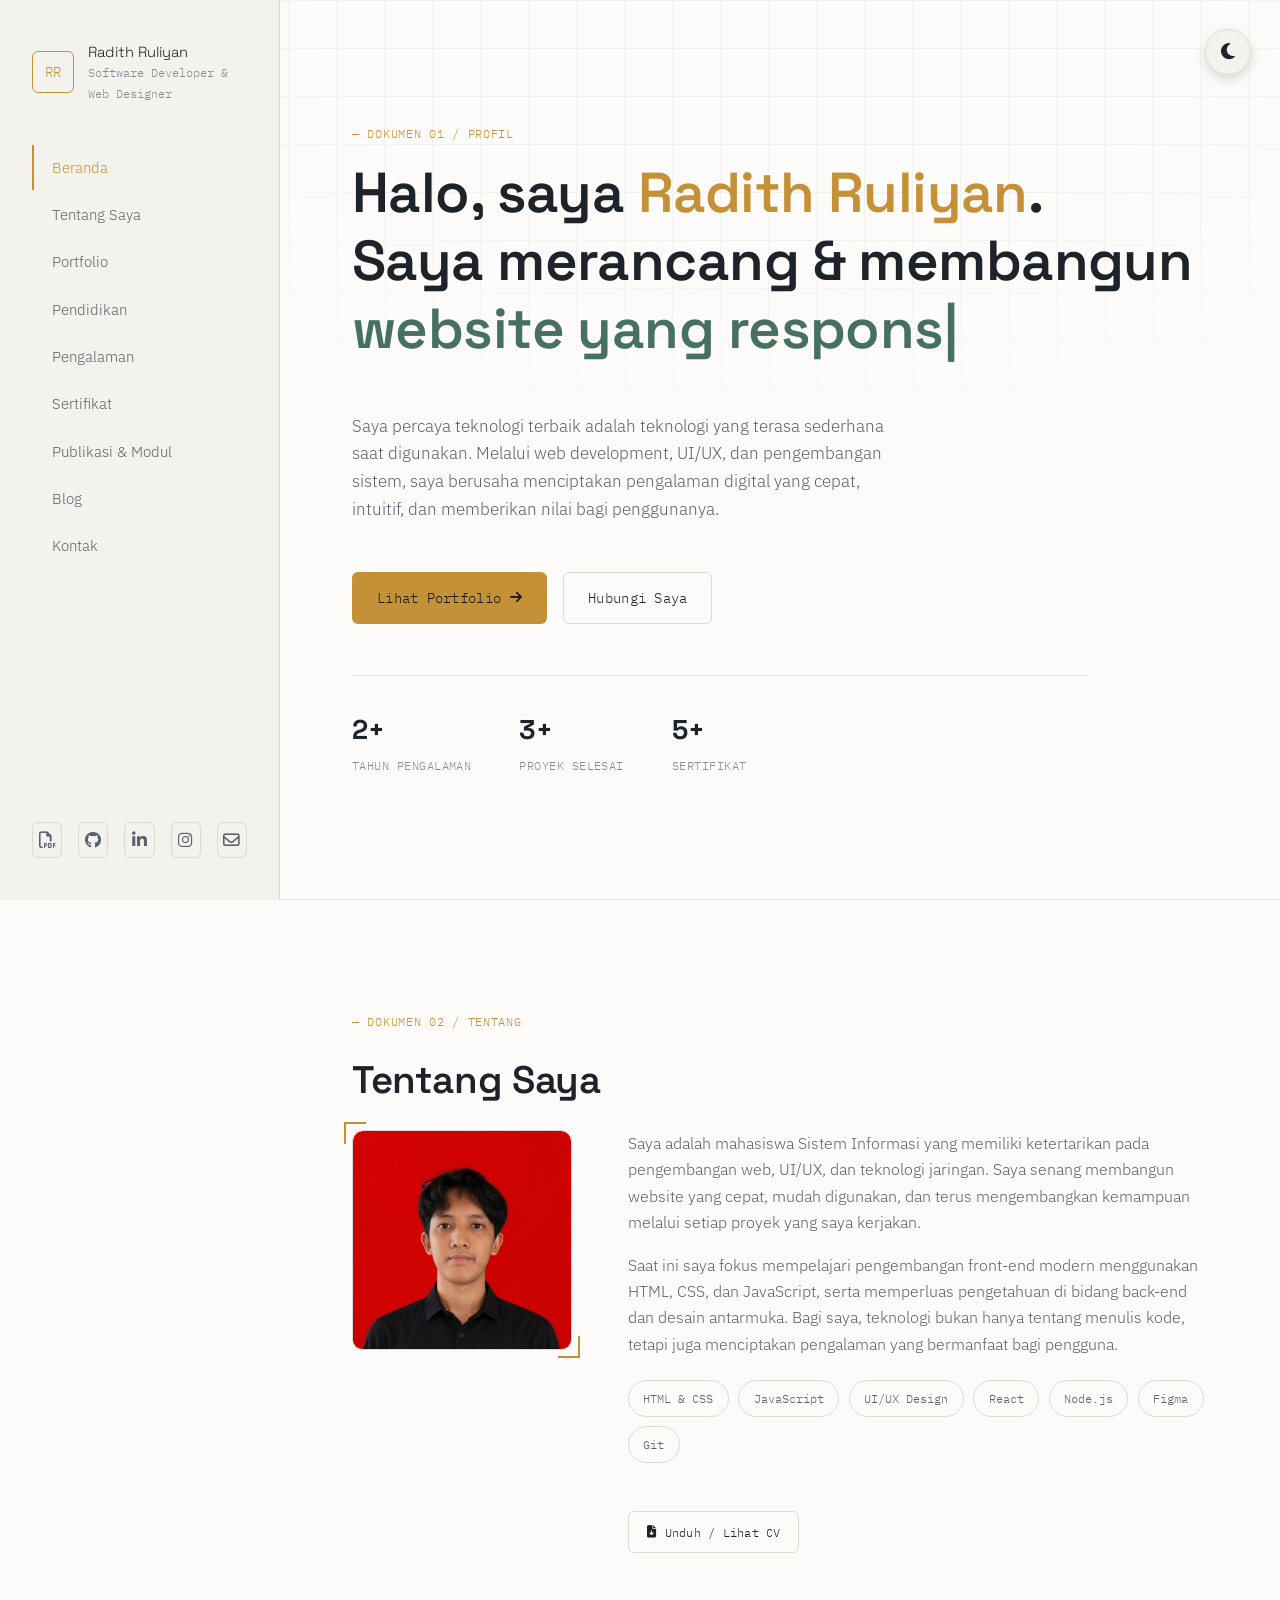
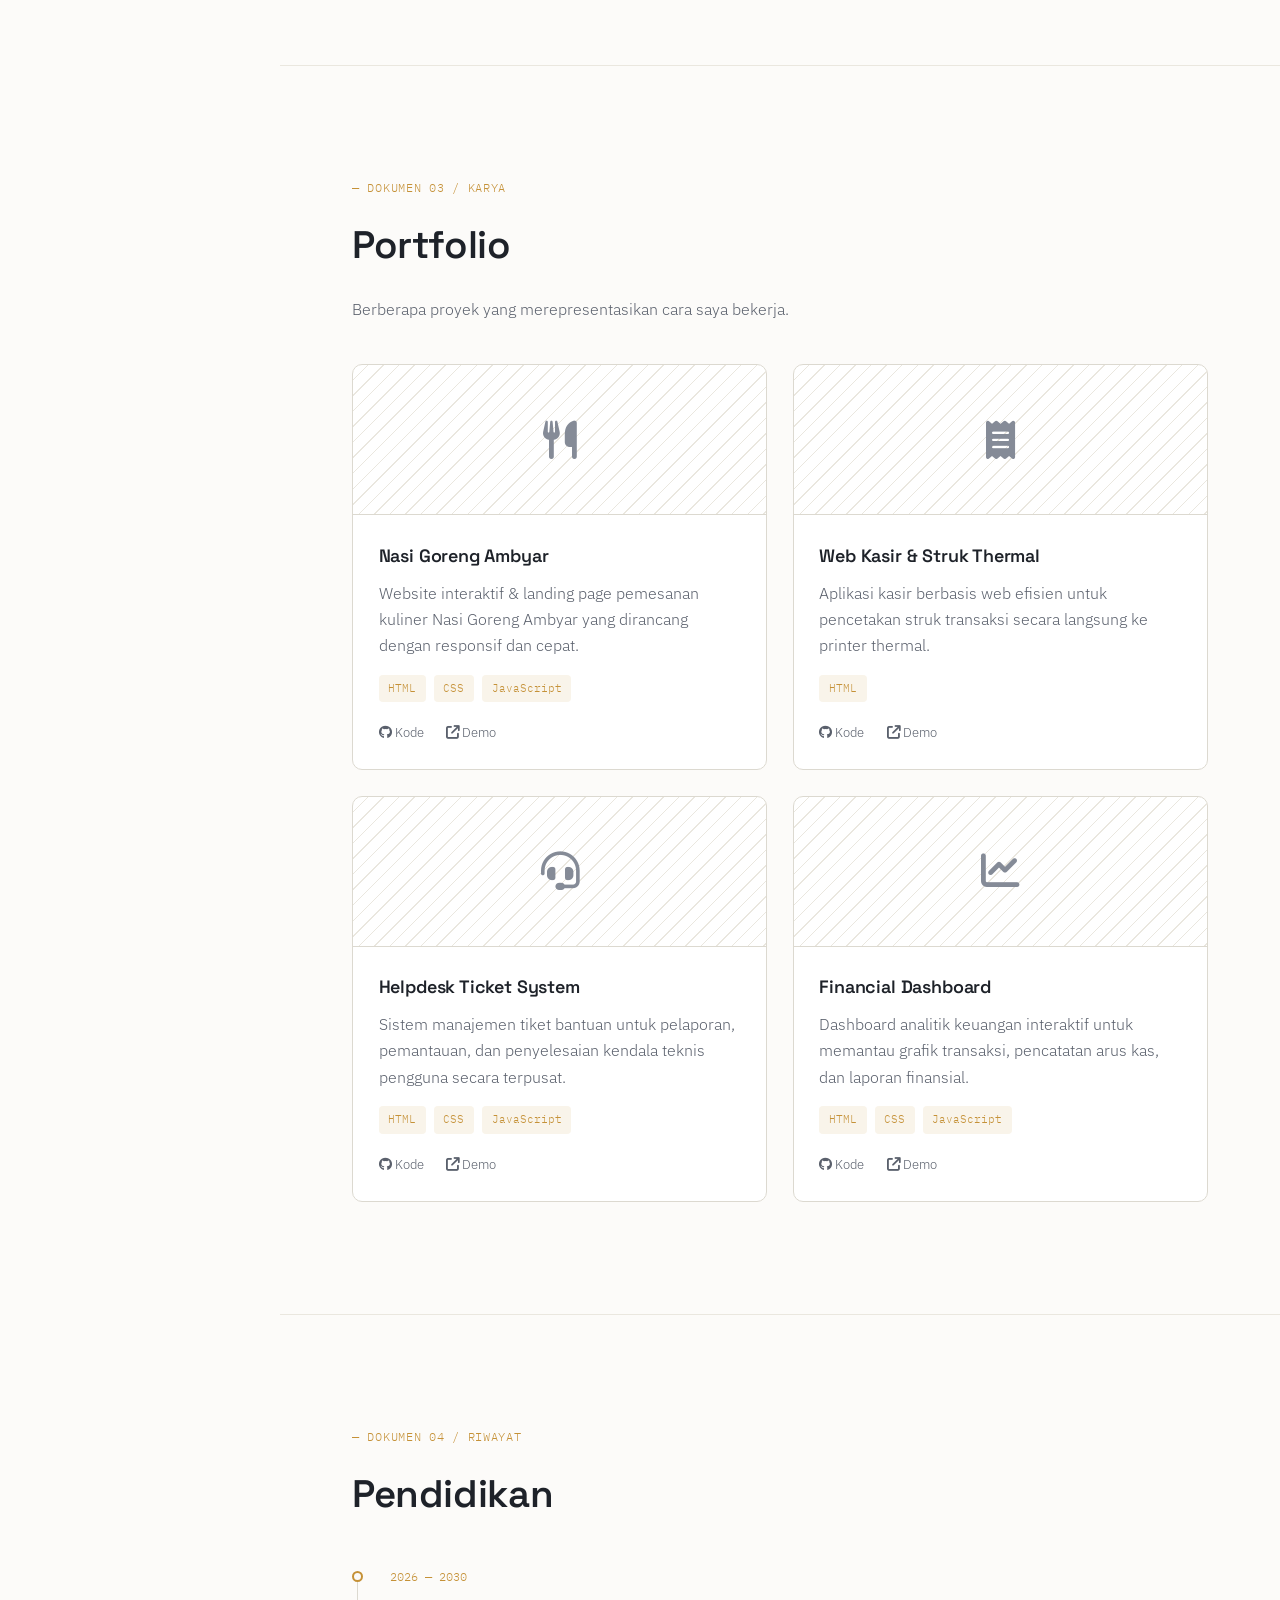
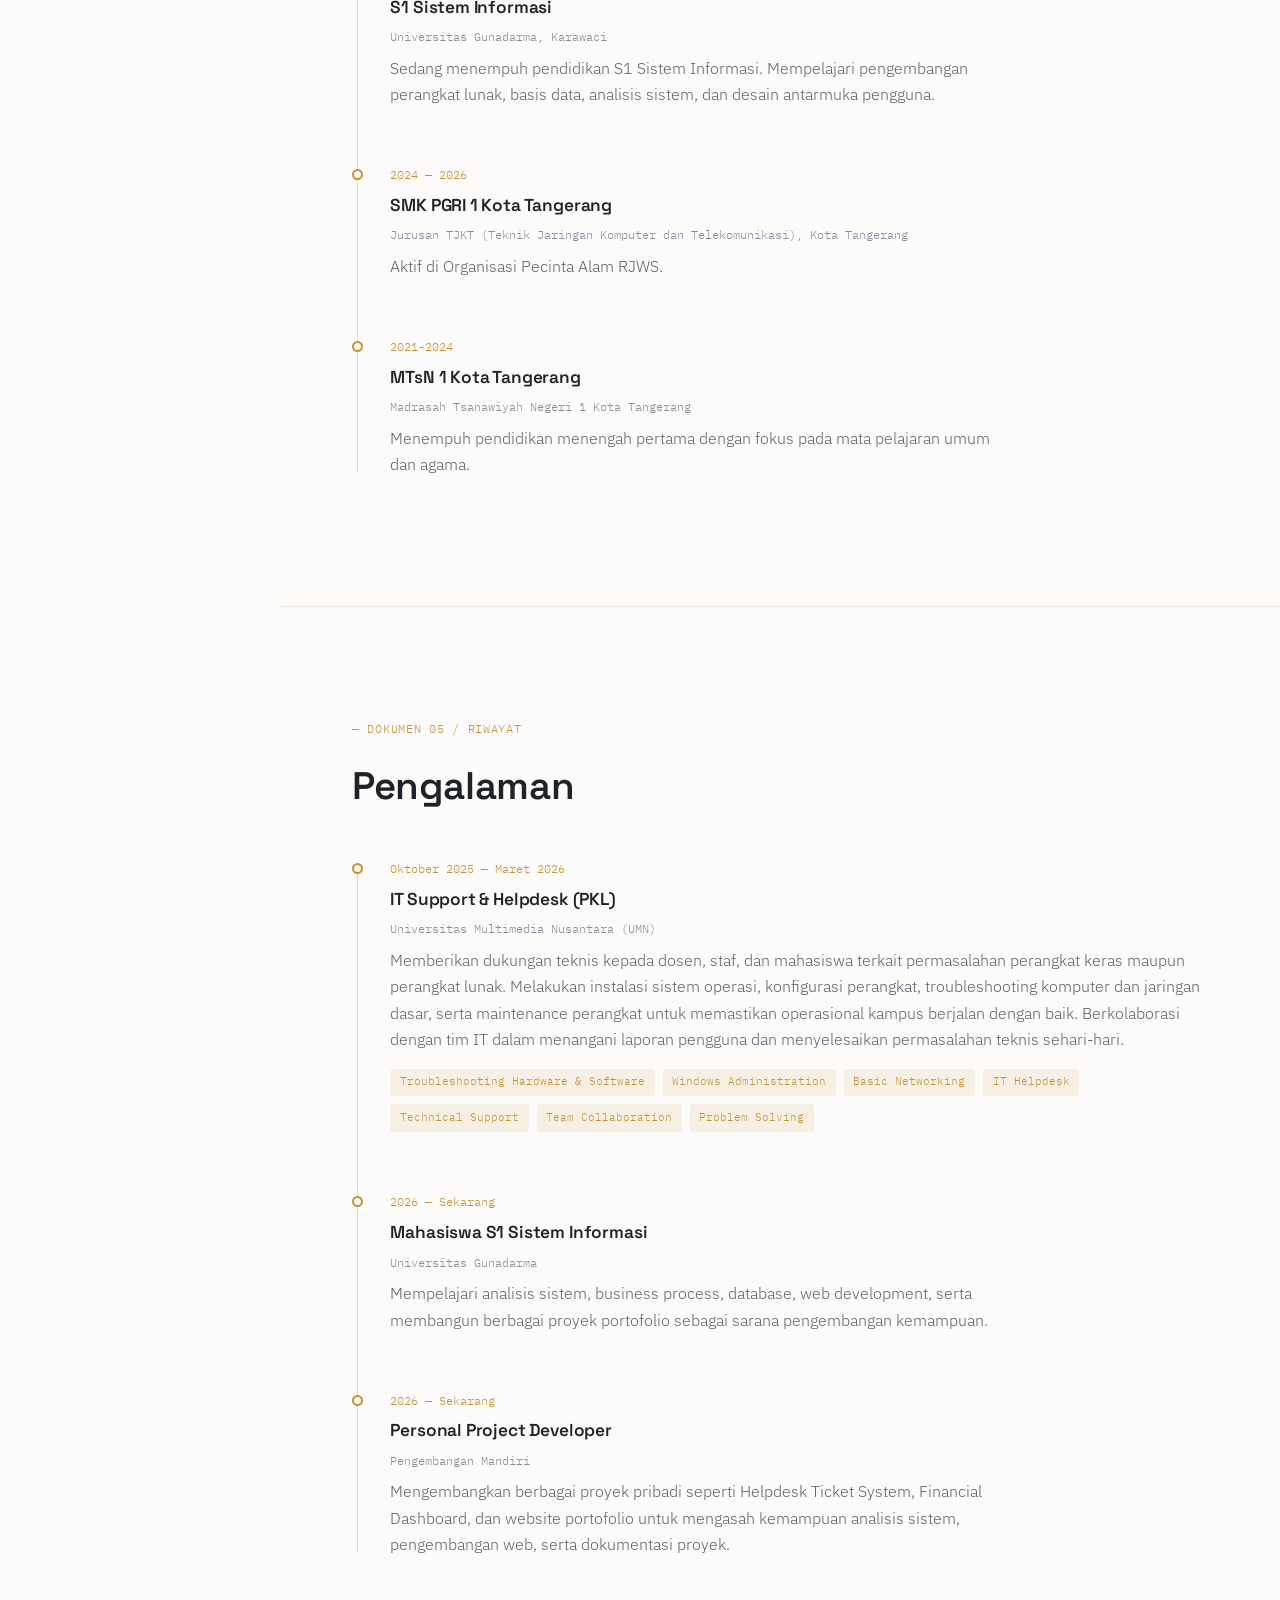
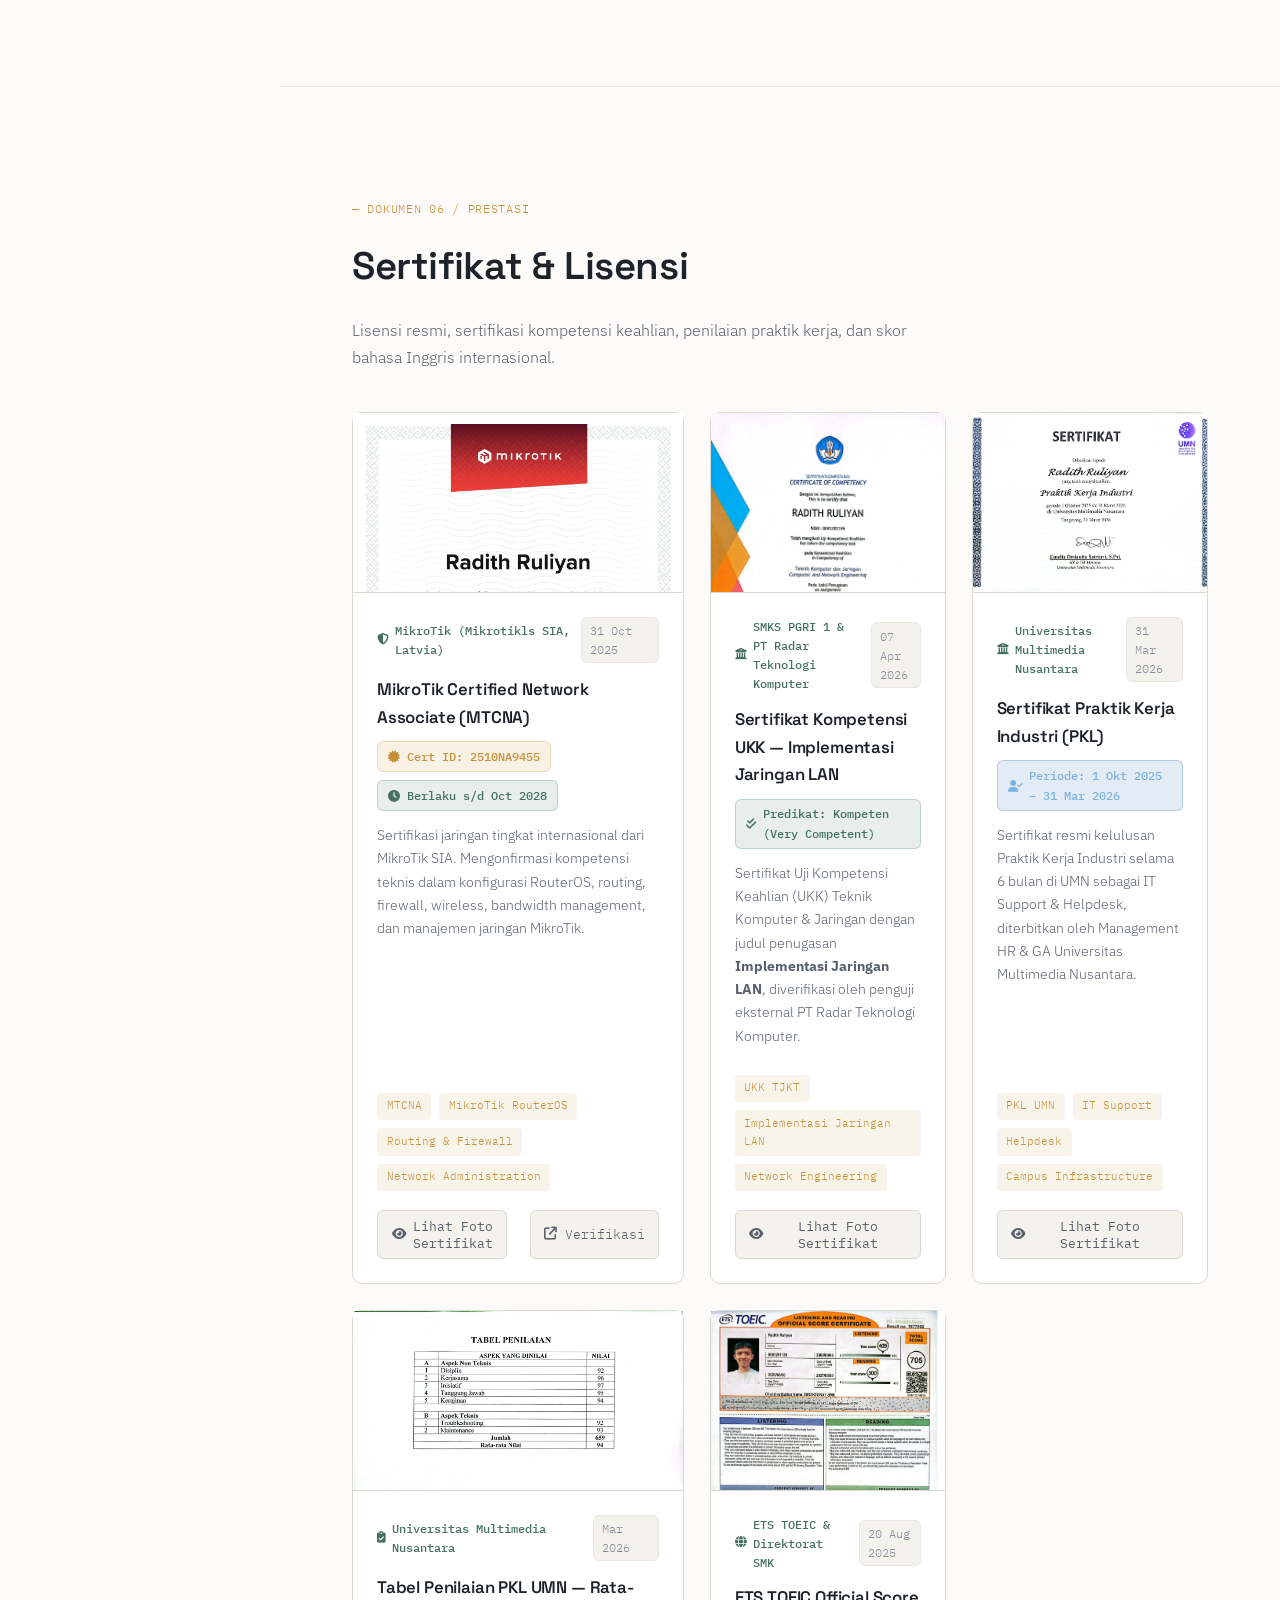
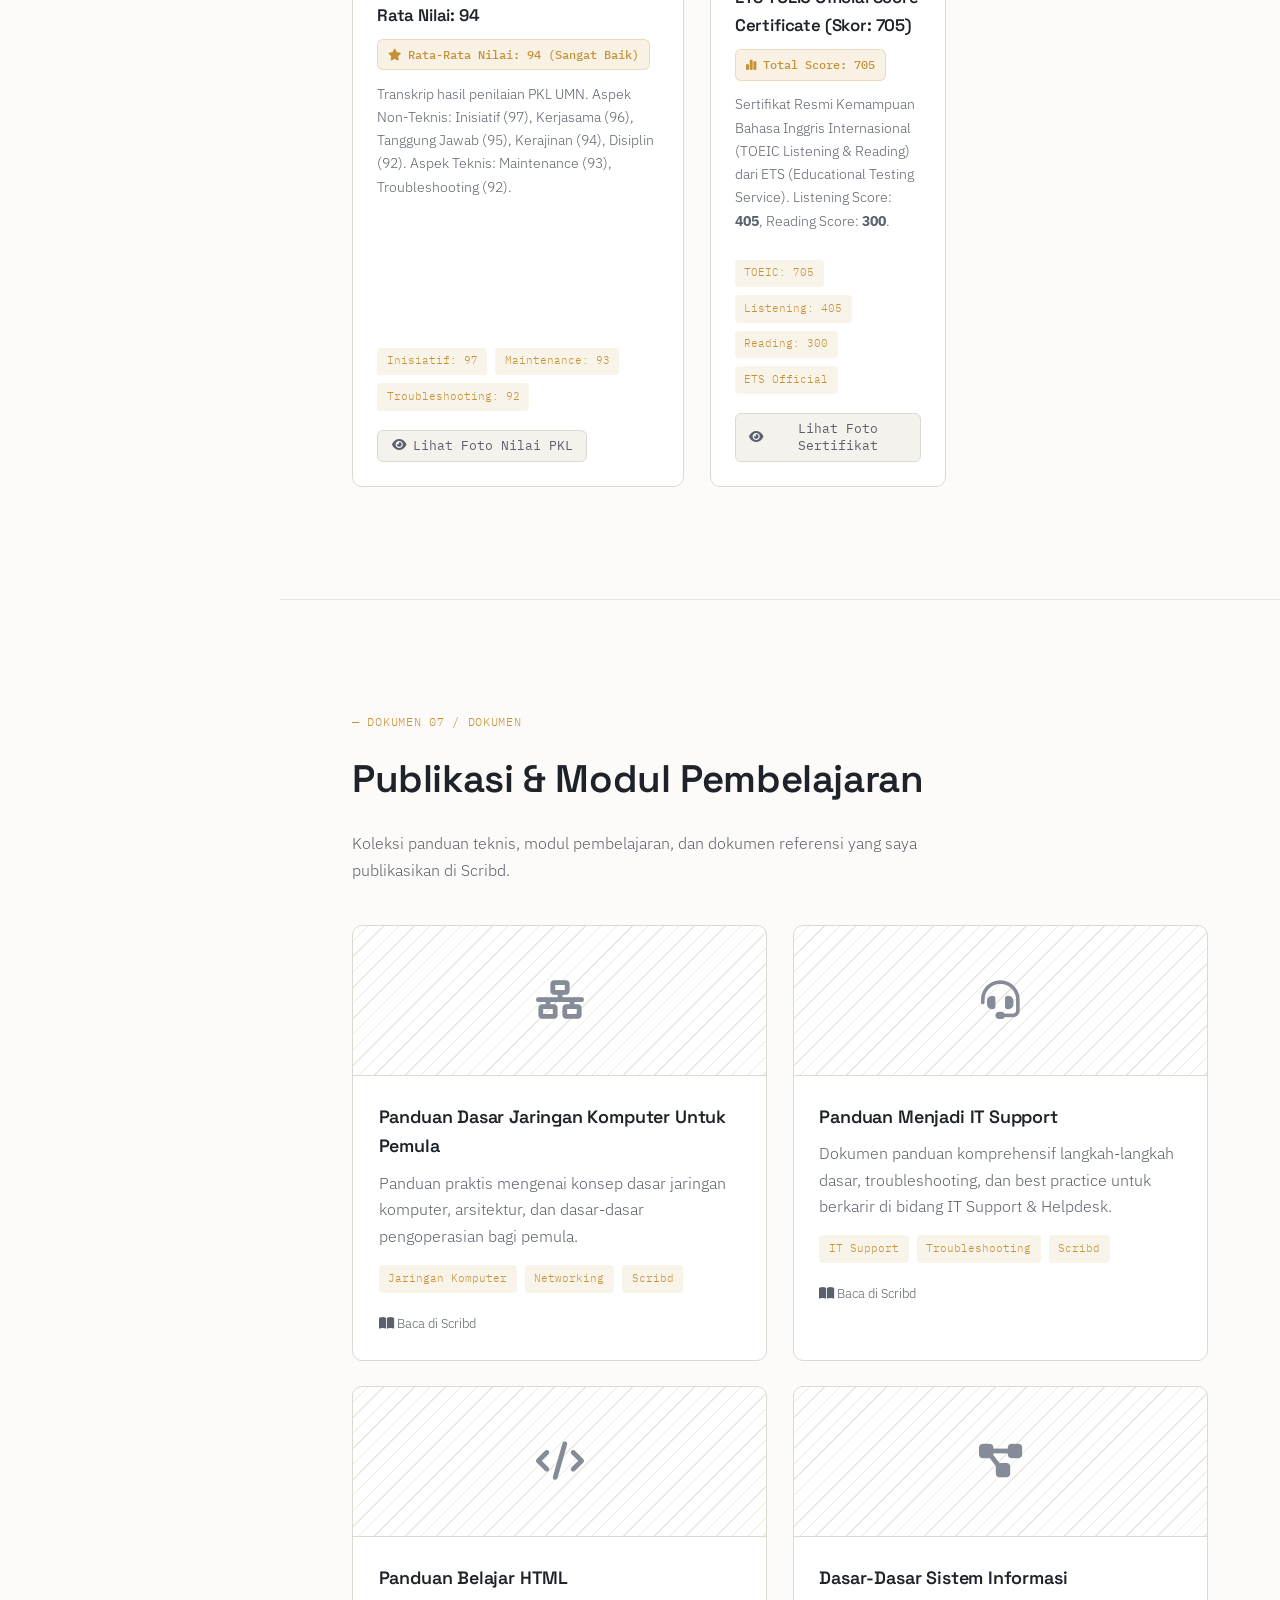
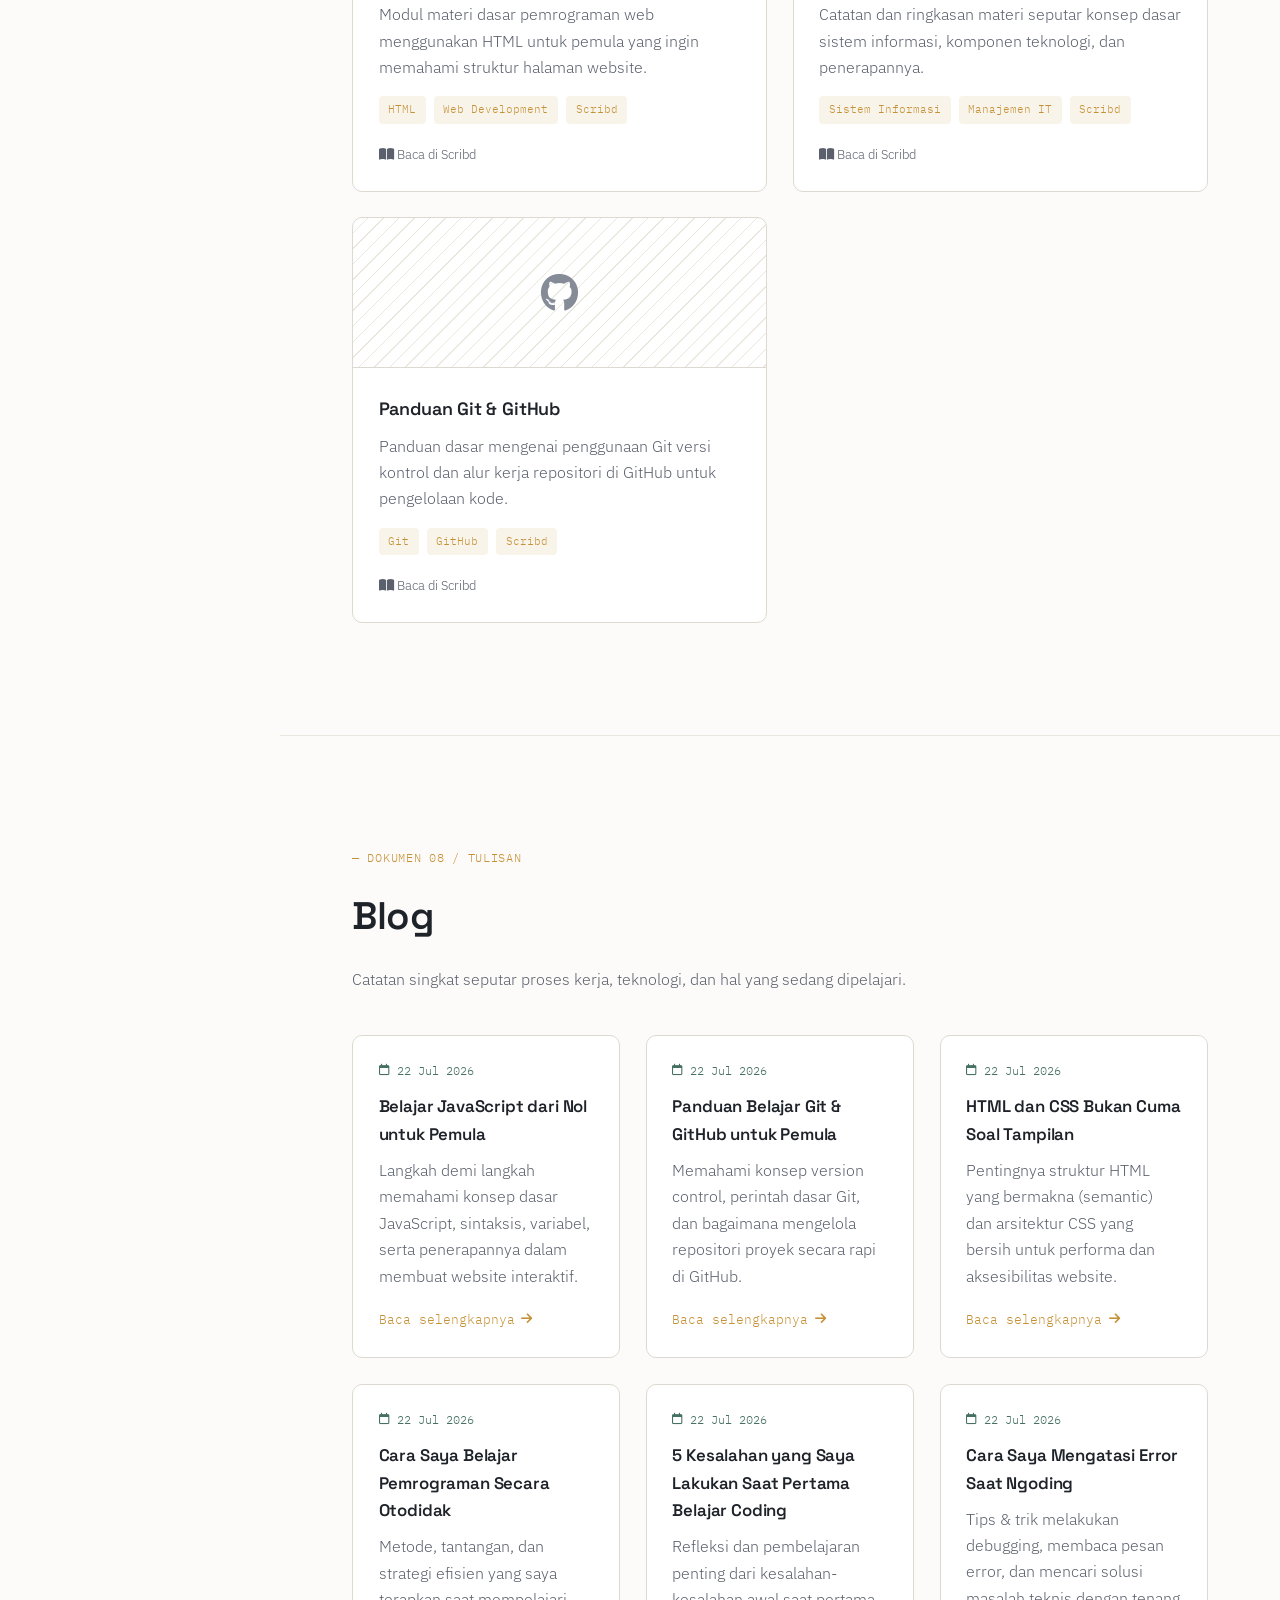
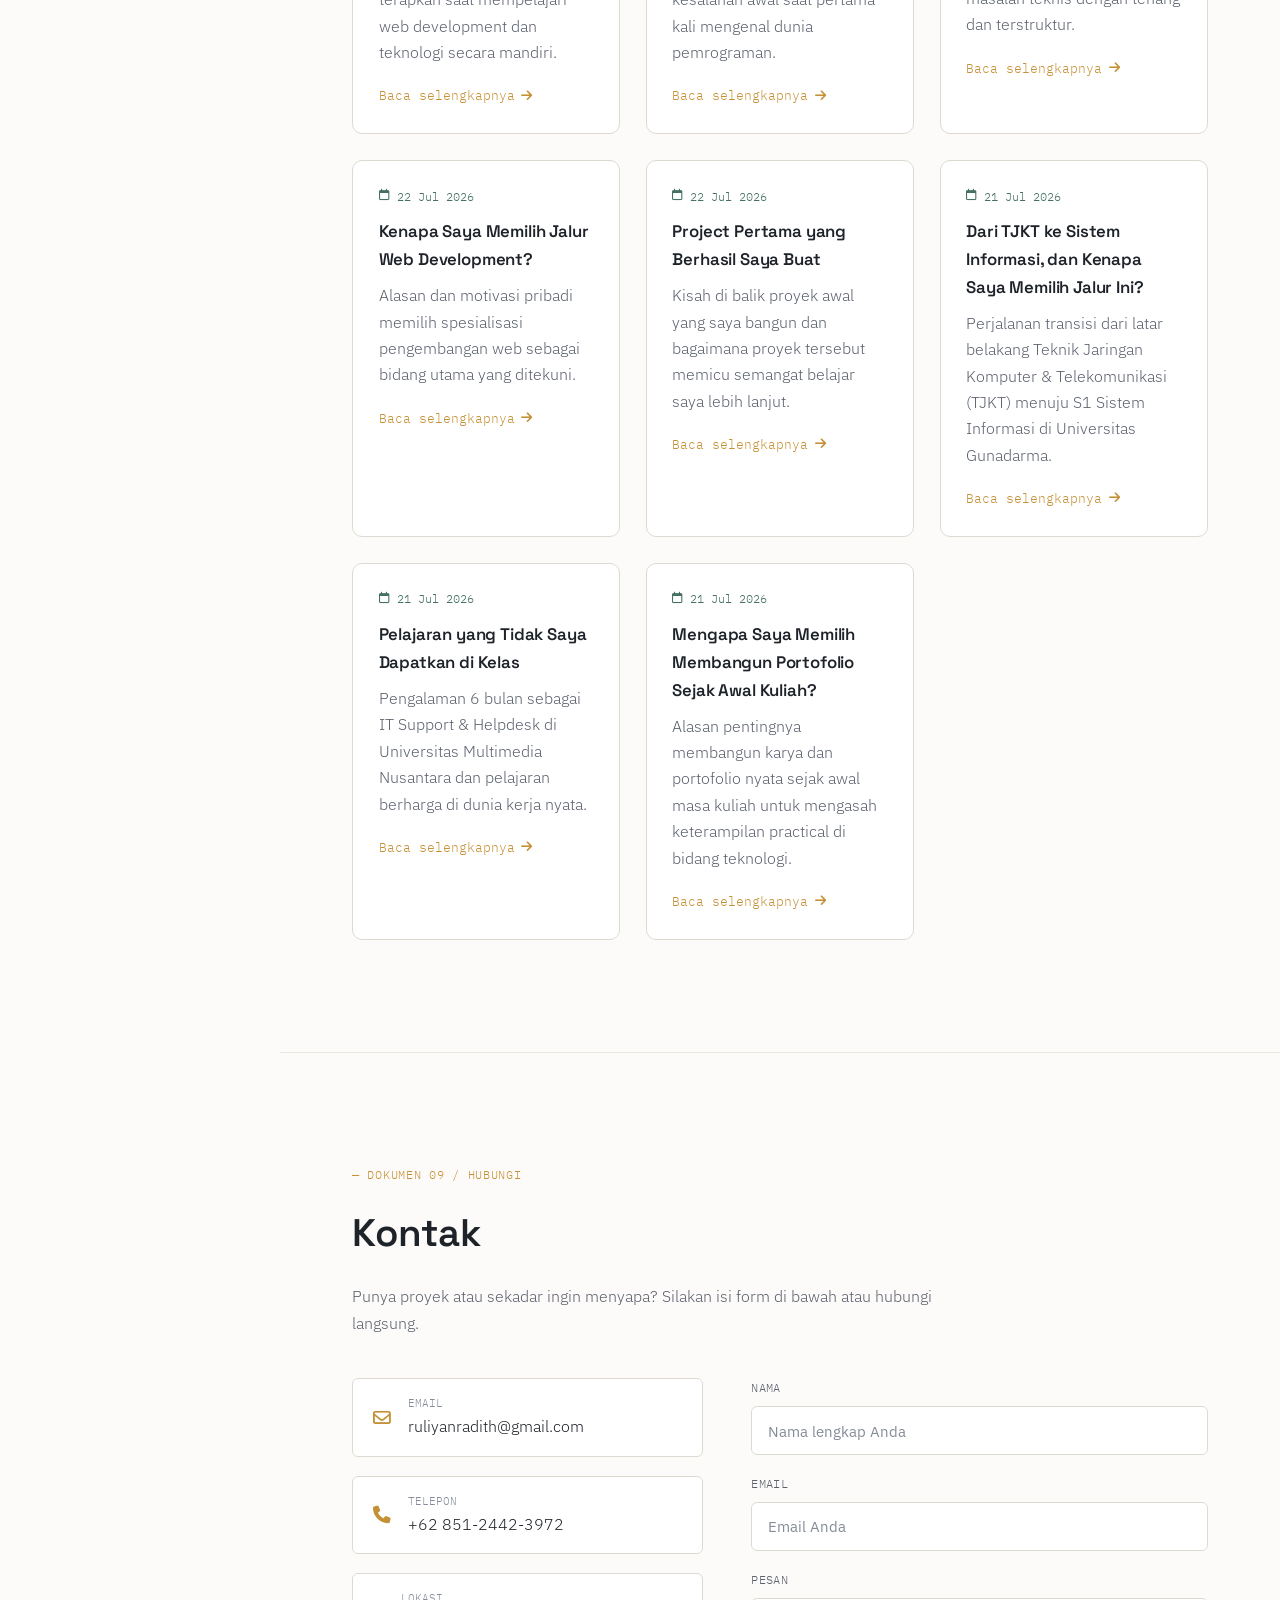
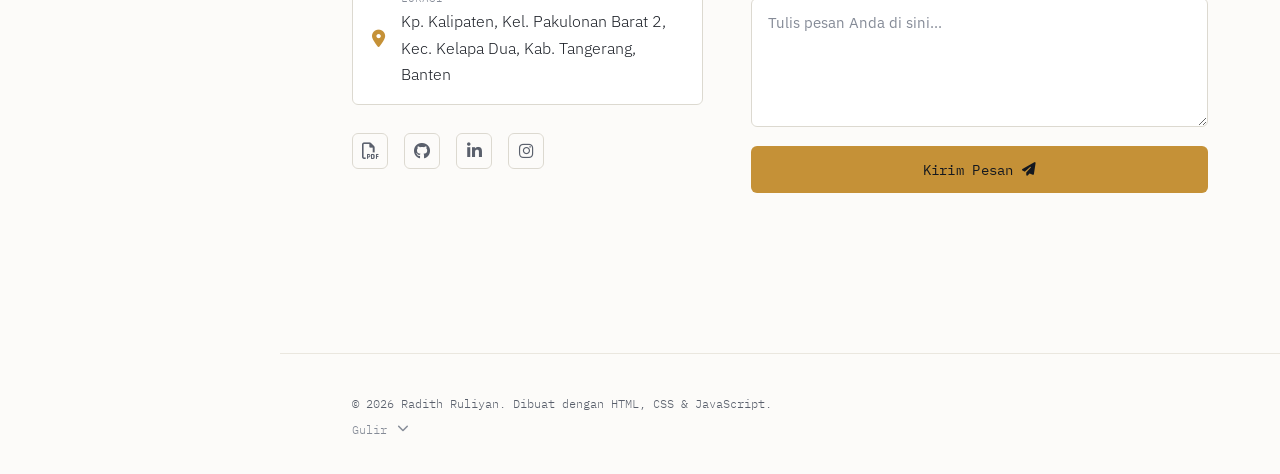
==== index.html @ 6b0c6e52 "Add files via upload" ====
<!DOCTYPE html>
<html lang="id">
<head>
<meta charset="UTF-8" />
<meta name="viewport" content="width=device-width, initial-scale=1.0" />
<title>Radith Ruliyan — Portofolio Pribadi</title>
<meta name="description" content="Portofolio pribadi — desainer & pengembang. Lihat karya, pengalaman, dan hubungi saya." />

<!-- Google Fonts -->
<link rel="preconnect" href="https://fonts.googleapis.com">
<link rel="preconnect" href="https://fonts.gstatic.com" crossorigin>
<link href="https://fonts.googleapis.com/css2?family=Space+Grotesk:wght@400;500;600;700&family=IBM+Plex+Sans:wght@300;400;500;600&family=IBM+Plex+Mono:wght@400;500&display=swap" rel="stylesheet">

<!-- Font Awesome -->
<link rel="stylesheet" href="https://cdnjs.cloudflare.com/ajax/libs/font-awesome/6.5.1/css/all.min.css" integrity="sha512-DTOQO9RWCH3ppGqcWaEA1BIZOC6xxalwEsw9c2QQeAIftl+Vegovlnee1c9QX4TctnWMn13TZye+giMm8e2LwA==" crossorigin="anonymous" referrerpolicy="no-referrer" />

<link rel="stylesheet" href="style.css">
</head>
<body>

<!-- Blueprint grid background -->
<div class="grid-backdrop" aria-hidden="true"></div>

<!-- ===== THEME TOGGLE ===== -->
<button class="theme-toggle" id="themeToggle" aria-label="Ubah tema" aria-live="polite">
  <i class="fa-solid fa-moon"></i>
</button>

<!-- ===== NAV TOGGLE (mobile) ===== -->
<button class="nav-toggle" id="navToggle" aria-label="Buka menu navigasi" aria-expanded="false">
  <span></span><span></span><span></span>
</button>

<!-- ===== SIDEBAR NAV ===== -->
<header class="sidenav" id="sidenav">
  <div class="sidenav__brand">
    <span class="brand-mark">RR</span>
    <span class="brand-name">Radith Ruliyan<br><em>Software Developer &amp; Web Designer</em></span>
  </div>

  <nav class="sidenav__links" aria-label="Navigasi utama">
    <a href="#beranda" class="nav-link active" data-label="Profil">Beranda</a>
    <a href="#tentang" class="nav-link" data-label="Profil">Tentang Saya</a>
    <a href="#portfolio" class="nav-link" data-label="Karya">Portfolio</a>
    <a href="#pendidikan" class="nav-link" data-label="Riwayat">Pendidikan</a>
    <a href="#pengalaman" class="nav-link" data-label="Riwayat">Pengalaman</a>
    <a href="#sertifikat" class="nav-link" data-label="Prestasi">Sertifikat</a>
    <a href="#publikasi" class="nav-link" data-label="Dokumen">Publikasi &amp; Modul</a>
    <a href="#blog" class="nav-link" data-label="Tulisan">Blog</a>
    <a href="#kontak" class="nav-link" data-label="Hubungi">Kontak</a>
  </nav>

  <div class="sidenav__social">
    <a href="https://www.scribd.com/user/716228745/Radith-Ruliyan" target="_blank" rel="noopener noreferrer" aria-label="Scribd"><i class="fa-regular fa-file-pdf"></i></a>
    <a href="https://github.com/Radith-Ruliyan" target="_blank" rel="noopener noreferrer" aria-label="GitHub"><i class="fa-brands fa-github"></i></a>
    <a href="https://www.linkedin.com/in/radith-ruliyan-869730422/" target="_blank" rel="noopener noreferrer" aria-label="LinkedIn"><i class="fa-brands fa-linkedin-in"></i></a>
    <a href="https://www.instagram.com/raditheo.archive/" target="_blank" rel="noopener noreferrer" aria-label="Instagram"><i class="fa-brands fa-instagram"></i></a>
    <a href="mailto:ruliyanradith@gmail.com" aria-label="Email"><i class="fa-regular fa-envelope"></i></a>
  </div>
</header>

<div class="nav-scrim" id="navScrim"></div>

<!-- ===== MAIN ===== -->
<main>

  <!-- BERANDA -->
  <section id="beranda" class="section hero">
    <p class="eyebrow">— Dokumen 01 / Profil</p>
    <h1 class="hero__title">
      Halo, saya <span class="accent">Radith Ruliyan</span>.<br>
      Saya merancang &amp; membangun<br>
      <span class="typewriter" id="typewriter"></span><span class="caret">|</span>
    </h1>
    <p class="hero__desc">
       Saya percaya teknologi terbaik adalah teknologi yang terasa sederhana saat digunakan.

       Melalui web development, UI/UX, dan pengembangan sistem, saya berusaha menciptakan pengalaman digital yang cepat, intuitif, dan memberikan nilai bagi penggunanya.
    </p>
    <div class="hero__cta">
      <a href="#portfolio" class="btn btn--primary">Lihat Portfolio <i class="fa-solid fa-arrow-right"></i></a>
      <a href="#kontak" class="btn btn--ghost">Hubungi Saya</a>
    </div>

    <div class="hero__stats" aria-hidden="true">
      <div class="stat"><span class="stat__num">2+</span><span class="stat__label">Tahun Pengalaman</span></div>
      <div class="stat"><span class="stat__num">3+</span><span class="stat__label">Proyek Selesai</span></div>
      <div class="stat"><span class="stat__num">5+</span><span class="stat__label">Sertifikat</span></div>
    </div>

    <a href="#tentang" class="scroll-cue" aria-label="Gulir ke bawah">
      <span>Gulir</span>
      <i class="fa-solid fa-chevron-down"></i>
    </a>
  </section>

  <!-- TENTANG SAYA -->
  <section id="tentang" class="section fade-in">
    <p class="eyebrow">— Dokumen 02 / Tentang</p>
    <h2 class="section__title">Tentang Saya</h2>

    <div class="about">
      <div class="about__portrait">
        <div class="portrait-frame">
          <img src="assets/foto-profil.jpg" alt="Foto Radith Ruliyan" class="portrait-img">
        </div>
        <div class="portrait-corner tl"></div>
        <div class="portrait-corner br"></div>
      </div>

      <div class="about__content">
        <p>
          Saya adalah mahasiswa Sistem Informasi yang memiliki ketertarikan pada pengembangan web, UI/UX, dan teknologi jaringan. Saya senang membangun website yang cepat, mudah digunakan, dan terus mengembangkan kemampuan melalui setiap proyek yang saya kerjakan.
        </p>
        <p>
          Saat ini saya fokus mempelajari pengembangan front-end modern menggunakan HTML, CSS, dan JavaScript, serta memperluas pengetahuan di bidang back-end dan desain antarmuka. Bagi saya, teknologi bukan hanya tentang menulis kode, tetapi juga menciptakan pengalaman yang bermanfaat bagi pengguna.
        </p>

        <div class="skills">
          <span class="chip">HTML &amp; CSS</span>
          <span class="chip">JavaScript</span>
          <span class="chip">UI/UX Design</span>
          <span class="chip">React</span>
          <span class="chip">Node.js</span>
          <span class="chip">Figma</span>
          <span class="chip">Git</span>
        </div>

        <a href="assets/CV_Radith_Ruliyan.html" target="_blank" class="btn btn--ghost btn--sm"><i class="fa-solid fa-file-arrow-down"></i> Unduh / Lihat CV</a>
      </div>
    </div>
  </section>

  <!-- PORTFOLIO -->
  <section id="portfolio" class="section fade-in">
    <p class="eyebrow">— Dokumen 03 / Karya</p>
    <h2 class="section__title">Portfolio</h2>
    <p class="section__lead">Berberapa proyek yang merepresentasikan cara saya bekerja.</p>

    <div class="grid grid--portfolio">

      <article class="card card--project">
        <div class="card__media"><i class="fa-solid fa-utensils"></i></div>
        <div class="card__body">
          <h3>Nasi Goreng Ambyar</h3>
          <p>Website interaktif &amp; landing page pemesanan kuliner Nasi Goreng Ambyar yang dirancang dengan responsif dan cepat.</p>
          <div class="tags">
            <span class="tag">HTML</span><span class="tag">CSS</span><span class="tag">JavaScript</span>
          </div>
          <div class="card__links">
            <a href="https://github.com/Radith-Ruliyan/nasi-goreng-ambyar" target="_blank" rel="noopener noreferrer"><i class="fa-brands fa-github"></i> Kode</a>
            <a href="https://radith-ruliyan.github.io/nasi-goreng-ambyar/" target="_blank" rel="noopener noreferrer"><i class="fa-solid fa-arrow-up-right-from-square"></i> Demo</a>
          </div>
        </div>
      </article>

      <article class="card card--project">
        <div class="card__media"><i class="fa-solid fa-receipt"></i></div>
        <div class="card__body">
          <h3>Web Kasir &amp; Struk Thermal</h3>
          <p>Aplikasi kasir berbasis web efisien untuk pencetakan struk transaksi secara langsung ke printer thermal.</p>
          <div class="tags">
            <span class="tag">HTML</span>
          </div>
          <div class="card__links">
            <a href="https://github.com/Radith-Ruliyan/WEB-KASIR" target="_blank" rel="noopener noreferrer"><i class="fa-brands fa-github"></i> Kode</a>
            <a href="https://radith-ruliyan.github.io/WEB-KASIR/" target="_blank" rel="noopener noreferrer"><i class="fa-solid fa-arrow-up-right-from-square"></i> Demo</a>
          </div>
        </div>
      </article>

      <article class="card card--project">
        <div class="card__media"><i class="fa-solid fa-headset"></i></div>
        <div class="card__body">
          <h3>Helpdesk Ticket System</h3>
          <p>Sistem manajemen tiket bantuan untuk pelaporan, pemantauan, dan penyelesaian kendala teknis pengguna secara terpusat.</p>
          <div class="tags">
            <span class="tag">HTML</span><span class="tag">CSS</span><span class="tag">JavaScript</span>
          </div>
          <div class="card__links">
            <a href="https://github.com/Radith-Ruliyan/Helpdesk-Ticket-System" target="_blank" rel="noopener noreferrer"><i class="fa-brands fa-github"></i> Kode</a>
            <a href="https://radith-ruliyan.github.io/Helpdesk-Ticket-System/#/dashboard" target="_blank" rel="noopener noreferrer"><i class="fa-solid fa-arrow-up-right-from-square"></i> Demo</a>
          </div>
        </div>
      </article>

      <article class="card card--project">
        <div class="card__media"><i class="fa-solid fa-chart-line"></i></div>
        <div class="card__body">
          <h3>Financial Dashboard</h3>
          <p>Dashboard analitik keuangan interaktif untuk memantau grafik transaksi, pencatatan arus kas, dan laporan finansial.</p>
          <div class="tags">
            <span class="tag">HTML</span><span class="tag">CSS</span><span class="tag">JavaScript</span>
          </div>
          <div class="card__links">
            <a href="https://github.com/Radith-Ruliyan/Financial-Dashboard" target="_blank" rel="noopener noreferrer"><i class="fa-brands fa-github"></i> Kode</a>
            <a href="https://radith-ruliyan.github.io/Financial-Dashboard/" target="_blank" rel="noopener noreferrer"><i class="fa-solid fa-arrow-up-right-from-square"></i> Demo</a>
          </div>
        </div>
      </article>

    </div>
  </section>

  <!-- PENDIDIKAN -->
  <section id="pendidikan" class="section fade-in">
    <p class="eyebrow">— Dokumen 04 / Riwayat</p>
    <h2 class="section__title">Pendidikan</h2>

    <div class="timeline">
      <div class="timeline__item">
        <div class="timeline__date">2026 — 2030</div>
        <div class="timeline__dot"></div>
        <div class="timeline__content">
          <h3>S1 Sistem Informasi</h3>
          <p class="timeline__org">Universitas Gunadarma, Karawaci</p>
          <p>Sedang menempuh pendidikan S1 Sistem Informasi.
Mempelajari pengembangan perangkat lunak, basis data, analisis sistem, dan desain antarmuka pengguna.</p>
        </div>
      </div>

      <div class="timeline__item">
        <div class="timeline__date">2024 — 2026</div>
        <div class="timeline__dot"></div>
        <div class="timeline__content">
          <h3>SMK PGRI 1 Kota Tangerang</h3>
          <p class="timeline__org">Jurusan TJKT (Teknik Jaringan Komputer dan Telekomunikasi), Kota Tangerang</p>
          <p>Aktif di Organisasi Pecinta Alam RJWS.</p>
        </div>
      </div>

      <div class="timeline__item">
        <div class="timeline__date">2021-2024</div>
        <div class="timeline__dot"></div>
        <div class="timeline__content">
          <h3>MTsN 1 Kota Tangerang</h3>
          <p class="timeline__org">Madrasah Tsanawiyah Negeri 1 Kota Tangerang</p>
          <p>Menempuh pendidikan menengah pertama dengan fokus pada mata pelajaran umum dan agama.</p>
        </div>
      </div>
    </div>
  </section>

  <!-- PENGALAMAN -->
  <section id="pengalaman" class="section fade-in">
    <p class="eyebrow">— Dokumen 05 / Riwayat</p>
    <h2 class="section__title">Pengalaman</h2>

    <div class="timeline timeline--work">
      <div class="timeline__item">
        <div class="timeline__date">Oktober 2025 — Maret 2026</div>
        <div class="timeline__dot"></div>
        <div class="timeline__content">
          <h3>IT Support &amp; Helpdesk (PKL)</h3>
          <p class="timeline__org">Universitas Multimedia Nusantara (UMN)</p>
          <p>Memberikan dukungan teknis kepada dosen, staf, dan mahasiswa terkait permasalahan perangkat keras maupun perangkat lunak. Melakukan instalasi sistem operasi, konfigurasi perangkat, troubleshooting komputer dan jaringan dasar, serta maintenance perangkat untuk memastikan operasional kampus berjalan dengan baik. Berkolaborasi dengan tim IT dalam menangani laporan pengguna dan menyelesaikan permasalahan teknis sehari-hari.</p>
          <div class="tags" style="margin-top: .8rem;">
            <span class="tag">Troubleshooting Hardware &amp; Software</span>
            <span class="tag">Windows Administration</span>
            <span class="tag">Basic Networking</span>
            <span class="tag">IT Helpdesk</span>
            <span class="tag">Technical Support</span>
            <span class="tag">Team Collaboration</span>
            <span class="tag">Problem Solving</span>
          </div>
        </div>
      </div>

      <div class="timeline__item">
        <div class="timeline__date">2026 — Sekarang</div>
        <div class="timeline__dot"></div>
        <div class="timeline__content">
          <h3>Mahasiswa S1 Sistem Informasi</h3>
          <p class="timeline__org">Universitas Gunadarma</p>
          <p>Mempelajari analisis sistem, business process, database, web development, serta membangun berbagai proyek portofolio sebagai sarana pengembangan kemampuan.</p>
        </div>
      </div>

      <div class="timeline__item">
        <div class="timeline__date">2026 — Sekarang</div>
        <div class="timeline__dot"></div>
        <div class="timeline__content">
          <h3>Personal Project Developer</h3>
          <p class="timeline__org">Pengembangan Mandiri</p>
          <p>Mengembangkan berbagai proyek pribadi seperti Helpdesk Ticket System, Financial Dashboard, dan website portofolio untuk mengasah kemampuan analisis sistem, pengembangan web, serta dokumentasi proyek.</p>
        </div>
      </div>
    </div>
  </section>

  <!-- SERTIFIKAT -->
  <section id="sertifikat" class="section fade-in">
    <p class="eyebrow">— Dokumen 06 / Prestasi</p>
    <h2 class="section__title">Sertifikat &amp; Lisensi</h2>
    <p class="section__lead">Lisensi resmi, sertifikasi kompetensi keahlian, penilaian praktik kerja, dan skor bahasa Inggris internasional.</p>

    <div class="grid grid--certificates">

      <!-- MTCNA MIKROTIK -->
      <article class="card card--cert">
        <div class="card__media card__media--cert" data-img="assets/sertifikat-mtcna.jpg" data-title="MikroTik Certified Network Associate (MTCNA)">
          <img src="assets/sertifikat-mtcna.jpg" alt="Sertifikat MTCNA MikroTik Radith Ruliyan" class="cert-thumb-img">
          <div class="cert-overlay">
            <span class="btn-cert-preview"><i class="fa-solid fa-expand"></i> Perbesar Gambar</span>
          </div>
        </div>
        <div class="card__body">
          <div class="cert__header">
            <span class="cert__issuer"><i class="fa-solid fa-shield-halved"></i> MikroTik (Mikrotikls SIA, Latvia)</span>
            <span class="cert__date">31 Oct 2025</span>
          </div>
          <h3>MikroTik Certified Network Associate (MTCNA)</h3>
          <div class="cert__badge-row">
            <span class="badge badge--gold"><i class="fa-solid fa-certificate"></i> Cert ID: 2510NA9455</span>
            <span class="badge badge--success"><i class="fa-solid fa-clock"></i> Berlaku s/d Oct 2028</span>
          </div>
          <p>Sertifikasi jaringan tingkat internasional dari MikroTik SIA. Mengonfirmasi kompetensi teknis dalam konfigurasi RouterOS, routing, firewall, wireless, bandwidth management, dan manajemen jaringan MikroTik.</p>
          <div class="tags">
            <span class="tag">MTCNA</span>
            <span class="tag">MikroTik RouterOS</span>
            <span class="tag">Routing &amp; Firewall</span>
            <span class="tag">Network Administration</span>
          </div>
          <div class="card__links">
            <button type="button" class="btn-cert-link cert-modal-btn" data-img="assets/sertifikat-mtcna.jpg" data-title="MikroTik Certified Network Associate (MTCNA)"><i class="fa-solid fa-eye"></i> Lihat Foto Sertifikat</button>
            <a href="https://mikrotik.com/certificates" target="_blank" rel="noopener noreferrer" class="btn-cert-link"><i class="fa-solid fa-arrow-up-right-from-square"></i> Verifikasi</a>
          </div>
        </div>
      </article>

      <!-- UKK TJKT -->
      <article class="card card--cert">
        <div class="card__media card__media--cert" data-img="assets/sertifikat-ukk.jpg" data-title="Sertifikat Kompetensi UKK — Implementasi Jaringan LAN">
          <img src="assets/sertifikat-ukk.jpg" alt="Sertifikat UKK TJKT Radith Ruliyan" class="cert-thumb-img">
          <div class="cert-overlay">
            <span class="btn-cert-preview"><i class="fa-solid fa-expand"></i> Perbesar Gambar</span>
          </div>
        </div>
        <div class="card__body">
          <div class="cert__header">
            <span class="cert__issuer"><i class="fa-solid fa-building-columns"></i> SMKS PGRI 1 &amp; PT Radar Teknologi Komputer</span>
            <span class="cert__date">07 Apr 2026</span>
          </div>
          <h3>Sertifikat Kompetensi UKK — Implementasi Jaringan LAN</h3>
          <div class="cert__badge-row">
            <span class="badge badge--success"><i class="fa-solid fa-check-double"></i> Predikat: Kompeten (Very Competent)</span>
          </div>
          <p>Sertifikat Uji Kompetensi Keahlian (UKK) Teknik Komputer &amp; Jaringan dengan judul penugasan <strong>Implementasi Jaringan LAN</strong>, diverifikasi oleh penguji eksternal PT Radar Teknologi Komputer.</p>
          <div class="tags">
            <span class="tag">UKK TJKT</span>
            <span class="tag">Implementasi Jaringan LAN</span>
            <span class="tag">Network Engineering</span>
          </div>
          <div class="card__links">
            <button type="button" class="btn-cert-link cert-modal-btn" data-img="assets/sertifikat-ukk.jpg" data-title="Sertifikat Kompetensi UKK — Implementasi Jaringan LAN"><i class="fa-solid fa-eye"></i> Lihat Foto Sertifikat</button>
          </div>
        </div>
      </article>

      <!-- PKL UMN Kelulusan -->
      <article class="card card--cert">
        <div class="card__media card__media--cert" data-img="assets/sertifikat-pkl-umn.jpg" data-title="Sertifikat Praktik Kerja Industri (PKL) — Universitas Multimedia Nusantara">
          <img src="assets/sertifikat-pkl-umn.jpg" alt="Sertifikat PKL UMN Radith Ruliyan" class="cert-thumb-img">
          <div class="cert-overlay">
            <span class="btn-cert-preview"><i class="fa-solid fa-expand"></i> Perbesar Gambar</span>
          </div>
        </div>
        <div class="card__body">
          <div class="cert__header">
            <span class="cert__issuer"><i class="fa-solid fa-university"></i> Universitas Multimedia Nusantara</span>
            <span class="cert__date">31 Mar 2026</span>
          </div>
          <h3>Sertifikat Praktik Kerja Industri (PKL)</h3>
          <div class="cert__badge-row">
            <span class="badge badge--info"><i class="fa-solid fa-user-check"></i> Periode: 1 Okt 2025 – 31 Mar 2026</span>
          </div>
          <p>Sertifikat resmi kelulusan Praktik Kerja Industri selama 6 bulan di UMN sebagai IT Support &amp; Helpdesk, diterbitkan oleh Management HR &amp; GA Universitas Multimedia Nusantara.</p>
          <div class="tags">
            <span class="tag">PKL UMN</span>
            <span class="tag">IT Support</span>
            <span class="tag">Helpdesk</span>
            <span class="tag">Campus Infrastructure</span>
          </div>
          <div class="card__links">
            <button type="button" class="btn-cert-link cert-modal-btn" data-img="assets/sertifikat-pkl-umn.jpg" data-title="Sertifikat Praktik Kerja Industri (PKL) — UMN"><i class="fa-solid fa-eye"></i> Lihat Foto Sertifikat</button>
          </div>
        </div>
      </article>

      <!-- Penilaian PKL UMN -->
      <article class="card card--cert">
        <div class="card__media card__media--cert" data-img="assets/penilaian-pkl-umn.jpg" data-title="Tabel Penilaian PKL UMN (Rata-Rata Nilai: 94)">
          <img src="assets/penilaian-pkl-umn.jpg" alt="Transkrip Penilaian PKL UMN Radith Ruliyan" class="cert-thumb-img">
          <div class="cert-overlay">
            <span class="btn-cert-preview"><i class="fa-solid fa-expand"></i> Perbesar Gambar</span>
          </div>
        </div>
        <div class="card__body">
          <div class="cert__header">
            <span class="cert__issuer"><i class="fa-solid fa-clipboard-check"></i> Universitas Multimedia Nusantara</span>
            <span class="cert__date">Mar 2026</span>
          </div>
          <h3>Tabel Penilaian PKL UMN — Rata-Rata Nilai: 94</h3>
          <div class="cert__badge-row">
            <span class="badge badge--gold"><i class="fa-solid fa-star"></i> Rata-Rata Nilai: 94 (Sangat Baik)</span>
          </div>
          <p>Transkrip hasil penilaian PKL UMN. Aspek Non-Teknis: Inisiatif (97), Kerjasama (96), Tanggung Jawab (95), Kerajinan (94), Disiplin (92). Aspek Teknis: Maintenance (93), Troubleshooting (92).</p>
          <div class="tags">
            <span class="tag">Inisiatif: 97</span>
            <span class="tag">Maintenance: 93</span>
            <span class="tag">Troubleshooting: 92</span>
          </div>
          <div class="card__links">
            <button type="button" class="btn-cert-link cert-modal-btn" data-img="assets/penilaian-pkl-umn.jpg" data-title="Tabel Penilaian PKL UMN (Rata-Rata Nilai: 94)"><i class="fa-solid fa-eye"></i> Lihat Foto Nilai PKL</button>
          </div>
        </div>
      </article>

      <!-- ETS TOEIC -->
      <article class="card card--cert">
        <div class="card__media card__media--cert" data-img="assets/sertifikat-toeic.jpg" data-title="ETS TOEIC Official Score Certificate (Skor: 705)">
          <img src="assets/sertifikat-toeic.jpg" alt="Sertifikat ETS TOEIC 705 Radith Ruliyan" class="cert-thumb-img">
          <div class="cert-overlay">
            <span class="btn-cert-preview"><i class="fa-solid fa-expand"></i> Perbesar Gambar</span>
          </div>
        </div>
        <div class="card__body">
          <div class="cert__header">
            <span class="cert__issuer"><i class="fa-solid fa-globe"></i> ETS TOEIC &amp; Direktorat SMK</span>
            <span class="cert__date">20 Aug 2025</span>
          </div>
          <h3>ETS TOEIC Official Score Certificate (Skor: 705)</h3>
          <div class="cert__badge-row">
            <span class="badge badge--gold"><i class="fa-solid fa-chart-simple"></i> Total Score: 705</span>
          </div>
          <p>Sertifikat Resmi Kemampuan Bahasa Inggris Internasional (TOEIC Listening &amp; Reading) dari ETS (Educational Testing Service). Listening Score: <strong>405</strong>, Reading Score: <strong>300</strong>.</p>
          <div class="tags">
            <span class="tag">TOEIC: 705</span>
            <span class="tag">Listening: 405</span>
            <span class="tag">Reading: 300</span>
            <span class="tag">ETS Official</span>
          </div>
          <div class="card__links">
            <button type="button" class="btn-cert-link cert-modal-btn" data-img="assets/sertifikat-toeic.jpg" data-title="ETS TOEIC Official Score Certificate (Skor: 705)"><i class="fa-solid fa-eye"></i> Lihat Foto Sertifikat</button>
          </div>
        </div>
      </article>

    </div>
  </section>

  <!-- PUBLIKASI & MODUL (SCRIBD) -->
  <section id="publikasi" class="section fade-in">
    <p class="eyebrow">— Dokumen 07 / Dokumen</p>
    <h2 class="section__title">Publikasi &amp; Modul Pembelajaran</h2>
    <p class="section__lead">Koleksi panduan teknis, modul pembelajaran, dan dokumen referensi yang saya publikasikan di Scribd.</p>

    <div class="grid grid--portfolio">

      <article class="card card--project">
        <div class="card__media"><i class="fa-solid fa-network-wired"></i></div>
        <div class="card__body">
          <h3>Panduan Dasar Jaringan Komputer Untuk Pemula</h3>
          <p>Panduan praktis mengenai konsep dasar jaringan komputer, arsitektur, dan dasar-dasar pengoperasian bagi pemula.</p>
          <div class="tags">
            <span class="tag">Jaringan Komputer</span><span class="tag">Networking</span><span class="tag">Scribd</span>
          </div>
          <div class="card__links">
            <a href="https://www.scribd.com/document/1064847658/Panduan-Dasar-Jaringan-Komputer-Untuk-Pemula" target="_blank" rel="noopener noreferrer"><i class="fa-solid fa-book-open"></i> Baca di Scribd</a>
          </div>
        </div>
      </article>

      <article class="card card--project">
        <div class="card__media"><i class="fa-solid fa-headset"></i></div>
        <div class="card__body">
          <h3>Panduan Menjadi IT Support</h3>
          <p>Dokumen panduan komprehensif langkah-langkah dasar, troubleshooting, dan best practice untuk berkarir di bidang IT Support &amp; Helpdesk.</p>
          <div class="tags">
            <span class="tag">IT Support</span><span class="tag">Troubleshooting</span><span class="tag">Scribd</span>
          </div>
          <div class="card__links">
            <a href="https://www.scribd.com/document/1064849979/Radith-Ruliyan-Panduan-Menjadi-IT-Support" target="_blank" rel="noopener noreferrer"><i class="fa-solid fa-book-open"></i> Baca di Scribd</a>
          </div>
        </div>
      </article>

      <article class="card card--project">
        <div class="card__media"><i class="fa-solid fa-code"></i></div>
        <div class="card__body">
          <h3>Panduan Belajar HTML</h3>
          <p>Modul materi dasar pemrograman web menggunakan HTML untuk pemula yang ingin memahami struktur halaman website.</p>
          <div class="tags">
            <span class="tag">HTML</span><span class="tag">Web Development</span><span class="tag">Scribd</span>
          </div>
          <div class="card__links">
            <a href="https://www.scribd.com/document/1064849121/Radith-Ruliyan-Belajar-HTML" target="_blank" rel="noopener noreferrer"><i class="fa-solid fa-book-open"></i> Baca di Scribd</a>
          </div>
        </div>
      </article>

      <article class="card card--project">
        <div class="card__media"><i class="fa-solid fa-diagram-project"></i></div>
        <div class="card__body">
          <h3>Dasar-Dasar Sistem Informasi</h3>
          <p>Catatan dan ringkasan materi seputar konsep dasar sistem informasi, komponen teknologi, dan penerapannya.</p>
          <div class="tags">
            <span class="tag">Sistem Informasi</span><span class="tag">Manajemen IT</span><span class="tag">Scribd</span>
          </div>
          <div class="card__links">
            <a href="https://www.scribd.com/document/1064849602/Dasar-Dasar-Sistem-Informasi" target="_blank" rel="noopener noreferrer"><i class="fa-solid fa-book-open"></i> Baca di Scribd</a>
          </div>
        </div>
      </article>

      <article class="card card--project">
        <div class="card__media"><i class="fa-brands fa-github"></i></div>
        <div class="card__body">
          <h3>Panduan Git &amp; GitHub</h3>
          <p>Panduan dasar mengenai penggunaan Git versi kontrol dan alur kerja repositori di GitHub untuk pengelolaan kode.</p>
          <div class="tags">
            <span class="tag">Git</span><span class="tag">GitHub</span><span class="tag">Scribd</span>
          </div>
          <div class="card__links">
            <a href="https://www.scribd.com/document/1064848466/Radith-Ruliyan-Github" target="_blank" rel="noopener noreferrer"><i class="fa-solid fa-book-open"></i> Baca di Scribd</a>
          </div>
        </div>
      </article>

    </div>
  </section>

  <!-- BLOG -->
  <section id="blog" class="section fade-in">
    <p class="eyebrow">— Dokumen 08 / Tulisan</p>
    <h2 class="section__title">Blog</h2>
    <p class="section__lead">Catatan singkat seputar proses kerja, teknologi, dan hal yang sedang dipelajari.</p>

    <div class="grid grid--blog">
      <article class="card card--blog">
        <div class="card__date"><i class="fa-regular fa-calendar"></i> 22 Jul 2026</div>
        <h3>Belajar JavaScript dari Nol untuk Pemula</h3>
        <p>Langkah demi langkah memahami konsep dasar JavaScript, sintaksis, variabel, serta penerapannya dalam membuat website interaktif.</p>
        <a href="https://radith-ruliyan.blogspot.com/2026/07/radith-ruliyanbelajar-javascript-dari.html" target="_blank" rel="noopener noreferrer" class="read-more">Baca selengkapnya <i class="fa-solid fa-arrow-right"></i></a>
      </article>

      <article class="card card--blog">
        <div class="card__date"><i class="fa-regular fa-calendar"></i> 22 Jul 2026</div>
        <h3>Panduan Belajar Git &amp; GitHub untuk Pemula</h3>
        <p>Memahami konsep version control, perintah dasar Git, dan bagaimana mengelola repositori proyek secara rapi di GitHub.</p>
        <a href="https://radith-ruliyan.blogspot.com/2026/07/radith-ruliyan-belajar-git-github.html" target="_blank" rel="noopener noreferrer" class="read-more">Baca selengkapnya <i class="fa-solid fa-arrow-right"></i></a>
      </article>

      <article class="card card--blog">
        <div class="card__date"><i class="fa-regular fa-calendar"></i> 22 Jul 2026</div>
        <h3>HTML dan CSS Bukan Cuma Soal Tampilan</h3>
        <p>Pentingnya struktur HTML yang bermakna (semantic) dan arsitektur CSS yang bersih untuk performa dan aksesibilitas website.</p>
        <a href="https://radith-ruliyan.blogspot.com/2026/07/radith-ruliyan-html-dan-css-bukan.html" target="_blank" rel="noopener noreferrer" class="read-more">Baca selengkapnya <i class="fa-solid fa-arrow-right"></i></a>
      </article>

      <article class="card card--blog">
        <div class="card__date"><i class="fa-regular fa-calendar"></i> 22 Jul 2026</div>
        <h3>Cara Saya Belajar Pemrograman Secara Otodidak</h3>
        <p>Metode, tantangan, dan strategi efisien yang saya terapkan saat mempelajari web development dan teknologi secara mandiri.</p>
        <a href="https://radith-ruliyan.blogspot.com/2026/07/radith-ruliyan-cara-saya-belajar.html" target="_blank" rel="noopener noreferrer" class="read-more">Baca selengkapnya <i class="fa-solid fa-arrow-right"></i></a>
      </article>

      <article class="card card--blog">
        <div class="card__date"><i class="fa-regular fa-calendar"></i> 22 Jul 2026</div>
        <h3>5 Kesalahan yang Saya Lakukan Saat Pertama Belajar Coding</h3>
        <p>Refleksi dan pembelajaran penting dari kesalahan-kesalahan awal saat pertama kali mengenal dunia pemrograman.</p>
        <a href="https://radith-ruliyan.blogspot.com/2026/07/radith-ruliyan5-kesalahan-yang-saya.html" target="_blank" rel="noopener noreferrer" class="read-more">Baca selengkapnya <i class="fa-solid fa-arrow-right"></i></a>
      </article>

      <article class="card card--blog">
        <div class="card__date"><i class="fa-regular fa-calendar"></i> 22 Jul 2026</div>
        <h3>Cara Saya Mengatasi Error Saat Ngoding</h3>
        <p>Tips &amp; trik melakukan debugging, membaca pesan error, dan mencari solusi masalah teknis dengan tenang dan terstruktur.</p>
        <a href="https://radith-ruliyan.blogspot.com/2026/07/radith-ruliyan-cara-saya-mengatasi.html" target="_blank" rel="noopener noreferrer" class="read-more">Baca selengkapnya <i class="fa-solid fa-arrow-right"></i></a>
      </article>

      <article class="card card--blog">
        <div class="card__date"><i class="fa-regular fa-calendar"></i> 22 Jul 2026</div>
        <h3>Kenapa Saya Memilih Jalur Web Development?</h3>
        <p>Alasan dan motivasi pribadi memilih spesialisasi pengembangan web sebagai bidang utama yang ditekuni.</p>
        <a href="https://radith-ruliyan.blogspot.com/2026/07/radith-ruliyan-kenapa-saya-memilih.html" target="_blank" rel="noopener noreferrer" class="read-more">Baca selengkapnya <i class="fa-solid fa-arrow-right"></i></a>
      </article>

      <article class="card card--blog">
        <div class="card__date"><i class="fa-regular fa-calendar"></i> 22 Jul 2026</div>
        <h3>Project Pertama yang Berhasil Saya Buat</h3>
        <p>Kisah di balik proyek awal yang saya bangun dan bagaimana proyek tersebut memicu semangat belajar saya lebih lanjut.</p>
        <a href="https://radith-ruliyan.blogspot.com/2026/07/radith-ruliyan-project-pertama-yang.html" target="_blank" rel="noopener noreferrer" class="read-more">Baca selengkapnya <i class="fa-solid fa-arrow-right"></i></a>
      </article>

      <article class="card card--blog">
        <div class="card__date"><i class="fa-regular fa-calendar"></i> 21 Jul 2026</div>
        <h3>Dari TJKT ke Sistem Informasi, dan Kenapa Saya Memilih Jalur Ini?</h3>
        <p>Perjalanan transisi dari latar belakang Teknik Jaringan Komputer &amp; Telekomunikasi (TJKT) menuju S1 Sistem Informasi di Universitas Gunadarma.</p>
        <a href="https://radith-ruliyan.blogspot.com/2026/07/radith-ruliyan-dari-tjkt-ke-sistem.html" target="_blank" rel="noopener noreferrer" class="read-more">Baca selengkapnya <i class="fa-solid fa-arrow-right"></i></a>
      </article>

      <article class="card card--blog">
        <div class="card__date"><i class="fa-regular fa-calendar"></i> 21 Jul 2026</div>
        <h3>Pelajaran yang Tidak Saya Dapatkan di Kelas</h3>
        <p>Pengalaman 6 bulan sebagai IT Support &amp; Helpdesk di Universitas Multimedia Nusantara dan pelajaran berharga di dunia kerja nyata.</p>
        <a href="https://radith-ruliyan.blogspot.com/2026/07/radith-ruliyan-pelajaran-yang-tidak.html" target="_blank" rel="noopener noreferrer" class="read-more">Baca selengkapnya <i class="fa-solid fa-arrow-right"></i></a>
      </article>

      <article class="card card--blog">
        <div class="card__date"><i class="fa-regular fa-calendar"></i> 21 Jul 2026</div>
        <h3>Mengapa Saya Memilih Membangun Portofolio Sejak Awal Kuliah?</h3>
        <p>Alasan pentingnya membangun karya dan portofolio nyata sejak awal masa kuliah untuk mengasah keterampilan practical di bidang teknologi.</p>
        <a href="https://radith-ruliyan.blogspot.com/2026/07/radith-ruliyan-mengapa-saya-memilih.html" target="_blank" rel="noopener noreferrer" class="read-more">Baca selengkapnya <i class="fa-solid fa-arrow-right"></i></a>
      </article>
    </div>
  </section>

  <!-- KONTAK -->
  <section id="kontak" class="section fade-in">
    <p class="eyebrow">— Dokumen 09 / Hubungi</p>
    <h2 class="section__title">Kontak</h2>
    <p class="section__lead">Punya proyek atau sekadar ingin menyapa? Silakan isi form di bawah atau hubungi langsung.</p>

    <div class="contact">
      <div class="contact__info">
        <a class="contact__row" href="mailto:ruliyanradith@gmail.com">
          <i class="fa-regular fa-envelope"></i>
          <div><span class="label">Email</span><span>ruliyanradith@gmail.com</span></div>
        </a>
        <a class="contact__row" href="tel:+6285124423972">
          <i class="fa-solid fa-phone"></i>
          <div><span class="label">Telepon</span><span>+62 851-2442-3972</span></div>
        </a>
        <div class="contact__row">
          <i class="fa-solid fa-location-dot"></i>
          <div><span class="label">Lokasi</span><span>Kp. Kalipaten, Kel. Pakulonan Barat 2, Kec. Kelapa Dua, Kab. Tangerang, Banten</span></div>
        </div>

        <div class="sidenav__social contact__social">
          <a href="https://www.scribd.com/user/716228745/Radith-Ruliyan" target="_blank" rel="noopener noreferrer" aria-label="Scribd"><i class="fa-regular fa-file-pdf"></i></a>
          <a href="https://github.com/Radith-Ruliyan" target="_blank" rel="noopener noreferrer" aria-label="GitHub"><i class="fa-brands fa-github"></i></a>
          <a href="https://www.linkedin.com/in/radith-ruliyan-869730422/" target="_blank" rel="noopener noreferrer" aria-label="LinkedIn"><i class="fa-brands fa-linkedin-in"></i></a>
          <a href="https://www.instagram.com/raditheo.archive/" target="_blank" rel="noopener noreferrer" aria-label="Instagram"><i class="fa-brands fa-instagram"></i></a>
        </div>
      </div>

      <form class="contact__form" id="contactForm" novalidate>
        <div class="field">
          <label for="name">Nama</label>
          <input type="text" id="name" name="name" placeholder="Nama lengkap Anda" required>
        </div>
        <div class="field">
          <label for="email">Email</label>
          <input type="email" id="email" name="email" placeholder="Email Anda" required>
        </div>
        <div class="field">
          <label for="message">Pesan</label>
          <textarea id="message" name="message" rows="5" placeholder="Tulis pesan Anda di sini..." required></textarea>
        </div>
        <button type="submit" class="btn btn--primary btn--block">
          Kirim Pesan <i class="fa-solid fa-paper-plane"></i>
        </button>
        <p class="form__status" id="formStatus" role="status" aria-live="polite"></p>
      </form>
    </div>
  </section>

  <footer class="footer">
    <p>© <span id="year"></span> Radith Ruliyan. Dibuat dengan HTML, CSS &amp; JavaScript.</p>
  </footer>

</main>

<button class="to-top" id="toTop" aria-label="Kembali ke atas">
  <i class="fa-solid fa-arrow-up"></i>
</button>

<!-- ===== MODAL LIGHTBOX VIEW CERTIFICATE ===== -->
<div class="cert-modal" id="certModal" aria-hidden="true" role="dialog" aria-labelledby="certModalTitle">
  <div class="cert-modal__backdrop" id="certModalBackdrop"></div>
  <div class="cert-modal__dialog">
    <div class="cert-modal__header">
      <h3 class="cert-modal__title" id="certModalTitle">Pratinjau Sertifikat</h3>
      <button class="cert-modal__close" id="certModalClose" aria-label="Tutup"><i class="fa-solid fa-xmark"></i></button>
    </div>
    <div class="cert-modal__body">
      <img id="certModalImg" src="" alt="Pratinjau Sertifikat">
    </div>
  </div>
</div>

<script src="script.js"></script>
</body>
</html>
---- style.css ----
/* =========================================================
   TOKENS
   ========================================================= */
:root{
  --bg:            #0f131a;
  --bg-elevated:   #151b24;
  --bg-card:       #191f29;
  --border:        #262d3a;
  --border-soft:   #1e2530;

  --text-primary:  #e9e7e1;
  --text-secondary:#8d95a6;
  --text-muted:    #5a6273;

  --accent:        #d4a24c;   /* brass / gold */
  --accent-dim:    #a9803c;
  --accent-soft:   rgba(212,162,76,.10);
  --accent-2:      #5c8c7c;   /* muted teal, secondary highlight */

  --font-display: 'Space Grotesk', sans-serif;
  --font-body:    'IBM Plex Sans', sans-serif;
  --font-mono:    'IBM Plex Mono', monospace;

  --sidenav-w: 280px;
  --radius: 10px;
  --radius-sm: 6px;
  --ease: cubic-bezier(.65,0,.35,1);
}

[data-theme="light"] {
  --bg:            #fcfbf9;
  --bg-elevated:   #f4f2ed;
  --bg-card:       #ffffff;
  --border:        #dcd9d0;
  --border-soft:   #eae7df;

  --text-primary:  #1e2229;
  --text-secondary:#5a606c;
  --text-muted:    #858b97;

  --accent:        #c59137;
  --accent-dim:    #a37526;
  --accent-soft:   rgba(197,145,55,.10);
  --accent-2:      #457062;
}

/* =========================================================
   RESET / BASE
   ========================================================= */
*, *::before, *::after{ box-sizing: border-box; }
html{ scroll-behavior: smooth; }
@media (prefers-reduced-motion: reduce){
  html{ scroll-behavior: auto; }
  *, *::before, *::after{ animation-duration: .01ms !important; animation-iteration-count: 1 !important; transition-duration: .01ms !important; scroll-behavior: auto !important; }
}

body{
  margin: 0;
  background: var(--bg);
  color: var(--text-primary);
  font-family: var(--font-body);
  font-weight: 300;
  line-height: 1.65;
  -webkit-font-smoothing: antialiased;
  transition: background-color .3s var(--ease), color .3s var(--ease);
}

h1,h2,h3{
  font-family: var(--font-display);
  font-weight: 600;
  color: var(--text-primary);
  margin: 0 0 .5em;
  letter-spacing: -.01em;
}

p{ color: var(--text-secondary); margin: 0 0 1em; }

a{ color: inherit; text-decoration: none; }

img{ max-width: 100%; display: block; }

button{ font-family: inherit; cursor: pointer; }

::selection{ background: var(--accent); color: #14181f; }

:focus-visible{
  outline: 2px solid var(--accent);
  outline-offset: 3px;
  border-radius: 3px;
}

/* Faint blueprint grid backdrop */
.grid-backdrop{
  position: fixed;
  inset: 0;
  z-index: 0;
  pointer-events: none;
  background-image:
    linear-gradient(var(--border-soft) 1px, transparent 1px),
    linear-gradient(90deg, var(--border-soft) 1px, transparent 1px);
  background-size: 48px 48px;
  -webkit-mask-image: radial-gradient(ellipse 80% 60% at 60% 0%, #000 40%, transparent 90%);
          mask-image: radial-gradient(ellipse 80% 60% at 60% 0%, #000 40%, transparent 90%);
  opacity: .5;
}

/* =========================================================
   EYEBROW / SECTION HEADERS
   ========================================================= */
.eyebrow{
  font-family: var(--font-mono);
  font-size: .74rem;
  letter-spacing: .06em;
  color: var(--accent);
  margin: 0 0 1rem;
  text-transform: uppercase;
}

.section__title{
  font-size: clamp(1.8rem, 3vw, 2.4rem);
}

.section__lead{
  max-width: 60ch;
  font-size: 1.02rem;
}

/* =========================================================
   SIDEBAR NAV
   ========================================================= */
.sidenav{
  position: fixed;
  top: 0; left: 0; bottom: 0;
  width: var(--sidenav-w);
  padding: 2.6rem 2rem;
  border-right: 1px solid var(--border);
  background: var(--bg-elevated);
  display: flex;
  flex-direction: column;
  gap: 2.6rem;
  z-index: 100;
  transition: transform .35s var(--ease), background-color .3s var(--ease), border-color .3s var(--ease);
}

.sidenav__brand{
  display: flex;
  align-items: center;
  gap: .9rem;
}

.brand-mark{
  font-family: var(--font-mono);
  width: 42px; height: 42px;
  display: grid; place-items: center;
  border: 1px solid var(--accent);
  color: var(--accent);
  border-radius: var(--radius-sm);
  font-size: .85rem;
  flex-shrink: 0;
}

.brand-name{
  font-family: var(--font-display);
  font-size: .92rem;
  line-height: 1.4;
}
.brand-name em{
  font-style: normal;
  font-family: var(--font-mono);
  font-size: .72rem;
  color: var(--text-muted);
}

.sidenav__links{
  display: flex;
  flex-direction: column;
  gap: .15rem;
  flex: 1;
}

.nav-link{
  position: relative;
  font-size: .95rem;
  color: var(--text-secondary);
  padding: .62rem .1rem .62rem 1.1rem;
  border-left: 2px solid transparent;
  transition: color .2s var(--ease), border-color .2s var(--ease), padding .2s var(--ease);
}
.nav-link::before{
  content: attr(data-label);
  position: absolute;
  right: 0;
  top: 50%;
  transform: translateY(-50%);
  font-family: var(--font-mono);
  font-size: .62rem;
  color: var(--text-muted);
  opacity: 0;
  transition: opacity .2s var(--ease);
  letter-spacing: .04em;
}
.nav-link:hover{ color: var(--text-primary); padding-left: 1.35rem; }
.nav-link:hover::before{ opacity: 1; }
.nav-link.active{
  color: var(--accent);
  border-left-color: var(--accent);
}

.sidenav__social{
  display: flex;
  gap: 1rem;
  font-size: 1.05rem;
}
.sidenav__social a{
  width: 36px; height: 36px;
  display: grid; place-items: center;
  color: var(--text-secondary);
  border: 1px solid var(--border);
  border-radius: var(--radius-sm);
  transition: color .2s var(--ease), border-color .2s var(--ease), transform .2s var(--ease);
}
.sidenav__social a:hover{
  color: var(--accent);
  border-color: var(--accent);
  transform: translateY(-2px);
}

.nav-toggle{
  display: none;
  position: fixed;
  top: 1.1rem; right: 1.1rem;
  z-index: 200;
  width: 44px; height: 44px;
  background: var(--bg-elevated);
  border: 1px solid var(--border);
  border-radius: var(--radius-sm);
  flex-direction: column;
  align-items: center;
  justify-content: center;
  gap: 5px;
}
.nav-toggle span{
  width: 20px; height: 2px;
  background: var(--text-primary);
  transition: transform .25s var(--ease), opacity .25s var(--ease);
}
.nav-toggle.is-open span:nth-child(1){ transform: translateY(7px) rotate(45deg); }
.nav-toggle.is-open span:nth-child(2){ opacity: 0; }
.nav-toggle.is-open span:nth-child(3){ transform: translateY(-7px) rotate(-45deg); }

.nav-scrim{
  display: none;
  position: fixed; inset: 0;
  background: rgba(6,8,12,.6);
  z-index: 90;
  opacity: 0;
  pointer-events: none;
  transition: opacity .3s var(--ease);
}

/* =========================================================
   MAIN / SECTIONS
   ========================================================= */
main{
  margin-left: var(--sidenav-w);
  position: relative;
  z-index: 1;
}

.section{
  padding: 7rem 4.5rem;
  max-width: 1180px;
  border-bottom: 1px solid var(--border-soft);
  transition: border-color .3s var(--ease);
}

.fade-in{
  opacity: 0;
  transform: translateY(28px);
  transition: opacity .7s var(--ease), transform .7s var(--ease);
}
.fade-in.in-view{
  opacity: 1;
  transform: translateY(0);
}

/* =========================================================
   HERO
   ========================================================= */
.hero{
  min-height: 100vh;
  display: flex;
  flex-direction: column;
  justify-content: center;
  border-bottom: 1px solid var(--border-soft);
}

.hero__title{
  font-size: clamp(2.1rem, 4.4vw, 3.6rem);
  line-height: 1.2;
  max-width: 32ch;
  min-height: 3.6em;
}
.hero__title .accent{ color: var(--accent); }

.typewriter{ color: var(--accent-2); }
.caret{
  color: var(--accent-2);
  animation: blink 1s step-end infinite;
}
@keyframes blink{ 50%{ opacity: 0; } }

.hero__desc{
  max-width: 55ch;
  font-size: 1.05rem;
  margin-top: 1.4rem;
}

.hero__cta{
  display: flex;
  gap: 1rem;
  margin: 2rem 0 3.2rem;
  flex-wrap: wrap;
}

.btn{
  display: inline-flex;
  align-items: center;
  gap: .55rem;
  font-family: var(--font-mono);
  font-size: .85rem;
  letter-spacing: .02em;
  padding: .85rem 1.5rem;
  border-radius: var(--radius-sm);
  border: 1px solid transparent;
  transition: transform .2s var(--ease), background .2s var(--ease), border-color .2s var(--ease), color .2s var(--ease);
}
.btn--primary{
  background: var(--accent);
  color: #14181f;
}
.btn--primary:hover{ transform: translateY(-2px); background: #e2b25f; }
.btn--ghost{
  border-color: var(--border);
  color: var(--text-primary);
}
.btn--ghost:hover{ border-color: var(--accent); color: var(--accent); transform: translateY(-2px); }
.btn--sm{ padding: .6rem 1.1rem; font-size: .78rem; margin-top: 1.6rem; }
.btn--block{ width: 100%; justify-content: center; }

.hero__stats{
  display: flex;
  gap: 3rem;
  padding-top: 2rem;
  border-top: 1px solid var(--border-soft);
  max-width: 46rem;
}
.stat{ display: flex; flex-direction: column; gap: .2rem; }
.stat__num{
  font-family: var(--font-display);
  font-size: 1.7rem;
  font-weight: 700;
  color: var(--text-primary);
}
.stat__label{
  font-family: var(--font-mono);
  font-size: .72rem;
  color: var(--text-muted);
  text-transform: uppercase;
  letter-spacing: .04em;
}

.scroll-cue{
  position: absolute;
  left: 4.5rem;
  bottom: 2.2rem;
  display: flex;
  align-items: center;
  gap: .6rem;
  font-family: var(--font-mono);
  font-size: .72rem;
  color: var(--text-muted);
  animation: floaty 2.4s ease-in-out infinite;
}
@keyframes floaty{
  0%,100%{ transform: translateY(0); }
  50%{ transform: translateY(6px); }
}

/* =========================================================
   ABOUT
   ========================================================= */
.about{
  display: grid;
  grid-template-columns: 220px 1fr;
  gap: 3.5rem;
  align-items: start;
}

.about__portrait{ position: relative; }
.portrait-frame{
  width: 100%;
  aspect-ratio: 1;
  background: var(--bg-card);
  border: 1px solid var(--border);
  border-radius: var(--radius);
  display: grid;
  place-items: center;
  font-size: 3.4rem;
  color: var(--text-muted);
  overflow: hidden; /* Mencegah gambar keluar dari sudut border-radius */
}
.portrait-img{
  width: 100%;
  height: 100%;
  object-fit: cover;
  border-radius: inherit;
}
.portrait-corner{
  position: absolute;
  width: 22px; height: 22px;
  border: 2px solid var(--accent);
}
.portrait-corner.tl{ top: -8px; left: -8px; border-right: none; border-bottom: none; }
.portrait-corner.br{ bottom: -8px; right: -8px; border-left: none; border-top: none; }

.skills{
  display: flex;
  flex-wrap: wrap;
  gap: .6rem;
  margin: 1.4rem 0;
}
.chip{
  font-family: var(--font-mono);
  font-size: .78rem;
  padding: .45rem .9rem;
  border: 1px solid var(--border);
  border-radius: 999px;
  color: var(--text-secondary);
  transition: border-color .2s var(--ease), color .2s var(--ease);
}
.chip:hover{ border-color: var(--accent-2); color: var(--accent-2); }

/* =========================================================
   GRIDS / CARDS (portfolio + blog)
   ========================================================= */
.grid{ display: grid; gap: 1.6rem; margin-top: 2.6rem; }
.grid--portfolio{ grid-template-columns: repeat(2, 1fr); }
.grid--blog{ grid-template-columns: repeat(3, 1fr); }

.card{
  background: var(--bg-card);
  border: 1px solid var(--border);
  border-radius: var(--radius);
  transition: transform .25s var(--ease), border-color .25s var(--ease), box-shadow .25s var(--ease), background-color .3s var(--ease);
}
.card:hover{
  transform: translateY(-4px);
  border-color: var(--accent-dim);
  box-shadow: 0 14px 30px -18px rgba(0,0,0,.6);
}

.card--project .card__media{
  height: 150px;
  display: grid;
  place-items: center;
  font-size: 2.4rem;
  color: var(--text-muted);
  border-bottom: 1px solid var(--border);
  background:
    repeating-linear-gradient(135deg, transparent 0 10px, var(--border-soft) 10px 11px);
}
.card--project .card__body{ padding: 1.6rem; }
.card--project h3{ font-size: 1.12rem; }

.tags{ display: flex; gap: .5rem; flex-wrap: wrap; margin: .8rem 0 1.2rem; }
.tag{
  font-family: var(--font-mono);
  font-size: .68rem;
  padding: .3rem .6rem;
  background: var(--accent-soft);
  color: var(--accent);
  border-radius: 4px;
}

.card__links{ display: flex; gap: 1.4rem; font-size: .84rem; }
.card__links a{ color: var(--text-secondary); transition: color .2s var(--ease); }
.card__links a:hover{ color: var(--accent); }

.card--blog{ padding: 1.6rem; }
.card__date{
  font-family: var(--font-mono);
  font-size: .72rem;
  color: var(--accent-2);
  display: flex; align-items: center; gap: .5rem;
  margin-bottom: .8rem;
}
.card--blog h3{ font-size: 1.05rem; }
.read-more{
  font-family: var(--font-mono);
  font-size: .8rem;
  color: var(--accent);
  display: inline-flex;
  align-items: center;
  gap: .4rem;
}
.read-more i{ transition: transform .2s var(--ease); }
.read-more:hover i{ transform: translateX(3px); }

.grid--certificates{ grid-template-columns: repeat(3, 1fr); }

.card--cert{
  display: flex;
  flex-direction: column;
  height: 100%;
}
.card--cert .card__media--cert{
  height: 180px;
  position: relative;
  overflow: hidden;
  border-bottom: 1px solid var(--border);
  background: var(--bg-elevated);
  cursor: pointer;
}
.cert-thumb-img{
  width: 100%;
  height: 100%;
  object-fit: cover;
  object-position: top center;
  transition: transform .35s var(--ease);
}
.card--cert:hover .cert-thumb-img{
  transform: scale(1.04);
}
.cert-overlay{
  position: absolute;
  inset: 0;
  background: rgba(15, 19, 26, 0.7);
  display: grid;
  place-items: center;
  opacity: 0;
  transition: opacity .25s var(--ease);
  backdrop-filter: blur(3px);
}
.card--cert:hover .cert-overlay{
  opacity: 1;
}
.btn-cert-preview{
  font-family: var(--font-mono);
  font-size: .8rem;
  font-weight: 500;
  color: var(--accent);
  background: var(--bg-card);
  border: 1px solid var(--accent);
  padding: .5rem 1rem;
  border-radius: var(--radius-sm);
  display: inline-flex;
  align-items: center;
  gap: .5rem;
  box-shadow: 0 4px 12px rgba(0,0,0,0.3);
}

/* =========================================================
   CERTIFICATE MODAL LIGHTBOX
   ========================================================= */
.cert-modal{
  position: fixed;
  inset: 0;
  z-index: 1000;
  display: grid;
  place-items: center;
  padding: 1.5rem;
  opacity: 0;
  visibility: hidden;
  transition: opacity .3s var(--ease), visibility .3s var(--ease);
}
.cert-modal.is-open{
  opacity: 1;
  visibility: visible;
}
.cert-modal__backdrop{
  position: absolute;
  inset: 0;
  background: rgba(10, 13, 18, 0.85);
  backdrop-filter: blur(8px);
}
.cert-modal__dialog{
  position: relative;
  z-index: 10;
  background: var(--bg-card);
  border: 1px solid var(--border);
  border-radius: var(--radius);
  max-width: 900px;
  width: 100%;
  max-height: 90vh;
  display: flex;
  flex-direction: column;
  box-shadow: 0 20px 50px rgba(0,0,0,0.6);
  overflow: hidden;
  transform: scale(0.95);
  transition: transform .3s var(--ease);
}
.cert-modal.is-open .cert-modal__dialog{
  transform: scale(1);
}
.cert-modal__header{
  padding: 1.2rem 1.6rem;
  border-bottom: 1px solid var(--border);
  display: flex;
  align-items: center;
  justify-content: space-between;
  gap: 1rem;
  background: var(--bg-elevated);
}
.cert-modal__title{
  font-size: 1.1rem;
  margin: 0;
  color: var(--text-primary);
}
.cert-modal__close{
  background: transparent;
  border: none;
  color: var(--text-muted);
  font-size: 1.2rem;
  width: 36px;
  height: 36px;
  display: grid;
  place-items: center;
  border-radius: var(--radius-sm);
  transition: color .2s var(--ease), background-color .2s var(--ease);
}
.cert-modal__close:hover{
  color: var(--accent);
  background: var(--accent-soft);
}
.cert-modal__body{
  padding: 1.5rem;
  overflow-y: auto;
  display: grid;
  place-items: center;
  background: var(--bg);
}
.cert-modal__body img{
  max-width: 100%;
  height: auto;
  max-height: 70vh;
  object-fit: contain;
  border-radius: var(--radius-sm);
  border: 1px solid var(--border);
  box-shadow: 0 8px 24px rgba(0,0,0,0.4);
}
.card--cert .card__body{
  padding: 1.5rem;
  display: flex;
  flex-direction: column;
  flex: 1;
}
.cert__header{
  display: flex;
  align-items: center;
  justify-content: space-between;
  gap: .5rem;
  margin-bottom: .8rem;
  font-family: var(--font-mono);
  font-size: .72rem;
}
.cert__issuer{
  color: var(--accent-2);
  display: flex;
  align-items: center;
  gap: .4rem;
  font-weight: 500;
}
.cert__date{
  color: var(--text-muted);
  background: var(--bg-elevated);
  padding: .2rem .5rem;
  border-radius: var(--radius-sm);
  border: 1px solid var(--border-soft);
}
.card--cert h3{
  font-size: 1.05rem;
  margin-bottom: .6rem;
}
.cert__badge-row{
  display: flex;
  gap: .5rem;
  flex-wrap: wrap;
  margin-bottom: .8rem;
}
.badge{
  font-family: var(--font-mono);
  font-size: .74rem;
  font-weight: 500;
  padding: .3rem .65rem;
  border-radius: var(--radius-sm);
  display: inline-flex;
  align-items: center;
  gap: .4rem;
}
.badge--gold{
  background: rgba(212, 162, 76, 0.15);
  color: var(--accent);
  border: 1px solid rgba(212, 162, 76, 0.3);
}
.badge--success{
  background: rgba(92, 140, 124, 0.15);
  color: var(--accent-2);
  border: 1px solid rgba(92, 140, 124, 0.3);
}
.badge--info{
  background: rgba(70, 130, 180, 0.15);
  color: #7ab3e1;
  border: 1px solid rgba(70, 130, 180, 0.3);
}
.card--cert p{
  font-size: .88rem;
  flex: 1;
}
.btn-cert-link{
  display: inline-flex;
  align-items: center;
  gap: .45rem;
  padding: .4rem .85rem;
  background: var(--bg-elevated);
  border: 1px solid var(--border);
  border-radius: var(--radius-sm);
  font-size: .8rem;
  font-family: var(--font-mono);
  color: var(--text-secondary);
  transition: color .2s var(--ease), border-color .2s var(--ease), background-color .2s var(--ease);
}
.btn-cert-link:hover{
  color: var(--accent);
  border-color: var(--accent);
  background: var(--accent-soft);
}

/* =========================================================
   TIMELINE (pendidikan / pengalaman)
   ========================================================= */
.timeline{
  position: relative;
  margin-top: 2.6rem;
  padding-left: 2.4rem;
}
.timeline::before{
  content: '';
  position: absolute;
  left: 5px;
  top: 6px;
  bottom: 6px;
  width: 1px;
  background: var(--border);
}
.timeline__item{
  position: relative;
  padding-bottom: 2.6rem;
}
.timeline__item:last-child{ padding-bottom: 0; }
.timeline__dot{
  position: absolute;
  left: -2.4rem;
  top: 4px;
  width: 11px; height: 11px;
  border-radius: 50%;
  background: var(--bg);
  border: 2px solid var(--accent);
}
.timeline__date{
  font-family: var(--font-mono);
  font-size: .74rem;
  color: var(--accent);
  margin-bottom: .4rem;
}
.timeline__org{
  font-family: var(--font-mono);
  font-size: .78rem;
  color: var(--text-muted);
  margin-bottom: .5rem;
}
.timeline__content h3{ font-size: 1.08rem; margin-bottom: .3rem; }
.timeline__content p:last-child{ max-width: 62ch; }

/* =========================================================
   CONTACT
   ========================================================= */
.contact{
  display: grid;
  grid-template-columns: 1fr 1.3fr;
  gap: 3rem;
  margin-top: 2.6rem;
}

.contact__info{ display: flex; flex-direction: column; gap: 1.2rem; }
.contact__row{
  display: flex;
  align-items: center;
  gap: 1rem;
  padding: 1rem 1.2rem;
  background: var(--bg-card);
  border: 1px solid var(--border);
  border-radius: var(--radius-sm);
  transition: border-color .2s var(--ease), background-color .3s var(--ease);
}
a.contact__row:hover{ border-color: var(--accent-2); }
.contact__row i{ color: var(--accent); font-size: 1.1rem; width: 20px; text-align: center; }
.contact__row div{ display: flex; flex-direction: column; }
.contact__row .label{
  font-family: var(--font-mono);
  font-size: .68rem;
  color: var(--text-muted);
  text-transform: uppercase;
}
.contact__social{ margin-top: .6rem; }

.contact__form{ display: flex; flex-direction: column; gap: 1.2rem; }
.field{ display: flex; flex-direction: column; gap: .5rem; }
.field label{
  font-family: var(--font-mono);
  font-size: .74rem;
  color: var(--text-secondary);
  text-transform: uppercase;
  letter-spacing: .03em;
}
.field input, .field textarea{
  background: var(--bg-card);
  border: 1px solid var(--border);
  border-radius: var(--radius-sm);
  padding: .85rem 1rem;
  color: var(--text-primary);
  font-family: var(--font-body);
  font-size: .95rem;
  resize: vertical;
  transition: border-color .2s var(--ease), background-color .3s var(--ease), color .3s var(--ease);
}
.field input:focus, .field textarea:focus{
  outline: none;
  border-color: var(--accent);
}
.field input::placeholder, .field textarea::placeholder{ color: var(--text-muted); }

.form__status{
  font-family: var(--font-mono);
  font-size: .82rem;
  color: var(--accent-2);
  min-height: 1.2em;
}

/* =========================================================
   FOOTER / BACK TO TOP
   ========================================================= */
.footer{
  padding: 2.4rem 4.5rem 3rem;
  font-family: var(--font-mono);
  font-size: .78rem;
  color: var(--text-muted);
}

.to-top{
  position: fixed;
  right: 1.8rem;
  bottom: 1.8rem;
  width: 46px; height: 46px;
  border-radius: 50%;
  background: var(--bg-elevated);
  border: 1px solid var(--border);
  color: var(--text-primary);
  display: grid;
  place-items: center;
  opacity: 0;
  visibility: hidden;
  transform: translateY(10px);
  transition: opacity .3s var(--ease), transform .3s var(--ease), border-color .3s var(--ease), background-color .3s var(--ease), color .3s var(--ease);
  z-index: 80;
}
.to-top.visible{ opacity: 1; visibility: visible; transform: translateY(0); }
.to-top:hover{ border-color: var(--accent); color: var(--accent); }

/* =========================================================
   THEME TOGGLE
   ========================================================= */
.theme-toggle {
  position: fixed;
  top: 1.8rem;
  right: 1.8rem;
  width: 46px;
  height: 46px;
  border-radius: 50%;
  background: var(--bg-elevated);
  border: 1px solid var(--border);
  color: var(--text-primary);
  display: grid;
  place-items: center;
  z-index: 150;
  transition: background-color .3s var(--ease), border-color .3s var(--ease), color .3s var(--ease), transform .2s var(--ease);
  box-shadow: 0 4px 12px rgba(0,0,0,0.15);
}
.theme-toggle:hover {
  transform: scale(1.05);
  border-color: var(--accent);
  color: var(--accent);
}
.theme-toggle i {
  font-size: 1.15rem;
  transition: transform .4s var(--ease);
}
.theme-toggle:active i {
  transform: rotate(30deg) scale(0.95);
}

@media (max-width: 1000px) {
  .theme-toggle {
    right: 5rem;
    top: 1.1rem;
    width: 44px;
    height: 44px;
  }
}

/* =========================================================
   THEME TRANSITION ANIMATION (View Transitions API)
   ========================================================= */
::view-transition-group(root) {
  animation-duration: 0.4s;
  animation-timing-function: var(--ease);
}

/* =========================================================
   RESPONSIVE & MOBILE UI OPTIMIZATIONS
   ========================================================= */
a, button, input, textarea, .nav-link, .chip, .tag {
  -webkit-tap-highlight-color: transparent;
}

@media (max-width: 1000px){
  .sidenav{
    width: min(280px, 85vw);
    transform: translateX(-100%);
    border-right: none;
    box-shadow: none;
  }
  .sidenav.is-open{
    transform: translateX(0);
    box-shadow: 20px 0 40px rgba(0,0,0,.3);
  }
  .nav-toggle{ display: flex; right: 0.9rem; top: 0.9rem; width: 42px; height: 42px; }
  .nav-scrim.is-visible{ display: block; opacity: 1; pointer-events: auto; }

  .theme-toggle{ right: 4.5rem; top: 0.9rem; width: 42px; height: 42px; }
  .to-top{ right: 1.2rem; bottom: 1.2rem; width: 42px; height: 42px; }

  main{ margin-left: 0; }
  .section{ padding: 5rem 1.4rem; }

  .hero{
    min-height: calc(100vh - 60px);
    padding: 5.5rem 1.4rem 2.5rem;
    justify-content: center;
  }
  .hero__title{
    font-size: clamp(1.75rem, 6vw, 2.5rem);
    max-width: 100%;
    min-height: 5em; /* Menjaga tinggi judul tetap stabil saat teks ketik berganti */
  }
  .hero__desc{
    font-size: 0.96rem;
    margin-top: 1rem;
    max-width: 100%;
  }
  .hero__cta{
    gap: .75rem;
    margin: 1.6rem 0 2.4rem;
  }
  .hero__stats{
    display: grid;
    grid-template-columns: repeat(3, 1fr);
    gap: 1rem;
    padding-top: 1.4rem;
    width: 100%;
    max-width: 100%;
  }
  .stat{ text-align: center; }
  .stat__num{ font-size: 1.4rem; }
  .stat__label{ font-size: .65rem; }

  .scroll-cue{ display: none; }

  .about{
    grid-template-columns: 1fr;
    gap: 2rem;
  }
  .about__portrait{
    width: 140px;
    margin: 0 auto;
  }

  .grid--portfolio{ grid-template-columns: 1fr; }
  .grid--certificates{ grid-template-columns: 1fr; }
  .grid--blog{ grid-template-columns: 1fr; }
  .card--project .card__body{ padding: 1.25rem; }
  .card__links a{
    display: inline-flex;
    align-items: center;
    gap: .4rem;
    padding: .4rem .85rem;
    background: var(--bg-elevated);
    border: 1px solid var(--border);
    border-radius: var(--radius-sm);
    font-size: .8rem;
    font-weight: 500;
  }

  .timeline{ padding-left: 1.4rem; }
  .timeline__dot{ left: -1.4rem; }

  .contact{ grid-template-columns: 1fr; gap: 2rem; }
  .field input, .field textarea{
    font-size: 1rem; /* Mencegah auto-zoom di iOS Safari saat tap input */
    padding: .8rem .95rem;
  }

  .footer{
    padding: 2.2rem 1.4rem 2.8rem;
    text-align: center;
  }
}

@media (max-width: 480px){
  .section{ padding: 4.2rem 1.1rem; }
  .hero{ padding: 4.8rem 1.1rem 2rem; }
  .hero__title{
    font-size: clamp(1.5rem, 5.8vw, 1.9rem);
    min-height: 5.6em; /* Mengunci tinggi wadah judul pada HP kecil */
  }
  .hero__stats{
    grid-template-columns: repeat(3, 1fr);
    gap: .5rem;
  }
  .stat__num{ font-size: 1.25rem; }
  .stat__label{ font-size: .6rem; }
  .btn{
    width: 100%;
    justify-content: center;
  }
  .card--project .card__media{ height: 130px; font-size: 2rem; }
  .footer{ padding: 2rem 1.1rem 2.4rem; }
}
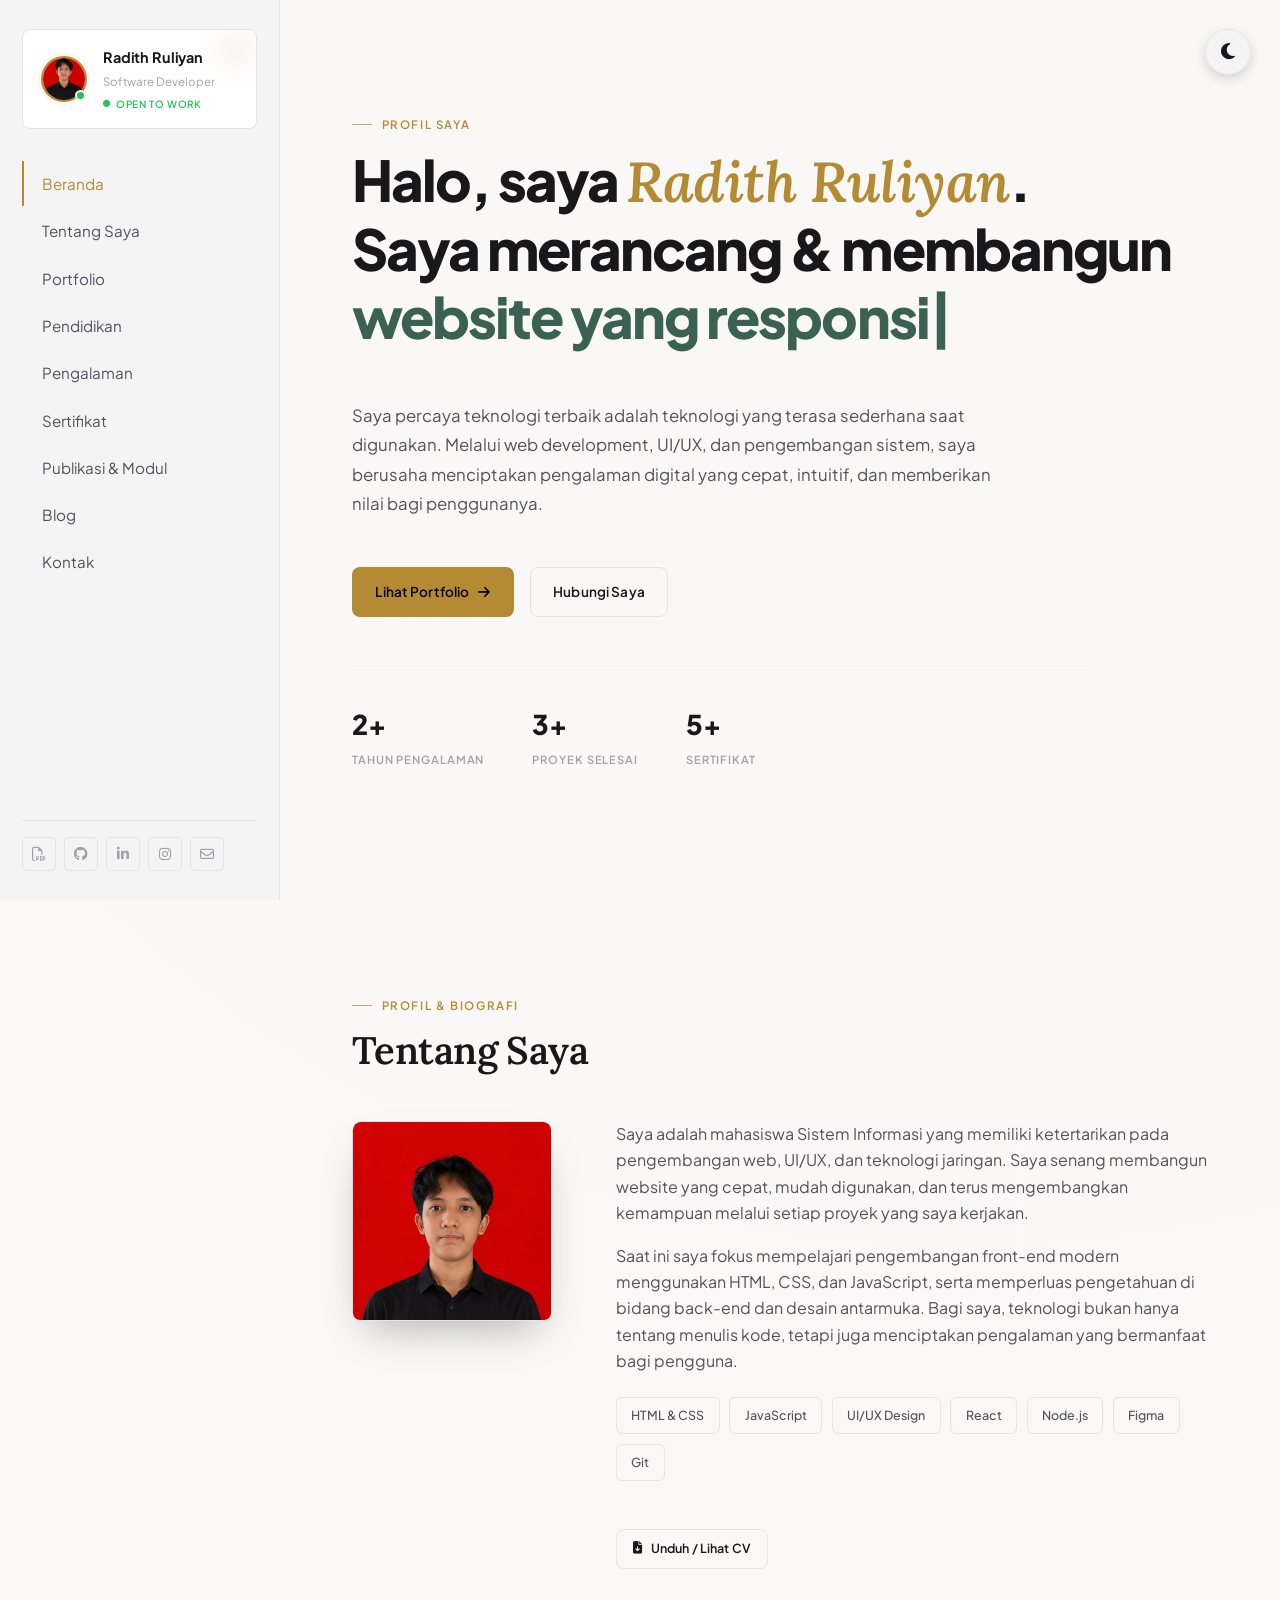
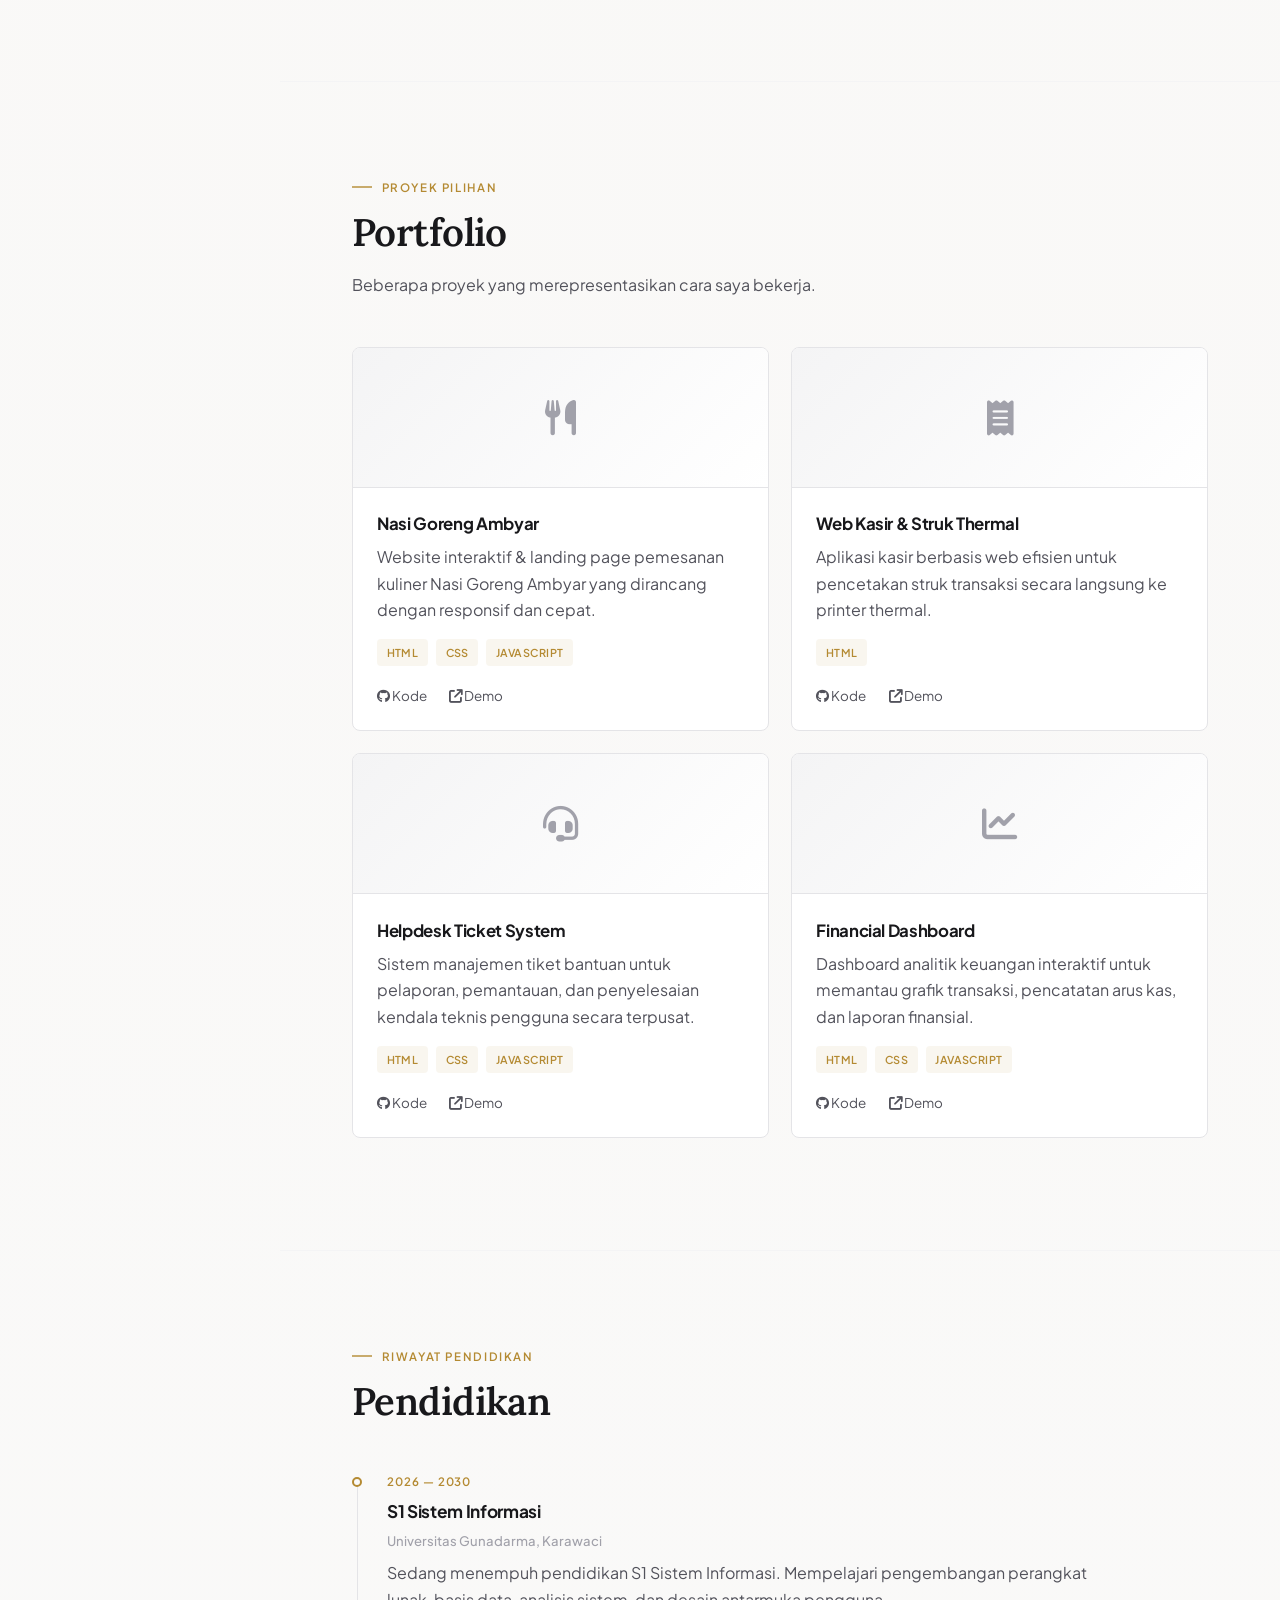
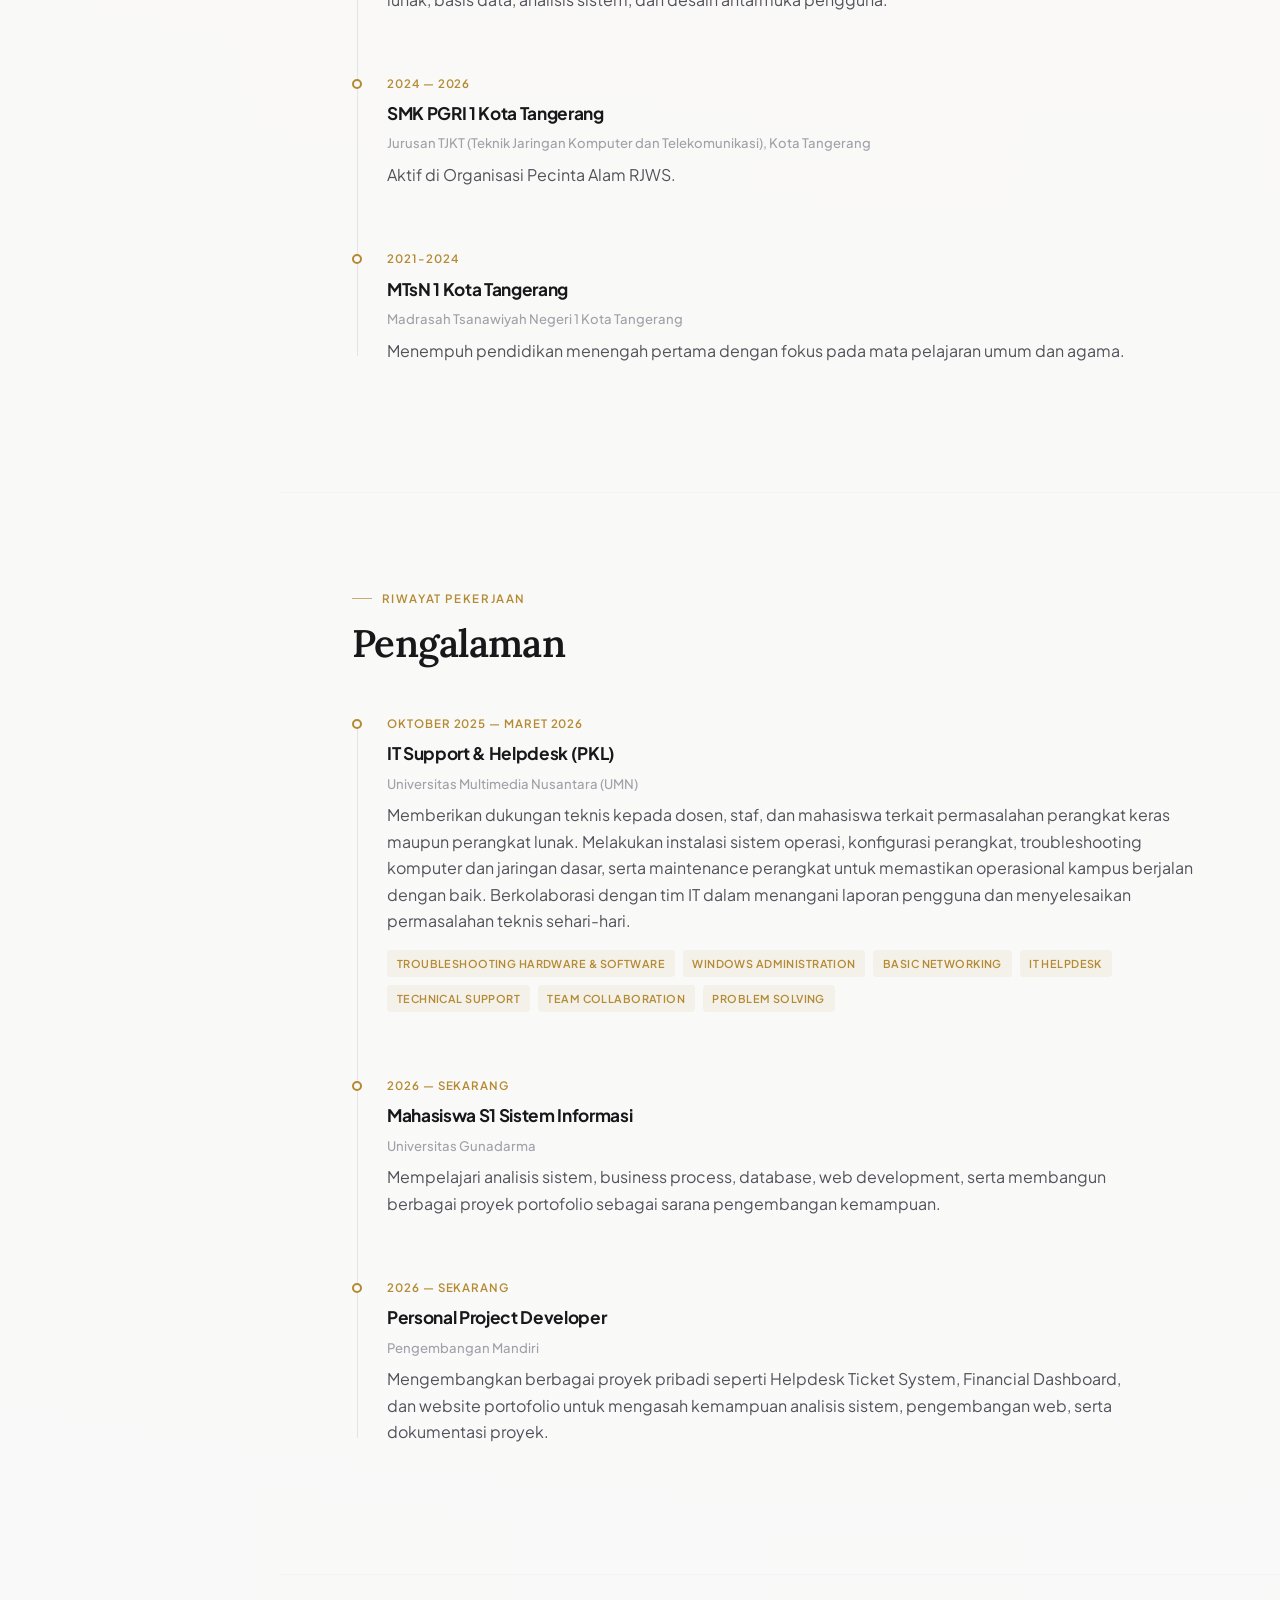
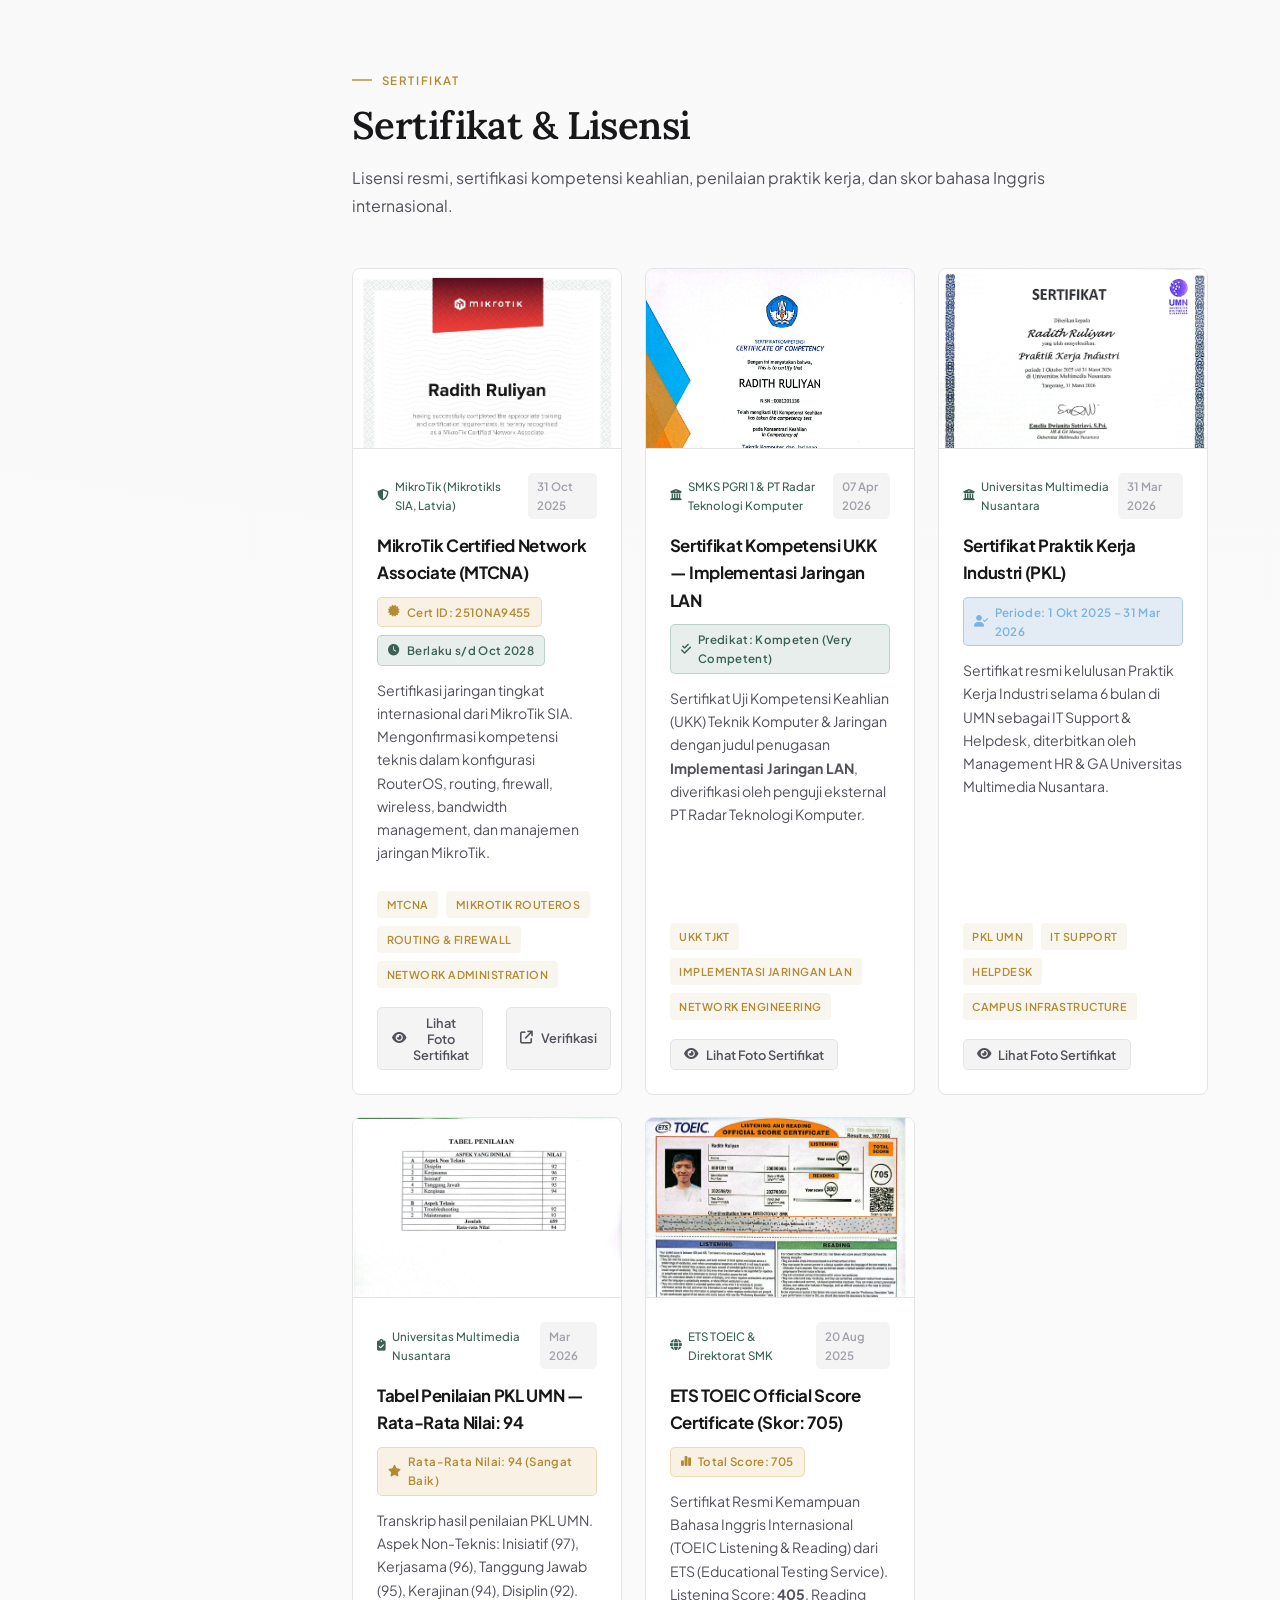
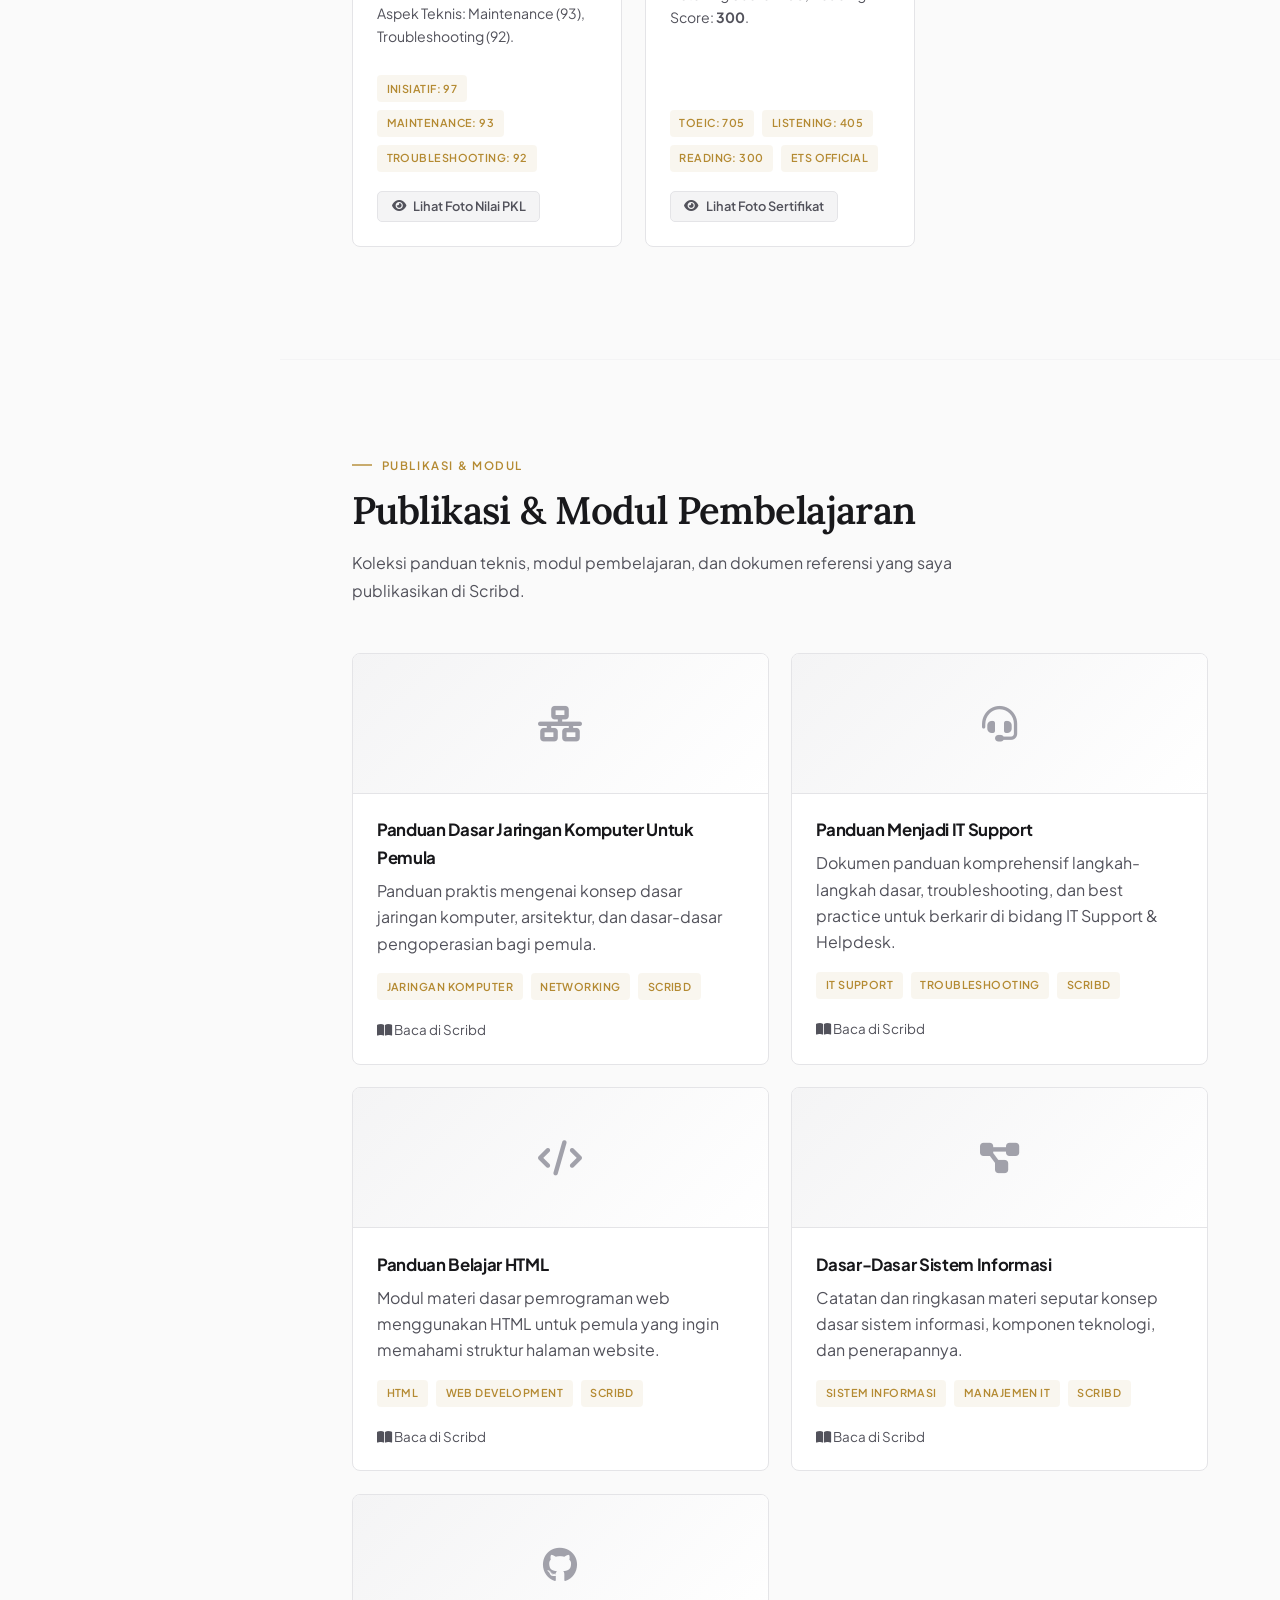
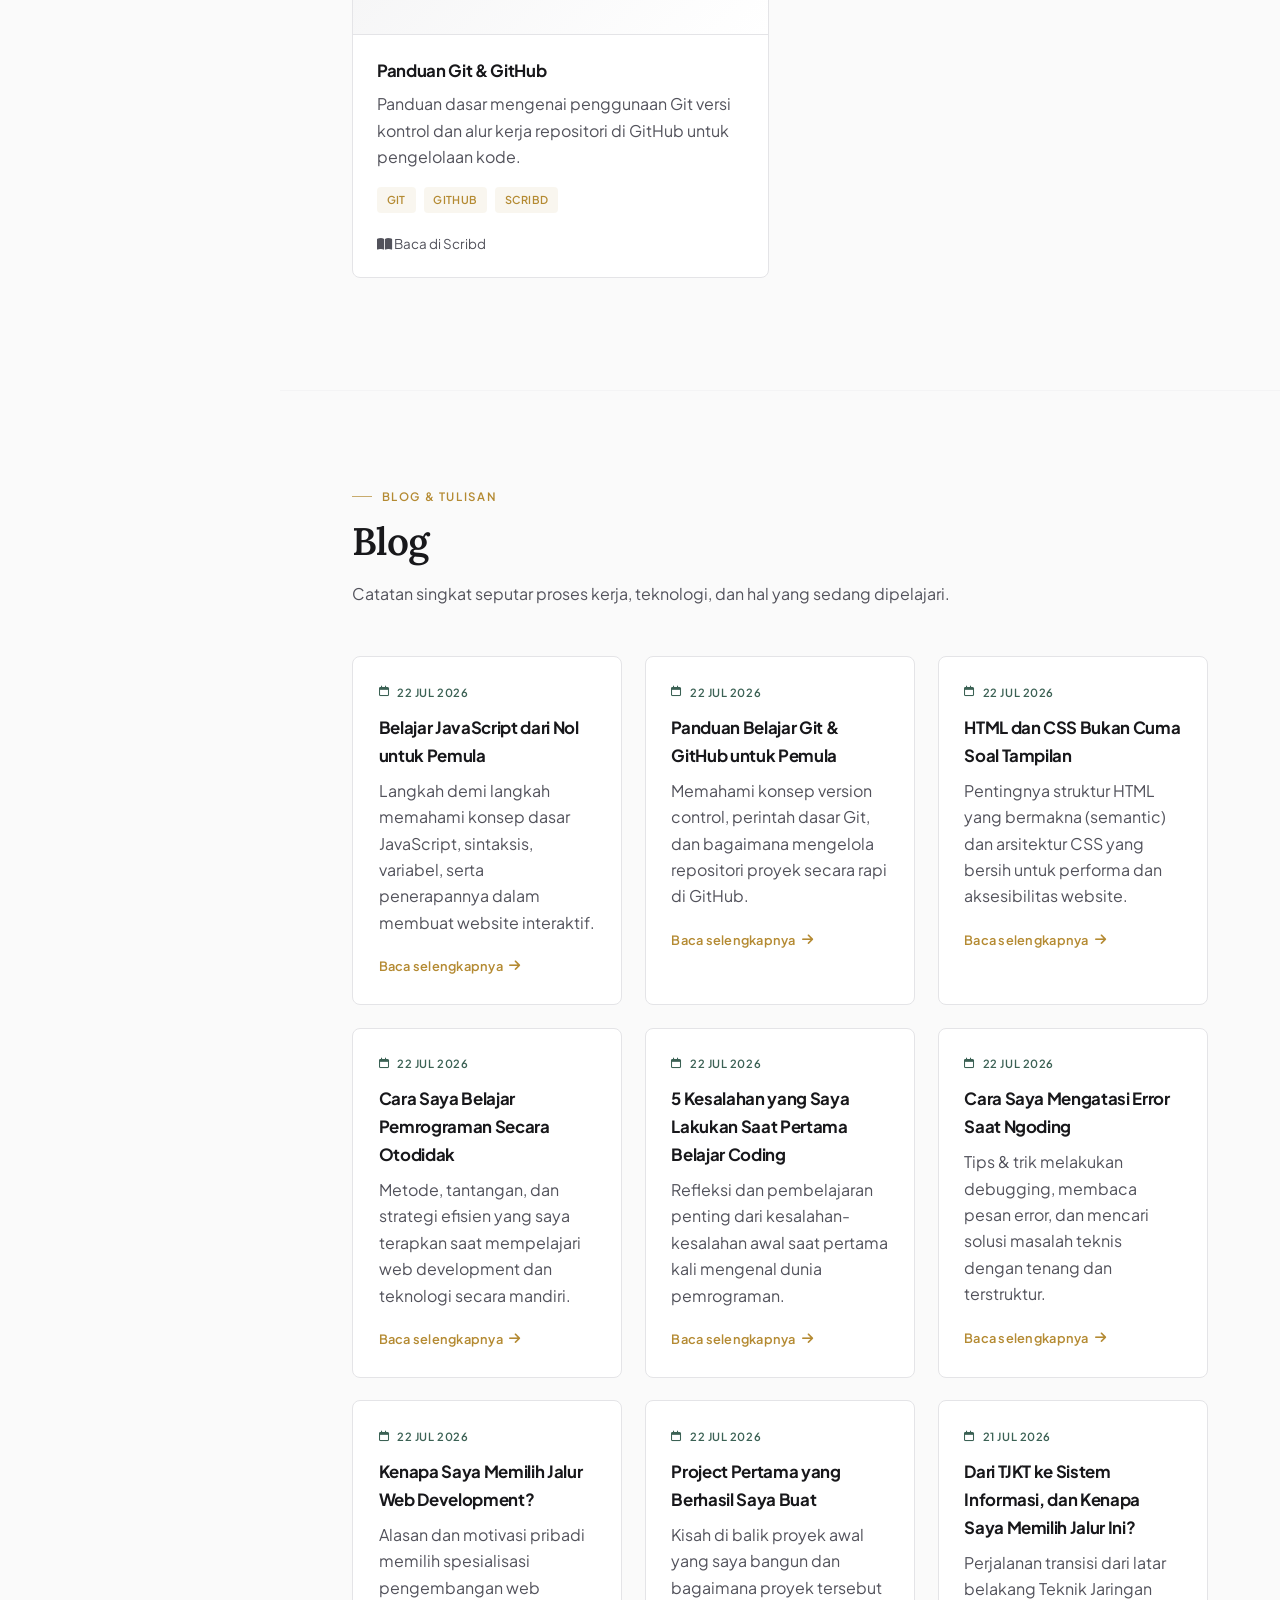
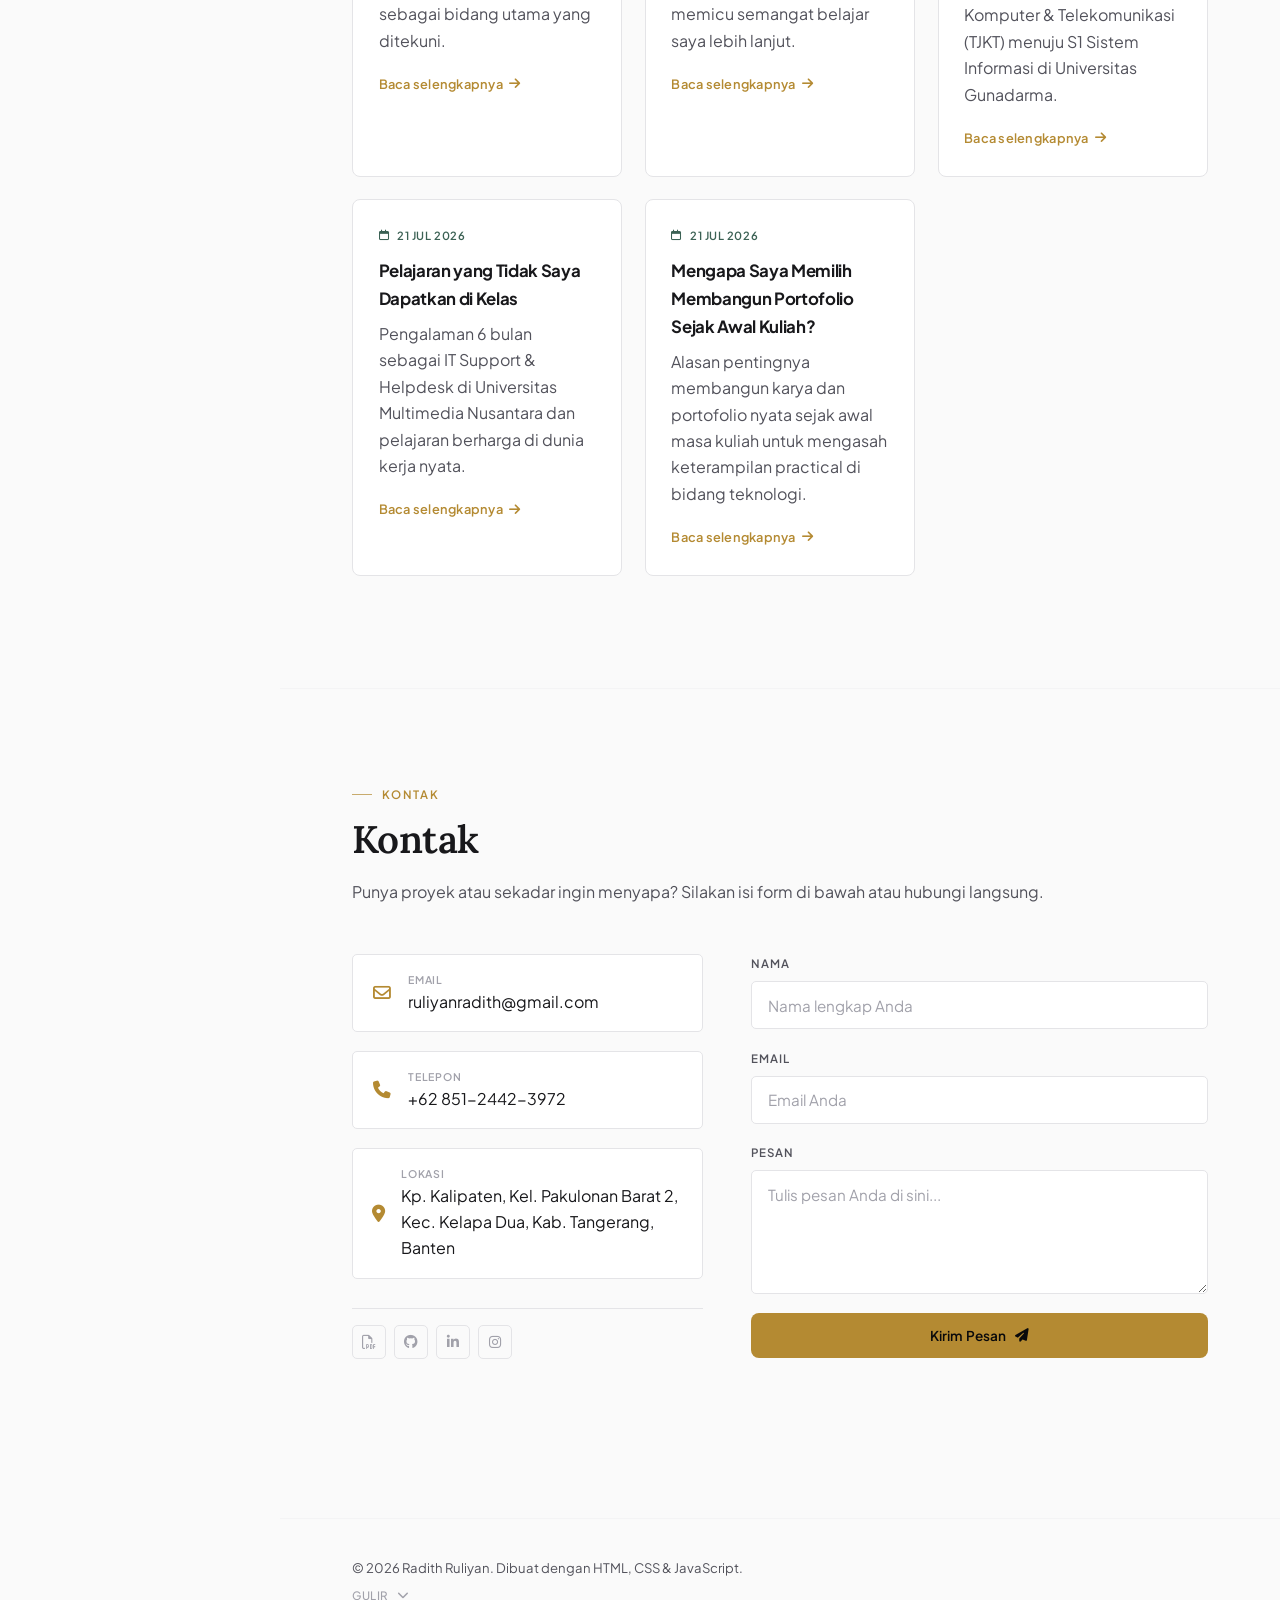
==== commit 96730f8a: "Add files via upload" ====
--- a/index.html
+++ b/index.html
@@ -9,7 +9,7 @@
 <!-- Google Fonts -->
 <link rel="preconnect" href="https://fonts.googleapis.com">
 <link rel="preconnect" href="https://fonts.gstatic.com" crossorigin>
-<link href="https://fonts.googleapis.com/css2?family=Space+Grotesk:wght@400;500;600;700&family=IBM+Plex+Sans:wght@300;400;500;600&family=IBM+Plex+Mono:wght@400;500&display=swap" rel="stylesheet">
+<link href="https://fonts.googleapis.com/css2?family=Plus+Jakarta+Sans:wght@300;400;500;600;700;800&family=Lora:ital,wght@0,500;0,600;1,400&display=swap" rel="stylesheet">
 
 <!-- Font Awesome -->
 <link rel="stylesheet" href="https://cdnjs.cloudflare.com/ajax/libs/font-awesome/6.5.1/css/all.min.css" integrity="sha512-DTOQO9RWCH3ppGqcWaEA1BIZOC6xxalwEsw9c2QQeAIftl+Vegovlnee1c9QX4TctnWMn13TZye+giMm8e2LwA==" crossorigin="anonymous" referrerpolicy="no-referrer" />
@@ -17,9 +17,6 @@
 <link rel="stylesheet" href="style.css">
 </head>
 <body>
-
-<!-- Blueprint grid background -->
-<div class="grid-backdrop" aria-hidden="true"></div>
 
 <!-- ===== THEME TOGGLE ===== -->
 <button class="theme-toggle" id="themeToggle" aria-label="Ubah tema" aria-live="polite">
@@ -34,8 +31,15 @@
 <!-- ===== SIDEBAR NAV ===== -->
 <header class="sidenav" id="sidenav">
   <div class="sidenav__brand">
-    <span class="brand-mark">RR</span>
-    <span class="brand-name">Radith Ruliyan<br><em>Software Developer &amp; Web Designer</em></span>
+    <div class="brand-avatar-wrap">
+      <img src="assets/foto-profil.jpg" alt="Radith Ruliyan" class="brand-avatar">
+      <span class="brand-status" title="Terbuka untuk peluang baru"></span>
+    </div>
+    <div class="brand-info">
+      <span class="brand-name">Radith Ruliyan</span>
+      <span class="brand-role">Software Developer</span>
+      <span class="brand-avail"><i class="fa-solid fa-circle"></i> Open to work</span>
+    </div>
   </div>
 
   <nav class="sidenav__links" aria-label="Navigasi utama">
@@ -66,17 +70,13 @@
 
   <!-- BERANDA -->
   <section id="beranda" class="section hero">
-    <p class="eyebrow">— Dokumen 01 / Profil</p>
+    <p class="eyebrow">Profil Saya</p>
     <h1 class="hero__title">
-      Halo, saya <span class="accent">Radith Ruliyan</span>.<br>
+      Halo, saya <span class="accent serif-accent">Radith Ruliyan</span>.<br>
       Saya merancang &amp; membangun<br>
       <span class="typewriter" id="typewriter"></span><span class="caret">|</span>
     </h1>
-    <p class="hero__desc">
-       Saya percaya teknologi terbaik adalah teknologi yang terasa sederhana saat digunakan.
-
-       Melalui web development, UI/UX, dan pengembangan sistem, saya berusaha menciptakan pengalaman digital yang cepat, intuitif, dan memberikan nilai bagi penggunanya.
-    </p>
+    <p class="hero__desc">Saya percaya teknologi terbaik adalah teknologi yang terasa sederhana saat digunakan. Melalui web development, UI/UX, dan pengembangan sistem, saya berusaha menciptakan pengalaman digital yang cepat, intuitif, dan memberikan nilai bagi penggunanya.</p>
     <div class="hero__cta">
       <a href="#portfolio" class="btn btn--primary">Lihat Portfolio <i class="fa-solid fa-arrow-right"></i></a>
       <a href="#kontak" class="btn btn--ghost">Hubungi Saya</a>
@@ -96,7 +96,7 @@
 
   <!-- TENTANG SAYA -->
   <section id="tentang" class="section fade-in">
-    <p class="eyebrow">— Dokumen 02 / Tentang</p>
+    <p class="eyebrow">Profil &amp; Biografi</p>
     <h2 class="section__title">Tentang Saya</h2>
 
     <div class="about">
@@ -104,8 +104,6 @@
         <div class="portrait-frame">
           <img src="assets/foto-profil.jpg" alt="Foto Radith Ruliyan" class="portrait-img">
         </div>
-        <div class="portrait-corner tl"></div>
-        <div class="portrait-corner br"></div>
       </div>
 
       <div class="about__content">
@@ -133,9 +131,9 @@
 
   <!-- PORTFOLIO -->
   <section id="portfolio" class="section fade-in">
-    <p class="eyebrow">— Dokumen 03 / Karya</p>
+    <p class="eyebrow">Proyek Pilihan</p>
     <h2 class="section__title">Portfolio</h2>
-    <p class="section__lead">Berberapa proyek yang merepresentasikan cara saya bekerja.</p>
+    <p class="section__lead">Beberapa proyek yang merepresentasikan cara saya bekerja.</p>
 
     <div class="grid grid--portfolio">
 
@@ -204,7 +202,7 @@
 
   <!-- PENDIDIKAN -->
   <section id="pendidikan" class="section fade-in">
-    <p class="eyebrow">— Dokumen 04 / Riwayat</p>
+    <p class="eyebrow">Riwayat Pendidikan</p>
     <h2 class="section__title">Pendidikan</h2>
 
     <div class="timeline">
@@ -243,7 +241,7 @@
 
   <!-- PENGALAMAN -->
   <section id="pengalaman" class="section fade-in">
-    <p class="eyebrow">— Dokumen 05 / Riwayat</p>
+    <p class="eyebrow">Riwayat Pekerjaan</p>
     <h2 class="section__title">Pengalaman</h2>
 
     <div class="timeline timeline--work">
@@ -290,7 +288,7 @@
 
   <!-- SERTIFIKAT -->
   <section id="sertifikat" class="section fade-in">
-    <p class="eyebrow">— Dokumen 06 / Prestasi</p>
+    <p class="eyebrow">Sertifikat</p>
     <h2 class="section__title">Sertifikat &amp; Lisensi</h2>
     <p class="section__lead">Lisensi resmi, sertifikasi kompetensi keahlian, penilaian praktik kerja, dan skor bahasa Inggris internasional.</p>
 
@@ -451,7 +449,7 @@
 
   <!-- PUBLIKASI & MODUL (SCRIBD) -->
   <section id="publikasi" class="section fade-in">
-    <p class="eyebrow">— Dokumen 07 / Dokumen</p>
+    <p class="eyebrow">Publikasi &amp; Modul</p>
     <h2 class="section__title">Publikasi &amp; Modul Pembelajaran</h2>
     <p class="section__lead">Koleksi panduan teknis, modul pembelajaran, dan dokumen referensi yang saya publikasikan di Scribd.</p>
 
@@ -532,7 +530,7 @@
 
   <!-- BLOG -->
   <section id="blog" class="section fade-in">
-    <p class="eyebrow">— Dokumen 08 / Tulisan</p>
+    <p class="eyebrow">Blog &amp; Tulisan</p>
     <h2 class="section__title">Blog</h2>
     <p class="section__lead">Catatan singkat seputar proses kerja, teknologi, dan hal yang sedang dipelajari.</p>
 
@@ -618,7 +616,7 @@
 
   <!-- KONTAK -->
   <section id="kontak" class="section fade-in">
-    <p class="eyebrow">— Dokumen 09 / Hubungi</p>
+    <p class="eyebrow">Kontak</p>
     <h2 class="section__title">Kontak</h2>
     <p class="section__lead">Punya proyek atau sekadar ingin menyapa? Silakan isi form di bawah atau hubungi langsung.</p>
 
--- a/style.css
+++ b/style.css
@@ -2,46 +2,48 @@
    TOKENS
    ========================================================= */
 :root{
-  --bg:            #0f131a;
-  --bg-elevated:   #151b24;
-  --bg-card:       #191f29;
-  --border:        #262d3a;
-  --border-soft:   #1e2530;
-
-  --text-primary:  #e9e7e1;
-  --text-secondary:#8d95a6;
-  --text-muted:    #5a6273;
-
-  --accent:        #d4a24c;   /* brass / gold */
-  --accent-dim:    #a9803c;
-  --accent-soft:   rgba(212,162,76,.10);
-  --accent-2:      #5c8c7c;   /* muted teal, secondary highlight */
-
-  --font-display: 'Space Grotesk', sans-serif;
-  --font-body:    'IBM Plex Sans', sans-serif;
-  --font-mono:    'IBM Plex Mono', monospace;
+  --bg:            #09090b;   /* Sleek slate black */
+  --bg-elevated:   #121215;   /* Dark matte dashboard color */
+  --bg-card:       #18181b;   /* Clean card gray */
+  --border:        #27272a;   /* Subtle high-end border */
+  --border-soft:   #1f1f23;
+  --bg-ambient:    rgba(212,162,76,0.035);
+
+  --text-primary:  #fafafa;   /* Near white */
+  --text-secondary:#a1a1aa;   /* Soft zinc gray */
+  --text-muted:    #52525b;
+
+  --accent:        #d4af37;   /* Classic satin gold */
+  --accent-dim:    #b5942b;
+  --accent-soft:   rgba(212,175,55,0.08);
+  --accent-2:      #4d7c6b;   /* Editorial tech green */
+
+  --font-display: 'Plus Jakarta Sans', sans-serif;
+  --font-body:    'Plus Jakarta Sans', sans-serif;
+  --font-serif:   'Lora', serif;
 
   --sidenav-w: 280px;
-  --radius: 10px;
-  --radius-sm: 6px;
+  --radius: 8px;
+  --radius-sm: 5px;
   --ease: cubic-bezier(.65,0,.35,1);
 }
 
 [data-theme="light"] {
-  --bg:            #fcfbf9;
-  --bg-elevated:   #f4f2ed;
+  --bg:            #fafafa;   /* Editorial clean off-white */
+  --bg-elevated:   #f4f4f5;
   --bg-card:       #ffffff;
-  --border:        #dcd9d0;
-  --border-soft:   #eae7df;
-
-  --text-primary:  #1e2229;
-  --text-secondary:#5a606c;
-  --text-muted:    #858b97;
-
-  --accent:        #c59137;
-  --accent-dim:    #a37526;
-  --accent-soft:   rgba(197,145,55,.10);
-  --accent-2:      #457062;
+  --border:        #e4e4e7;   /* Crisp gray border */
+  --border-soft:   #f4f4f5;
+  --bg-ambient:    rgba(197,145,55,0.02);
+
+  --text-primary:  #18181b;   /* High contrast black */
+  --text-secondary:#52525b;
+  --text-muted:    #a1a1aa;
+
+  --accent:        #b48a32;
+  --accent-dim:    #936e22;
+  --accent-soft:   rgba(180,138,50,0.08);
+  --accent-2:      #3b6154;
 }
 
 /* =========================================================
@@ -56,10 +58,10 @@
 
 body{
   margin: 0;
-  background: var(--bg);
+  background: var(--bg) radial-gradient(circle at 75% 0%, var(--bg-ambient), transparent 60%);
   color: var(--text-primary);
   font-family: var(--font-body);
-  font-weight: 300;
+  font-weight: 400;
   line-height: 1.65;
   -webkit-font-smoothing: antialiased;
   transition: background-color .3s var(--ease), color .3s var(--ease);
@@ -67,10 +69,10 @@
 
 h1,h2,h3{
   font-family: var(--font-display);
-  font-weight: 600;
+  font-weight: 700;
   color: var(--text-primary);
   margin: 0 0 .5em;
-  letter-spacing: -.01em;
+  letter-spacing: -.02em;
 }
 
 p{ color: var(--text-secondary); margin: 0 0 1em; }
@@ -81,7 +83,7 @@
 
 button{ font-family: inherit; cursor: pointer; }
 
-::selection{ background: var(--accent); color: #14181f; }
+::selection{ background: var(--accent); color: #09090b; }
 
 :focus-visible{
   outline: 2px solid var(--accent);
@@ -89,40 +91,47 @@
   border-radius: 3px;
 }
 
-/* Faint blueprint grid backdrop */
-.grid-backdrop{
-  position: fixed;
-  inset: 0;
-  z-index: 0;
-  pointer-events: none;
-  background-image:
-    linear-gradient(var(--border-soft) 1px, transparent 1px),
-    linear-gradient(90deg, var(--border-soft) 1px, transparent 1px);
-  background-size: 48px 48px;
-  -webkit-mask-image: radial-gradient(ellipse 80% 60% at 60% 0%, #000 40%, transparent 90%);
-          mask-image: radial-gradient(ellipse 80% 60% at 60% 0%, #000 40%, transparent 90%);
-  opacity: .5;
-}
-
 /* =========================================================
    EYEBROW / SECTION HEADERS
    ========================================================= */
 .eyebrow{
-  font-family: var(--font-mono);
-  font-size: .74rem;
-  letter-spacing: .06em;
+  font-family: var(--font-display);
+  font-weight: 600;
+  font-size: .72rem;
+  letter-spacing: .14em;
   color: var(--accent);
+  margin: 0 0 .75rem;
+  text-transform: uppercase;
+  display: flex;
+  align-items: center;
+  gap: .6rem;
+}
+.eyebrow::before{
+  content: '';
+  display: inline-block;
+  width: 20px;
+  height: 1.5px;
+  background: var(--accent);
+  opacity: .7;
+  flex-shrink: 0;
+}
+
+.section__title{
+  font-family: var(--font-serif);
+  font-size: clamp(1.9rem, 3vw, 2.6rem);
+  font-weight: 600;
+  letter-spacing: -.015em;
+  line-height: 1.2;
   margin: 0 0 1rem;
-  text-transform: uppercase;
-}
-
-.section__title{
-  font-size: clamp(1.8rem, 3vw, 2.4rem);
 }
 
 .section__lead{
-  max-width: 60ch;
-  font-size: 1.02rem;
+  max-width: 58ch;
+  font-size: 1rem;
+  font-weight: 400;
+  line-height: 1.75;
+  color: var(--text-secondary);
+  margin: 0;
 }
 
 /* =========================================================
@@ -132,43 +141,108 @@
   position: fixed;
   top: 0; left: 0; bottom: 0;
   width: var(--sidenav-w);
-  padding: 2.6rem 2rem;
+  padding: 1.8rem 1.4rem;
   border-right: 1px solid var(--border);
   background: var(--bg-elevated);
   display: flex;
   flex-direction: column;
-  gap: 2.6rem;
+  gap: 2rem;
   z-index: 100;
   transition: transform .35s var(--ease), background-color .3s var(--ease), border-color .3s var(--ease);
 }
 
+/* ── Sidebar Brand Card ─────────────────────────────── */
 .sidenav__brand{
   display: flex;
   align-items: center;
-  gap: .9rem;
-}
-
-.brand-mark{
-  font-family: var(--font-mono);
-  width: 42px; height: 42px;
-  display: grid; place-items: center;
-  border: 1px solid var(--accent);
-  color: var(--accent);
-  border-radius: var(--radius-sm);
-  font-size: .85rem;
+  gap: 1rem;
+  padding: 1rem 1.1rem;
+  background: var(--bg-card);
+  border: 1px solid var(--border);
+  border-radius: var(--radius);
+  position: relative;
+  overflow: hidden;
+  transition: border-color .3s var(--ease), background-color .3s var(--ease);
+}
+/* subtle accent glow sweep top-right */
+.sidenav__brand::before{
+  content: '';
+  position: absolute;
+  top: -20px; right: -20px;
+  width: 80px; height: 80px;
+  background: radial-gradient(circle, var(--accent-soft) 0%, transparent 70%);
+  pointer-events: none;
+}
+
+.brand-avatar-wrap{
+  position: relative;
   flex-shrink: 0;
 }
-
+.brand-avatar{
+  width: 46px; height: 46px;
+  border-radius: 50%;
+  object-fit: cover;
+  display: block;
+  border: 2px solid var(--accent);
+  box-shadow: 0 0 0 3px var(--accent-soft);
+}
+/* pulsing green status dot */
+.brand-status{
+  position: absolute;
+  bottom: 1px; right: 1px;
+  width: 11px; height: 11px;
+  background: #22c55e;
+  border: 2px solid var(--bg-elevated);
+  border-radius: 50%;
+  box-shadow: 0 0 0 0 rgba(34,197,94,.4);
+  animation: pulse-dot 2.2s ease-out infinite;
+}
+@keyframes pulse-dot{
+  0%   { box-shadow: 0 0 0 0 rgba(34,197,94,.45); }
+  70%  { box-shadow: 0 0 0 6px rgba(34,197,94,0); }
+  100% { box-shadow: 0 0 0 0 rgba(34,197,94,0); }
+}
+
+.brand-info{
+  display: flex;
+  flex-direction: column;
+  gap: .18rem;
+  min-width: 0;
+}
 .brand-name{
   font-family: var(--font-display);
-  font-size: .92rem;
-  line-height: 1.4;
-}
-.brand-name em{
-  font-style: normal;
-  font-family: var(--font-mono);
+  font-weight: 700;
+  font-size: .9rem;
+  color: var(--text-primary);
+  white-space: nowrap;
+  overflow: hidden;
+  text-overflow: ellipsis;
+  letter-spacing: -.01em;
+}
+.brand-role{
+  font-family: var(--font-display);
+  font-weight: 400;
   font-size: .72rem;
   color: var(--text-muted);
+  white-space: nowrap;
+  overflow: hidden;
+  text-overflow: ellipsis;
+}
+.brand-avail{
+  display: inline-flex;
+  align-items: center;
+  gap: .35rem;
+  font-family: var(--font-display);
+  font-weight: 600;
+  font-size: .62rem;
+  letter-spacing: .06em;
+  text-transform: uppercase;
+  color: #22c55e;
+  margin-top: .1rem;
+}
+.brand-avail i{
+  font-size: .45rem;
+  animation: pulse-dot 2.2s ease-out infinite;
 }
 
 .sidenav__links{
@@ -192,12 +266,14 @@
   right: 0;
   top: 50%;
   transform: translateY(-50%);
-  font-family: var(--font-mono);
+  font-family: var(--font-display);
+  font-weight: 600;
   font-size: .62rem;
   color: var(--text-muted);
   opacity: 0;
   transition: opacity .2s var(--ease);
-  letter-spacing: .04em;
+  letter-spacing: .08em;
+  text-transform: uppercase;
 }
 .nav-link:hover{ color: var(--text-primary); padding-left: 1.35rem; }
 .nav-link:hover::before{ opacity: 1; }
@@ -208,21 +284,25 @@
 
 .sidenav__social{
   display: flex;
-  gap: 1rem;
-  font-size: 1.05rem;
+  flex-wrap: wrap;
+  gap: .5rem;
+  font-size: 1rem;
+  padding-top: 1rem;
+  border-top: 1px solid var(--border);
 }
 .sidenav__social a{
-  width: 36px; height: 36px;
+  width: 34px; height: 34px;
   display: grid; place-items: center;
-  color: var(--text-secondary);
+  color: var(--text-muted);
   border: 1px solid var(--border);
   border-radius: var(--radius-sm);
-  transition: color .2s var(--ease), border-color .2s var(--ease), transform .2s var(--ease);
+  font-size: .88rem;
+  transition: color .2s var(--ease), border-color .2s var(--ease), background-color .2s var(--ease);
 }
 .sidenav__social a:hover{
   color: var(--accent);
-  border-color: var(--accent);
-  transform: translateY(-2px);
+  border-color: var(--accent-soft);
+  background: var(--accent-soft);
 }
 
 .nav-toggle{
@@ -268,8 +348,8 @@
 }
 
 .section{
-  padding: 7rem 4.5rem;
-  max-width: 1180px;
+  padding: 6rem 4.5rem 7rem;
+  max-width: 1100px;
   border-bottom: 1px solid var(--border-soft);
   transition: border-color .3s var(--ease);
 }
@@ -300,8 +380,17 @@
   line-height: 1.2;
   max-width: 32ch;
   min-height: 3.6em;
+  font-weight: 800;
+  letter-spacing: -.035em;
 }
 .hero__title .accent{ color: var(--accent); }
+/* Editorial serif touch — Lora italic on the name for a premium human-design feel */
+.serif-accent{
+  font-family: var(--font-serif);
+  font-style: italic;
+  font-weight: 600;
+  letter-spacing: -.01em;
+}
 
 .typewriter{ color: var(--accent-2); }
 .caret{
@@ -314,6 +403,9 @@
   max-width: 55ch;
   font-size: 1.05rem;
   margin-top: 1.4rem;
+  font-weight: 400;
+  line-height: 1.75;
+  color: var(--text-secondary);
 }
 
 .hero__cta{
@@ -327,25 +419,27 @@
   display: inline-flex;
   align-items: center;
   gap: .55rem;
-  font-family: var(--font-mono);
+  font-family: var(--font-display);
+  font-weight: 600;
   font-size: .85rem;
-  letter-spacing: .02em;
-  padding: .85rem 1.5rem;
-  border-radius: var(--radius-sm);
+  letter-spacing: .01em;
+  padding: .8rem 1.4rem;
+  border-radius: var(--radius);
   border: 1px solid transparent;
   transition: transform .2s var(--ease), background .2s var(--ease), border-color .2s var(--ease), color .2s var(--ease);
 }
 .btn--primary{
   background: var(--accent);
-  color: #14181f;
-}
-.btn--primary:hover{ transform: translateY(-2px); background: #e2b25f; }
+  color: #09090b;
+}
+.btn--primary:hover{ transform: translateY(-2px); background: #e5be49; }
 .btn--ghost{
   border-color: var(--border);
   color: var(--text-primary);
+  background: transparent;
 }
 .btn--ghost:hover{ border-color: var(--accent); color: var(--accent); transform: translateY(-2px); }
-.btn--sm{ padding: .6rem 1.1rem; font-size: .78rem; margin-top: 1.6rem; }
+.btn--sm{ padding: .55rem 1rem; font-size: .78rem; margin-top: 1.6rem; }
 .btn--block{ width: 100%; justify-content: center; }
 
 .hero__stats{
@@ -359,15 +453,16 @@
 .stat__num{
   font-family: var(--font-display);
   font-size: 1.7rem;
-  font-weight: 700;
+  font-weight: 800;
   color: var(--text-primary);
 }
 .stat__label{
-  font-family: var(--font-mono);
-  font-size: .72rem;
+  font-family: var(--font-display);
+  font-weight: 600;
+  font-size: .7rem;
   color: var(--text-muted);
   text-transform: uppercase;
-  letter-spacing: .04em;
+  letter-spacing: .08em;
 }
 
 .scroll-cue{
@@ -377,10 +472,13 @@
   display: flex;
   align-items: center;
   gap: .6rem;
-  font-family: var(--font-mono);
+  font-family: var(--font-display);
+  font-weight: 500;
   font-size: .72rem;
   color: var(--text-muted);
   animation: floaty 2.4s ease-in-out infinite;
+  letter-spacing: 0.05em;
+  text-transform: uppercase;
 }
 @keyframes floaty{
   0%,100%{ transform: translateY(0); }
@@ -392,12 +490,14 @@
    ========================================================= */
 .about{
   display: grid;
-  grid-template-columns: 220px 1fr;
-  gap: 3.5rem;
+  grid-template-columns: 200px 1fr;
+  gap: 4rem;
   align-items: start;
+  margin-top: 3rem;
 }
 
 .about__portrait{ position: relative; }
+
 .portrait-frame{
   width: 100%;
   aspect-ratio: 1;
@@ -408,7 +508,8 @@
   place-items: center;
   font-size: 3.4rem;
   color: var(--text-muted);
-  overflow: hidden; /* Mencegah gambar keluar dari sudut border-radius */
+  overflow: hidden;
+  box-shadow: 0 20px 40px -15px rgba(0,0,0,0.3);
 }
 .portrait-img{
   width: 100%;
@@ -416,13 +517,6 @@
   object-fit: cover;
   border-radius: inherit;
 }
-.portrait-corner{
-  position: absolute;
-  width: 22px; height: 22px;
-  border: 2px solid var(--accent);
-}
-.portrait-corner.tl{ top: -8px; left: -8px; border-right: none; border-bottom: none; }
-.portrait-corner.br{ bottom: -8px; right: -8px; border-left: none; border-top: none; }
 
 .skills{
   display: flex;
@@ -431,20 +525,21 @@
   margin: 1.4rem 0;
 }
 .chip{
-  font-family: var(--font-mono);
+  font-family: var(--font-display);
+  font-weight: 500;
   font-size: .78rem;
   padding: .45rem .9rem;
   border: 1px solid var(--border);
-  border-radius: 999px;
+  border-radius: 6px;
   color: var(--text-secondary);
-  transition: border-color .2s var(--ease), color .2s var(--ease);
+  transition: border-color .2s var(--ease), color .2s var(--ease), background-color .2s var(--ease);
 }
 .chip:hover{ border-color: var(--accent-2); color: var(--accent-2); }
 
 /* =========================================================
    GRIDS / CARDS (portfolio + blog)
    ========================================================= */
-.grid{ display: grid; gap: 1.6rem; margin-top: 2.6rem; }
+.grid{ display: grid; gap: 1.4rem; margin-top: 3rem; }
 .grid--portfolio{ grid-template-columns: repeat(2, 1fr); }
 .grid--blog{ grid-template-columns: repeat(3, 1fr); }
 
@@ -452,35 +547,38 @@
   background: var(--bg-card);
   border: 1px solid var(--border);
   border-radius: var(--radius);
-  transition: transform .25s var(--ease), border-color .25s var(--ease), box-shadow .25s var(--ease), background-color .3s var(--ease);
+  overflow: hidden;
+  transition: transform .3s var(--ease), border-color .3s var(--ease), box-shadow .3s var(--ease), background-color .3s var(--ease);
 }
 .card:hover{
-  transform: translateY(-4px);
-  border-color: var(--accent-dim);
-  box-shadow: 0 14px 30px -18px rgba(0,0,0,.6);
+  transform: translateY(-3px);
+  border-color: var(--border);
+  box-shadow: 0 12px 40px -12px rgba(0,0,0,0.5), 0 0 0 1px var(--accent-soft);
 }
 
 .card--project .card__media{
-  height: 150px;
+  height: 140px;
   display: grid;
   place-items: center;
-  font-size: 2.4rem;
+  font-size: 2.2rem;
   color: var(--text-muted);
   border-bottom: 1px solid var(--border);
-  background:
-    repeating-linear-gradient(135deg, transparent 0 10px, var(--border-soft) 10px 11px);
-}
-.card--project .card__body{ padding: 1.6rem; }
-.card--project h3{ font-size: 1.12rem; }
+  background: linear-gradient(135deg, var(--bg-elevated) 0%, var(--bg-card) 100%);
+}
+.card--project .card__body{ padding: 1.4rem 1.5rem; }
+.card--project h3{ font-size: 1.05rem; margin-bottom: .4rem; }
 
 .tags{ display: flex; gap: .5rem; flex-wrap: wrap; margin: .8rem 0 1.2rem; }
 .tag{
-  font-family: var(--font-mono);
+  font-family: var(--font-display);
+  font-weight: 600;
   font-size: .68rem;
-  padding: .3rem .6rem;
+  padding: .28rem .6rem;
   background: var(--accent-soft);
   color: var(--accent);
   border-radius: 4px;
+  letter-spacing: .04em;
+  text-transform: uppercase;
 }
 
 .card__links{ display: flex; gap: 1.4rem; font-size: .84rem; }
@@ -489,20 +587,25 @@
 
 .card--blog{ padding: 1.6rem; }
 .card__date{
-  font-family: var(--font-mono);
-  font-size: .72rem;
+  font-family: var(--font-display);
+  font-weight: 600;
+  font-size: .7rem;
   color: var(--accent-2);
   display: flex; align-items: center; gap: .5rem;
   margin-bottom: .8rem;
+  letter-spacing: .05em;
+  text-transform: uppercase;
 }
 .card--blog h3{ font-size: 1.05rem; }
 .read-more{
-  font-family: var(--font-mono);
+  font-family: var(--font-display);
+  font-weight: 600;
   font-size: .8rem;
   color: var(--accent);
   display: inline-flex;
   align-items: center;
   gap: .4rem;
+  letter-spacing: .02em;
 }
 .read-more i{ transition: transform .2s var(--ease); }
 .read-more:hover i{ transform: translateX(3px); }
@@ -546,9 +649,9 @@
   opacity: 1;
 }
 .btn-cert-preview{
-  font-family: var(--font-mono);
+  font-family: var(--font-display);
+  font-weight: 600;
   font-size: .8rem;
-  font-weight: 500;
   color: var(--accent);
   background: var(--bg-card);
   border: 1px solid var(--accent);
@@ -661,7 +764,8 @@
   justify-content: space-between;
   gap: .5rem;
   margin-bottom: .8rem;
-  font-family: var(--font-mono);
+  font-family: var(--font-display);
+  font-weight: 600;
   font-size: .72rem;
 }
 .cert__issuer{
@@ -689,9 +793,10 @@
   margin-bottom: .8rem;
 }
 .badge{
-  font-family: var(--font-mono);
-  font-size: .74rem;
-  font-weight: 500;
+  font-family: var(--font-display);
+  font-weight: 600;
+  font-size: .72rem;
+  letter-spacing: .03em;
   padding: .3rem .65rem;
   border-radius: var(--radius-sm);
   display: inline-flex;
@@ -726,7 +831,8 @@
   border: 1px solid var(--border);
   border-radius: var(--radius-sm);
   font-size: .8rem;
-  font-family: var(--font-mono);
+  font-family: var(--font-display);
+  font-weight: 600;
   color: var(--text-secondary);
   transition: color .2s var(--ease), border-color .2s var(--ease), background-color .2s var(--ease);
 }
@@ -741,41 +847,45 @@
    ========================================================= */
 .timeline{
   position: relative;
-  margin-top: 2.6rem;
-  padding-left: 2.4rem;
+  margin-top: 3rem;
+  padding-left: 2.2rem;
 }
 .timeline::before{
   content: '';
   position: absolute;
   left: 5px;
-  top: 6px;
-  bottom: 6px;
+  top: 8px;
+  bottom: 8px;
   width: 1px;
   background: var(--border);
 }
 .timeline__item{
   position: relative;
-  padding-bottom: 2.6rem;
+  padding-bottom: 2.8rem;
 }
 .timeline__item:last-child{ padding-bottom: 0; }
 .timeline__dot{
   position: absolute;
-  left: -2.4rem;
-  top: 4px;
-  width: 11px; height: 11px;
+  left: -2.2rem;
+  top: 5px;
+  width: 10px; height: 10px;
   border-radius: 50%;
   background: var(--bg);
   border: 2px solid var(--accent);
 }
 .timeline__date{
-  font-family: var(--font-mono);
-  font-size: .74rem;
+  font-family: var(--font-display);
+  font-weight: 600;
+  font-size: .72rem;
   color: var(--accent);
   margin-bottom: .4rem;
+  letter-spacing: .08em;
+  text-transform: uppercase;
 }
 .timeline__org{
-  font-family: var(--font-mono);
-  font-size: .78rem;
+  font-family: var(--font-display);
+  font-weight: 500;
+  font-size: .82rem;
   color: var(--text-muted);
   margin-bottom: .5rem;
 }
@@ -789,7 +899,8 @@
   display: grid;
   grid-template-columns: 1fr 1.3fr;
   gap: 3rem;
-  margin-top: 2.6rem;
+  margin-top: 3rem;
+  align-items: start;
 }
 
 .contact__info{ display: flex; flex-direction: column; gap: 1.2rem; }
@@ -807,21 +918,24 @@
 .contact__row i{ color: var(--accent); font-size: 1.1rem; width: 20px; text-align: center; }
 .contact__row div{ display: flex; flex-direction: column; }
 .contact__row .label{
-  font-family: var(--font-mono);
-  font-size: .68rem;
+  font-family: var(--font-display);
+  font-weight: 600;
+  font-size: .66rem;
   color: var(--text-muted);
   text-transform: uppercase;
+  letter-spacing: .07em;
 }
 .contact__social{ margin-top: .6rem; }
 
 .contact__form{ display: flex; flex-direction: column; gap: 1.2rem; }
 .field{ display: flex; flex-direction: column; gap: .5rem; }
 .field label{
-  font-family: var(--font-mono);
-  font-size: .74rem;
+  font-family: var(--font-display);
+  font-weight: 600;
+  font-size: .72rem;
   color: var(--text-secondary);
   text-transform: uppercase;
-  letter-spacing: .03em;
+  letter-spacing: .07em;
 }
 .field input, .field textarea{
   background: var(--bg-card);
@@ -841,7 +955,8 @@
 .field input::placeholder, .field textarea::placeholder{ color: var(--text-muted); }
 
 .form__status{
-  font-family: var(--font-mono);
+  font-family: var(--font-display);
+  font-weight: 500;
   font-size: .82rem;
   color: var(--accent-2);
   min-height: 1.2em;
@@ -852,8 +967,9 @@
    ========================================================= */
 .footer{
   padding: 2.4rem 4.5rem 3rem;
-  font-family: var(--font-mono);
-  font-size: .78rem;
+  font-family: var(--font-display);
+  font-weight: 400;
+  font-size: .82rem;
   color: var(--text-muted);
 }
 
@@ -951,7 +1067,7 @@
   .to-top{ right: 1.2rem; bottom: 1.2rem; width: 42px; height: 42px; }
 
   main{ margin-left: 0; }
-  .section{ padding: 5rem 1.4rem; }
+  .section{ padding: 4.5rem 1.4rem 5rem; }
 
   .hero{
     min-height: calc(100vh - 60px);
@@ -988,7 +1104,8 @@
 
   .about{
     grid-template-columns: 1fr;
-    gap: 2rem;
+    gap: 1.8rem;
+    margin-top: 2rem;
   }
   .about__portrait{
     width: 140px;
@@ -1014,7 +1131,7 @@
   .timeline{ padding-left: 1.4rem; }
   .timeline__dot{ left: -1.4rem; }
 
-  .contact{ grid-template-columns: 1fr; gap: 2rem; }
+  .contact{ grid-template-columns: 1fr; gap: 2rem; margin-top: 2rem; }
   .field input, .field textarea{
     font-size: 1rem; /* Mencegah auto-zoom di iOS Safari saat tap input */
     padding: .8rem .95rem;
@@ -1027,8 +1144,8 @@
 }
 
 @media (max-width: 480px){
-  .section{ padding: 4.2rem 1.1rem; }
-  .hero{ padding: 4.8rem 1.1rem 2rem; }
+  .section{ padding: 3.5rem 1.1rem 4.5rem; }
+  .hero{ padding: 4.5rem 1.1rem 2rem; }
   .hero__title{
     font-size: clamp(1.5rem, 5.8vw, 1.9rem);
     min-height: 5.6em; /* Mengunci tinggi wadah judul pada HP kecil */
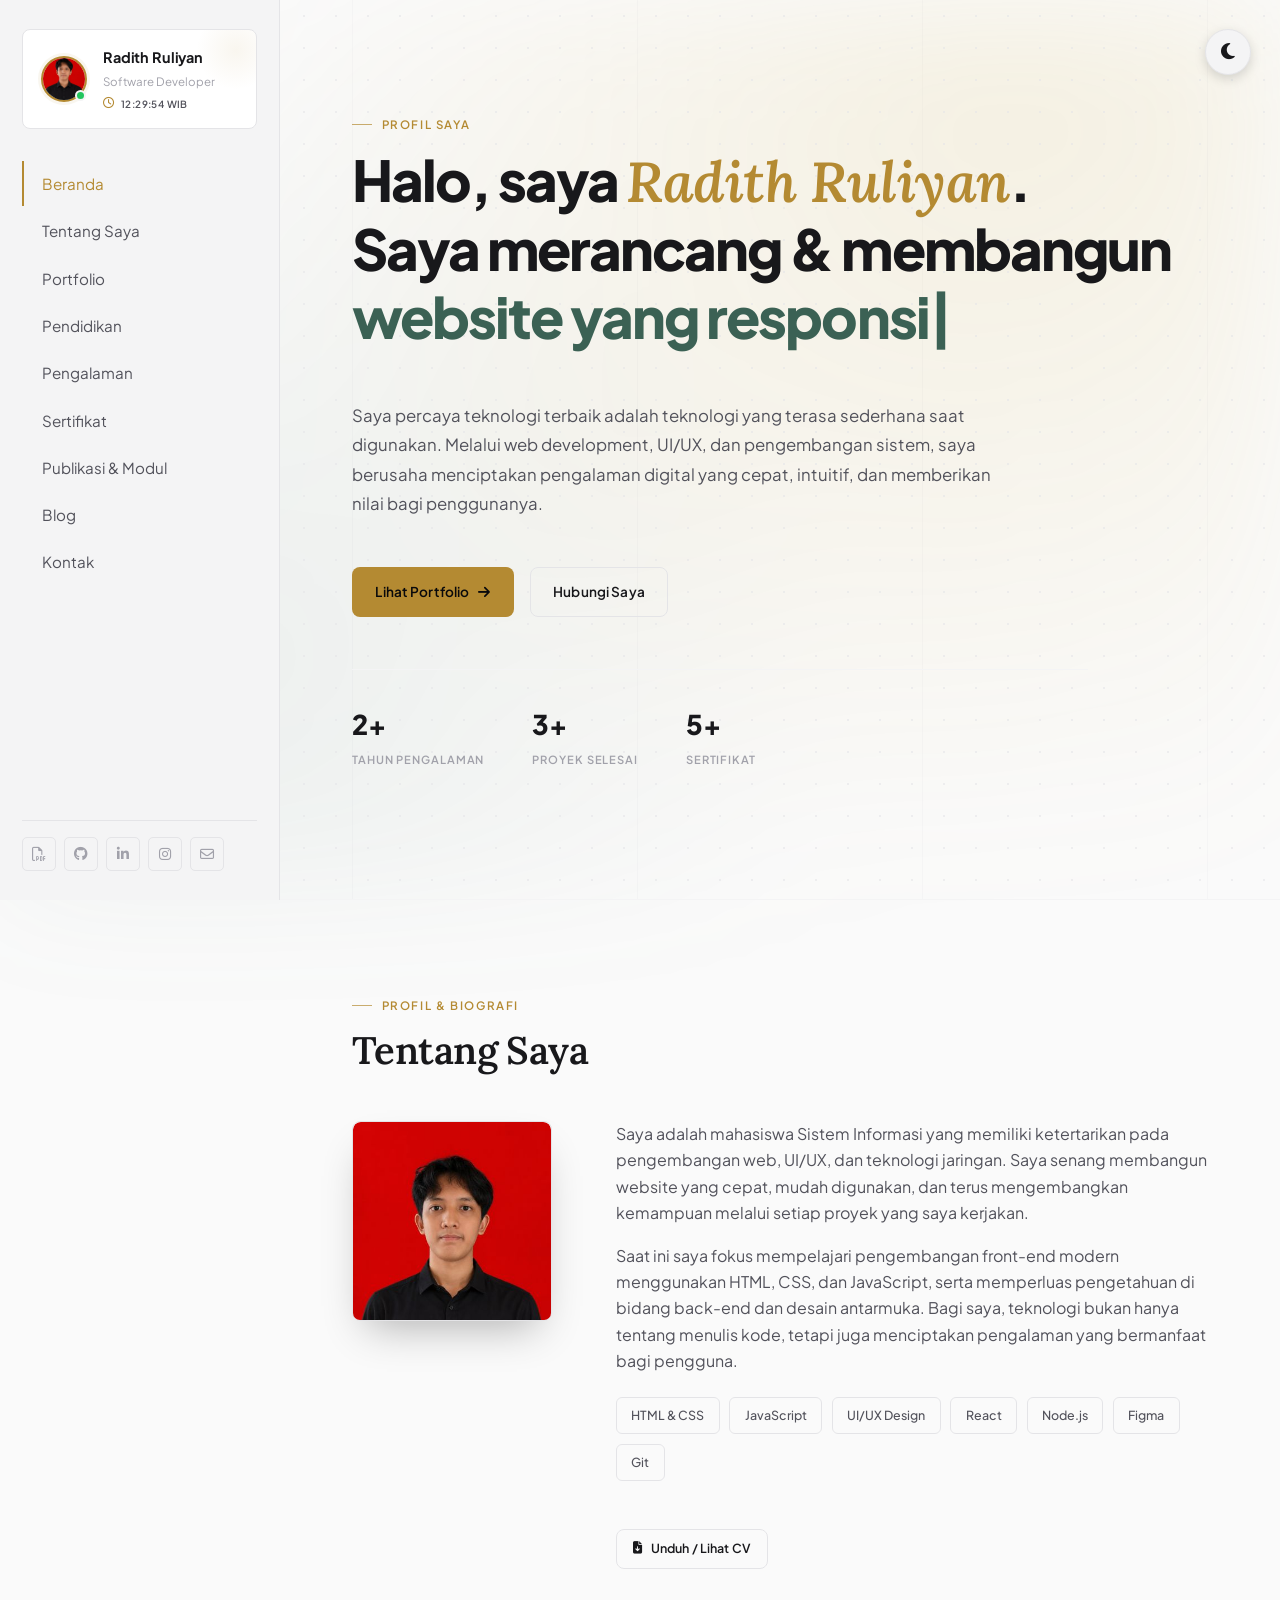
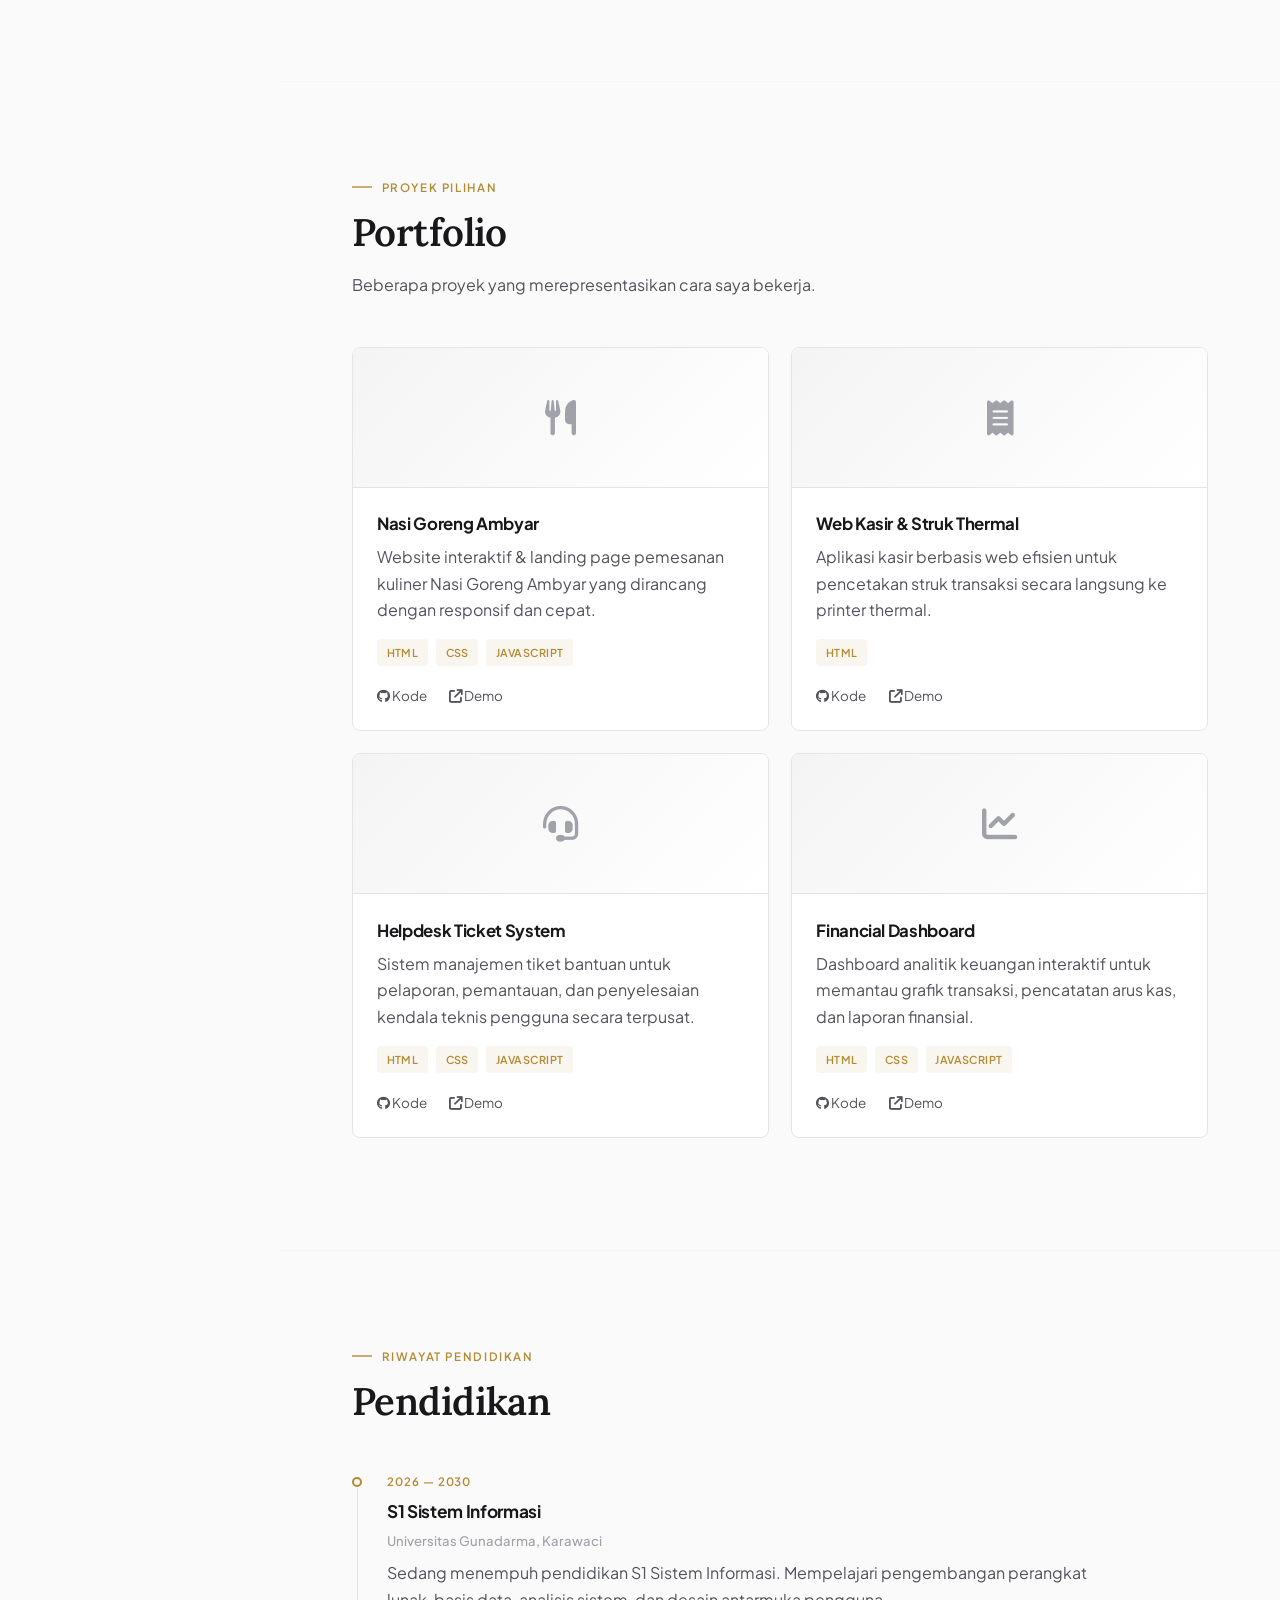
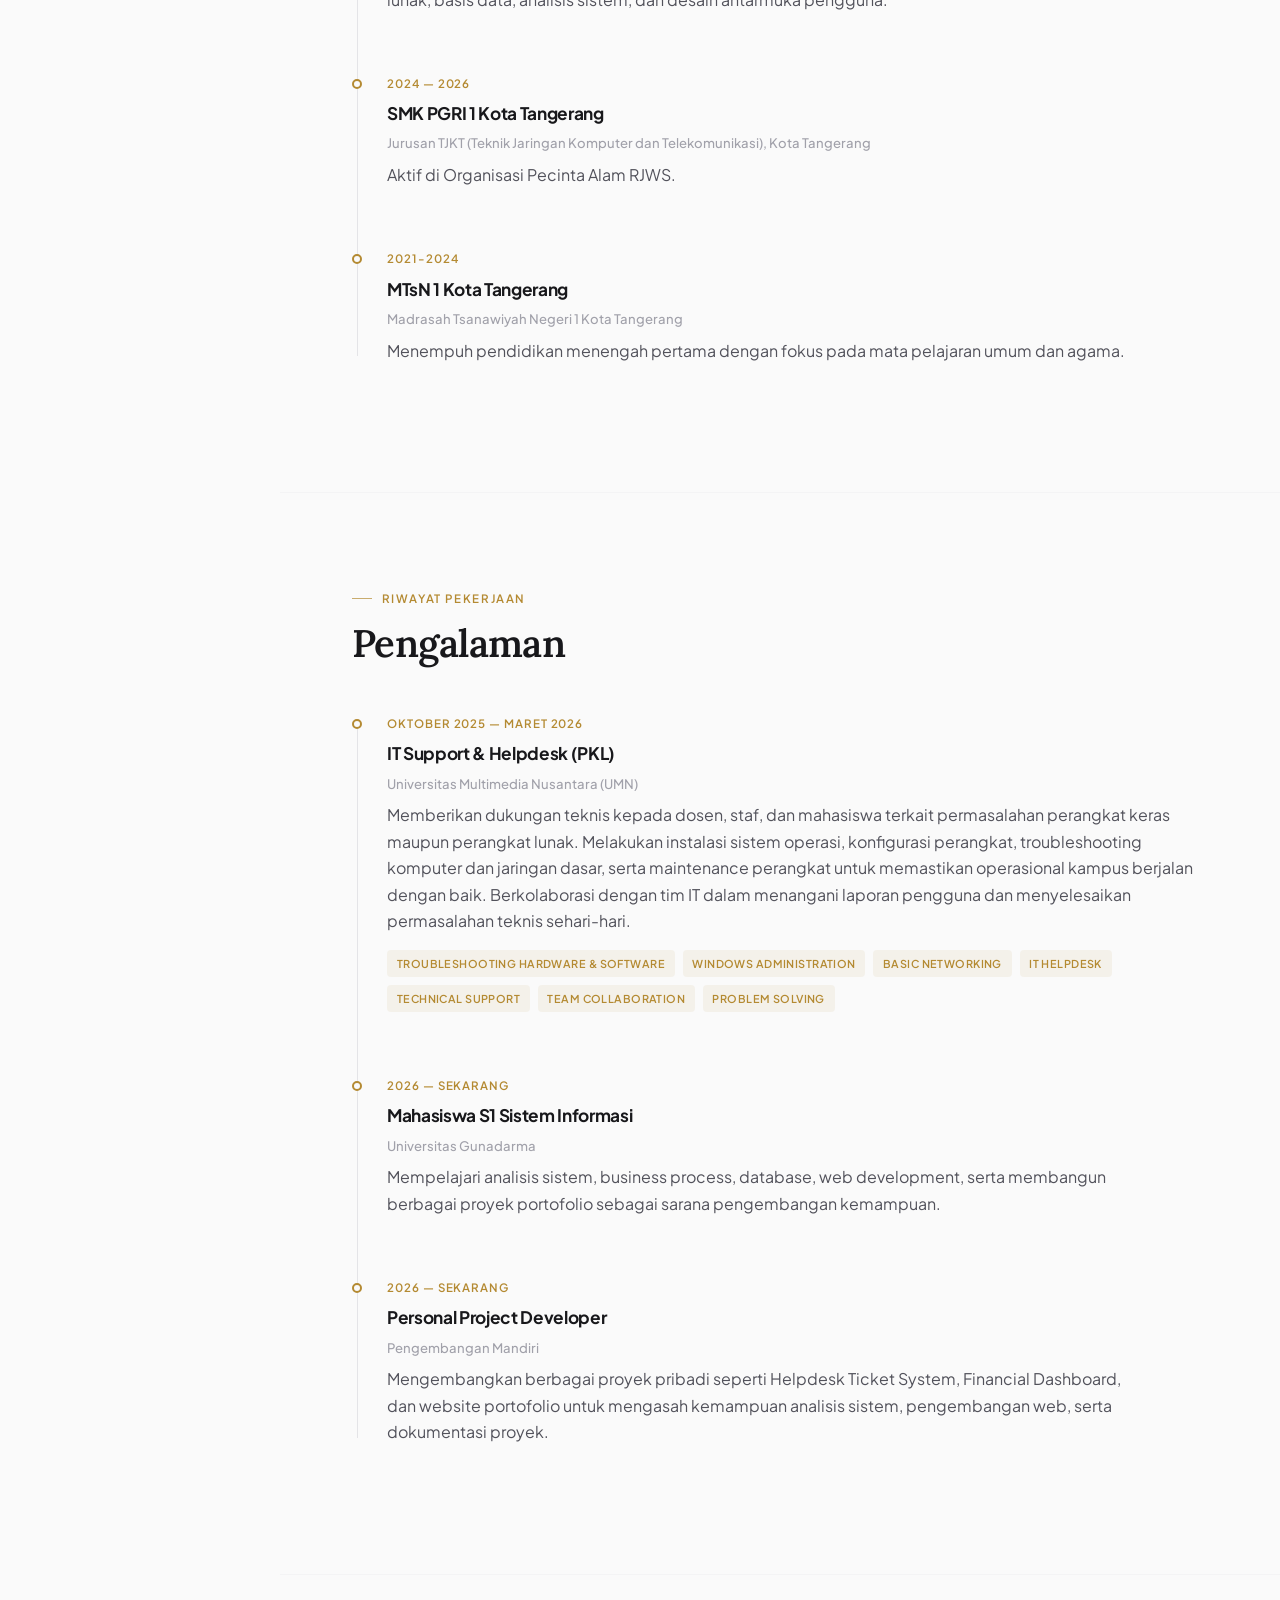
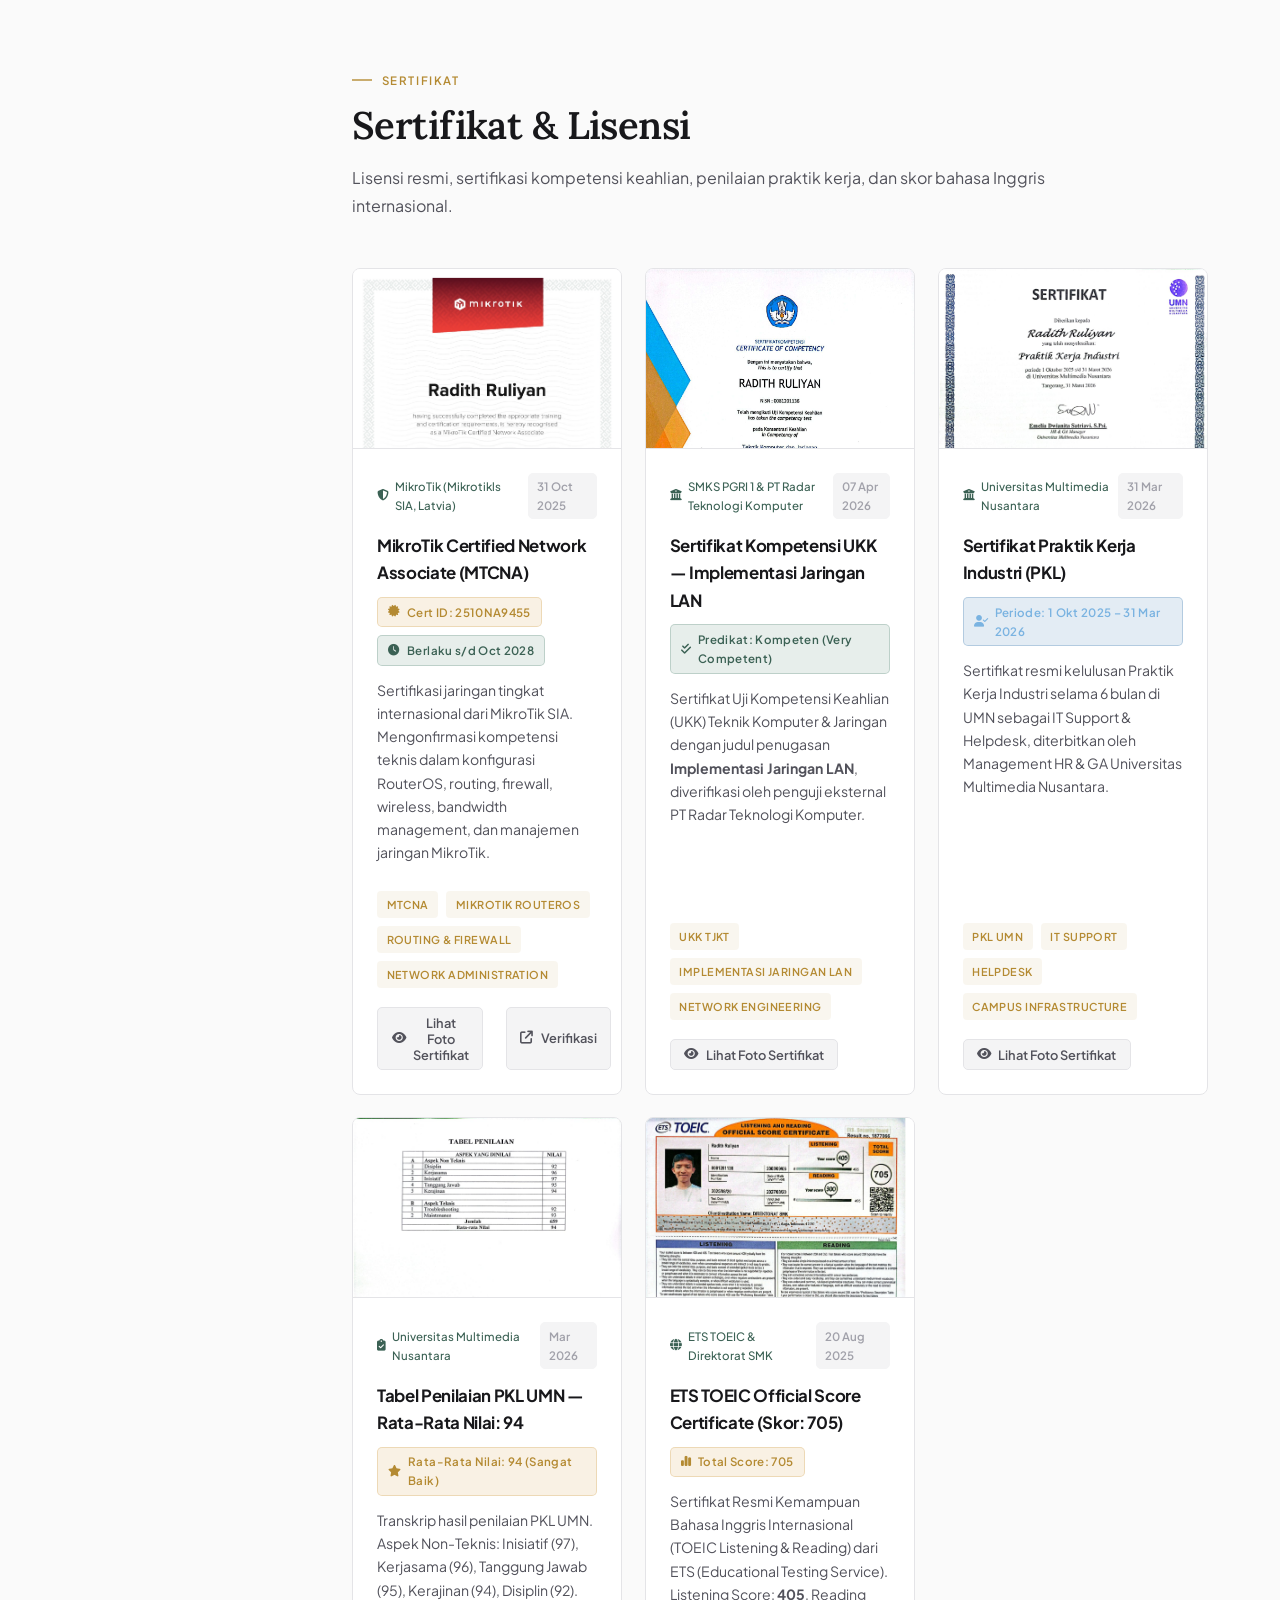
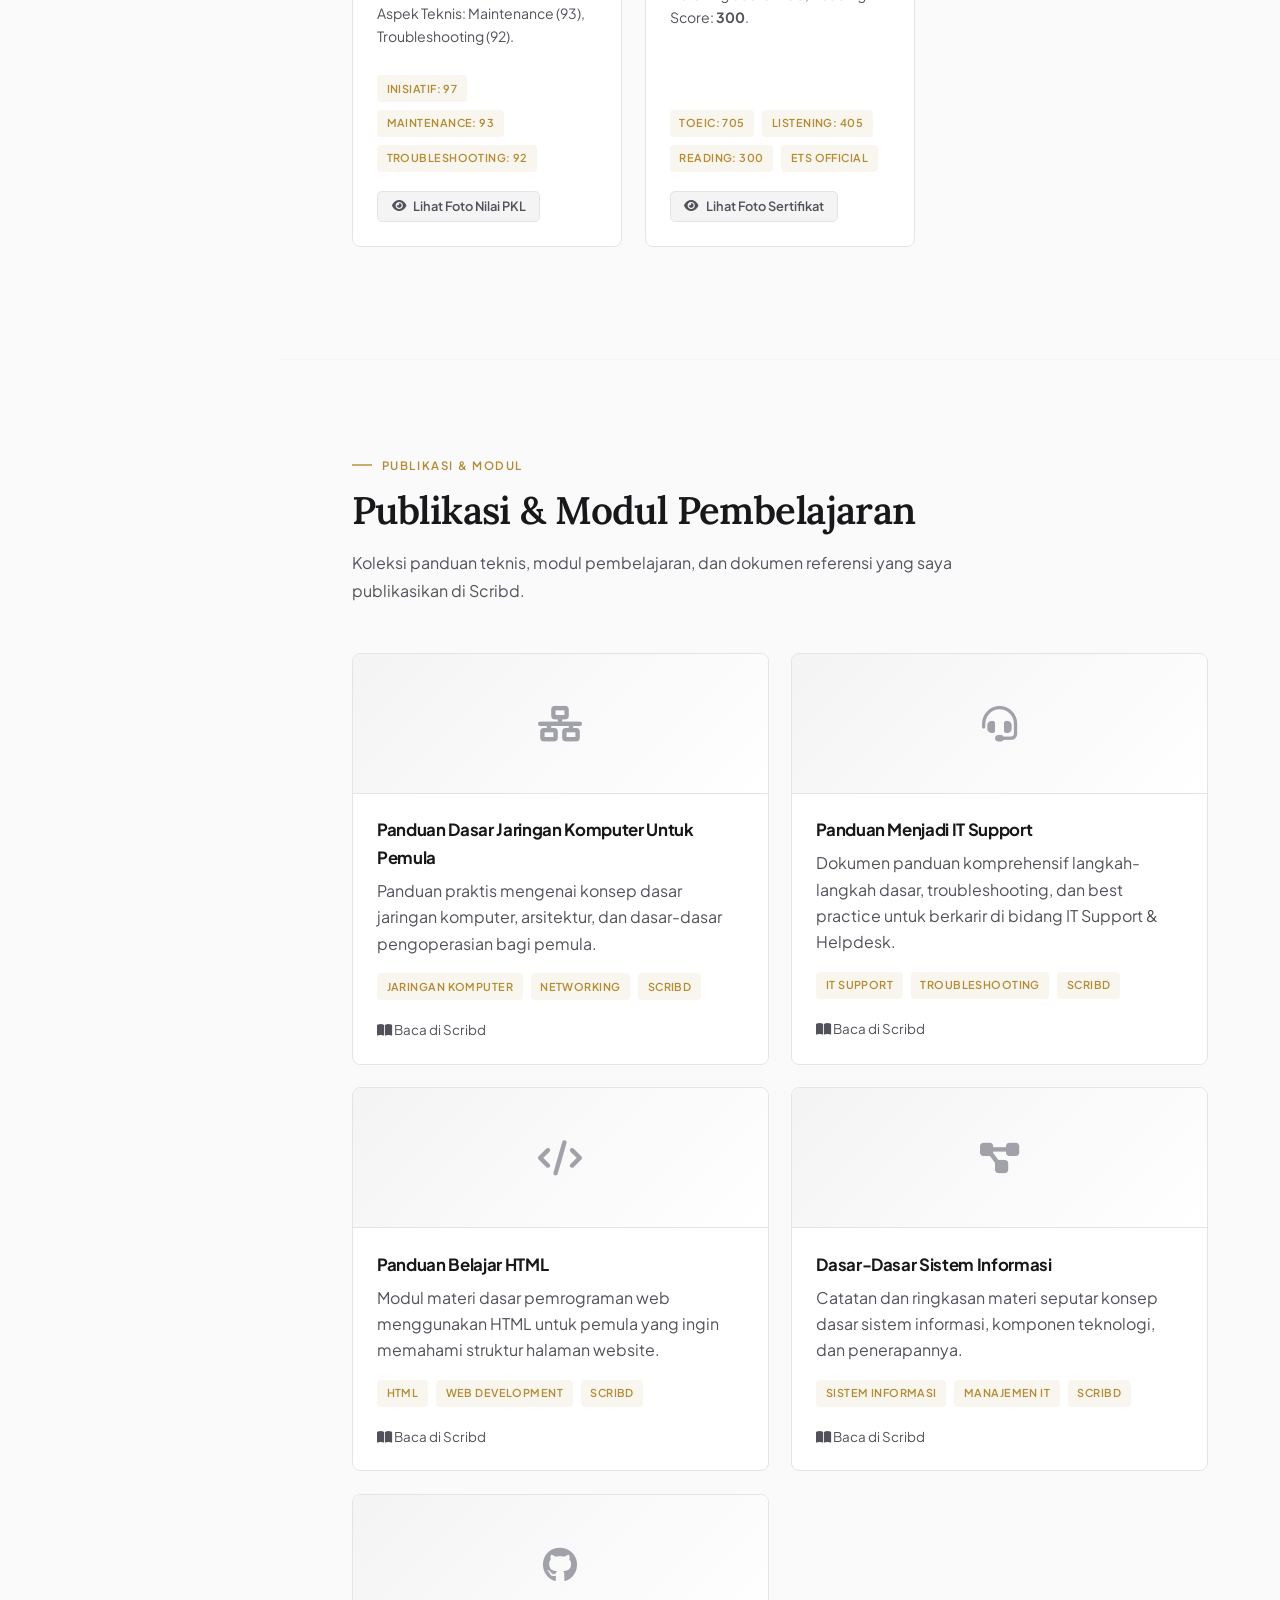
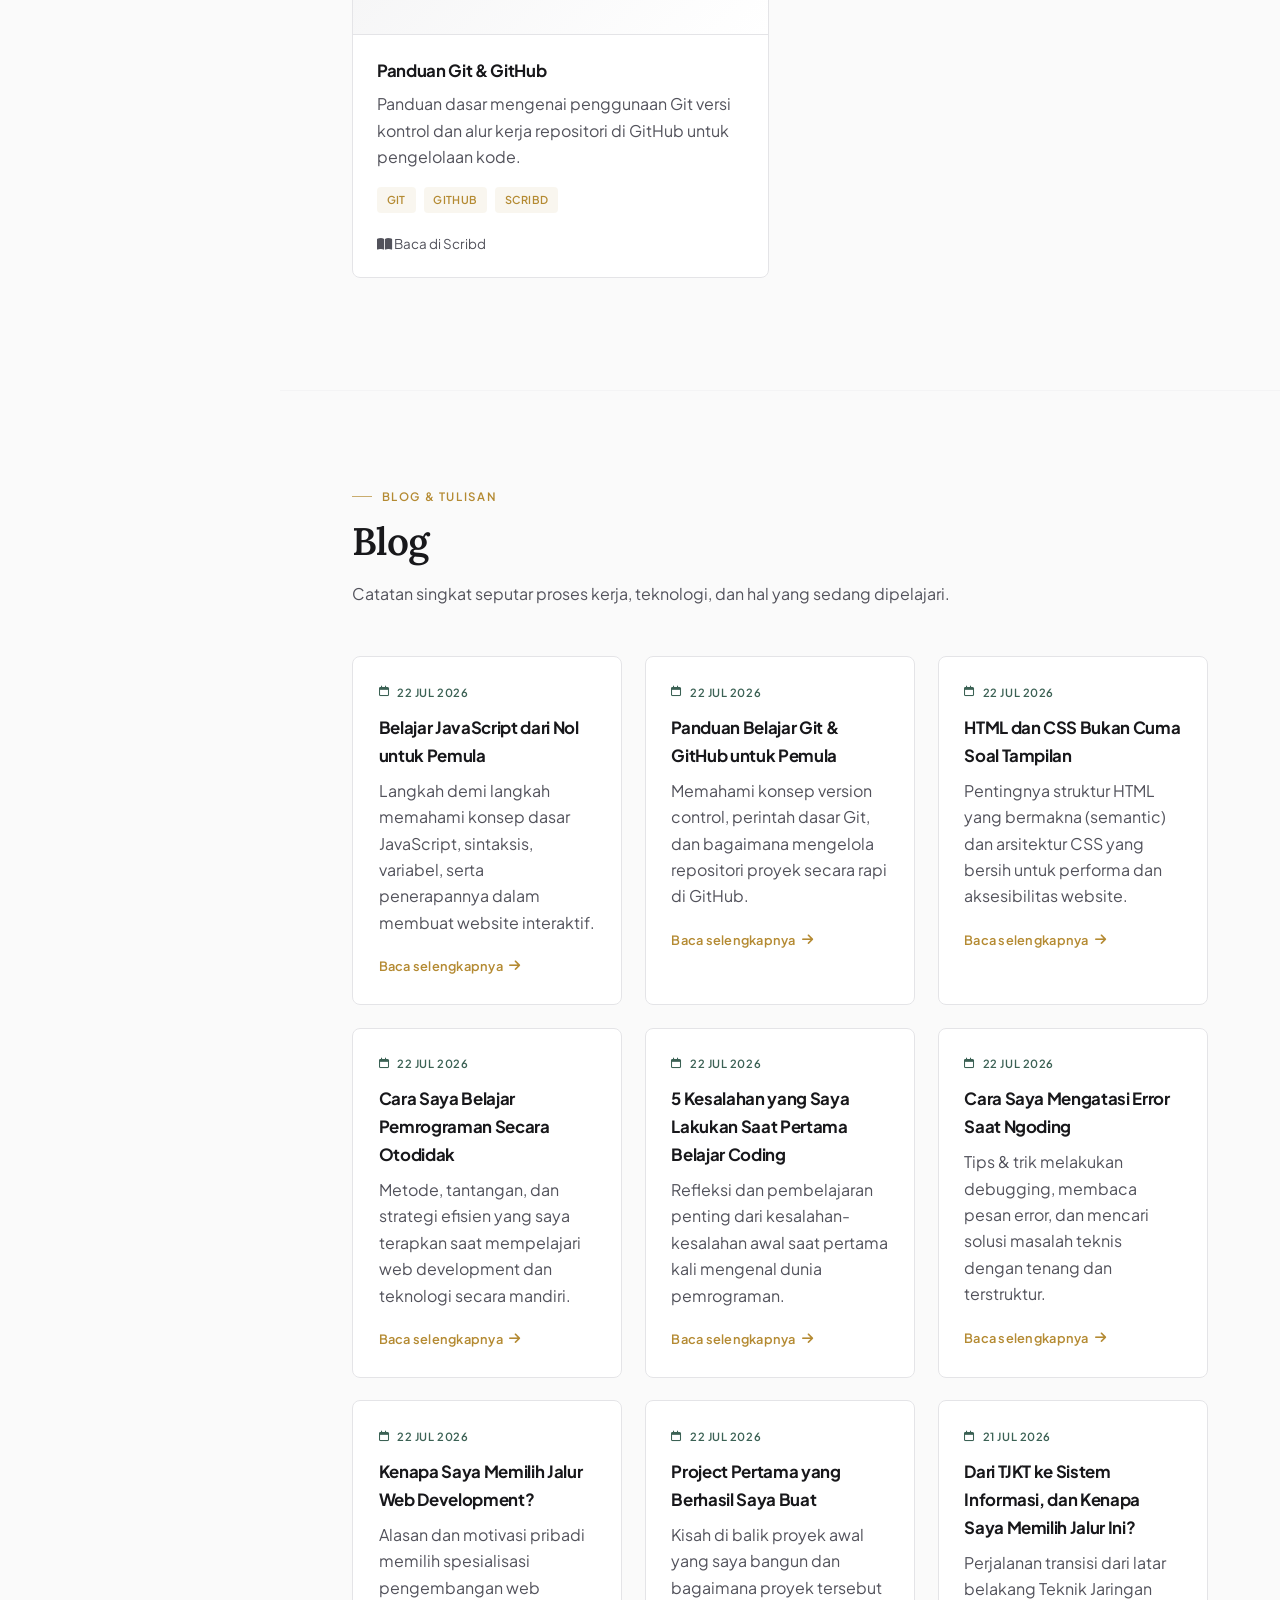
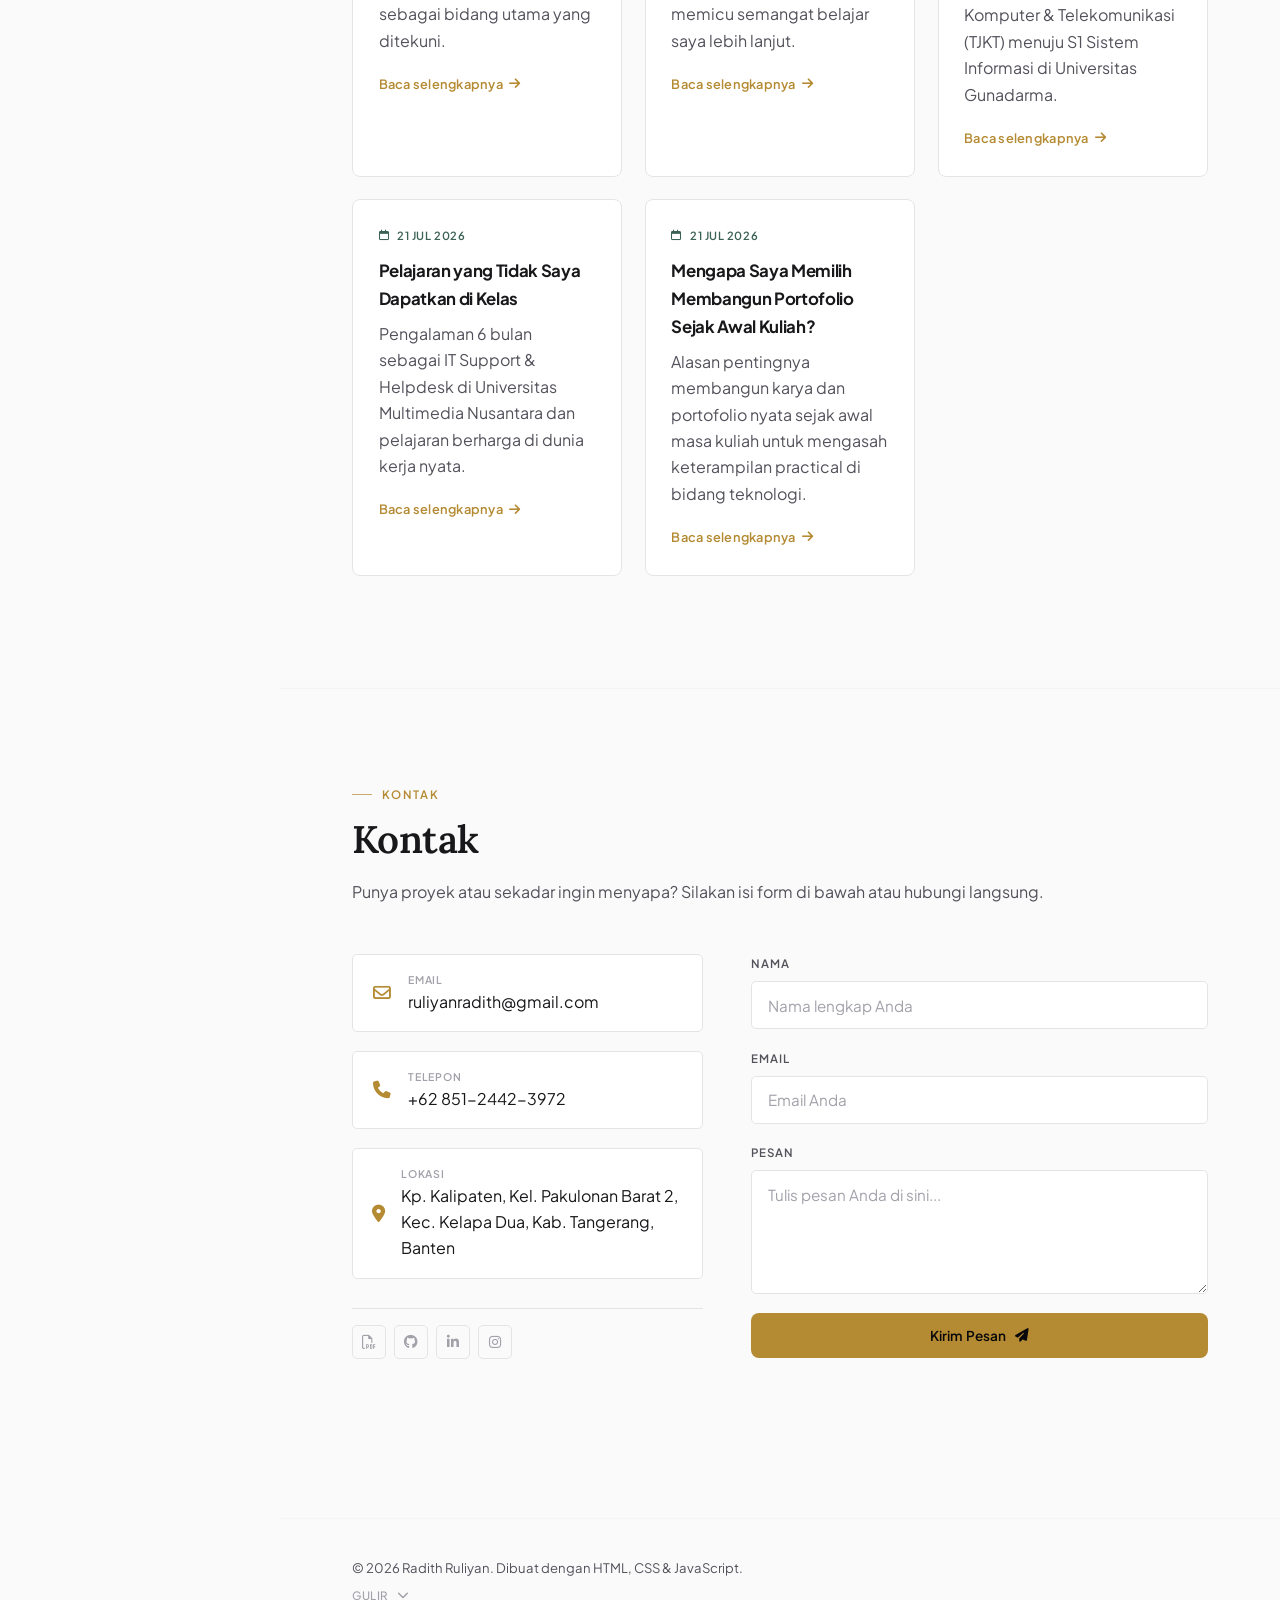
==== commit 22722544: "Add files via upload" ====
--- a/index.html
+++ b/index.html
@@ -18,6 +18,14 @@
 </head>
 <body>
 
+<!-- Structural Layout Grid Lines -->
+<div class="bg-grid-lines" aria-hidden="true">
+  <div class="bg-grid-line"></div>
+  <div class="bg-grid-line"></div>
+  <div class="bg-grid-line"></div>
+  <div class="bg-grid-line"></div>
+</div>
+
 <!-- ===== THEME TOGGLE ===== -->
 <button class="theme-toggle" id="themeToggle" aria-label="Ubah tema" aria-live="polite">
   <i class="fa-solid fa-moon"></i>
@@ -38,7 +46,7 @@
     <div class="brand-info">
       <span class="brand-name">Radith Ruliyan</span>
       <span class="brand-role">Software Developer</span>
-      <span class="brand-avail"><i class="fa-solid fa-circle"></i> Open to work</span>
+      <span class="brand-time" id="localTime" title="Waktu Lokal Radith (Tangerang, Banten)"><i class="fa-regular fa-clock"></i> --:-- WIB</span>
     </div>
   </div>
 
--- a/style.css
+++ b/style.css
@@ -58,13 +58,63 @@
 
 body{
   margin: 0;
-  background: var(--bg) radial-gradient(circle at 75% 0%, var(--bg-ambient), transparent 60%);
+  background: var(--bg);
   color: var(--text-primary);
   font-family: var(--font-body);
   font-weight: 400;
   line-height: 1.65;
   -webkit-font-smoothing: antialiased;
   transition: background-color .3s var(--ease), color .3s var(--ease);
+  position: relative;
+}
+
+/* Premium micro-dot texture - Made more visible */
+body::before {
+  content: '';
+  position: fixed;
+  inset: 0;
+  z-index: -1;
+  pointer-events: none;
+  background-image: radial-gradient(var(--border) 1.5px, transparent 1.5px);
+  background-size: 32px 32px;
+  opacity: 0.55;
+  transition: opacity 0.3s var(--ease);
+}
+
+/* Ambient dynamic glowing orbs - Increased visibility */
+body::after {
+  content: '';
+  position: fixed;
+  inset: 0;
+  z-index: -2;
+  pointer-events: none;
+  background: 
+    radial-gradient(circle at 80% 10%, rgba(212, 175, 55, 0.12) 0%, transparent 60%),
+    radial-gradient(circle at 15% 75%, rgba(77, 124, 107, 0.08) 0%, transparent 50%),
+    radial-gradient(circle at 50% 50%, var(--bg-ambient) 0%, transparent 70%);
+  filter: blur(60px);
+}
+
+/* Structural Layout Grid Lines */
+.bg-grid-lines {
+  position: fixed;
+  inset: 0;
+  pointer-events: none;
+  z-index: -3;
+  display: flex;
+  justify-content: space-between;
+  max-width: 1100px;
+  margin: 0 auto;
+  padding: 0 4.5rem;
+  left: var(--sidenav-w);
+  right: 0;
+  transition: left 0.35s var(--ease);
+}
+.bg-grid-line {
+  width: 1px;
+  height: 100%;
+  background: var(--border-soft);
+  opacity: 0.8;
 }
 
 h1,h2,h3{
@@ -162,7 +212,12 @@
   border-radius: var(--radius);
   position: relative;
   overflow: hidden;
-  transition: border-color .3s var(--ease), background-color .3s var(--ease);
+  transition: border-color .3s var(--ease), background-color .3s var(--ease), transform .3s var(--ease), box-shadow .3s var(--ease);
+}
+.sidenav__brand:hover {
+  transform: translateY(-2px);
+  border-color: var(--accent);
+  box-shadow: 0 8px 24px -10px rgba(212, 175, 55, 0.15);
 }
 /* subtle accent glow sweep top-right */
 .sidenav__brand::before{
@@ -228,21 +283,20 @@
   overflow: hidden;
   text-overflow: ellipsis;
 }
-.brand-avail{
+.brand-time{
   display: inline-flex;
   align-items: center;
   gap: .35rem;
   font-family: var(--font-display);
   font-weight: 600;
   font-size: .62rem;
-  letter-spacing: .06em;
-  text-transform: uppercase;
-  color: #22c55e;
+  letter-spacing: .04em;
+  color: var(--text-secondary);
   margin-top: .1rem;
 }
-.brand-avail i{
-  font-size: .45rem;
-  animation: pulse-dot 2.2s ease-out infinite;
+.brand-time i{
+  font-size: .72rem;
+  color: var(--accent);
 }
 
 .sidenav__links{
@@ -1066,6 +1120,8 @@
   .theme-toggle{ right: 4.5rem; top: 0.9rem; width: 42px; height: 42px; }
   .to-top{ right: 1.2rem; bottom: 1.2rem; width: 42px; height: 42px; }
 
+  .bg-grid-lines { left: 0; padding: 0 1.4rem; }
+
   main{ margin-left: 0; }
   .section{ padding: 4.5rem 1.4rem 5rem; }
 
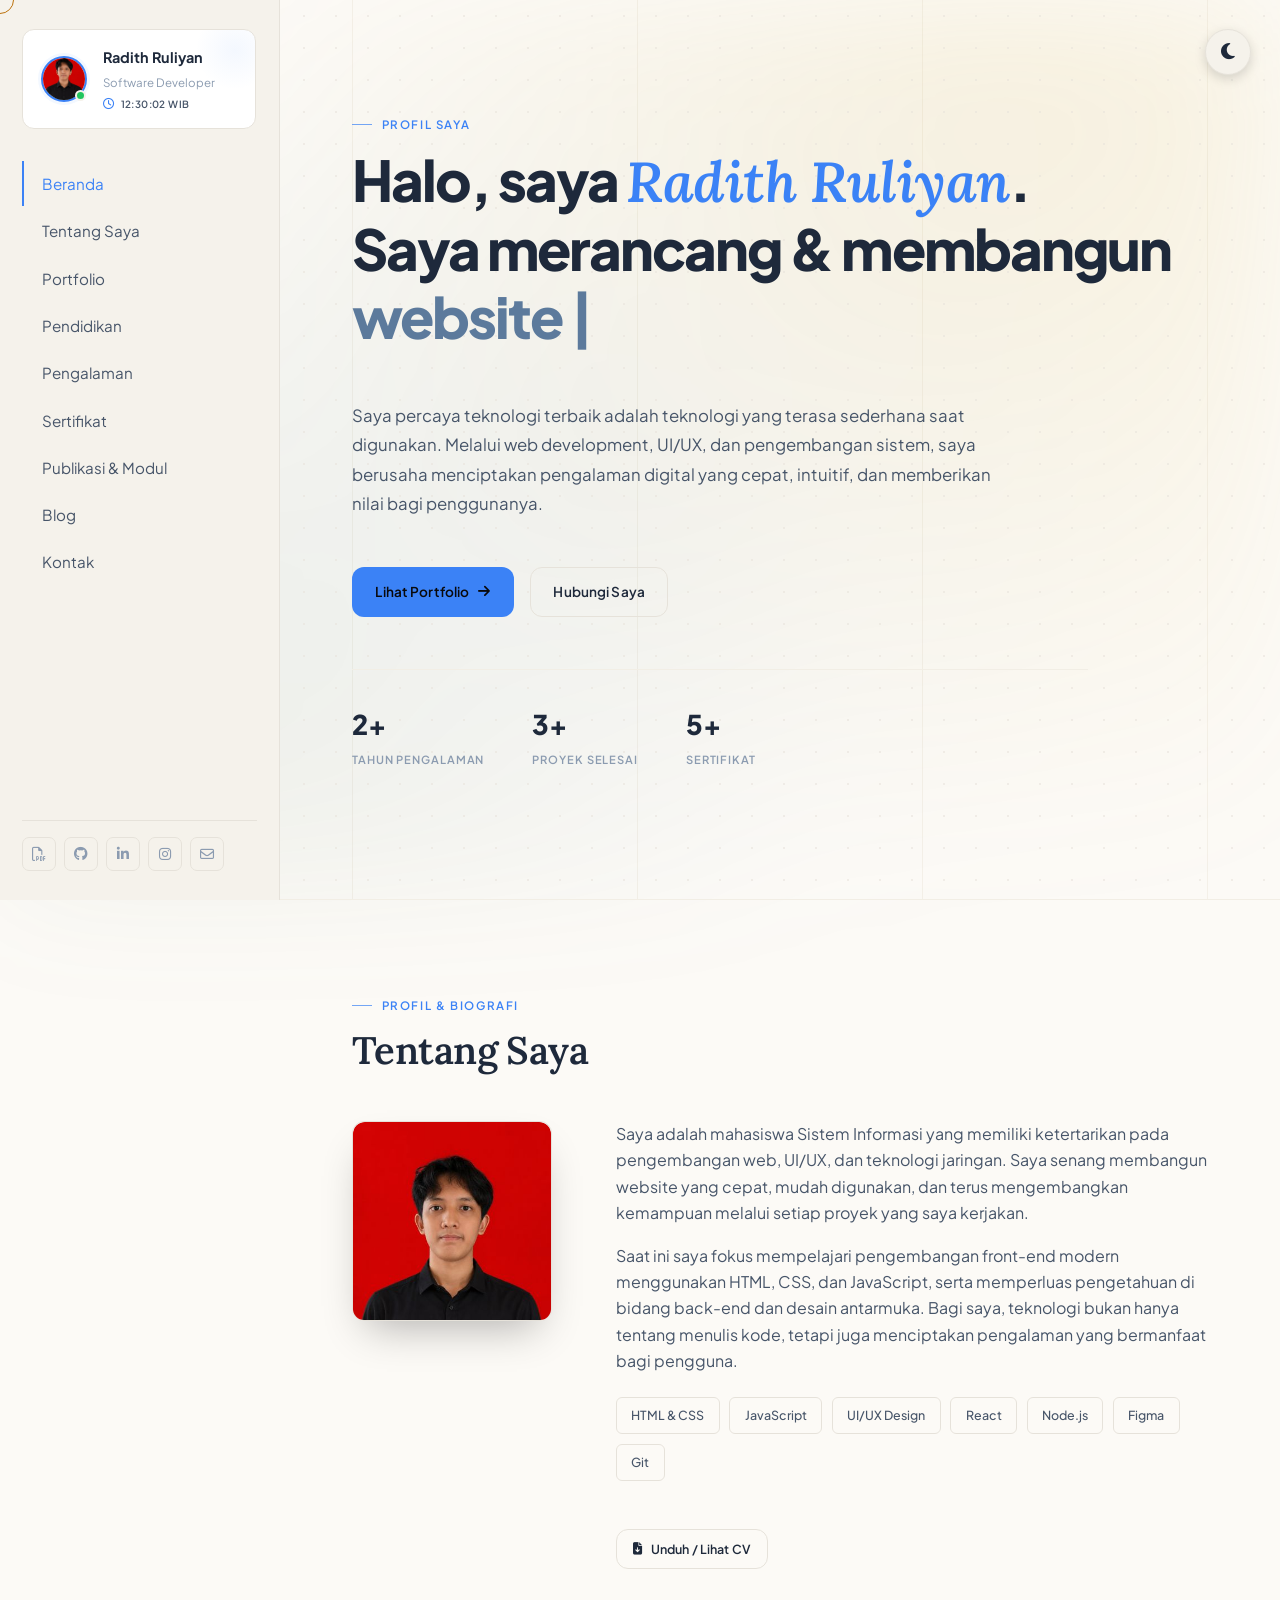
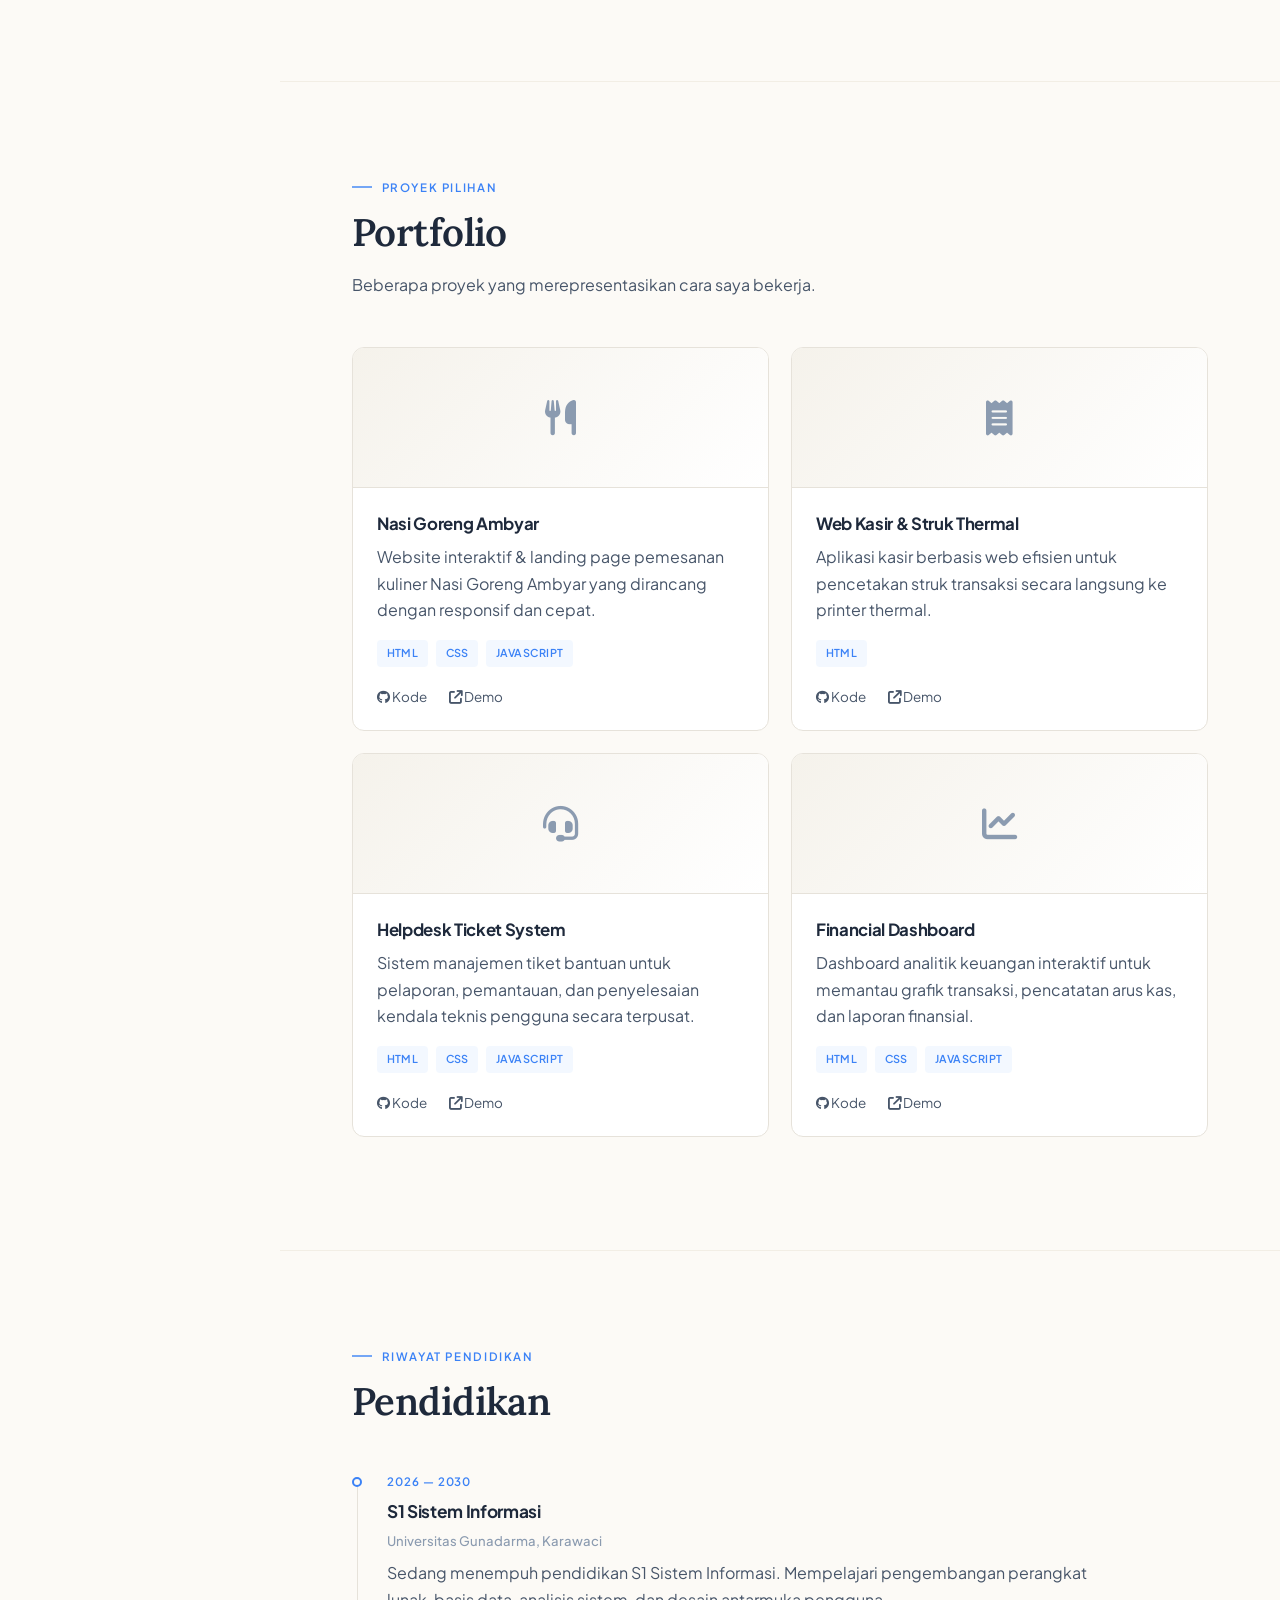
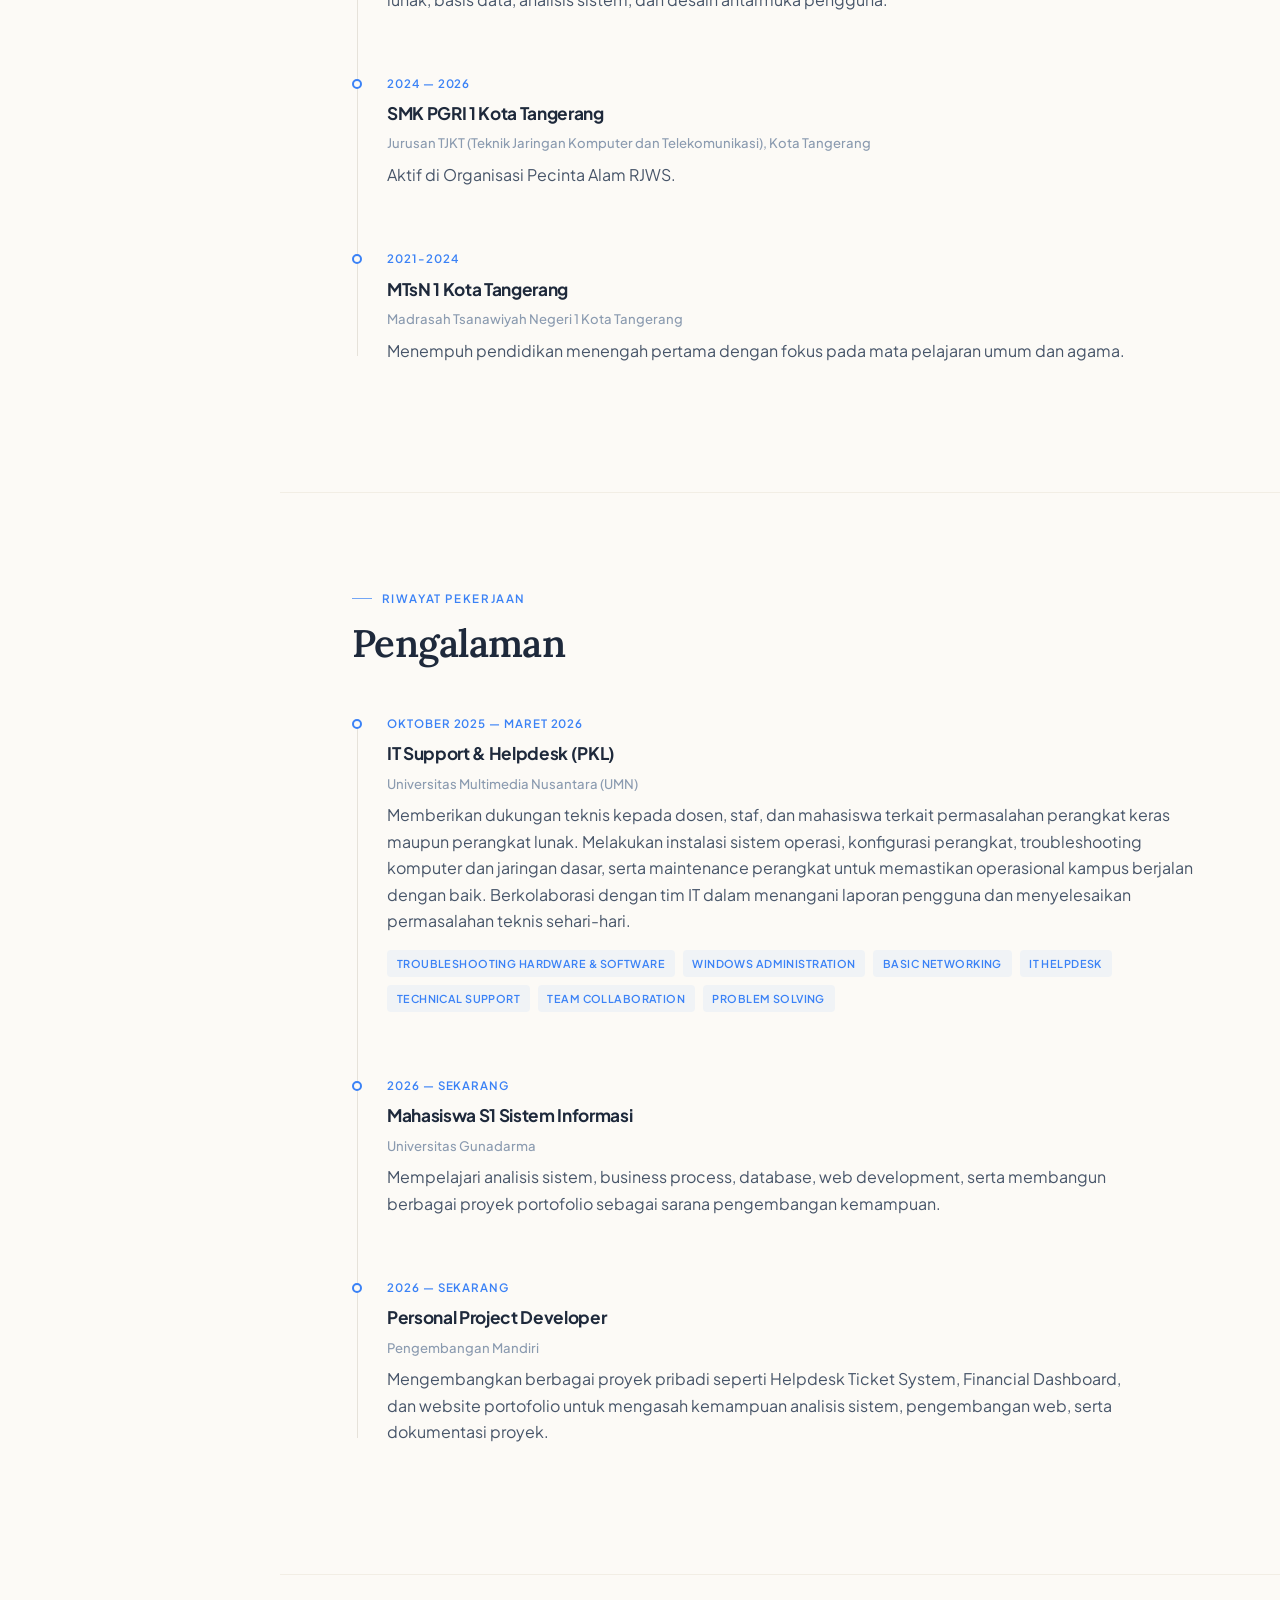
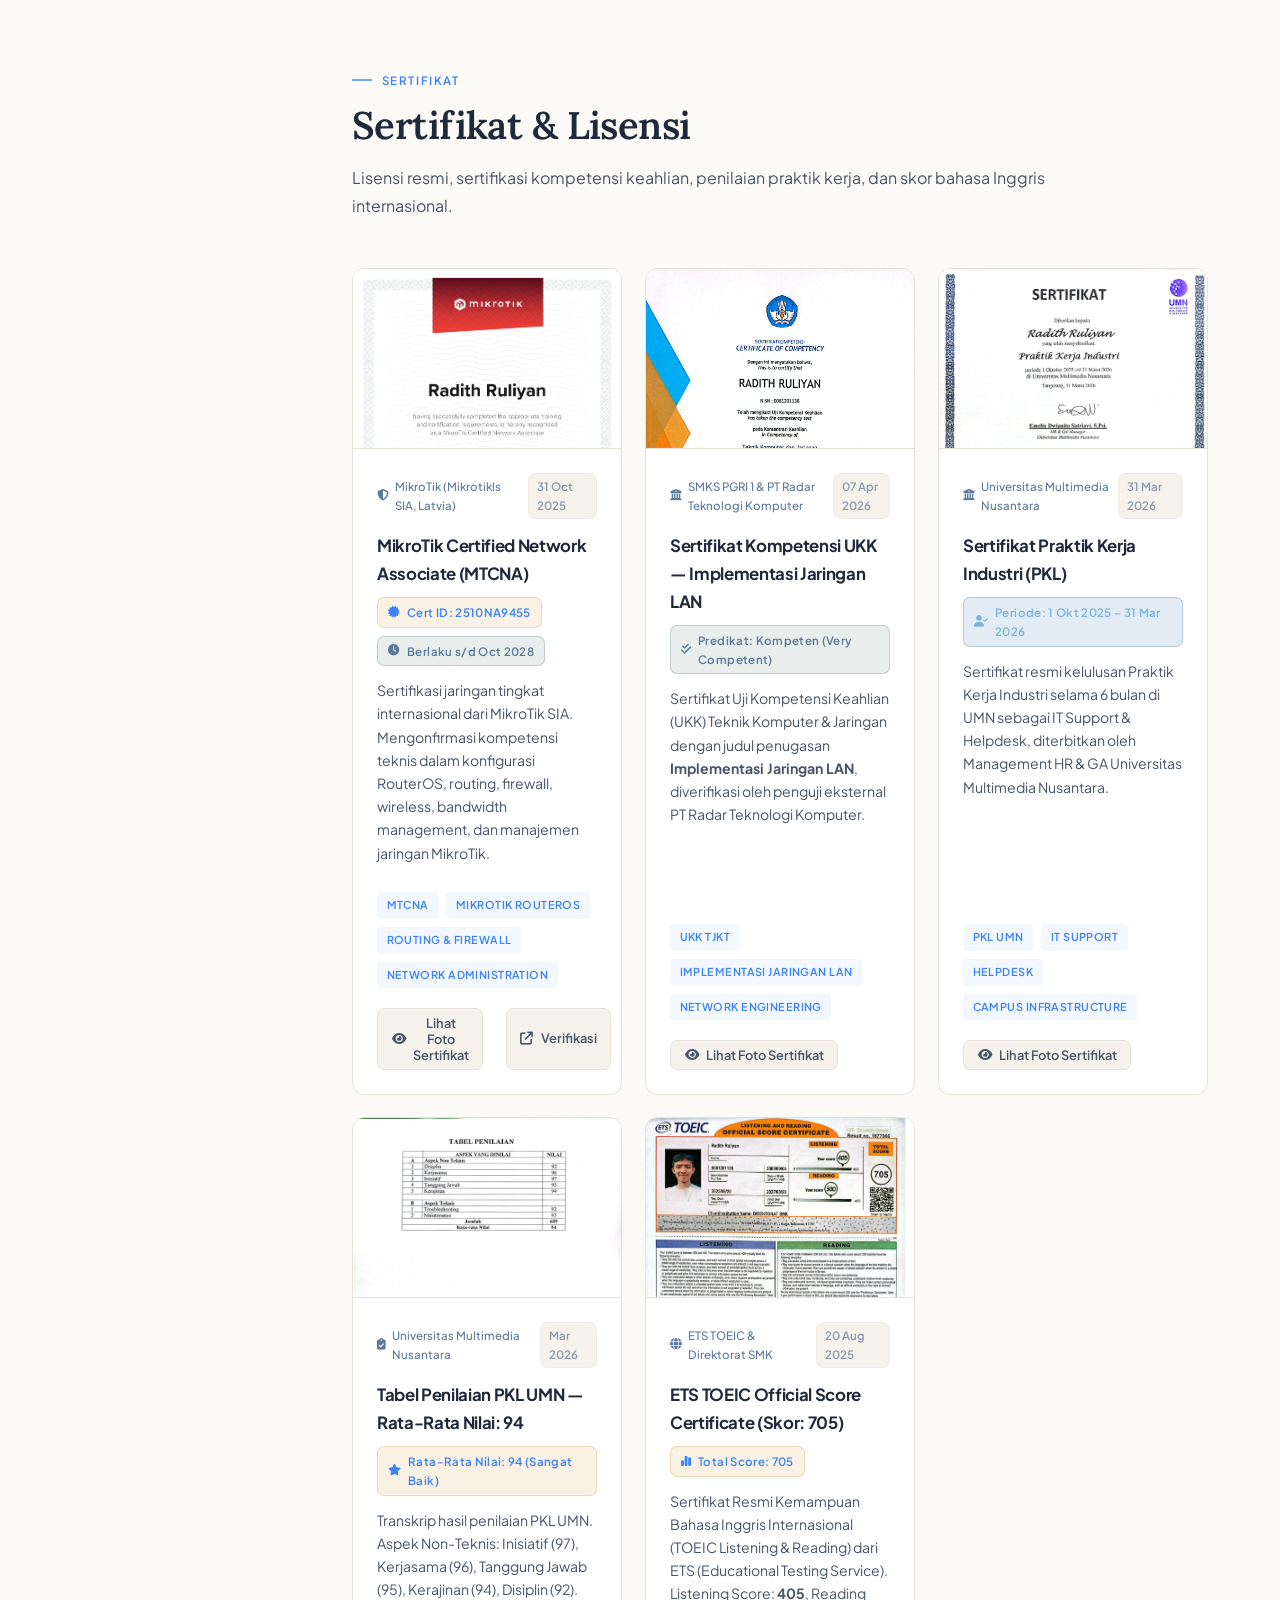
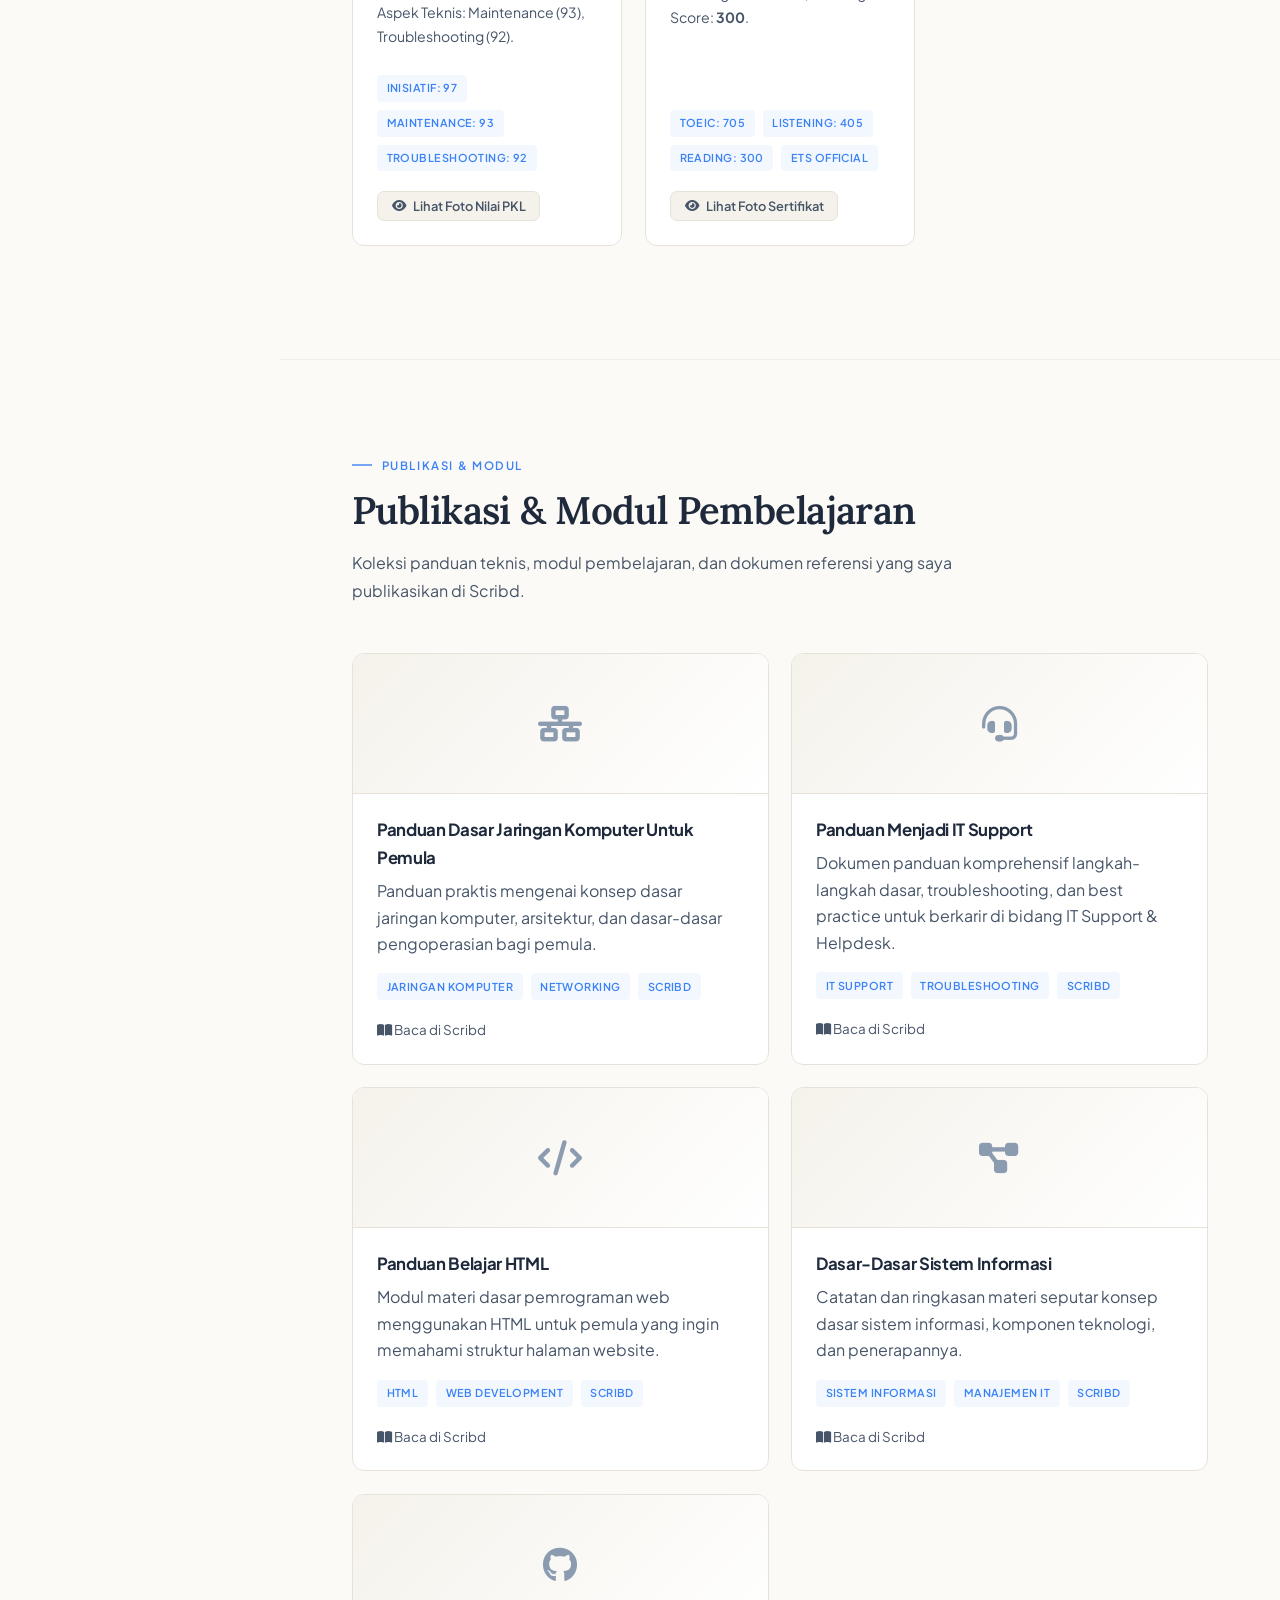
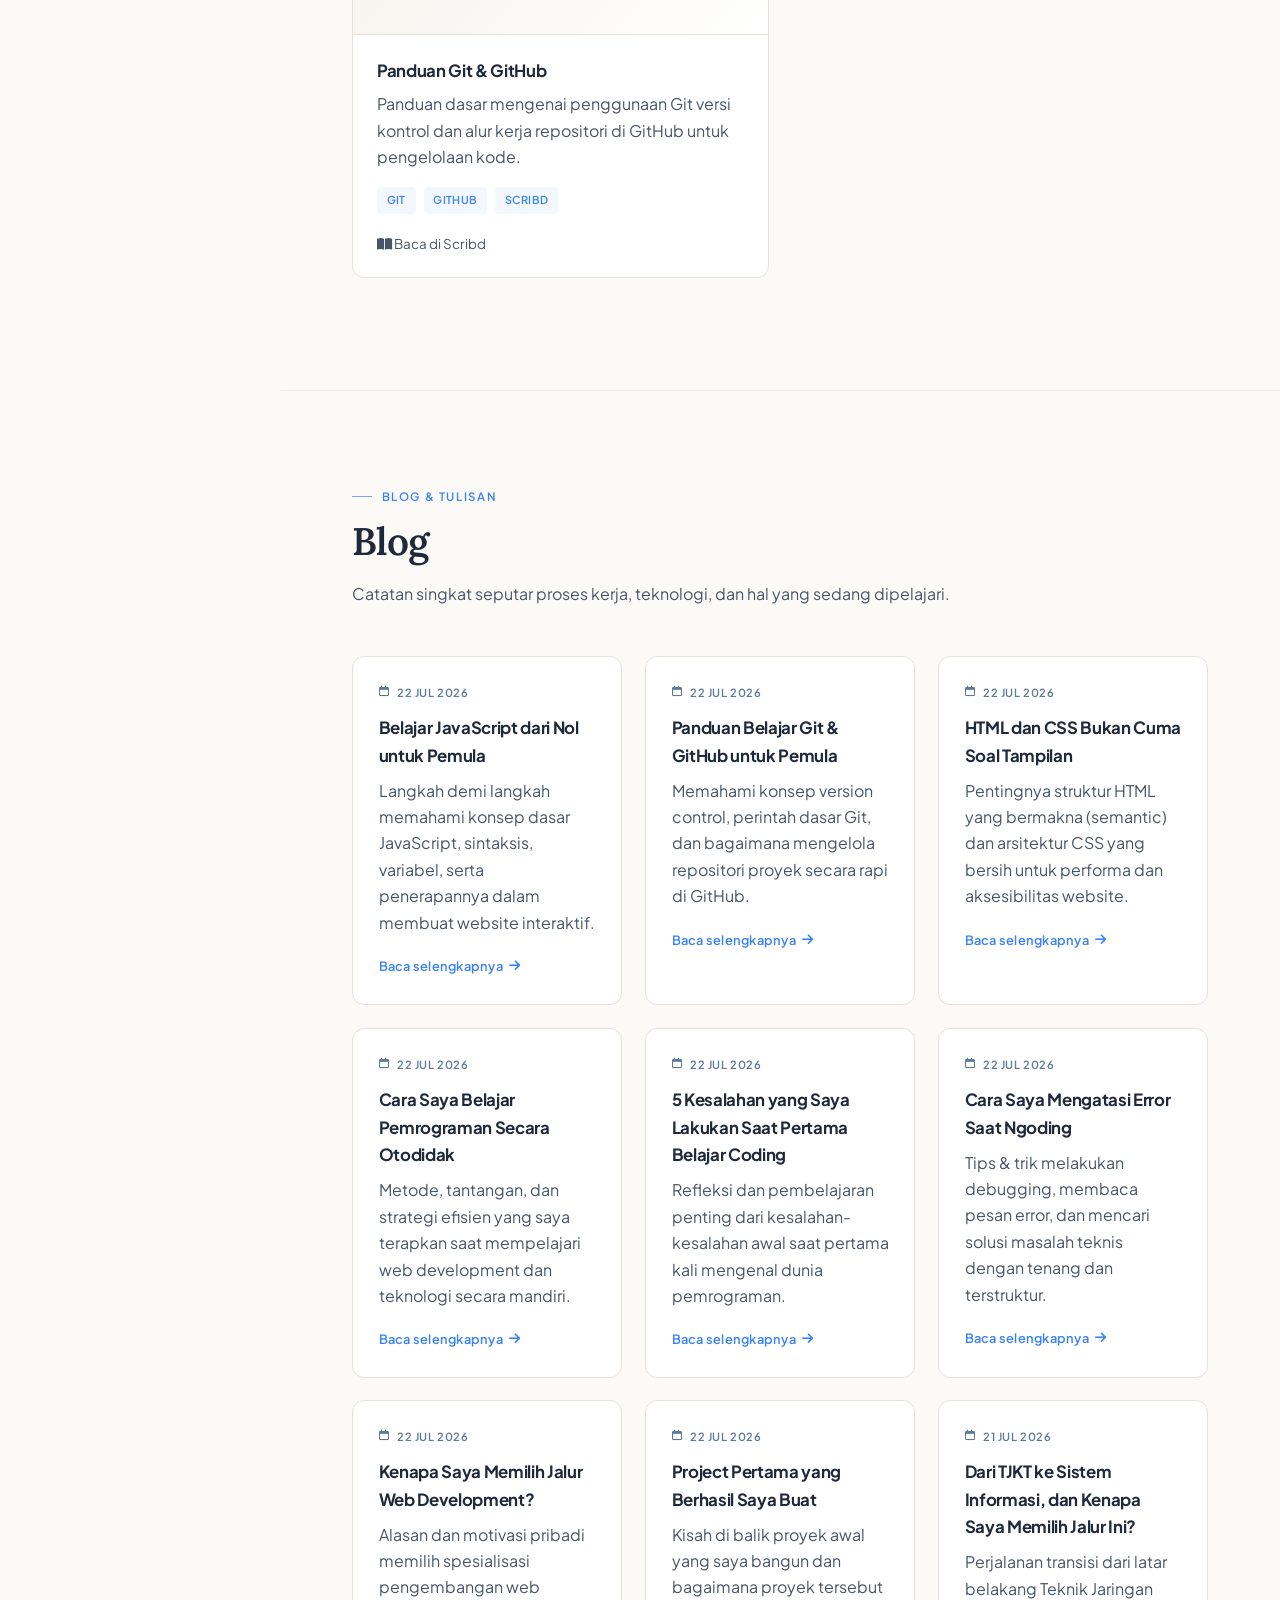
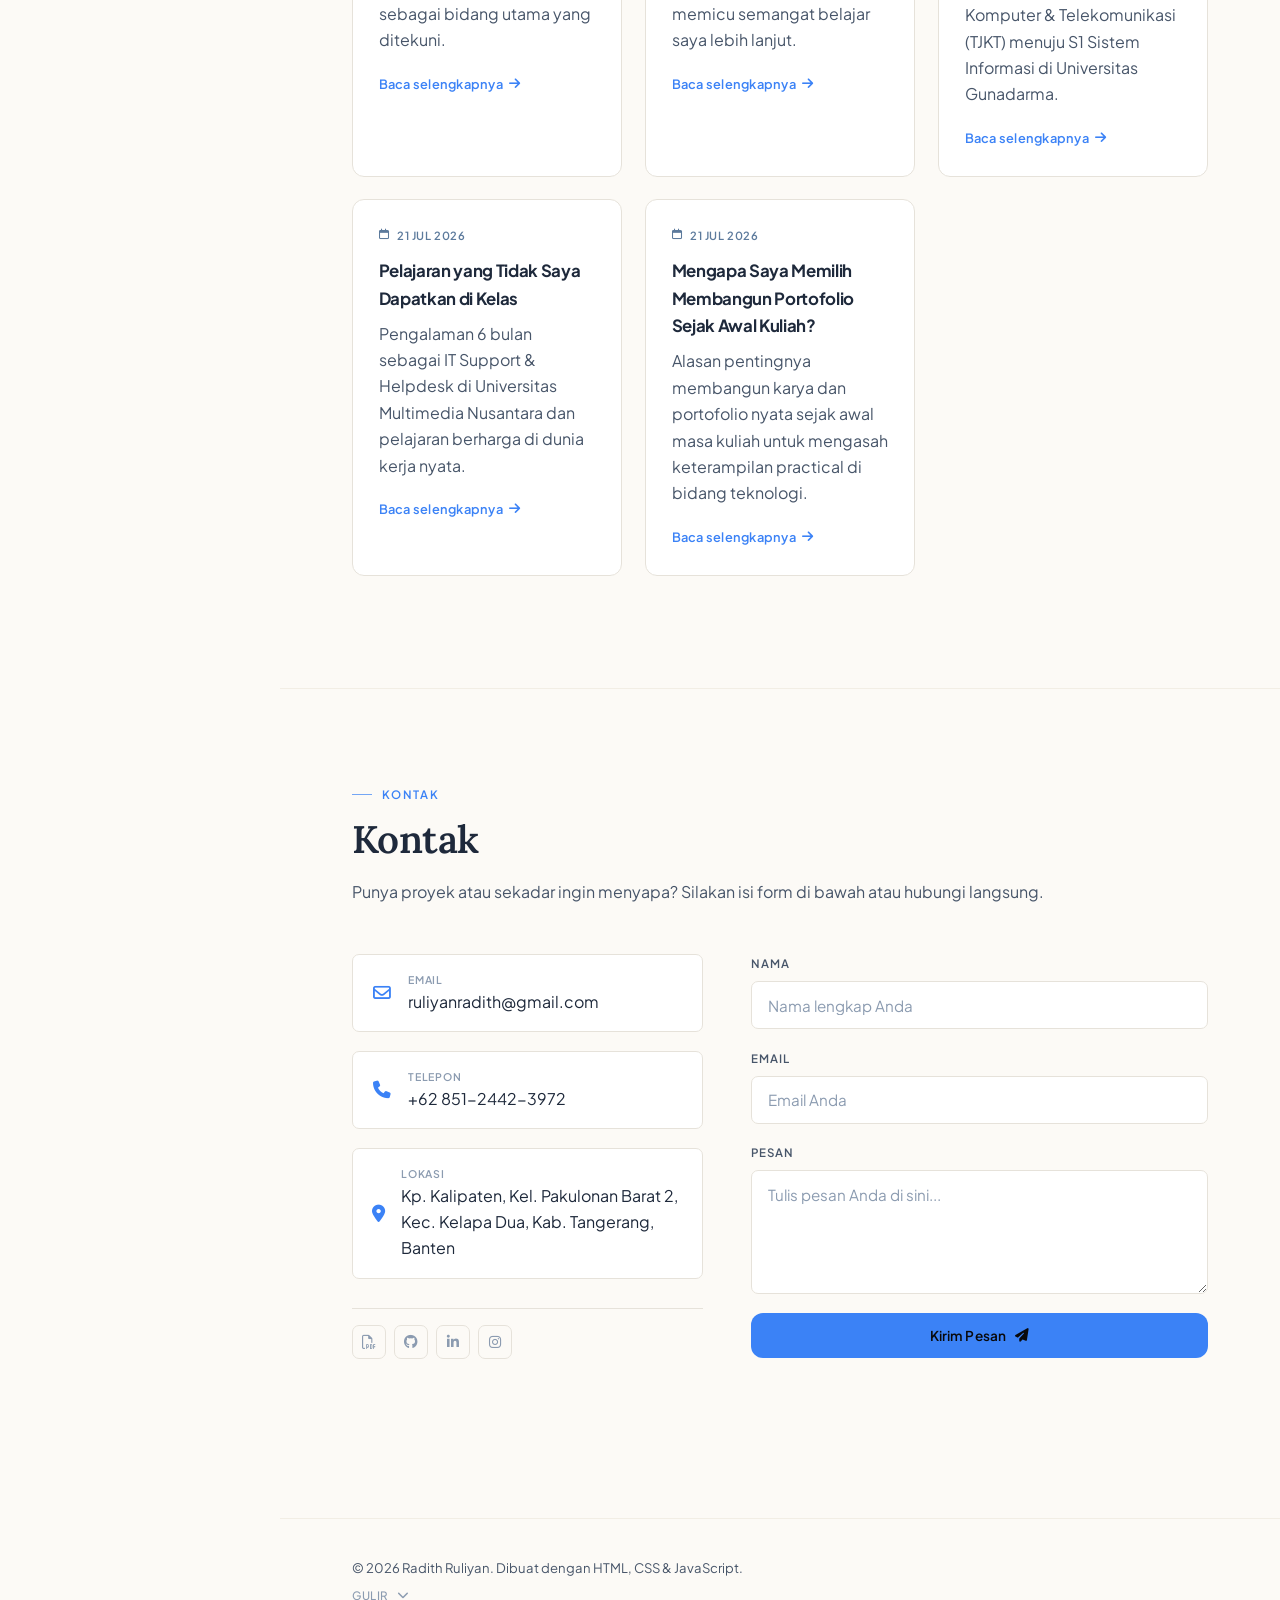
==== commit 06781c47: "Add files via upload" ====
--- a/index.html
+++ b/index.html
@@ -169,8 +169,8 @@
             <span class="tag">HTML</span>
           </div>
           <div class="card__links">
-            <a href="https://github.com/Radith-Ruliyan/WEB-KASIR" target="_blank" rel="noopener noreferrer"><i class="fa-brands fa-github"></i> Kode</a>
-            <a href="https://radith-ruliyan.github.io/WEB-KASIR/" target="_blank" rel="noopener noreferrer"><i class="fa-solid fa-arrow-up-right-from-square"></i> Demo</a>
+            <a href="https://github.com/Radith-Ruliyan/Aplikasi-Kasir" target="_blank" rel="noopener noreferrer"><i class="fa-brands fa-github"></i> Kode</a>
+            <a href="https://radith-ruliyan.github.io/Aplikasi-Kasir/" target="_blank" rel="noopener noreferrer"><i class="fa-solid fa-arrow-up-right-from-square"></i> Demo</a>
           </div>
         </div>
       </article>
@@ -696,6 +696,10 @@
   </div>
 </div>
 
+<!-- Custom Magnetic Cursor Elements -->
+<div class="custom-cursor" id="customCursor"></div>
+<div class="custom-cursor-dot" id="customCursorDot"></div>
+
 <script src="script.js"></script>
 </body>
 </html>
--- a/style.css
+++ b/style.css
@@ -2,48 +2,48 @@
    TOKENS
    ========================================================= */
 :root{
-  --bg:            #09090b;   /* Sleek slate black */
-  --bg-elevated:   #121215;   /* Dark matte dashboard color */
-  --bg-card:       #18181b;   /* Clean card gray */
-  --border:        #27272a;   /* Subtle high-end border */
-  --border-soft:   #1f1f23;
-  --bg-ambient:    rgba(212,162,76,0.035);
-
-  --text-primary:  #fafafa;   /* Near white */
-  --text-secondary:#a1a1aa;   /* Soft zinc gray */
-  --text-muted:    #52525b;
-
-  --accent:        #d4af37;   /* Classic satin gold */
-  --accent-dim:    #b5942b;
-  --accent-soft:   rgba(212,175,55,0.08);
-  --accent-2:      #4d7c6b;   /* Editorial tech green */
+  --bg:            #0d131f;   /* Deep warm midnight blue */
+  --bg-elevated:   #131b2c;   /* Elevated warm blue */
+  --bg-card:       #182235;   /* Warm card slate-blue */
+  --border:        #253248;   /* Soft slate-blue border */
+  --border-soft:   #1b273b;
+  --bg-ambient:    rgba(95,157,247,0.06);
+
+  --text-primary:  #f1f5f9;   /* Soft slate white */
+  --text-secondary:#94a3b8;   /* Calm slate gray */
+  --text-muted:    #64748b;
+
+  --accent:        #5f9df7;   /* Calm, soft warm sky blue */
+  --accent-dim:    #4180d8;
+  --accent-soft:   rgba(95,157,247,0.08);
+  --accent-2:      #8ba3c2;   /* Soft secondary blue-gray */
 
   --font-display: 'Plus Jakarta Sans', sans-serif;
   --font-body:    'Plus Jakarta Sans', sans-serif;
   --font-serif:   'Lora', serif;
 
   --sidenav-w: 280px;
-  --radius: 8px;
-  --radius-sm: 5px;
+  --radius: 12px;
+  --radius-sm: 7px;
   --ease: cubic-bezier(.65,0,.35,1);
 }
 
 [data-theme="light"] {
-  --bg:            #fafafa;   /* Editorial clean off-white */
-  --bg-elevated:   #f4f4f5;
-  --bg-card:       #ffffff;
-  --border:        #e4e4e7;   /* Crisp gray border */
-  --border-soft:   #f4f4f5;
-  --bg-ambient:    rgba(197,145,55,0.02);
-
-  --text-primary:  #18181b;   /* High contrast black */
-  --text-secondary:#52525b;
-  --text-muted:    #a1a1aa;
-
-  --accent:        #b48a32;
-  --accent-dim:    #936e22;
-  --accent-soft:   rgba(180,138,50,0.08);
-  --accent-2:      #3b6154;
+  --bg:            #fcfaf6;   /* Soft warm calm cream/ivory */
+  --bg-elevated:   #f5f2eb;   /* Warm grey-beige */
+  --bg-card:       #ffffff;   /* Pure white card */
+  --border:        #e6e2da;   /* Warm soft border */
+  --border-soft:   #f2eee5;
+  --bg-ambient:    rgba(59,130,246,0.03);
+
+  --text-primary:  #1e293b;   /* Deep slate primary */
+  --text-secondary:#475569;
+  --text-muted:    #8b9bb0;
+
+  --accent:        #3b82f6;   /* Calm blue accent */
+  --accent-dim:    #2563eb;
+  --accent-soft:   rgba(59,130,246,0.06);
+  --accent-2:      #5c7a9c;
 }
 
 /* =========================================================
@@ -1103,6 +1103,12 @@
   -webkit-tap-highlight-color: transparent;
 }
 
+/* Tactile Mobile active feedback pops */
+.card:active, .btn:active, .sidenav__social a:active, .chip:active, .theme-toggle:active {
+  transform: scale(0.96) !important;
+  transition: transform 0.1s cubic-bezier(0.25, 1, 0.5, 1) !important;
+}
+
 @media (max-width: 1000px){
   .sidenav{
     width: min(280px, 85vw);
@@ -1218,4 +1224,110 @@
   }
   .card--project .card__media{ height: 130px; font-size: 2rem; }
   .footer{ padding: 2rem 1.1rem 2.4rem; }
+}
+
+/* =========================================================
+   PREMIUM CUSTOM CURSOR STYLES
+   ========================================================= */
+.custom-cursor {
+  width: 28px;
+  height: 28px;
+  border: 1.5px solid var(--accent);
+  border-radius: 50%;
+  position: fixed;
+  transform: translate(-50%, -50%);
+  pointer-events: none;
+  z-index: 9999;
+  transition: width 0.3s var(--ease), height 0.3s var(--ease), background-color 0.3s var(--ease), border-color 0.3s var(--ease);
+  mix-blend-mode: difference;
+  background-color: transparent;
+  display: block;
+}
+
+.custom-cursor-dot {
+  width: 5px;
+  height: 5px;
+  background-color: var(--accent);
+  border-radius: 50%;
+  position: fixed;
+  transform: translate(-50%, -50%);
+  pointer-events: none;
+  z-index: 10000;
+}
+
+/* Hover States for Interactive Cursor */
+.custom-cursor.hovered {
+  width: 54px;
+  height: 54px;
+  background-color: rgba(255, 255, 255, 0.1);
+  border-color: rgba(255, 255, 255, 0.8);
+}
+
+/* Hide native cursor in desktop if supported */
+@media (hover: hover) and (pointer: fine) {
+  body {
+    cursor: none;
+  }
+  a, button, [role="button"], input[type="submit"] {
+    cursor: none;
+  }
+}
+
+/* Disable Custom Cursor on Mobile/Touch Devices */
+@media (max-width: 1000px) or (hover: none) {
+  .custom-cursor, .custom-cursor-dot {
+    display: none !important;
+  }
+  body, a, button {
+    cursor: auto !important;
+  }
+}
+
+/* =========================================================
+   3Dperspective TILT & GLOW SHEEN STYLES
+   ========================================================= */
+.card {
+  position: relative;
+  transform-style: preserve-3d;
+  will-change: transform;
+}
+
+/* Glass sheen reflection inside card */
+.card__sheen {
+  position: absolute;
+  inset: 0;
+  background: radial-gradient(
+    circle 150px at var(--sheen-x, 0) var(--sheen-y, 0),
+    rgba(255, 255, 255, 0.12),
+    transparent 80%
+  );
+  pointer-events: none;
+  z-index: 5;
+  opacity: 0;
+  transition: opacity 0.4s var(--ease);
+}
+.card:hover .card__sheen {
+  opacity: 1;
+}
+
+/* =========================================================
+   MAGNETIC INTERACTIVE BUTTON TRANSITION
+   ========================================================= */
+.btn, .theme-toggle, .sidenav__brand, .sidenav__social a {
+  will-change: transform;
+  transition: transform 0.2s cubic-bezier(0.25, 1, 0.5, 1);
+}
+
+/* =========================================================
+   THEME CLIP PATH RIPPLE TRANSITION (circular sweep)
+   ========================================================= */
+::view-transition-image-pair(root) {
+  isolation: auto;
+}
+
+::view-transition-old(root),
+::view-transition-new(root) {
+  animation: none;
+  mix-blend-mode: normal;
+  display: block;
 }
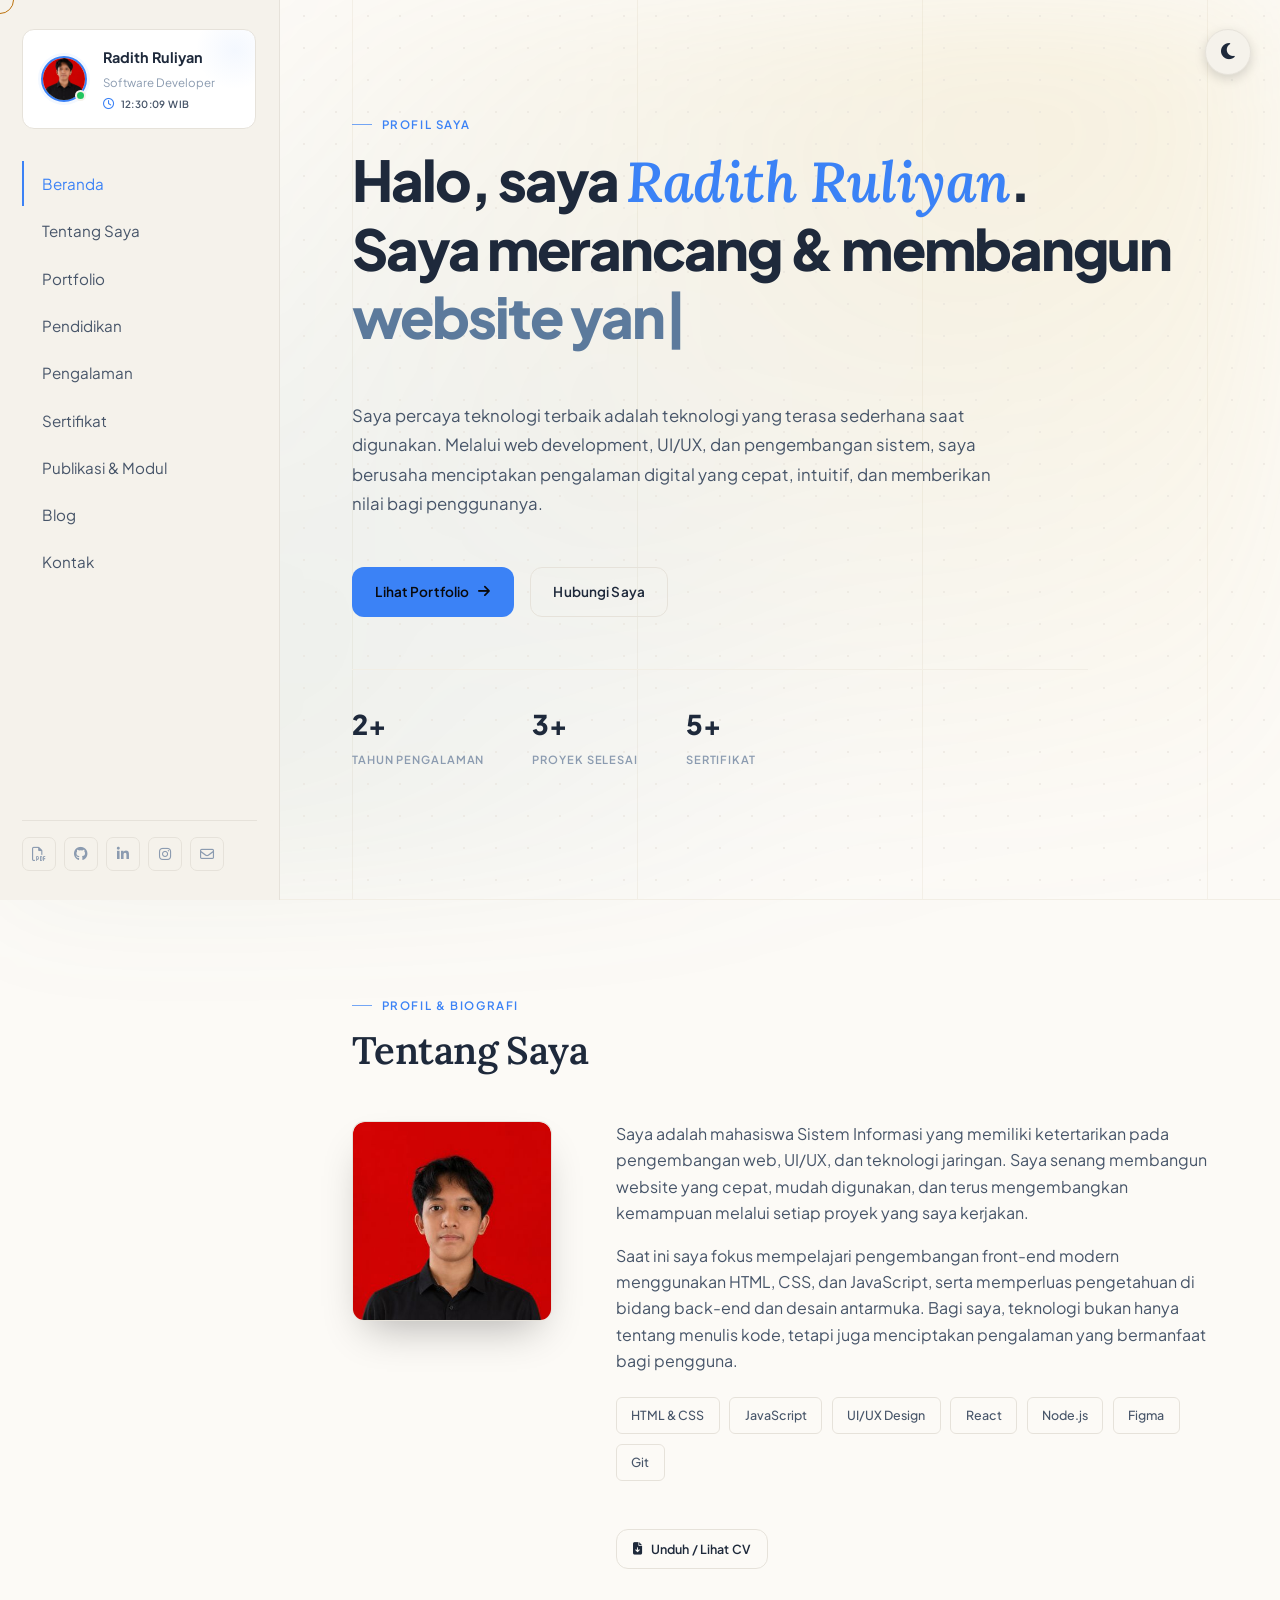
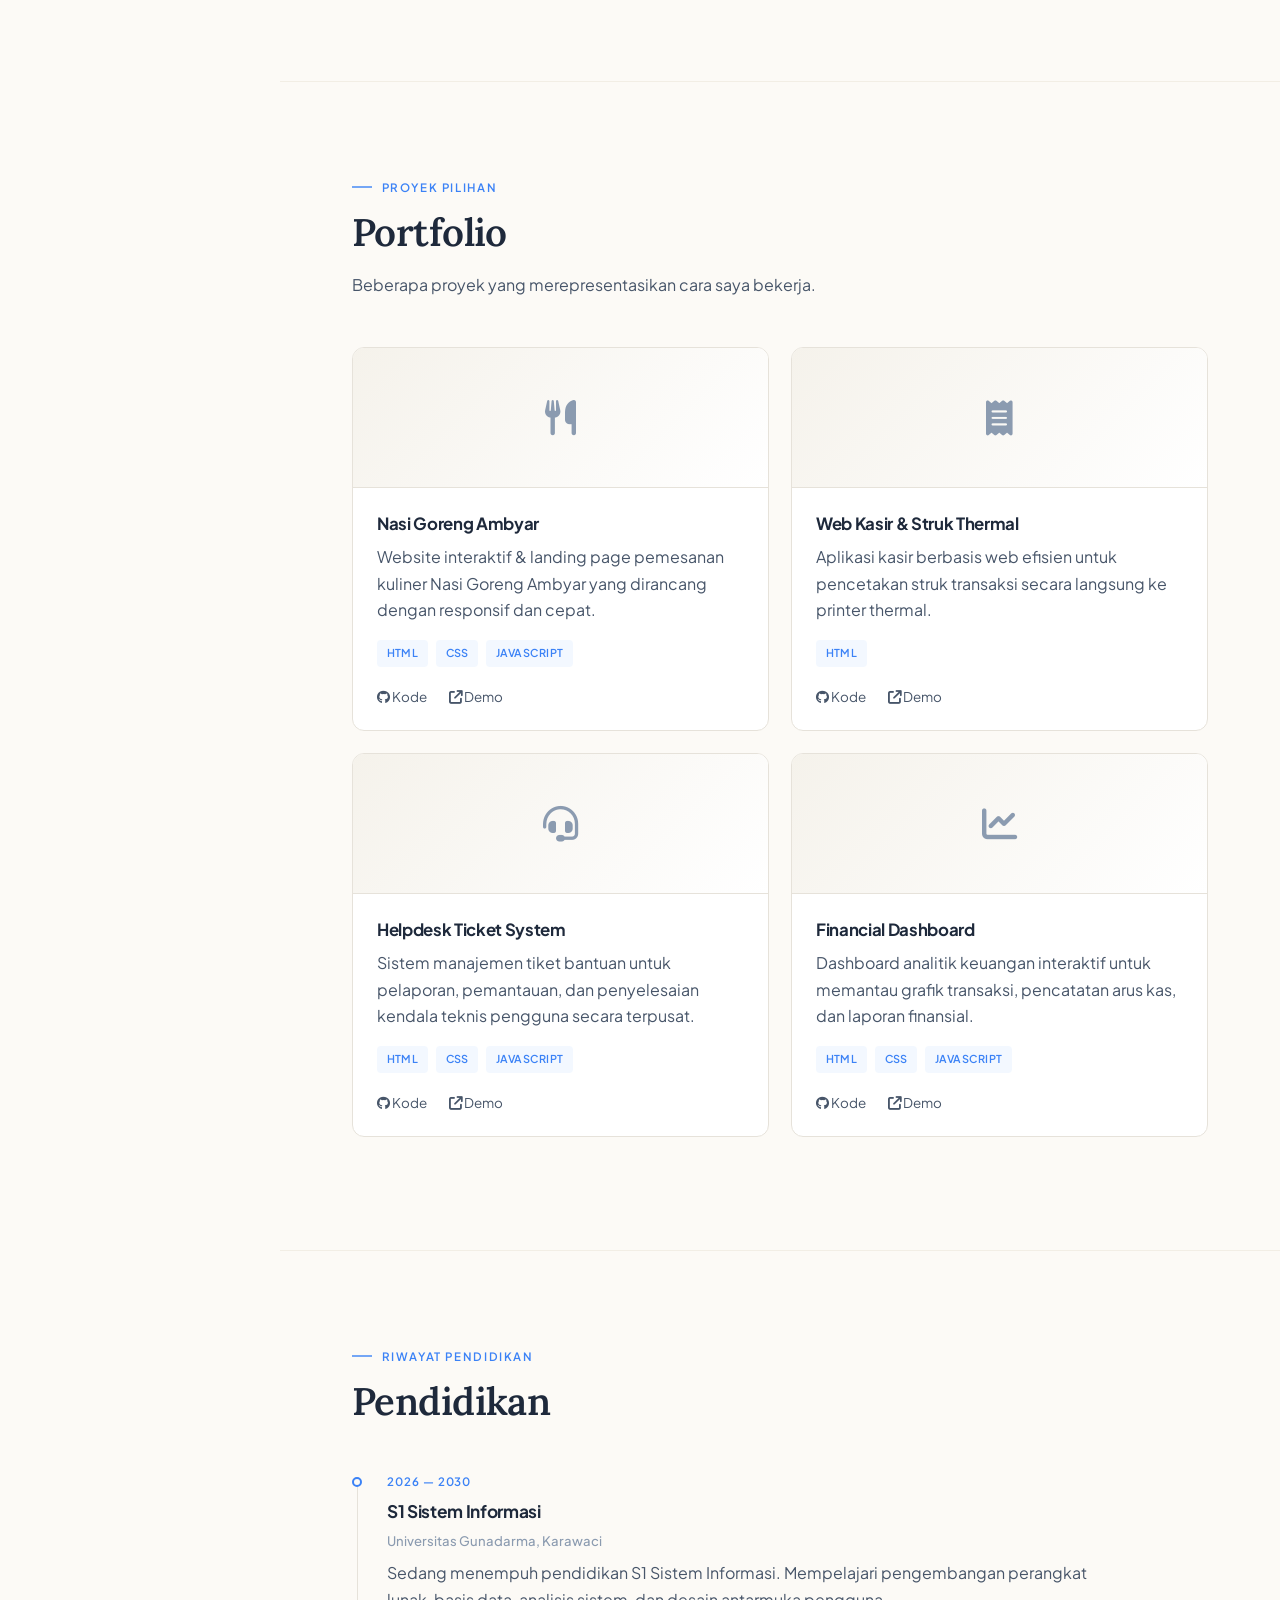
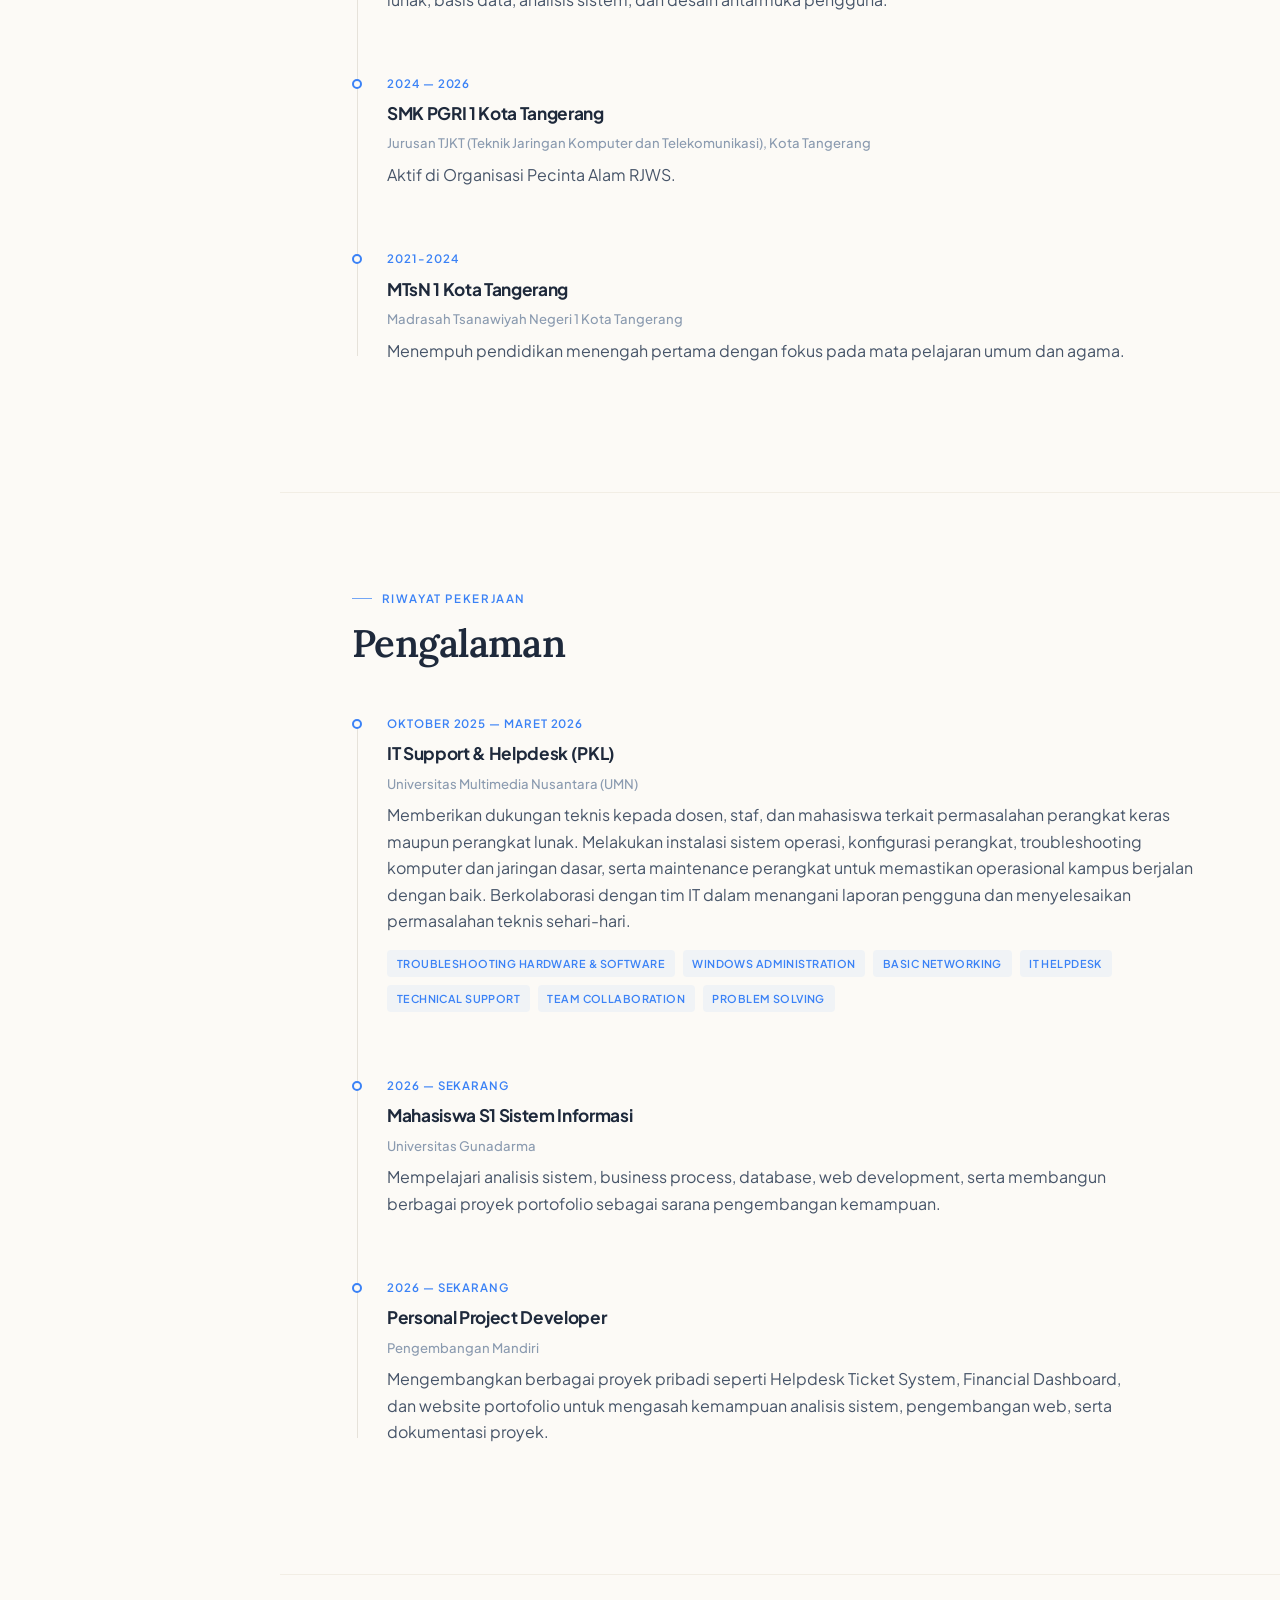
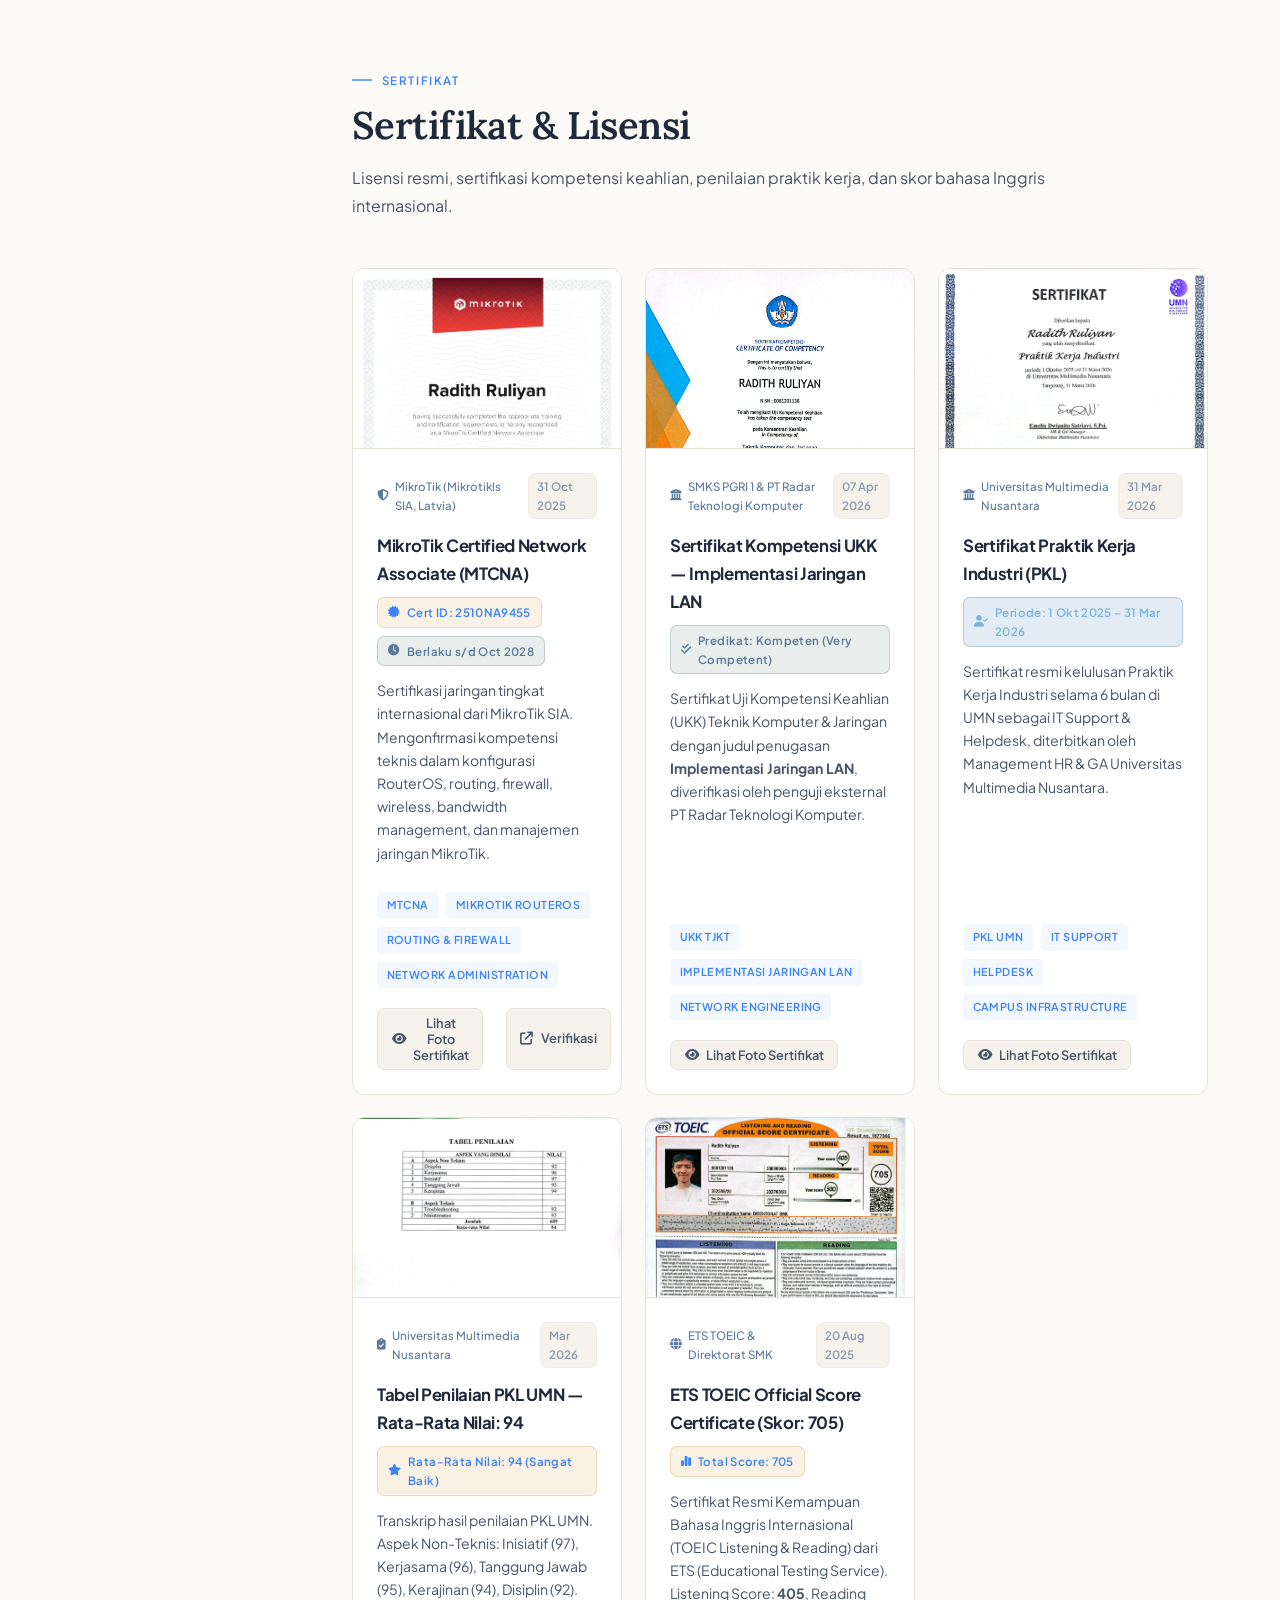
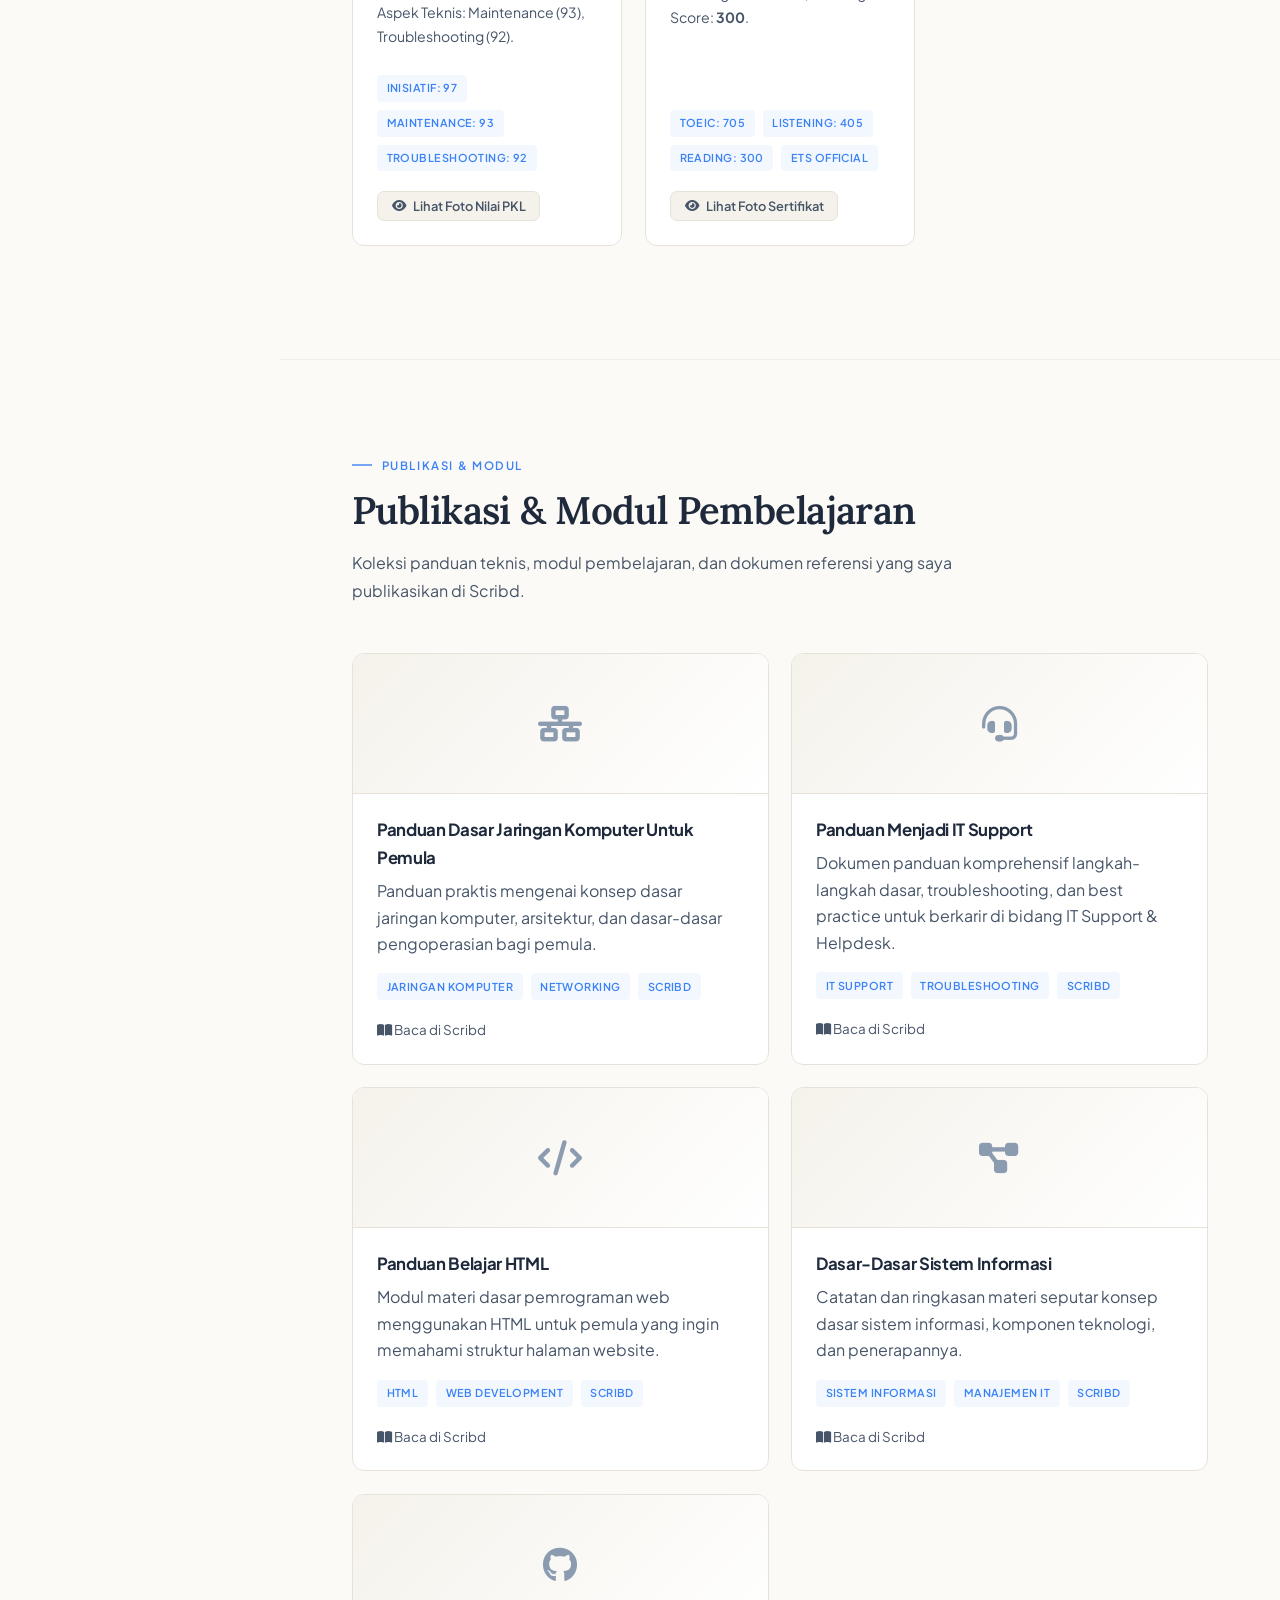
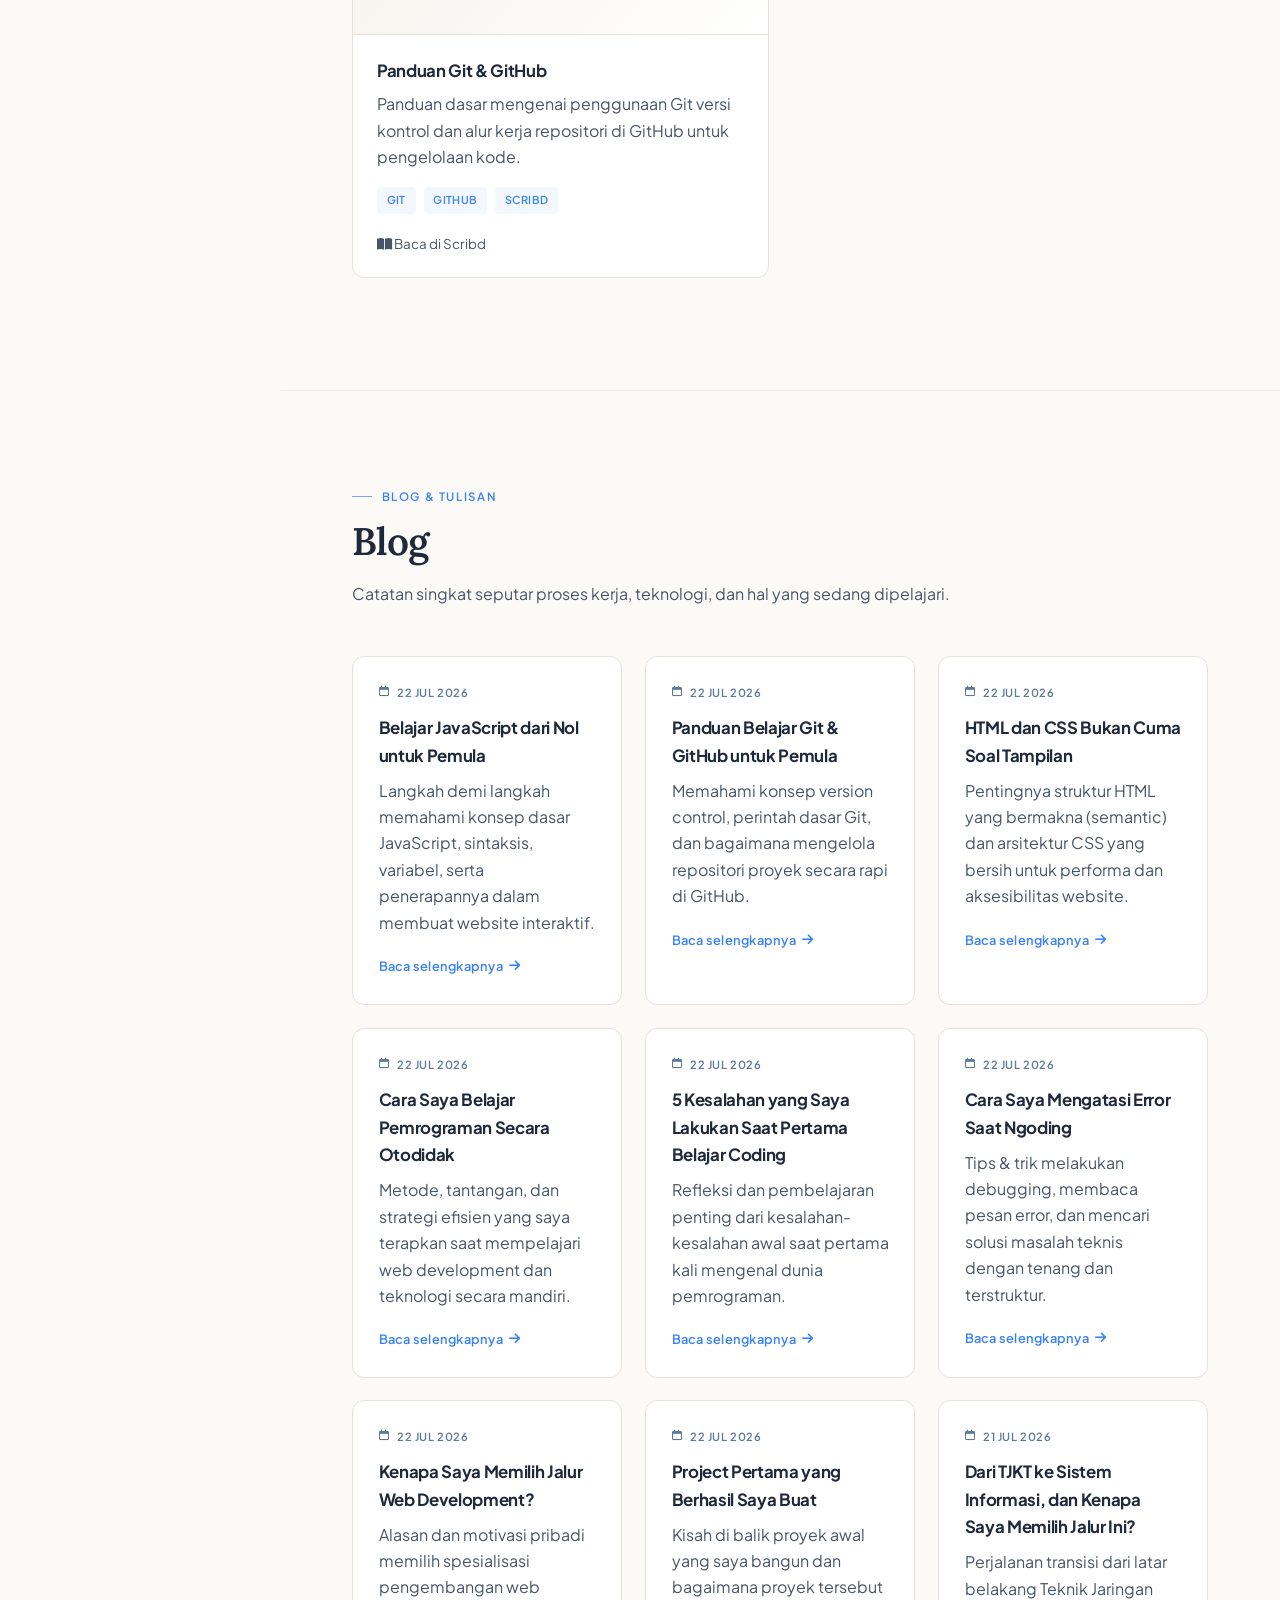
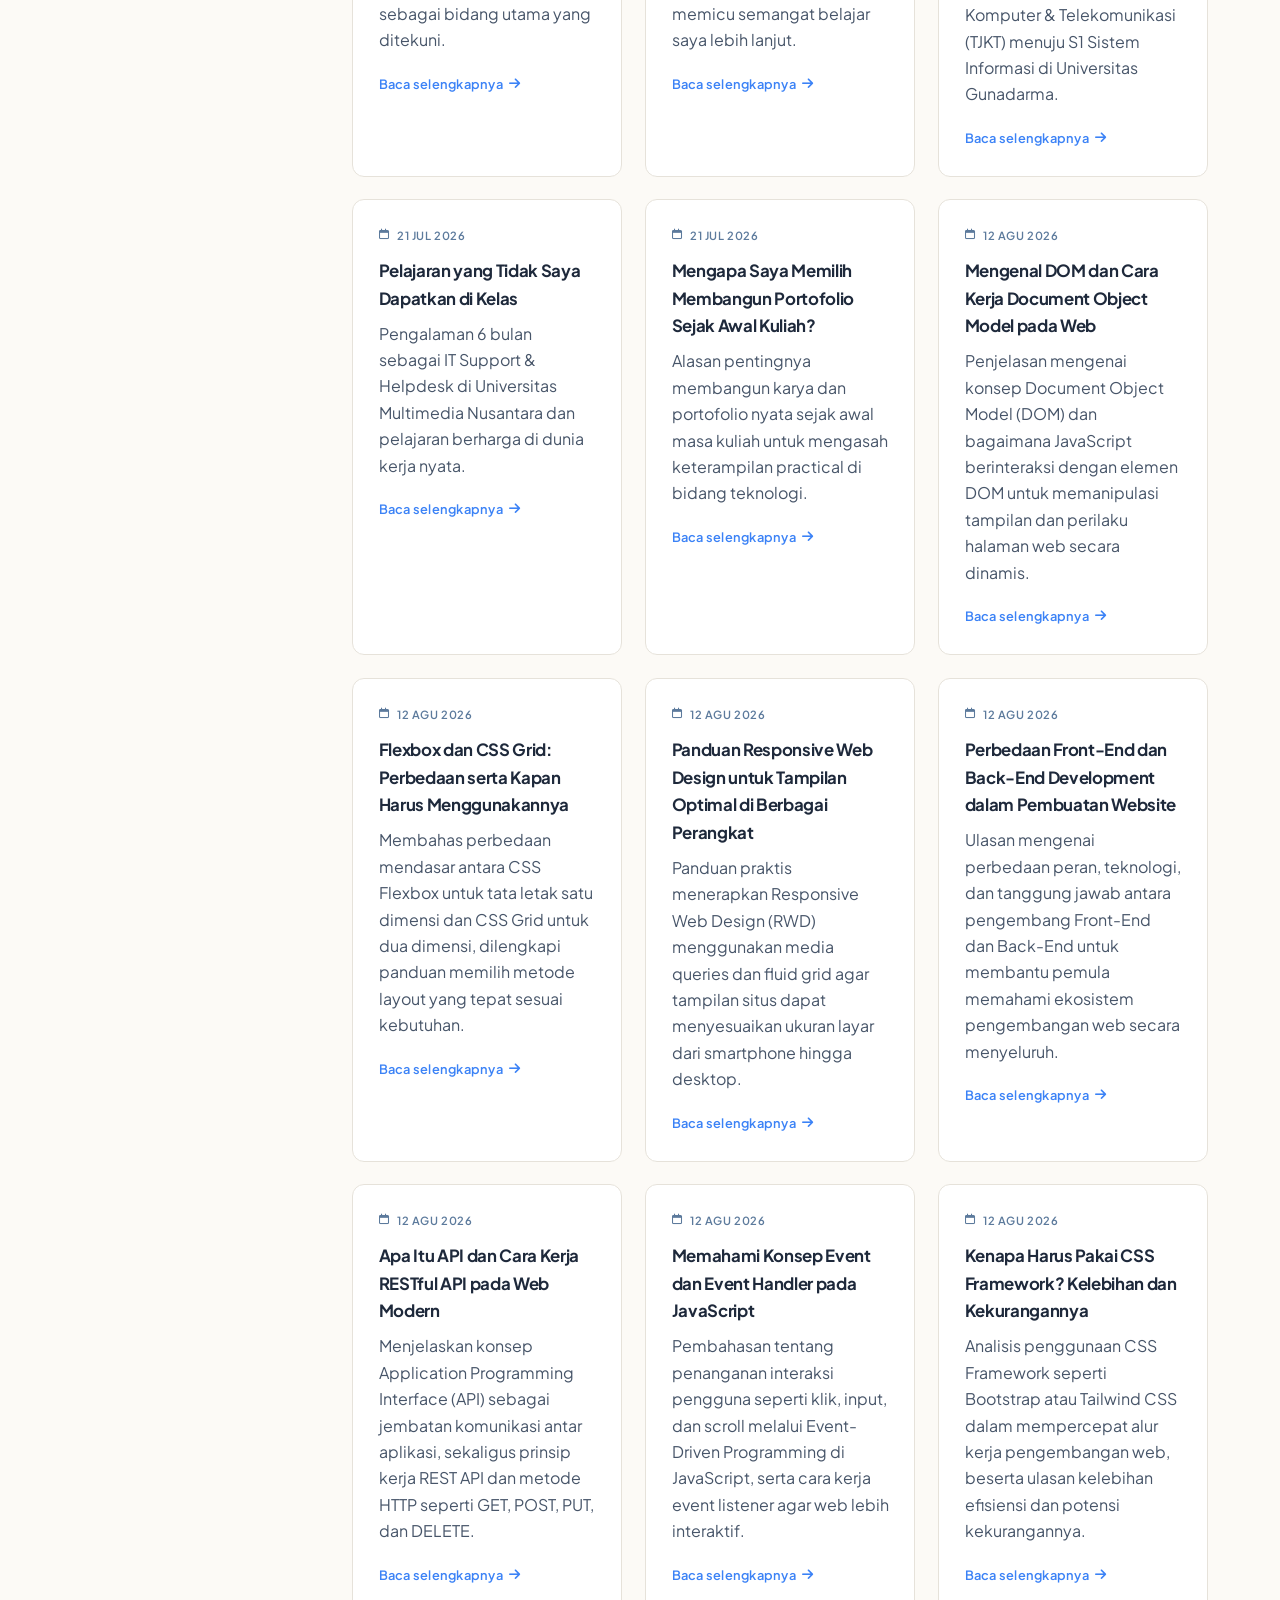
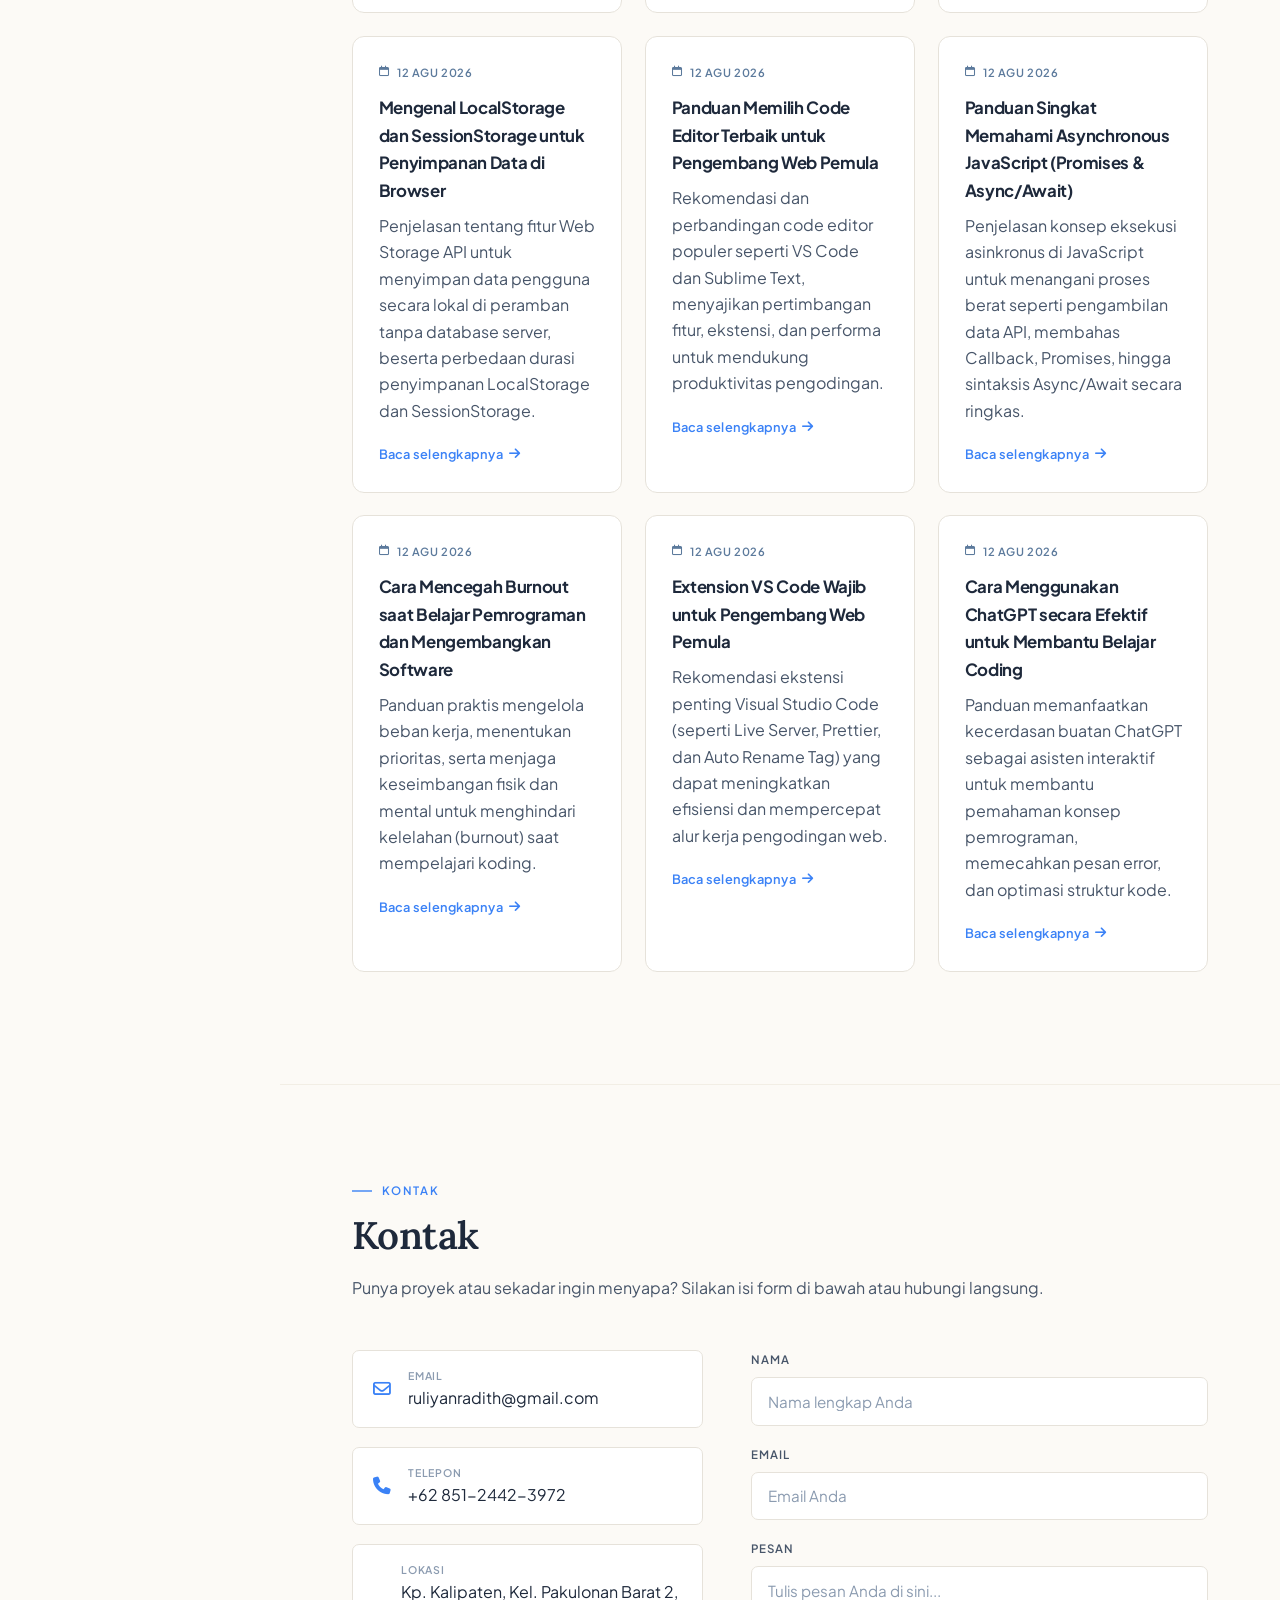
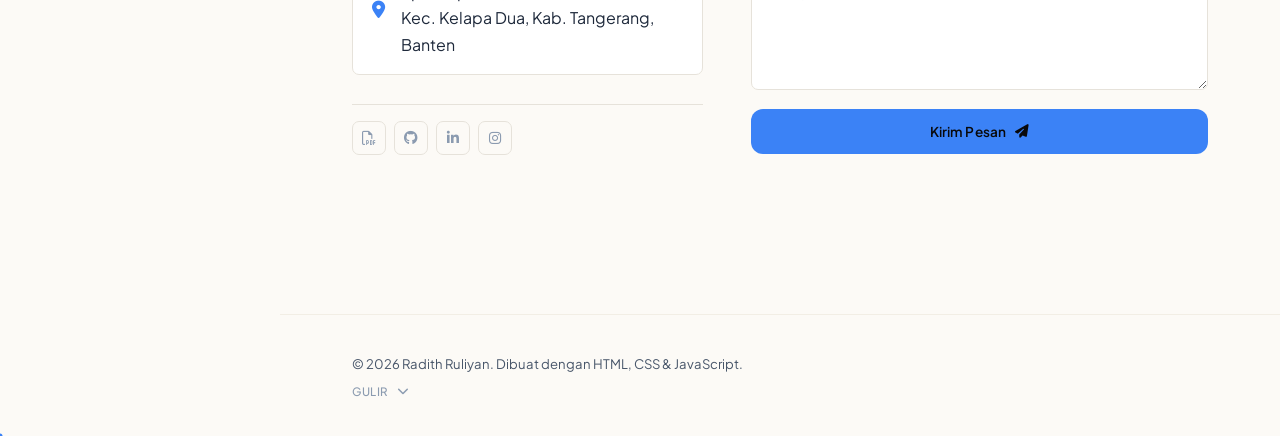
==== commit d1660e09: "Add files via upload" ====
--- a/index.html
+++ b/index.html
@@ -619,6 +619,98 @@
         <p>Alasan pentingnya membangun karya dan portofolio nyata sejak awal masa kuliah untuk mengasah keterampilan practical di bidang teknologi.</p>
         <a href="https://radith-ruliyan.blogspot.com/2026/07/radith-ruliyan-mengapa-saya-memilih.html" target="_blank" rel="noopener noreferrer" class="read-more">Baca selengkapnya <i class="fa-solid fa-arrow-right"></i></a>
       </article>
+
+      <article class="card card--blog">
+        <div class="card__date"><i class="fa-regular fa-calendar"></i> 12 Agu 2026</div>
+        <h3>Mengenal DOM dan Cara Kerja Document Object Model pada Web</h3>
+        <p>Penjelasan mengenai konsep Document Object Model (DOM) dan bagaimana JavaScript berinteraksi dengan elemen DOM untuk memanipulasi tampilan dan perilaku halaman web secara dinamis.</p>
+        <a href="https://radith-ruliyan.blogspot.com/2026/08/radith-ruliyan-mengenal-dom-dan-cara.html" target="_blank" rel="noopener noreferrer" class="read-more">Baca selengkapnya <i class="fa-solid fa-arrow-right"></i></a>
+      </article>
+
+      <article class="card card--blog">
+        <div class="card__date"><i class="fa-regular fa-calendar"></i> 12 Agu 2026</div>
+        <h3>Flexbox dan CSS Grid: Perbedaan serta Kapan Harus Menggunakannya</h3>
+        <p>Membahas perbedaan mendasar antara CSS Flexbox untuk tata letak satu dimensi dan CSS Grid untuk dua dimensi, dilengkapi panduan memilih metode layout yang tepat sesuai kebutuhan.</p>
+        <a href="https://radith-ruliyan.blogspot.com/2026/08/radith-ruliyan-flexbox-dan-css-grid.html" target="_blank" rel="noopener noreferrer" class="read-more">Baca selengkapnya <i class="fa-solid fa-arrow-right"></i></a>
+      </article>
+
+      <article class="card card--blog">
+        <div class="card__date"><i class="fa-regular fa-calendar"></i> 12 Agu 2026</div>
+        <h3>Panduan Responsive Web Design untuk Tampilan Optimal di Berbagai Perangkat</h3>
+        <p>Panduan praktis menerapkan Responsive Web Design (RWD) menggunakan media queries dan fluid grid agar tampilan situs dapat menyesuaikan ukuran layar dari smartphone hingga desktop.</p>
+        <a href="https://radith-ruliyan.blogspot.com/2026/08/radith-ruliyan-panduan-responsive-web.html" target="_blank" rel="noopener noreferrer" class="read-more">Baca selengkapnya <i class="fa-solid fa-arrow-right"></i></a>
+      </article>
+
+      <article class="card card--blog">
+        <div class="card__date"><i class="fa-regular fa-calendar"></i> 12 Agu 2026</div>
+        <h3>Perbedaan Front-End dan Back-End Development dalam Pembuatan Website</h3>
+        <p>Ulasan mengenai perbedaan peran, teknologi, dan tanggung jawab antara pengembang Front-End dan Back-End untuk membantu pemula memahami ekosistem pengembangan web secara menyeluruh.</p>
+        <a href="https://radith-ruliyan.blogspot.com/2026/08/radith-ruliyan-perbedaan-front-end-back.html" target="_blank" rel="noopener noreferrer" class="read-more">Baca selengkapnya <i class="fa-solid fa-arrow-right"></i></a>
+      </article>
+
+      <article class="card card--blog">
+        <div class="card__date"><i class="fa-regular fa-calendar"></i> 12 Agu 2026</div>
+        <h3>Apa Itu API dan Cara Kerja RESTful API pada Web Modern</h3>
+        <p>Menjelaskan konsep Application Programming Interface (API) sebagai jembatan komunikasi antar aplikasi, sekaligus prinsip kerja REST API dan metode HTTP seperti GET, POST, PUT, dan DELETE.</p>
+        <a href="https://radith-ruliyan.blogspot.com/2026/08/radith-ruliyan-apa-itu-api-dan.html" target="_blank" rel="noopener noreferrer" class="read-more">Baca selengkapnya <i class="fa-solid fa-arrow-right"></i></a>
+      </article>
+
+      <article class="card card--blog">
+        <div class="card__date"><i class="fa-regular fa-calendar"></i> 12 Agu 2026</div>
+        <h3>Memahami Konsep Event dan Event Handler pada JavaScript</h3>
+        <p>Pembahasan tentang penanganan interaksi pengguna seperti klik, input, dan scroll melalui Event-Driven Programming di JavaScript, serta cara kerja event listener agar web lebih interaktif.</p>
+        <a href="https://radith-ruliyan.blogspot.com/2026/08/radith-ruliyan-memahami-konsep-event.html" target="_blank" rel="noopener noreferrer" class="read-more">Baca selengkapnya <i class="fa-solid fa-arrow-right"></i></a>
+      </article>
+
+      <article class="card card--blog">
+        <div class="card__date"><i class="fa-regular fa-calendar"></i> 12 Agu 2026</div>
+        <h3>Kenapa Harus Pakai CSS Framework? Kelebihan dan Kekurangannya</h3>
+        <p>Analisis penggunaan CSS Framework seperti Bootstrap atau Tailwind CSS dalam mempercepat alur kerja pengembangan web, beserta ulasan kelebihan efisiensi dan potensi kekurangannya.</p>
+        <a href="https://radith-ruliyan.blogspot.com/2026/08/radith-ruliyan-kenapa-harus-pakai-css.html" target="_blank" rel="noopener noreferrer" class="read-more">Baca selengkapnya <i class="fa-solid fa-arrow-right"></i></a>
+      </article>
+
+      <article class="card card--blog">
+        <div class="card__date"><i class="fa-regular fa-calendar"></i> 12 Agu 2026</div>
+        <h3>Mengenal LocalStorage dan SessionStorage untuk Penyimpanan Data di Browser</h3>
+        <p>Penjelasan tentang fitur Web Storage API untuk menyimpan data pengguna secara lokal di peramban tanpa database server, beserta perbedaan durasi penyimpanan LocalStorage dan SessionStorage.</p>
+        <a href="https://radith-ruliyan.blogspot.com/2026/08/radith-ruliyan-mengenal-localstorage.html" target="_blank" rel="noopener noreferrer" class="read-more">Baca selengkapnya <i class="fa-solid fa-arrow-right"></i></a>
+      </article>
+
+      <article class="card card--blog">
+        <div class="card__date"><i class="fa-regular fa-calendar"></i> 12 Agu 2026</div>
+        <h3>Panduan Memilih Code Editor Terbaik untuk Pengembang Web Pemula</h3>
+        <p>Rekomendasi dan perbandingan code editor populer seperti VS Code dan Sublime Text, menyajikan pertimbangan fitur, ekstensi, dan performa untuk mendukung produktivitas pengodingan.</p>
+        <a href="https://radith-ruliyan.blogspot.com/2026/08/radith-ruliyan-panduan-memilih-code.html" target="_blank" rel="noopener noreferrer" class="read-more">Baca selengkapnya <i class="fa-solid fa-arrow-right"></i></a>
+      </article>
+
+      <article class="card card--blog">
+        <div class="card__date"><i class="fa-regular fa-calendar"></i> 12 Agu 2026</div>
+        <h3>Panduan Singkat Memahami Asynchronous JavaScript (Promises &amp; Async/Await)</h3>
+        <p>Penjelasan konsep eksekusi asinkronus di JavaScript untuk menangani proses berat seperti pengambilan data API, membahas Callback, Promises, hingga sintaksis Async/Await secara ringkas.</p>
+        <a href="https://radith-ruliyan.blogspot.com/2026/08/radith-ruliyan-panduan-singkat-memahami.html" target="_blank" rel="noopener noreferrer" class="read-more">Baca selengkapnya <i class="fa-solid fa-arrow-right"></i></a>
+      </article>
+
+      <article class="card card--blog">
+        <div class="card__date"><i class="fa-regular fa-calendar"></i> 12 Agu 2026</div>
+        <h3>Cara Mencegah Burnout saat Belajar Pemrograman dan Mengembangkan Software</h3>
+        <p>Panduan praktis mengelola beban kerja, menentukan prioritas, serta menjaga keseimbangan fisik dan mental untuk menghindari kelelahan (burnout) saat mempelajari koding.</p>
+        <a href="https://radith-ruliyan.blogspot.com/2026/08/radith-ruliyan-cara-mencegah-burnout.html" target="_blank" rel="noopener noreferrer" class="read-more">Baca selengkapnya <i class="fa-solid fa-arrow-right"></i></a>
+      </article>
+
+      <article class="card card--blog">
+        <div class="card__date"><i class="fa-regular fa-calendar"></i> 12 Agu 2026</div>
+        <h3>Extension VS Code Wajib untuk Pengembang Web Pemula</h3>
+        <p>Rekomendasi ekstensi penting Visual Studio Code (seperti Live Server, Prettier, dan Auto Rename Tag) yang dapat meningkatkan efisiensi dan mempercepat alur kerja pengodingan web.</p>
+        <a href="https://radith-ruliyan.blogspot.com/2026/08/radith-ruliyan-extension-vs-code-wajib.html" target="_blank" rel="noopener noreferrer" class="read-more">Baca selengkapnya <i class="fa-solid fa-arrow-right"></i></a>
+      </article>
+
+      <article class="card card--blog">
+        <div class="card__date"><i class="fa-regular fa-calendar"></i> 12 Agu 2026</div>
+        <h3>Cara Menggunakan ChatGPT secara Efektif untuk Membantu Belajar Coding</h3>
+        <p>Panduan memanfaatkan kecerdasan buatan ChatGPT sebagai asisten interaktif untuk membantu pemahaman konsep pemrograman, memecahkan pesan error, dan optimasi struktur kode.</p>
+        <a href="https://radith-ruliyan.blogspot.com/2026/08/radith-ruliyan-cara-menggunakan-chatgpt.html" target="_blank" rel="noopener noreferrer" class="read-more">Baca selengkapnya <i class="fa-solid fa-arrow-right"></i></a>
+      </article>
+
     </div>
   </section>
 
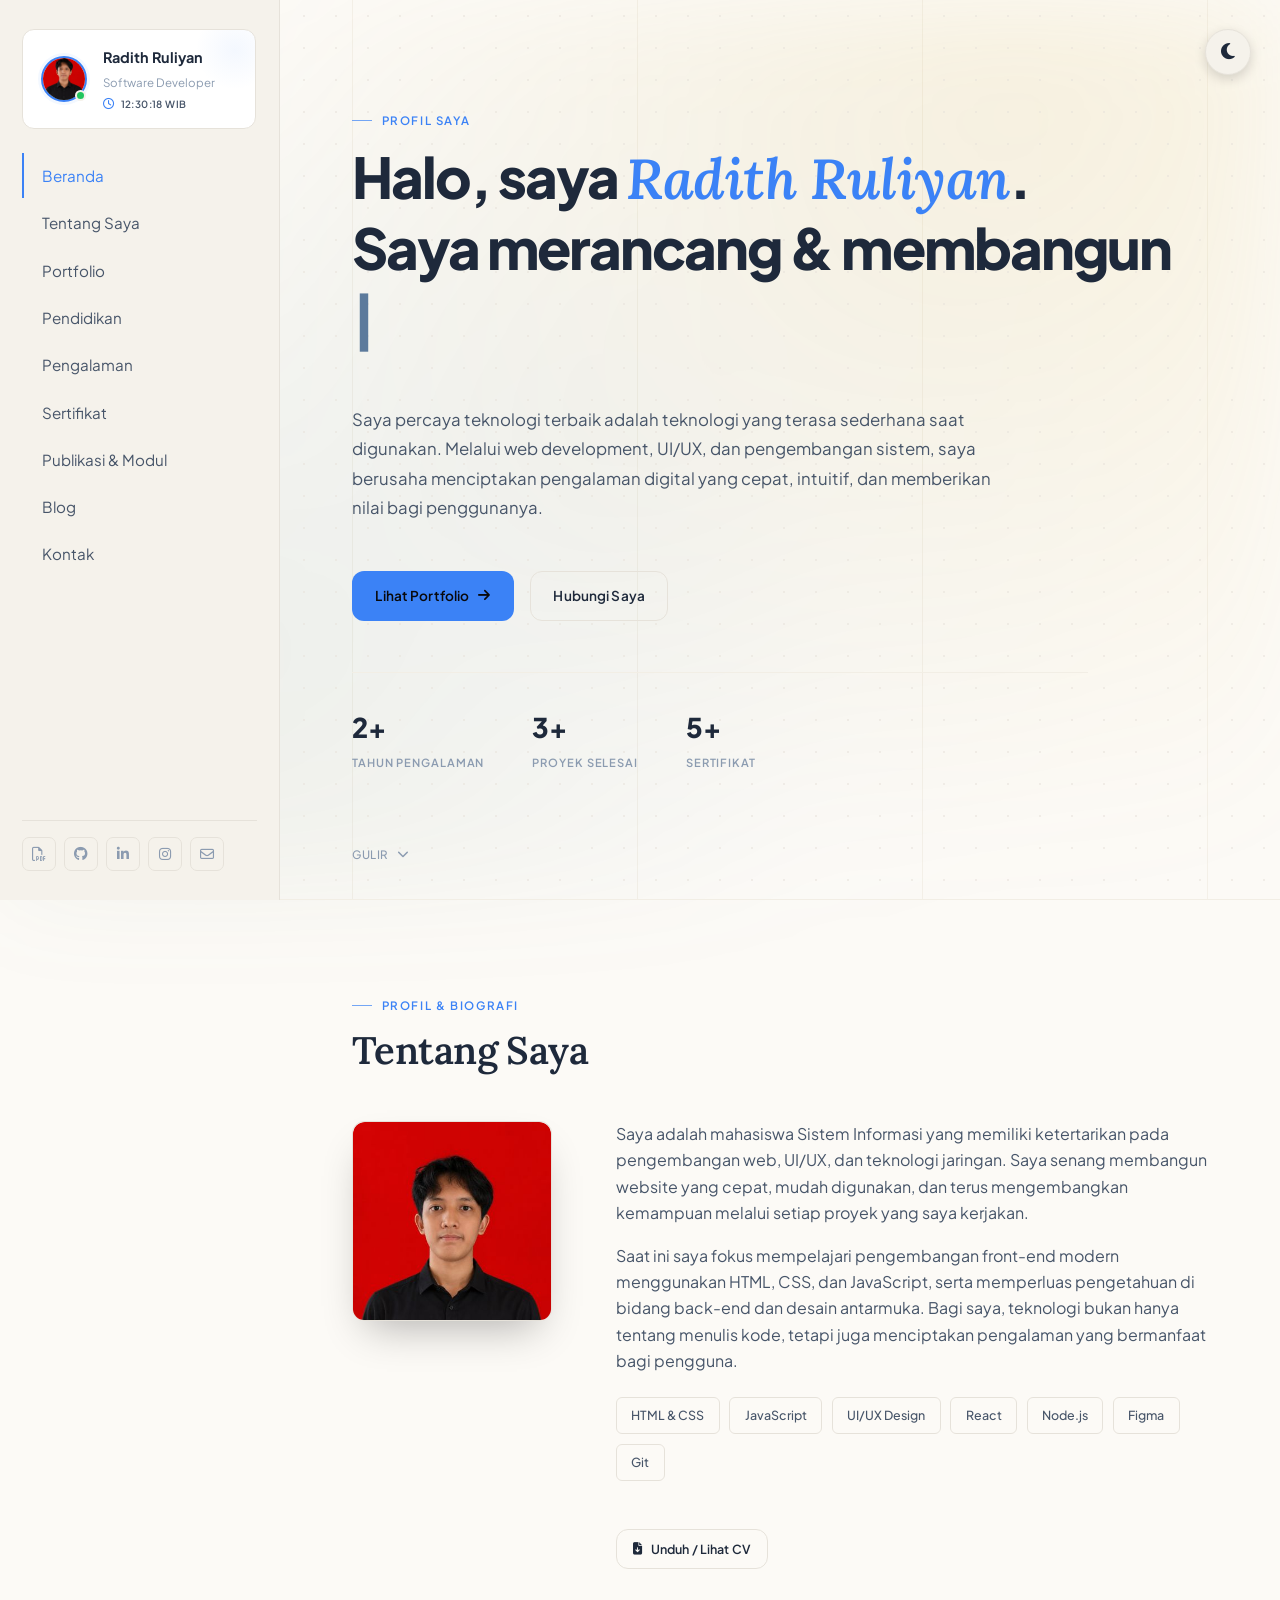
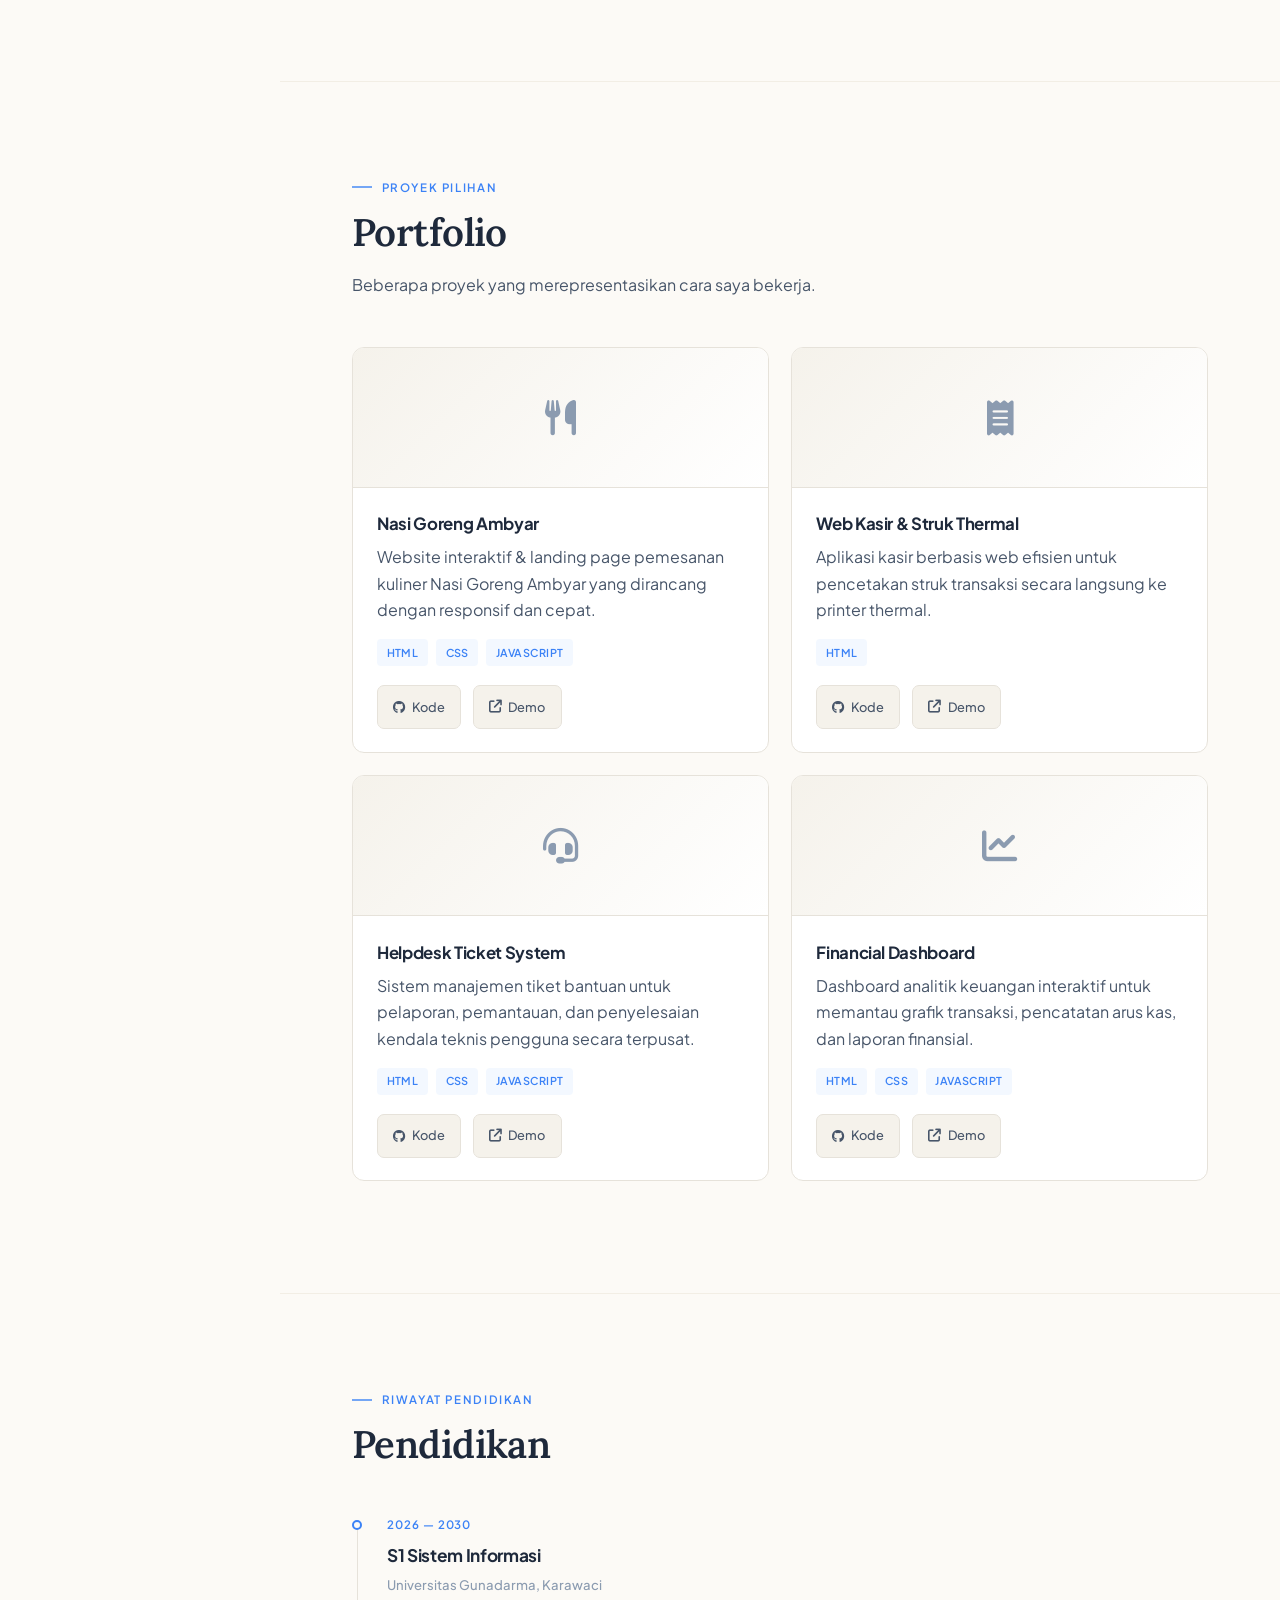
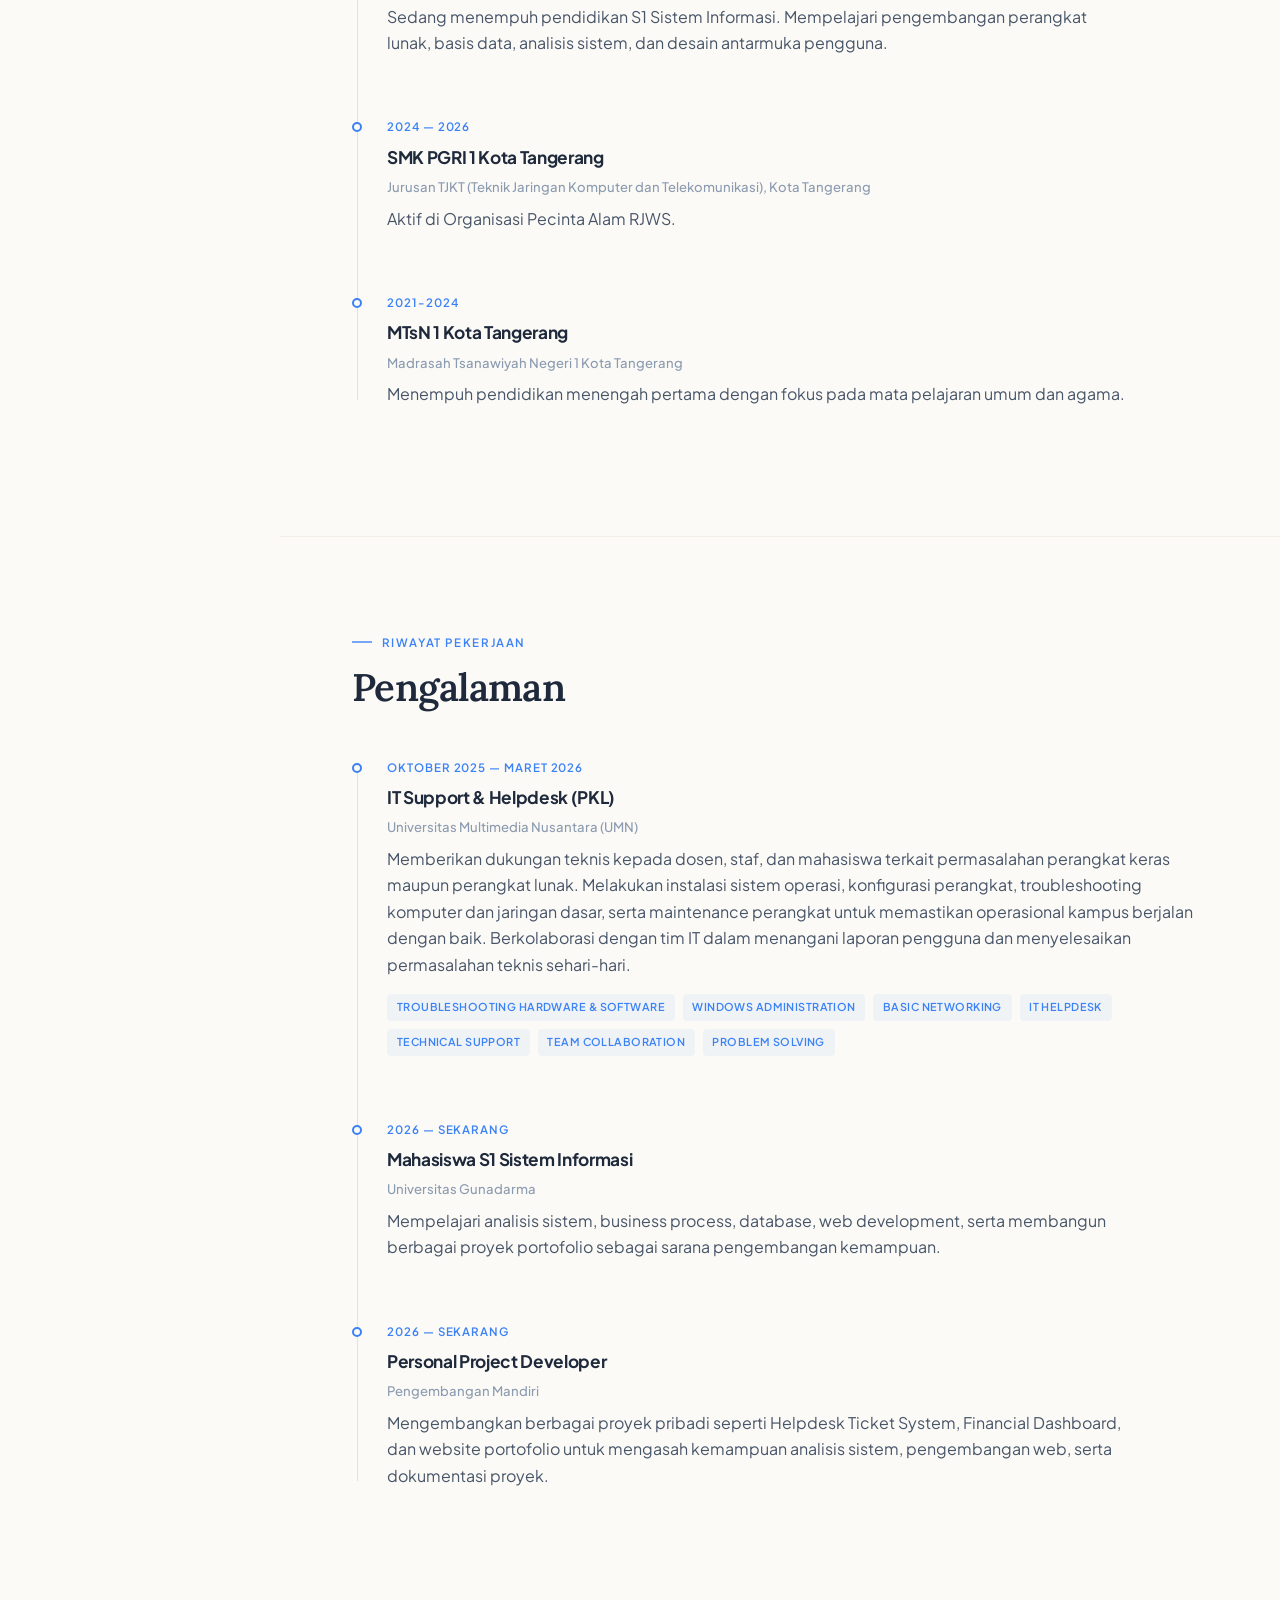
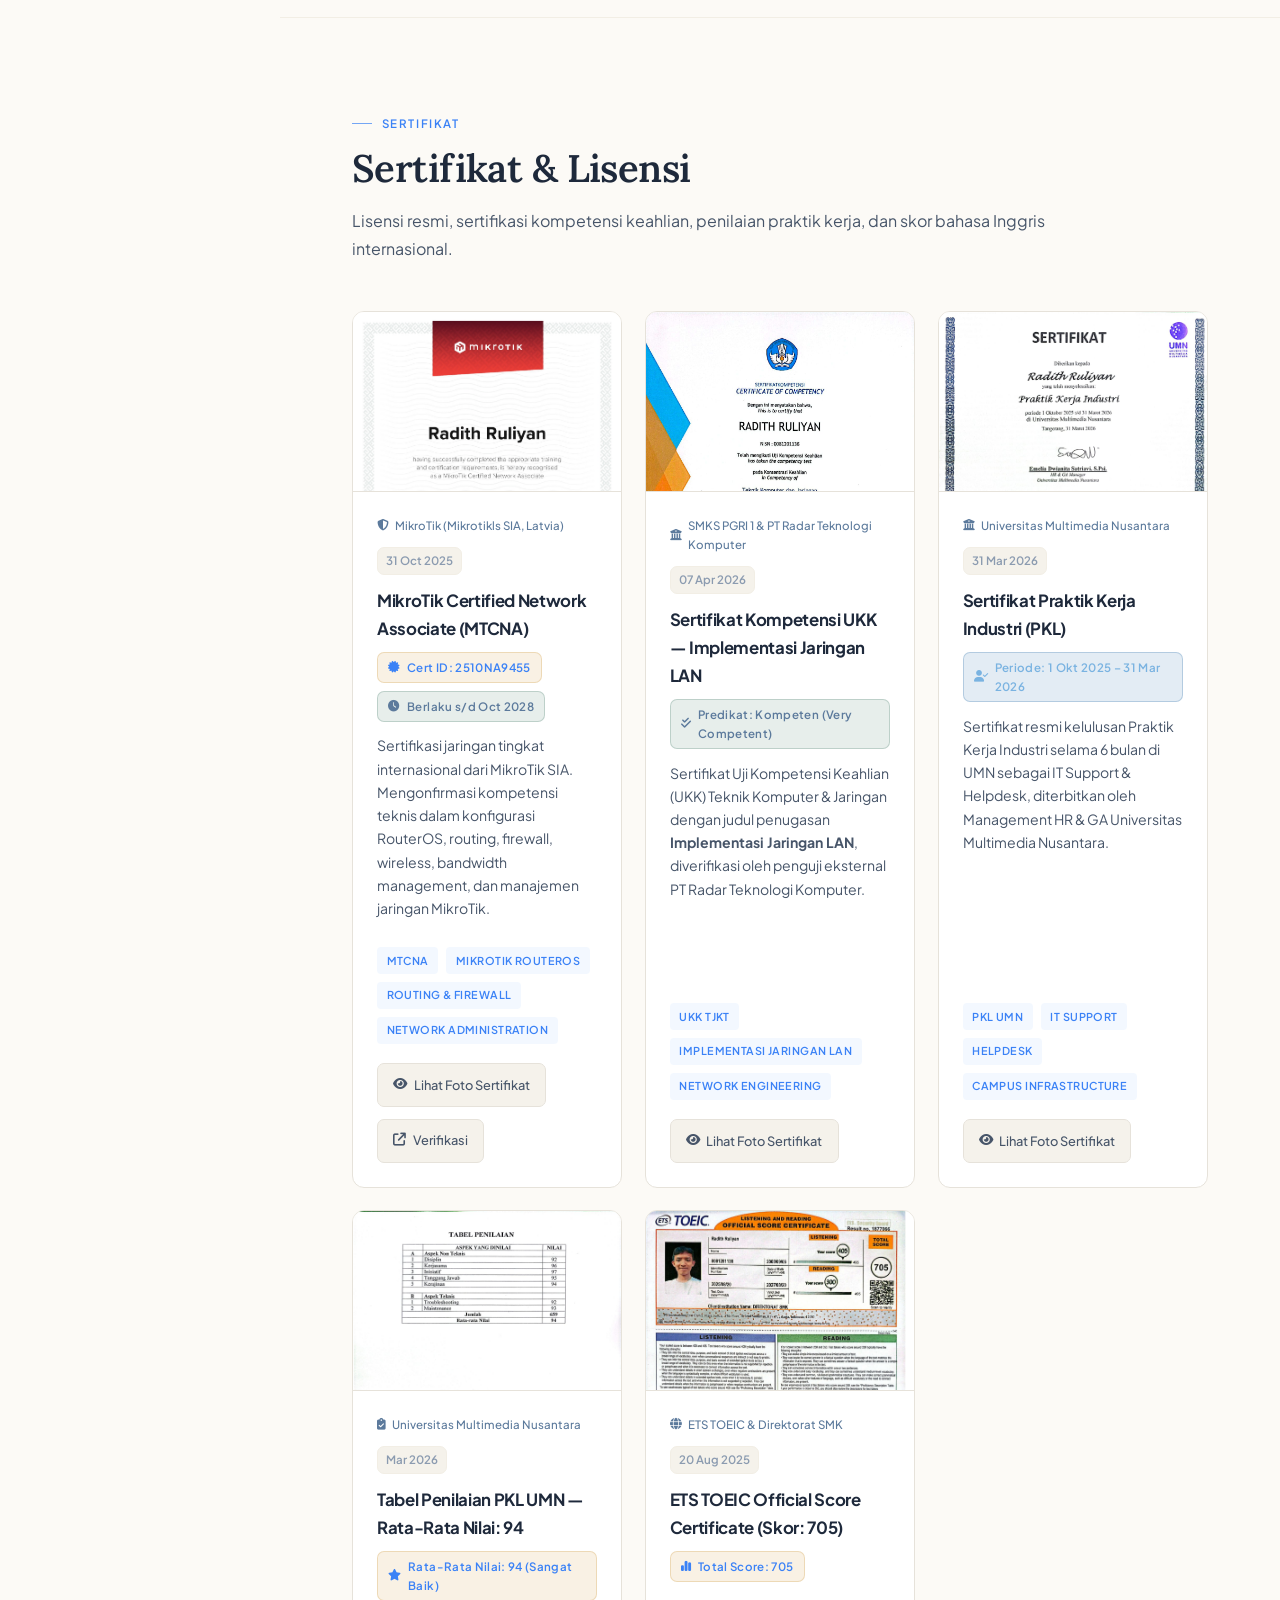
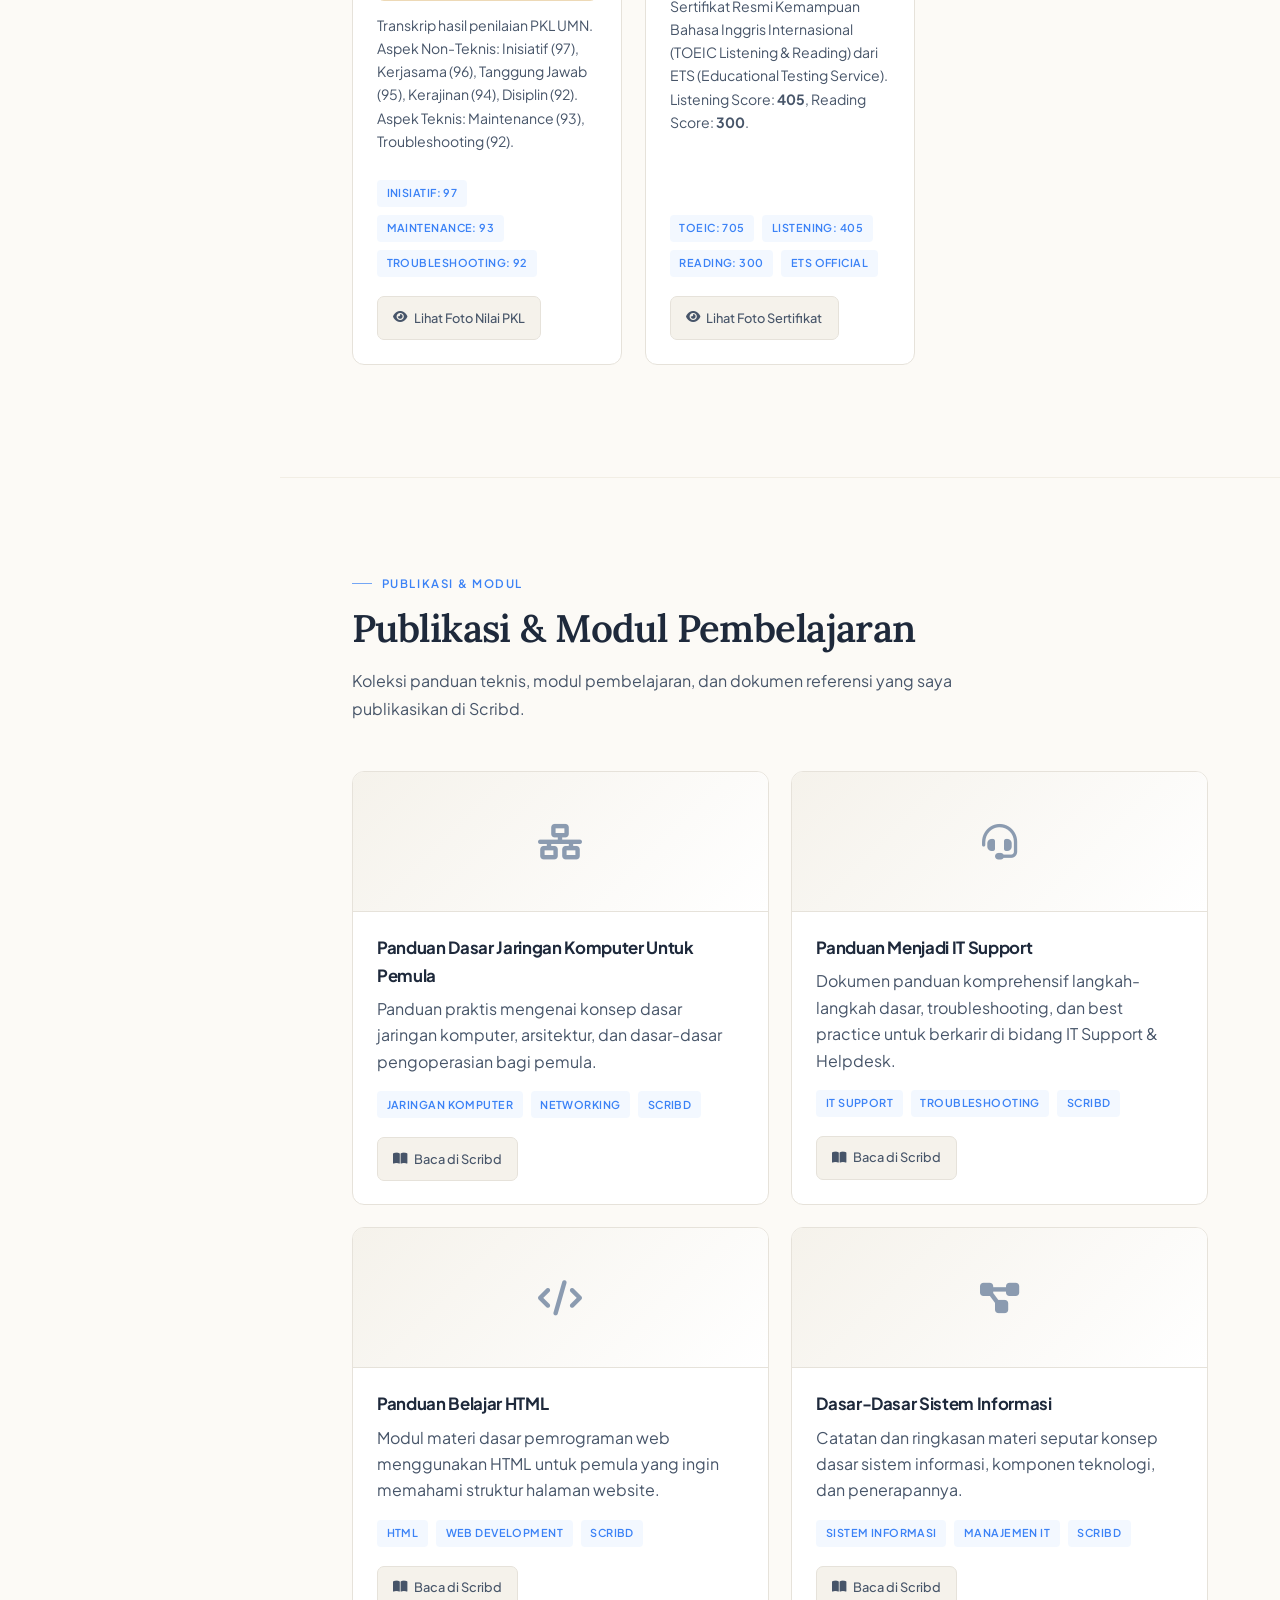
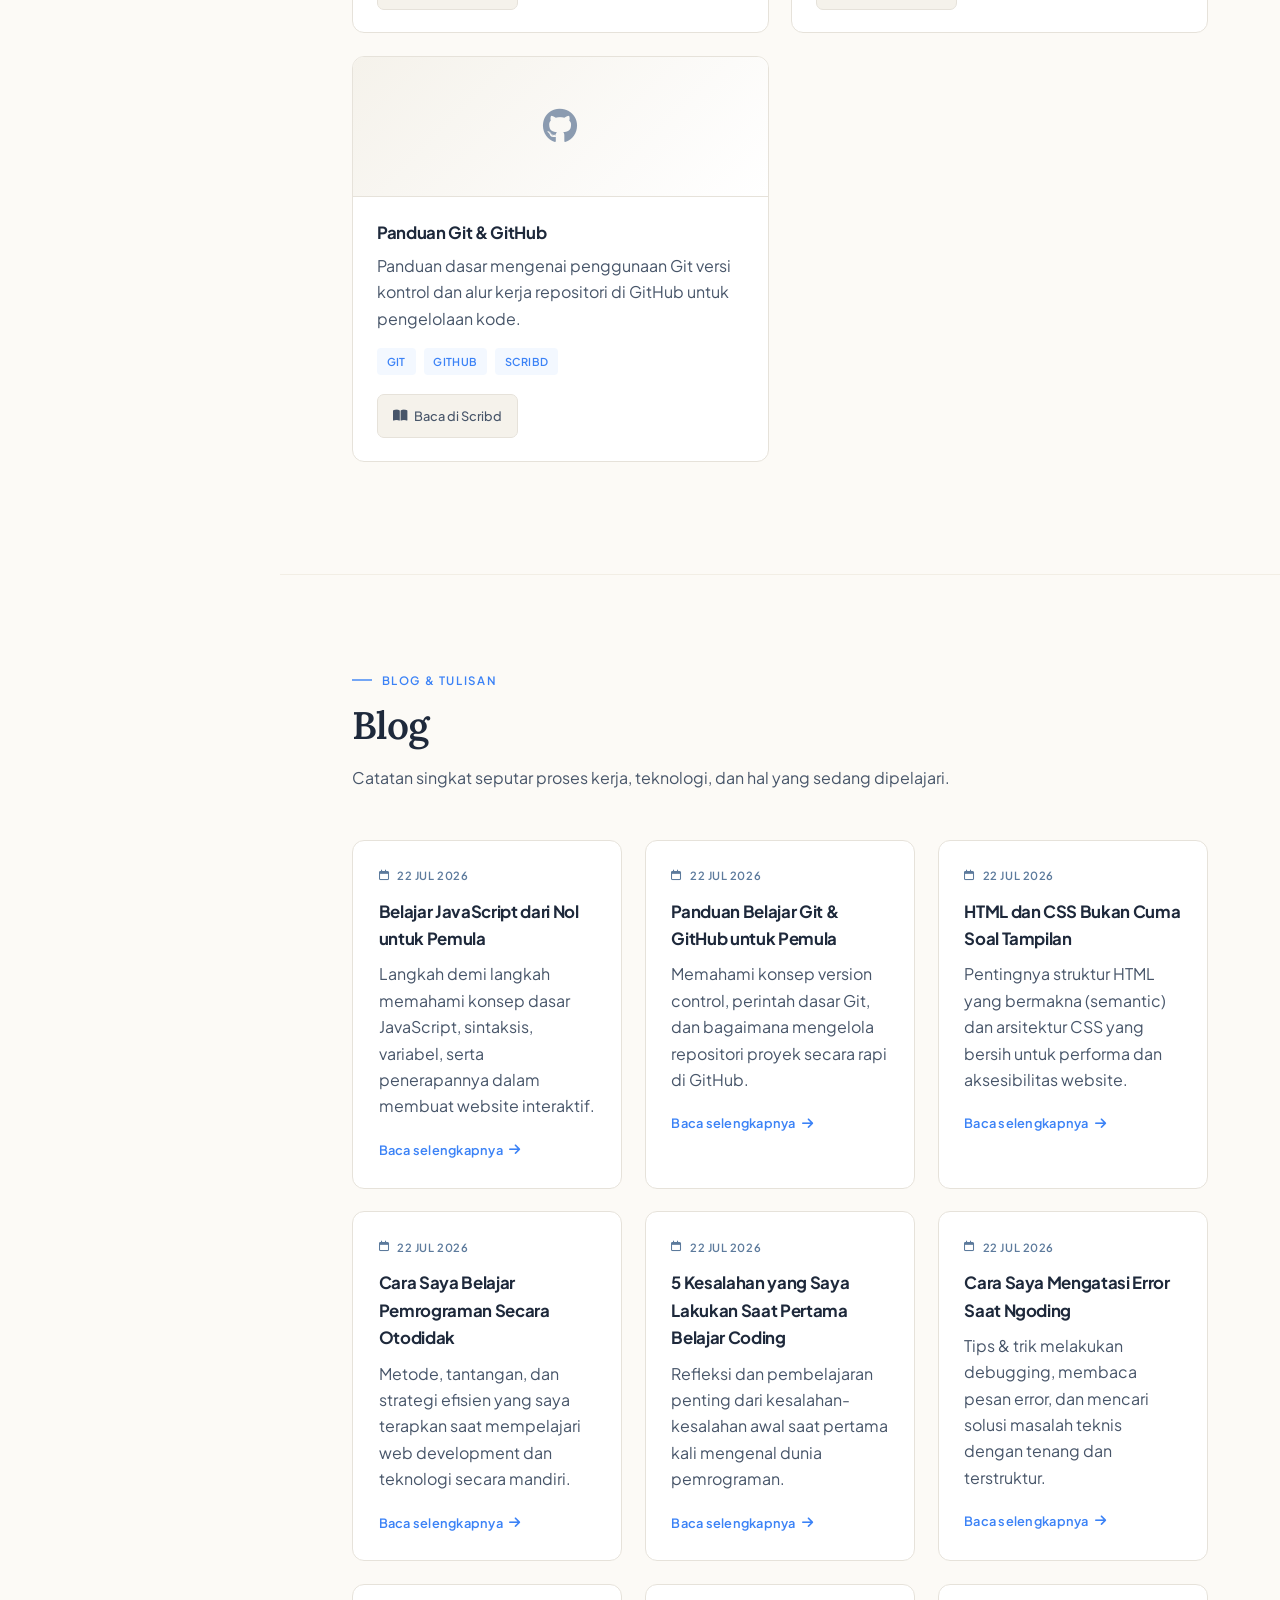
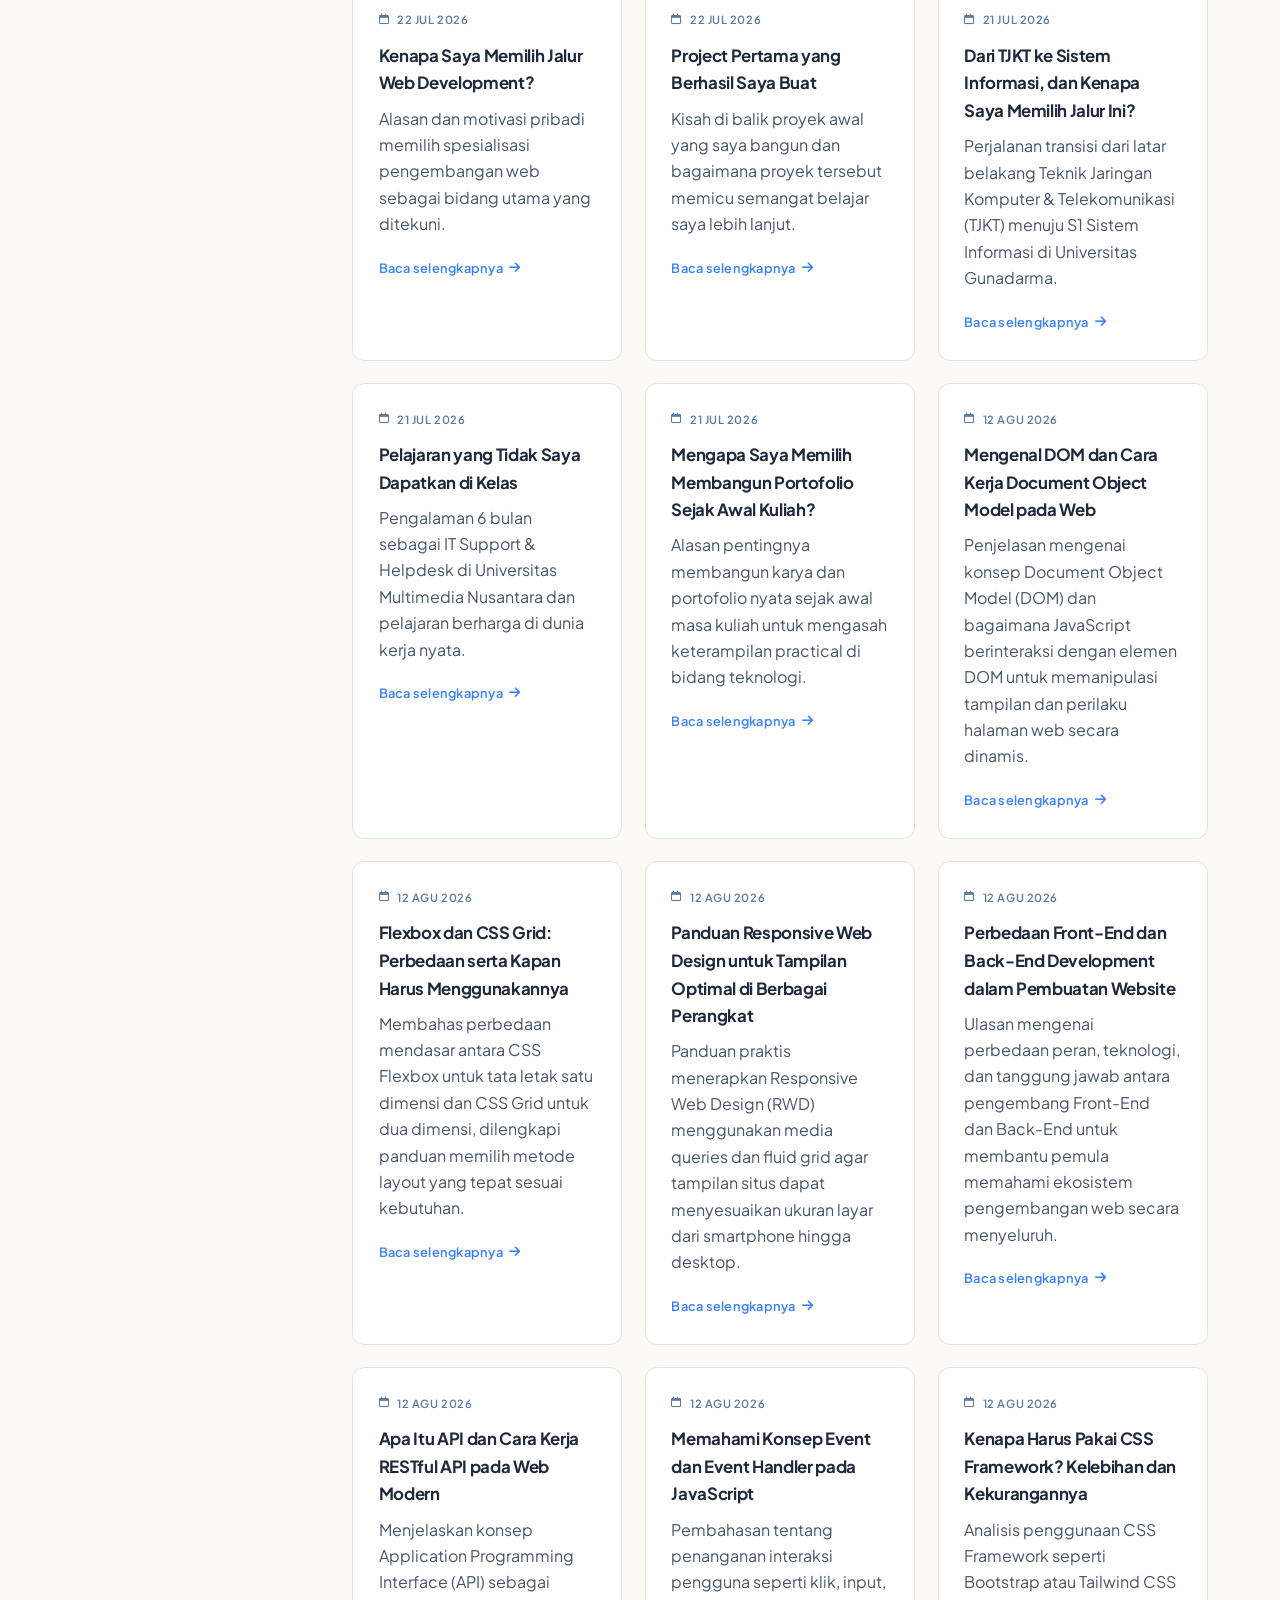
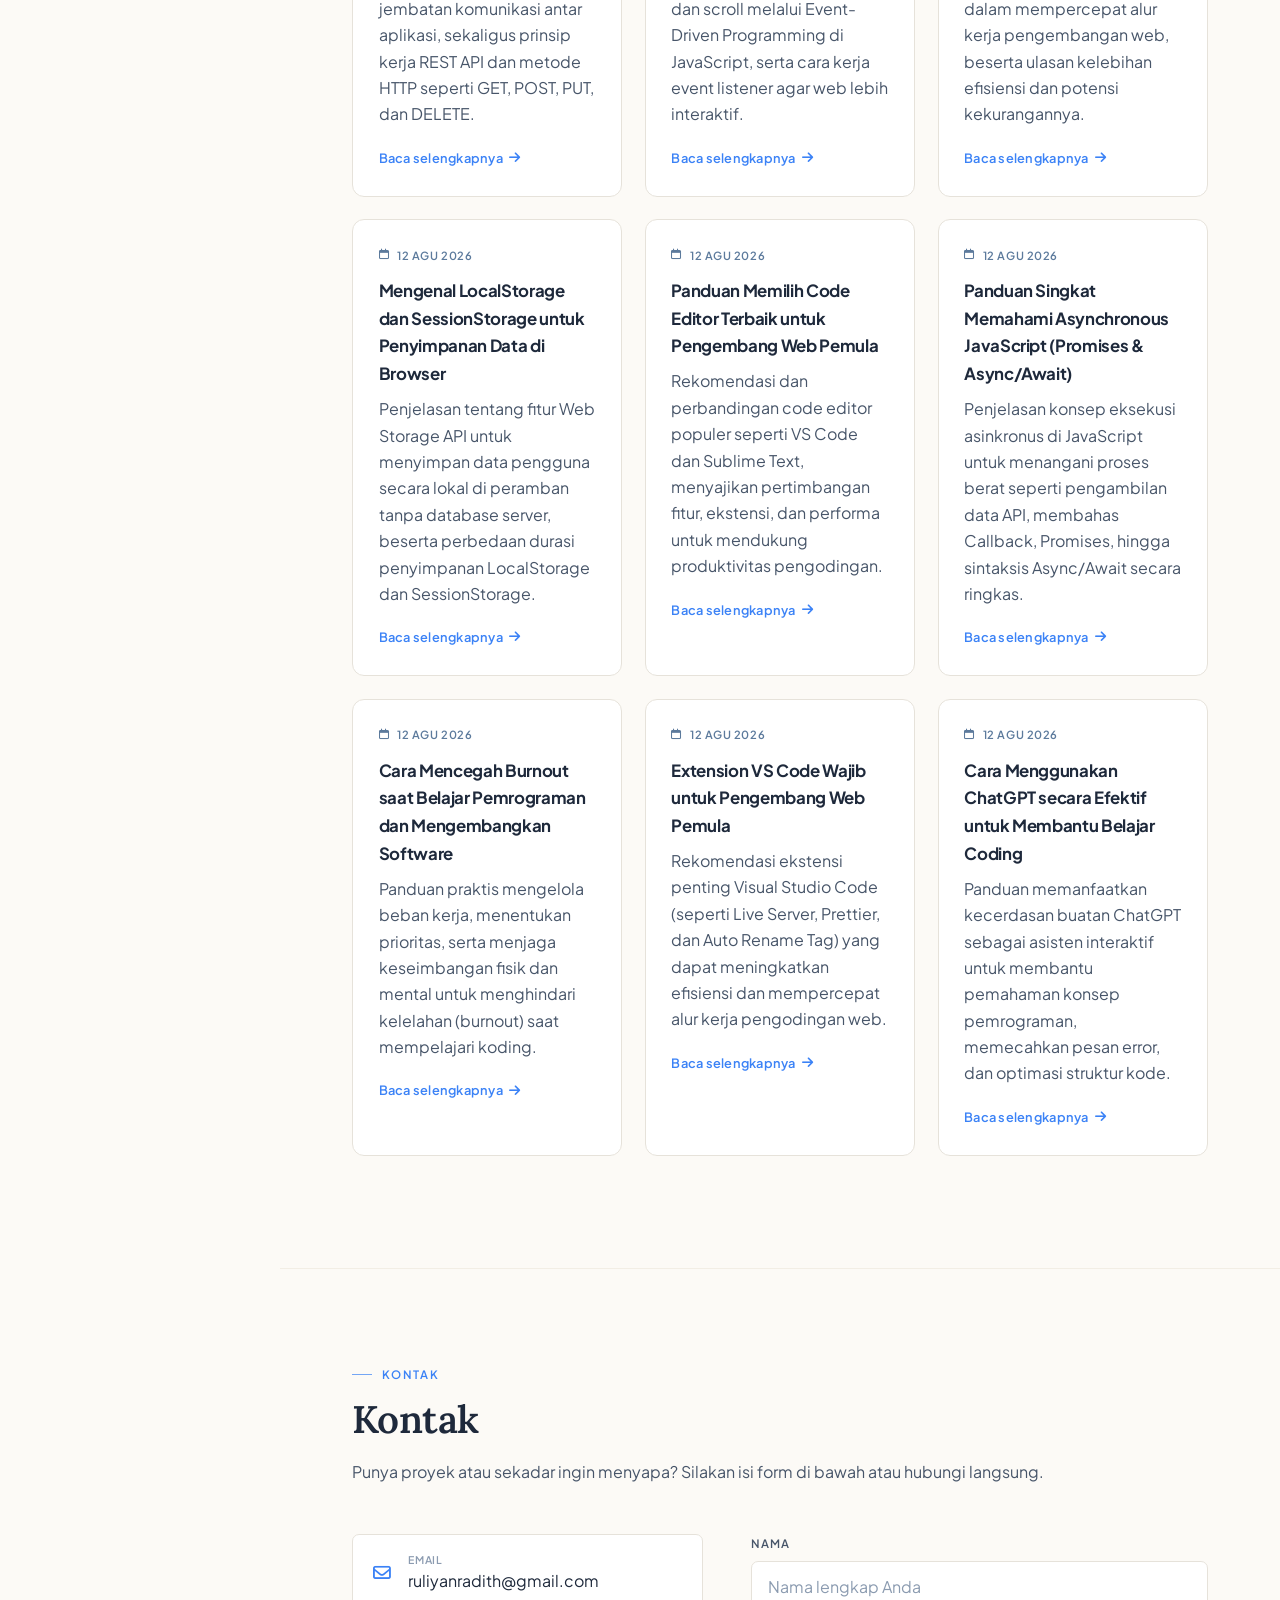
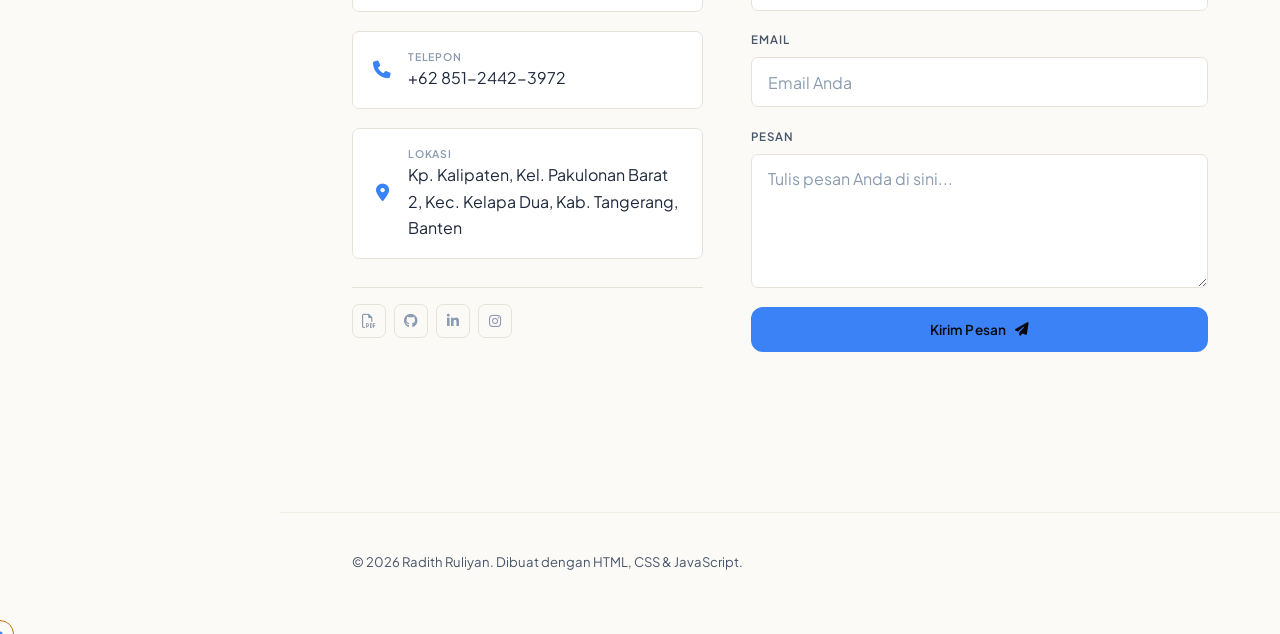
==== commit 722b4fe1: "Add files via upload" ====
--- a/index.html
+++ b/index.html
@@ -15,6 +15,19 @@
 <link rel="stylesheet" href="https://cdnjs.cloudflare.com/ajax/libs/font-awesome/6.5.1/css/all.min.css" integrity="sha512-DTOQO9RWCH3ppGqcWaEA1BIZOC6xxalwEsw9c2QQeAIftl+Vegovlnee1c9QX4TctnWMn13TZye+giMm8e2LwA==" crossorigin="anonymous" referrerpolicy="no-referrer" />
 
 <link rel="stylesheet" href="style.css">
+<script>
+  (function() {
+    try {
+      var saved = localStorage.getItem('theme');
+      var prefersDark = window.matchMedia('(prefers-color-scheme: dark)').matches;
+      var theme = saved || (prefersDark ? 'dark' : 'light');
+      document.documentElement.setAttribute('data-theme', theme);
+    } catch (e) {
+      document.documentElement.setAttribute('data-theme', 'dark');
+    }
+    document.documentElement.classList.add('js');
+  })();
+</script>
 </head>
 <body>
 
@@ -32,7 +45,7 @@
 </button>
 
 <!-- ===== NAV TOGGLE (mobile) ===== -->
-<button class="nav-toggle" id="navToggle" aria-label="Buka menu navigasi" aria-expanded="false">
+<button class="nav-toggle" id="navToggle" aria-label="Buka menu navigasi" aria-expanded="false" aria-controls="sidenav">
   <span></span><span></span><span></span>
 </button>
 
@@ -40,7 +53,7 @@
 <header class="sidenav" id="sidenav">
   <div class="sidenav__brand">
     <div class="brand-avatar-wrap">
-      <img src="assets/foto-profil.jpg" alt="Radith Ruliyan" class="brand-avatar">
+      <img src="assets/foto-profil.jpg" alt="Radith Ruliyan" class="brand-avatar" width="46" height="46" loading="eager" decoding="async">
       <span class="brand-status" title="Terbuka untuk peluang baru"></span>
     </div>
     <div class="brand-info">
@@ -80,9 +93,9 @@
   <section id="beranda" class="section hero">
     <p class="eyebrow">Profil Saya</p>
     <h1 class="hero__title">
-      Halo, saya <span class="accent serif-accent">Radith Ruliyan</span>.<br>
-      Saya merancang &amp; membangun<br>
-      <span class="typewriter" id="typewriter"></span><span class="caret">|</span>
+      <span>Halo, saya <span class="accent serif-accent">Radith Ruliyan</span>.</span><br class="hero-br">
+      <span>Saya merancang &amp; membangun</span><br class="hero-br">
+      <span class="hero__typewriter-wrap"><span class="typewriter" id="typewriter"></span><span class="caret" aria-hidden="true">|</span></span>
     </h1>
     <p class="hero__desc">Saya percaya teknologi terbaik adalah teknologi yang terasa sederhana saat digunakan. Melalui web development, UI/UX, dan pengembangan sistem, saya berusaha menciptakan pengalaman digital yang cepat, intuitif, dan memberikan nilai bagi penggunanya.</p>
     <div class="hero__cta">
@@ -110,7 +123,7 @@
     <div class="about">
       <div class="about__portrait">
         <div class="portrait-frame">
-          <img src="assets/foto-profil.jpg" alt="Foto Radith Ruliyan" class="portrait-img">
+          <img src="assets/foto-profil.jpg" alt="Foto Radith Ruliyan" class="portrait-img" width="200" height="200" loading="lazy" decoding="async">
         </div>
       </div>
 
@@ -304,12 +317,12 @@
 
       <!-- MTCNA MIKROTIK -->
       <article class="card card--cert">
-        <div class="card__media card__media--cert" data-img="assets/sertifikat-mtcna.jpg" data-title="MikroTik Certified Network Associate (MTCNA)">
-          <img src="assets/sertifikat-mtcna.jpg" alt="Sertifikat MTCNA MikroTik Radith Ruliyan" class="cert-thumb-img">
+        <button type="button" class="card__media card__media--cert" data-img="assets/sertifikat-mtcna.jpg" data-title="MikroTik Certified Network Associate (MTCNA)" aria-label="Lihat foto sertifikat: MikroTik Certified Network Associate (MTCNA)">
+          <img src="assets/sertifikat-mtcna.jpg" alt="Sertifikat MTCNA MikroTik Radith Ruliyan" class="cert-thumb-img" width="360" height="180" loading="lazy" decoding="async">
           <div class="cert-overlay">
             <span class="btn-cert-preview"><i class="fa-solid fa-expand"></i> Perbesar Gambar</span>
           </div>
-        </div>
+        </button>
         <div class="card__body">
           <div class="cert__header">
             <span class="cert__issuer"><i class="fa-solid fa-shield-halved"></i> MikroTik (Mikrotikls SIA, Latvia)</span>
@@ -336,12 +349,12 @@
 
       <!-- UKK TJKT -->
       <article class="card card--cert">
-        <div class="card__media card__media--cert" data-img="assets/sertifikat-ukk.jpg" data-title="Sertifikat Kompetensi UKK — Implementasi Jaringan LAN">
-          <img src="assets/sertifikat-ukk.jpg" alt="Sertifikat UKK TJKT Radith Ruliyan" class="cert-thumb-img">
+        <button type="button" class="card__media card__media--cert" data-img="assets/sertifikat-ukk.jpg" data-title="Sertifikat Kompetensi UKK — Implementasi Jaringan LAN" aria-label="Lihat foto sertifikat: Sertifikat Kompetensi UKK — Implementasi Jaringan LAN">
+          <img src="assets/sertifikat-ukk.jpg" alt="Sertifikat UKK TJKT Radith Ruliyan" class="cert-thumb-img" width="360" height="180" loading="lazy" decoding="async">
           <div class="cert-overlay">
             <span class="btn-cert-preview"><i class="fa-solid fa-expand"></i> Perbesar Gambar</span>
           </div>
-        </div>
+        </button>
         <div class="card__body">
           <div class="cert__header">
             <span class="cert__issuer"><i class="fa-solid fa-building-columns"></i> SMKS PGRI 1 &amp; PT Radar Teknologi Komputer</span>
@@ -365,12 +378,12 @@
 
       <!-- PKL UMN Kelulusan -->
       <article class="card card--cert">
-        <div class="card__media card__media--cert" data-img="assets/sertifikat-pkl-umn.jpg" data-title="Sertifikat Praktik Kerja Industri (PKL) — Universitas Multimedia Nusantara">
-          <img src="assets/sertifikat-pkl-umn.jpg" alt="Sertifikat PKL UMN Radith Ruliyan" class="cert-thumb-img">
+        <button type="button" class="card__media card__media--cert" data-img="assets/sertifikat-pkl-umn.jpg" data-title="Sertifikat Praktik Kerja Industri (PKL) — Universitas Multimedia Nusantara" aria-label="Lihat foto sertifikat: Sertifikat Praktik Kerja Industri (PKL) — Universitas Multimedia Nusantara">
+          <img src="assets/sertifikat-pkl-umn.jpg" alt="Sertifikat PKL UMN Radith Ruliyan" class="cert-thumb-img" width="360" height="180" loading="lazy" decoding="async">
           <div class="cert-overlay">
             <span class="btn-cert-preview"><i class="fa-solid fa-expand"></i> Perbesar Gambar</span>
           </div>
-        </div>
+        </button>
         <div class="card__body">
           <div class="cert__header">
             <span class="cert__issuer"><i class="fa-solid fa-university"></i> Universitas Multimedia Nusantara</span>
@@ -395,12 +408,12 @@
 
       <!-- Penilaian PKL UMN -->
       <article class="card card--cert">
-        <div class="card__media card__media--cert" data-img="assets/penilaian-pkl-umn.jpg" data-title="Tabel Penilaian PKL UMN (Rata-Rata Nilai: 94)">
-          <img src="assets/penilaian-pkl-umn.jpg" alt="Transkrip Penilaian PKL UMN Radith Ruliyan" class="cert-thumb-img">
+        <button type="button" class="card__media card__media--cert" data-img="assets/penilaian-pkl-umn.jpg" data-title="Tabel Penilaian PKL UMN (Rata-Rata Nilai: 94)" aria-label="Lihat foto sertifikat: Tabel Penilaian PKL UMN (Rata-Rata Nilai: 94)">
+          <img src="assets/penilaian-pkl-umn.jpg" alt="Transkrip Penilaian PKL UMN Radith Ruliyan" class="cert-thumb-img" width="360" height="180" loading="lazy" decoding="async">
           <div class="cert-overlay">
             <span class="btn-cert-preview"><i class="fa-solid fa-expand"></i> Perbesar Gambar</span>
           </div>
-        </div>
+        </button>
         <div class="card__body">
           <div class="cert__header">
             <span class="cert__issuer"><i class="fa-solid fa-clipboard-check"></i> Universitas Multimedia Nusantara</span>
@@ -424,12 +437,12 @@
 
       <!-- ETS TOEIC -->
       <article class="card card--cert">
-        <div class="card__media card__media--cert" data-img="assets/sertifikat-toeic.jpg" data-title="ETS TOEIC Official Score Certificate (Skor: 705)">
-          <img src="assets/sertifikat-toeic.jpg" alt="Sertifikat ETS TOEIC 705 Radith Ruliyan" class="cert-thumb-img">
+        <button type="button" class="card__media card__media--cert" data-img="assets/sertifikat-toeic.jpg" data-title="ETS TOEIC Official Score Certificate (Skor: 705)" aria-label="Lihat foto sertifikat: ETS TOEIC Official Score Certificate (Skor: 705)">
+          <img src="assets/sertifikat-toeic.jpg" alt="Sertifikat ETS TOEIC 705 Radith Ruliyan" class="cert-thumb-img" width="360" height="180" loading="lazy" decoding="async">
           <div class="cert-overlay">
             <span class="btn-cert-preview"><i class="fa-solid fa-expand"></i> Perbesar Gambar</span>
           </div>
-        </div>
+        </button>
         <div class="card__body">
           <div class="cert__header">
             <span class="cert__issuer"><i class="fa-solid fa-globe"></i> ETS TOEIC &amp; Direktorat SMK</span>
@@ -746,11 +759,11 @@
       <form class="contact__form" id="contactForm" novalidate>
         <div class="field">
           <label for="name">Nama</label>
-          <input type="text" id="name" name="name" placeholder="Nama lengkap Anda" required>
+          <input type="text" id="name" name="name" placeholder="Nama lengkap Anda" autocomplete="name" required>
         </div>
         <div class="field">
           <label for="email">Email</label>
-          <input type="email" id="email" name="email" placeholder="Email Anda" required>
+          <input type="email" id="email" name="email" placeholder="Email Anda" autocomplete="email" required>
         </div>
         <div class="field">
           <label for="message">Pesan</label>
@@ -775,15 +788,15 @@
 </button>
 
 <!-- ===== MODAL LIGHTBOX VIEW CERTIFICATE ===== -->
-<div class="cert-modal" id="certModal" aria-hidden="true" role="dialog" aria-labelledby="certModalTitle">
-  <div class="cert-modal__backdrop" id="certModalBackdrop"></div>
-  <div class="cert-modal__dialog">
+<div class="cert-modal" id="certModal" aria-hidden="true" role="dialog" aria-modal="true" aria-labelledby="certModalTitle">
+  <div class="cert-modal__backdrop" id="certModalBackdrop" tabindex="-1"></div>
+  <div class="cert-modal__dialog" role="document">
     <div class="cert-modal__header">
       <h3 class="cert-modal__title" id="certModalTitle">Pratinjau Sertifikat</h3>
-      <button class="cert-modal__close" id="certModalClose" aria-label="Tutup"><i class="fa-solid fa-xmark"></i></button>
+      <button type="button" class="cert-modal__close" id="certModalClose" aria-label="Tutup pratinjau sertifikat"><i class="fa-solid fa-xmark"></i></button>
     </div>
     <div class="cert-modal__body">
-      <img id="certModalImg" src="" alt="Pratinjau Sertifikat">
+      <img id="certModalImg" src="" alt="Pratinjau Sertifikat" loading="lazy" decoding="async">
     </div>
   </div>
 </div>
--- a/style.css
+++ b/style.css
@@ -81,7 +81,7 @@
   transition: opacity 0.3s var(--ease);
 }
 
-/* Ambient dynamic glowing orbs - Increased visibility */
+/* Ambient dynamic glowing orbs - Hardware accelerated */
 body::after {
   content: '';
   position: fixed;
@@ -92,7 +92,14 @@
     radial-gradient(circle at 80% 10%, rgba(212, 175, 55, 0.12) 0%, transparent 60%),
     radial-gradient(circle at 15% 75%, rgba(77, 124, 107, 0.08) 0%, transparent 50%),
     radial-gradient(circle at 50% 50%, var(--bg-ambient) 0%, transparent 70%);
-  filter: blur(60px);
+  filter: blur(50px);
+  transform: translateZ(0);
+}
+
+@media (max-width: 1000px), (prefers-reduced-motion: reduce) {
+  body::after {
+    filter: blur(20px);
+  }
 }
 
 /* Structural Layout Grid Lines */
@@ -191,14 +198,23 @@
   position: fixed;
   top: 0; left: 0; bottom: 0;
   width: var(--sidenav-w);
+  height: 100vh;
+  height: 100dvh;
   padding: 1.8rem 1.4rem;
+  padding-top: max(1.8rem, env(safe-area-inset-top, 1.8rem));
+  padding-bottom: max(1.8rem, env(safe-area-inset-bottom, 1.8rem));
+  padding-left: max(1.4rem, env(safe-area-inset-left, 1.4rem));
   border-right: 1px solid var(--border);
   background: var(--bg-elevated);
   display: flex;
   flex-direction: column;
-  gap: 2rem;
+  gap: 1.5rem;
   z-index: 100;
   transition: transform .35s var(--ease), background-color .3s var(--ease), border-color .3s var(--ease);
+  overflow-y: auto;
+  overscroll-behavior: contain;
+  -webkit-overflow-scrolling: touch;
+  min-height: 0;
 }
 
 /* ── Sidebar Brand Card ─────────────────────────────── */
@@ -214,10 +230,12 @@
   overflow: hidden;
   transition: border-color .3s var(--ease), background-color .3s var(--ease), transform .3s var(--ease), box-shadow .3s var(--ease);
 }
-.sidenav__brand:hover {
-  transform: translateY(-2px);
-  border-color: var(--accent);
-  box-shadow: 0 8px 24px -10px rgba(212, 175, 55, 0.15);
+@media (hover: hover) and (pointer: fine) {
+  .sidenav__brand:hover {
+    transform: translateY(-2px);
+    border-color: var(--accent);
+    box-shadow: 0 8px 24px -10px var(--accent-soft);
+  }
 }
 /* subtle accent glow sweep top-right */
 .sidenav__brand::before{
@@ -362,9 +380,11 @@
 .nav-toggle{
   display: none;
   position: fixed;
-  top: 1.1rem; right: 1.1rem;
+  top: max(1rem, env(safe-area-inset-top, 1rem));
+  right: max(1rem, env(safe-area-inset-right, 1rem));
   z-index: 200;
   width: 44px; height: 44px;
+  min-width: 44px; min-height: 44px;
   background: var(--bg-elevated);
   border: 1px solid var(--border);
   border-radius: var(--radius-sm);
@@ -372,6 +392,8 @@
   align-items: center;
   justify-content: center;
   gap: 5px;
+  cursor: pointer;
+  touch-action: manipulation;
 }
 .nav-toggle span{
   width: 20px; height: 2px;
@@ -383,13 +405,20 @@
 .nav-toggle.is-open span:nth-child(3){ transform: translateY(-7px) rotate(-45deg); }
 
 .nav-scrim{
-  display: none;
   position: fixed; inset: 0;
-  background: rgba(6,8,12,.6);
+  background: rgba(6,8,12,.65);
   z-index: 90;
   opacity: 0;
+  visibility: hidden;
   pointer-events: none;
-  transition: opacity .3s var(--ease);
+  transition: opacity .35s var(--ease), visibility .35s var(--ease);
+  backdrop-filter: blur(3px);
+  -webkit-backdrop-filter: blur(3px);
+}
+.nav-scrim.is-visible{
+  opacity: 1;
+  visibility: visible;
+  pointer-events: auto;
 }
 
 /* =========================================================
@@ -399,6 +428,7 @@
   margin-left: var(--sidenav-w);
   position: relative;
   z-index: 1;
+  min-width: 0;
 }
 
 .section{
@@ -406,36 +436,58 @@
   max-width: 1100px;
   border-bottom: 1px solid var(--border-soft);
   transition: border-color .3s var(--ease);
-}
-
+  min-width: 0;
+}
+
+/* Progressive enhancement: visible by default if JS not loaded */
 .fade-in{
+  opacity: 1;
+  transform: none;
+}
+.js .fade-in{
   opacity: 0;
-  transform: translateY(28px);
-  transition: opacity .7s var(--ease), transform .7s var(--ease);
-}
-.fade-in.in-view{
+  transform: translateY(20px);
+  transition: opacity .6s var(--ease), transform .6s var(--ease);
+}
+.js .fade-in.in-view{
   opacity: 1;
   transform: translateY(0);
 }
+@media (prefers-reduced-motion: reduce){
+  .js .fade-in{
+    opacity: 1 !important;
+    transform: none !important;
+    transition: none !important;
+  }
+}
 
 /* =========================================================
    HERO
    ========================================================= */
 .hero{
   min-height: 100vh;
+  min-height: 100svh;
+  min-height: 100dvh;
+  height: auto;
   display: flex;
   flex-direction: column;
   justify-content: center;
+  position: relative;
   border-bottom: 1px solid var(--border-soft);
 }
 
 .hero__title{
   font-size: clamp(2.1rem, 4.4vw, 3.6rem);
-  line-height: 1.2;
+  line-height: 1.25;
   max-width: 32ch;
-  min-height: 3.6em;
   font-weight: 800;
   letter-spacing: -.035em;
+}
+.hero__typewriter-wrap{
+  display: inline-block;
+  min-height: 1.25em;
+  vertical-align: bottom;
+  overflow-wrap: anywhere;
 }
 .hero__title .accent{ color: var(--accent); }
 /* Editorial serif touch — Lora italic on the name for a premium human-design feel */
@@ -478,6 +530,7 @@
   font-size: .85rem;
   letter-spacing: .01em;
   padding: .8rem 1.4rem;
+  min-height: 44px;
   border-radius: var(--radius);
   border: 1px solid transparent;
   transition: transform .2s var(--ease), background .2s var(--ease), border-color .2s var(--ease), color .2s var(--ease);
@@ -486,14 +539,19 @@
   background: var(--accent);
   color: #09090b;
 }
-.btn--primary:hover{ transform: translateY(-2px); background: #e5be49; }
 .btn--ghost{
   border-color: var(--border);
   color: var(--text-primary);
   background: transparent;
 }
-.btn--ghost:hover{ border-color: var(--accent); color: var(--accent); transform: translateY(-2px); }
-.btn--sm{ padding: .55rem 1rem; font-size: .78rem; margin-top: 1.6rem; }
+@media (hover: hover) and (pointer: fine) {
+  .btn--primary:hover{ transform: translateY(-2px); background: var(--accent-dim); }
+  .btn--ghost:hover{ border-color: var(--accent); color: var(--accent); transform: translateY(-2px); }
+}
+.btn:active{
+  transform: scale(0.97);
+}
+.btn--sm{ padding: .55rem 1rem; font-size: .78rem; margin-top: 1.6rem; min-height: 40px; }
 .btn--block{ width: 100%; justify-content: center; }
 
 .hero__stats{
@@ -593,21 +651,26 @@
 /* =========================================================
    GRIDS / CARDS (portfolio + blog)
    ========================================================= */
-.grid{ display: grid; gap: 1.4rem; margin-top: 3rem; }
-.grid--portfolio{ grid-template-columns: repeat(2, 1fr); }
-.grid--blog{ grid-template-columns: repeat(3, 1fr); }
+.grid{ display: grid; gap: 1.4rem; margin-top: 3rem; min-width: 0; }
+.grid > *{ min-width: 0; }
+.grid--portfolio{ grid-template-columns: repeat(2, minmax(0, 1fr)); }
+.grid--blog{ grid-template-columns: repeat(3, minmax(0, 1fr)); }
 
 .card{
   background: var(--bg-card);
   border: 1px solid var(--border);
   border-radius: var(--radius);
   overflow: hidden;
+  min-width: 0;
+  position: relative;
   transition: transform .3s var(--ease), border-color .3s var(--ease), box-shadow .3s var(--ease), background-color .3s var(--ease);
 }
-.card:hover{
-  transform: translateY(-3px);
-  border-color: var(--border);
-  box-shadow: 0 12px 40px -12px rgba(0,0,0,0.5), 0 0 0 1px var(--accent-soft);
+@media (hover: hover) and (pointer: fine) {
+  .card:hover{
+    transform: translateY(-3px);
+    border-color: var(--border);
+    box-shadow: 0 12px 40px -12px rgba(0,0,0,0.5), 0 0 0 1px var(--accent-soft);
+  }
 }
 
 .card--project .card__media{
@@ -635,9 +698,43 @@
   text-transform: uppercase;
 }
 
-.card__links{ display: flex; gap: 1.4rem; font-size: .84rem; }
-.card__links a{ color: var(--text-secondary); transition: color .2s var(--ease); }
-.card__links a:hover{ color: var(--accent); }
+.card__links{
+  display: flex;
+  gap: .75rem;
+  font-size: .84rem;
+  flex-wrap: wrap;
+  align-items: center;
+}
+.card__links a,
+.card__links button{
+  display: inline-flex;
+  align-items: center;
+  gap: .4rem;
+  padding: .45rem .95rem;
+  min-height: 44px;
+  background: var(--bg-elevated);
+  border: 1px solid var(--border);
+  border-radius: var(--radius-sm);
+  font-size: .8rem;
+  font-weight: 500;
+  font-family: inherit;
+  color: var(--text-secondary);
+  cursor: pointer;
+  text-decoration: none;
+  transition: color .2s var(--ease), border-color .2s var(--ease), background-color .2s var(--ease);
+}
+@media (hover: hover) and (pointer: fine) {
+  .card__links a:hover,
+  .card__links button:hover{
+    color: var(--accent);
+    border-color: var(--accent);
+    background: var(--accent-soft);
+  }
+}
+.card__links a:active,
+.card__links button:active{
+  transform: scale(0.97);
+}
 
 .card--blog{ padding: 1.6rem; }
 .card__date{
@@ -664,7 +761,7 @@
 .read-more i{ transition: transform .2s var(--ease); }
 .read-more:hover i{ transform: translateX(3px); }
 
-.grid--certificates{ grid-template-columns: repeat(3, 1fr); }
+.grid--certificates{ grid-template-columns: repeat(3, minmax(0, 1fr)); }
 
 .card--cert{
   display: flex;
@@ -675,9 +772,16 @@
   height: 180px;
   position: relative;
   overflow: hidden;
+  border: none;
   border-bottom: 1px solid var(--border);
   background: var(--bg-elevated);
   cursor: pointer;
+  display: block;
+  width: 100%;
+  padding: 0;
+  font: inherit;
+  color: inherit;
+  text-align: left;
 }
 .cert-thumb-img{
   width: 100%;
@@ -685,9 +789,15 @@
   object-fit: cover;
   object-position: top center;
   transition: transform .35s var(--ease);
-}
-.card--cert:hover .cert-thumb-img{
-  transform: scale(1.04);
+  display: block;
+}
+@media (hover: hover) and (pointer: fine) {
+  .card--cert:hover .cert-thumb-img{
+    transform: scale(1.04);
+  }
+  .card--cert:hover .cert-overlay{
+    opacity: 1;
+  }
 }
 .cert-overlay{
   position: absolute;
@@ -698,9 +808,24 @@
   opacity: 0;
   transition: opacity .25s var(--ease);
   backdrop-filter: blur(3px);
-}
-.card--cert:hover .cert-overlay{
-  opacity: 1;
+  -webkit-backdrop-filter: blur(3px);
+}
+@media (hover: none) {
+  .cert-overlay {
+    opacity: 0.9;
+    background: transparent;
+    pointer-events: none;
+    display: flex;
+    align-items: flex-end;
+    justify-content: flex-end;
+    padding: 0.5rem;
+  }
+  .btn-cert-preview {
+    font-size: 0.68rem;
+    padding: 0.3rem 0.6rem;
+    background: rgba(13, 19, 31, 0.88);
+    border-color: var(--accent);
+  }
 }
 .btn-cert-preview{
   font-family: var(--font-display);
@@ -726,20 +851,22 @@
   z-index: 1000;
   display: grid;
   place-items: center;
-  padding: 1.5rem;
+  padding: 1rem;
   opacity: 0;
   visibility: hidden;
   transition: opacity .3s var(--ease), visibility .3s var(--ease);
+  overflow-y: auto;
 }
 .cert-modal.is-open{
   opacity: 1;
   visibility: visible;
 }
 .cert-modal__backdrop{
-  position: absolute;
+  position: fixed;
   inset: 0;
   background: rgba(10, 13, 18, 0.85);
   backdrop-filter: blur(8px);
+  -webkit-backdrop-filter: blur(8px);
 }
 .cert-modal__dialog{
   position: relative;
@@ -750,57 +877,72 @@
   max-width: 900px;
   width: 100%;
   max-height: 90vh;
+  max-height: 90dvh;
   display: flex;
   flex-direction: column;
   box-shadow: 0 20px 50px rgba(0,0,0,0.6);
   overflow: hidden;
   transform: scale(0.95);
   transition: transform .3s var(--ease);
+  margin: auto;
 }
 .cert-modal.is-open .cert-modal__dialog{
   transform: scale(1);
 }
 .cert-modal__header{
-  padding: 1.2rem 1.6rem;
+  padding: 1rem 1.2rem;
   border-bottom: 1px solid var(--border);
   display: flex;
   align-items: center;
   justify-content: space-between;
-  gap: 1rem;
+  gap: .75rem;
   background: var(--bg-elevated);
+  flex-shrink: 0;
 }
 .cert-modal__title{
-  font-size: 1.1rem;
+  font-size: 1rem;
   margin: 0;
   color: var(--text-primary);
+  min-width: 0;
+  overflow: hidden;
+  text-overflow: ellipsis;
+  white-space: nowrap;
 }
 .cert-modal__close{
   background: transparent;
   border: none;
   color: var(--text-muted);
   font-size: 1.2rem;
-  width: 36px;
-  height: 36px;
+  min-width: 44px;
+  min-height: 44px;
+  width: 44px;
+  height: 44px;
   display: grid;
   place-items: center;
   border-radius: var(--radius-sm);
+  cursor: pointer;
   transition: color .2s var(--ease), background-color .2s var(--ease);
-}
-.cert-modal__close:hover{
-  color: var(--accent);
-  background: var(--accent-soft);
+  flex-shrink: 0;
+}
+@media (hover: hover) and (pointer: fine) {
+  .cert-modal__close:hover{
+    color: var(--accent);
+    background: var(--accent-soft);
+  }
 }
 .cert-modal__body{
-  padding: 1.5rem;
+  padding: 1rem;
   overflow-y: auto;
+  -webkit-overflow-scrolling: touch;
   display: grid;
   place-items: center;
   background: var(--bg);
+  flex: 1;
 }
 .cert-modal__body img{
   max-width: 100%;
   height: auto;
-  max-height: 70vh;
+  max-height: calc(90dvh - 120px);
   object-fit: contain;
   border-radius: var(--radius-sm);
   border: 1px solid var(--border);
@@ -811,16 +953,18 @@
   display: flex;
   flex-direction: column;
   flex: 1;
+  min-width: 0;
 }
 .cert__header{
   display: flex;
-  align-items: center;
+  align-items: flex-start;
   justify-content: space-between;
-  gap: .5rem;
+  gap: .75rem;
   margin-bottom: .8rem;
   font-family: var(--font-display);
   font-weight: 600;
   font-size: .72rem;
+  flex-wrap: wrap;
 }
 .cert__issuer{
   color: var(--accent-2);
@@ -828,6 +972,10 @@
   align-items: center;
   gap: .4rem;
   font-weight: 500;
+  min-width: 0;
+  flex: 1 1 180px;
+  word-break: break-word;
+  overflow-wrap: anywhere;
 }
 .cert__date{
   color: var(--text-muted);
@@ -835,6 +983,8 @@
   padding: .2rem .5rem;
   border-radius: var(--radius-sm);
   border: 1px solid var(--border-soft);
+  white-space: nowrap;
+  flex-shrink: 0;
 }
 .card--cert h3{
   font-size: 1.05rem;
@@ -856,6 +1006,9 @@
   display: inline-flex;
   align-items: center;
   gap: .4rem;
+  overflow-wrap: anywhere;
+  word-break: break-word;
+  max-width: 100%;
 }
 .badge--gold{
   background: rgba(212, 162, 76, 0.15);
@@ -879,8 +1032,10 @@
 .btn-cert-link{
   display: inline-flex;
   align-items: center;
+  justify-content: center;
   gap: .45rem;
-  padding: .4rem .85rem;
+  padding: .5rem .95rem;
+  min-height: 44px;
   background: var(--bg-elevated);
   border: 1px solid var(--border);
   border-radius: var(--radius-sm);
@@ -888,12 +1043,19 @@
   font-family: var(--font-display);
   font-weight: 600;
   color: var(--text-secondary);
+  cursor: pointer;
+  text-decoration: none;
   transition: color .2s var(--ease), border-color .2s var(--ease), background-color .2s var(--ease);
 }
-.btn-cert-link:hover{
-  color: var(--accent);
-  border-color: var(--accent);
-  background: var(--accent-soft);
+@media (hover: hover) and (pointer: fine) {
+  .btn-cert-link:hover{
+    color: var(--accent);
+    border-color: var(--accent);
+    background: var(--accent-soft);
+  }
+}
+.btn-cert-link:active{
+  transform: scale(0.97);
 }
 
 /* =========================================================
@@ -955,9 +1117,10 @@
   gap: 3rem;
   margin-top: 3rem;
   align-items: start;
-}
-
-.contact__info{ display: flex; flex-direction: column; gap: 1.2rem; }
+  min-width: 0;
+}
+
+.contact__info{ display: flex; flex-direction: column; gap: 1.2rem; min-width: 0; }
 .contact__row{
   display: flex;
   align-items: center;
@@ -967,10 +1130,17 @@
   border: 1px solid var(--border);
   border-radius: var(--radius-sm);
   transition: border-color .2s var(--ease), background-color .3s var(--ease);
-}
-a.contact__row:hover{ border-color: var(--accent-2); }
-.contact__row i{ color: var(--accent); font-size: 1.1rem; width: 20px; text-align: center; }
-.contact__row div{ display: flex; flex-direction: column; }
+  min-width: 0;
+}
+@media (hover: hover) and (pointer: fine) {
+  a.contact__row:hover{ border-color: var(--accent-2); }
+}
+.contact__row i{ color: var(--accent); font-size: 1.1rem; width: 20px; text-align: center; flex-shrink: 0; }
+.contact__row div{ display: flex; flex-direction: column; min-width: 0; flex: 1; }
+.contact__row div span:not(.label){
+  overflow-wrap: anywhere;
+  word-break: break-word;
+}
 .contact__row .label{
   font-family: var(--font-display);
   font-weight: 600;
@@ -981,8 +1151,8 @@
 }
 .contact__social{ margin-top: .6rem; }
 
-.contact__form{ display: flex; flex-direction: column; gap: 1.2rem; }
-.field{ display: flex; flex-direction: column; gap: .5rem; }
+.contact__form{ display: flex; flex-direction: column; gap: 1.2rem; min-width: 0; }
+.field{ display: flex; flex-direction: column; gap: .5rem; min-width: 0; }
 .field label{
   font-family: var(--font-display);
   font-weight: 600;
@@ -998,8 +1168,9 @@
   padding: .85rem 1rem;
   color: var(--text-primary);
   font-family: var(--font-body);
-  font-size: .95rem;
+  font-size: 1rem; /* 16px to prevent iOS zoom */
   resize: vertical;
+  max-width: 100%;
   transition: border-color .2s var(--ease), background-color .3s var(--ease), color .3s var(--ease);
 }
 .field input:focus, .field textarea:focus{
@@ -1029,9 +1200,10 @@
 
 .to-top{
   position: fixed;
-  right: 1.8rem;
-  bottom: 1.8rem;
+  right: max(1.8rem, env(safe-area-inset-right, 1.8rem));
+  bottom: max(1.8rem, env(safe-area-inset-bottom, 1.8rem));
   width: 46px; height: 46px;
+  min-width: 44px; min-height: 44px;
   border-radius: 50%;
   background: var(--bg-elevated);
   border: 1px solid var(--border);
@@ -1043,19 +1215,24 @@
   transform: translateY(10px);
   transition: opacity .3s var(--ease), transform .3s var(--ease), border-color .3s var(--ease), background-color .3s var(--ease), color .3s var(--ease);
   z-index: 80;
+  cursor: pointer;
 }
 .to-top.visible{ opacity: 1; visibility: visible; transform: translateY(0); }
-.to-top:hover{ border-color: var(--accent); color: var(--accent); }
+@media (hover: hover) and (pointer: fine) {
+  .to-top:hover{ border-color: var(--accent); color: var(--accent); }
+}
 
 /* =========================================================
    THEME TOGGLE
    ========================================================= */
 .theme-toggle {
   position: fixed;
-  top: 1.8rem;
-  right: 1.8rem;
+  top: max(1.8rem, env(safe-area-inset-top, 1.8rem));
+  right: max(1.8rem, env(safe-area-inset-right, 1.8rem));
   width: 46px;
   height: 46px;
+  min-width: 44px;
+  min-height: 44px;
   border-radius: 50%;
   background: var(--bg-elevated);
   border: 1px solid var(--border);
@@ -1063,30 +1240,22 @@
   display: grid;
   place-items: center;
   z-index: 150;
+  cursor: pointer;
+  touch-action: manipulation;
   transition: background-color .3s var(--ease), border-color .3s var(--ease), color .3s var(--ease), transform .2s var(--ease);
   box-shadow: 0 4px 12px rgba(0,0,0,0.15);
 }
-.theme-toggle:hover {
-  transform: scale(1.05);
-  border-color: var(--accent);
-  color: var(--accent);
+@media (hover: hover) and (pointer: fine) {
+  .theme-toggle:hover {
+    transform: scale(1.05);
+    border-color: var(--accent);
+    color: var(--accent);
+  }
 }
 .theme-toggle i {
   font-size: 1.15rem;
   transition: transform .4s var(--ease);
 }
-.theme-toggle:active i {
-  transform: rotate(30deg) scale(0.95);
-}
-
-@media (max-width: 1000px) {
-  .theme-toggle {
-    right: 5rem;
-    top: 1.1rem;
-    width: 44px;
-    height: 44px;
-  }
-}
 
 /* =========================================================
    THEME TRANSITION ANIMATION (View Transitions API)
@@ -1103,28 +1272,61 @@
   -webkit-tap-highlight-color: transparent;
 }
 
-/* Tactile Mobile active feedback pops */
-.card:active, .btn:active, .sidenav__social a:active, .chip:active, .theme-toggle:active {
-  transform: scale(0.96) !important;
-  transition: transform 0.1s cubic-bezier(0.25, 1, 0.5, 1) !important;
-}
-
+/* Gentle touch active feedback on interactive elements only (no layout shift, no card jumping) */
+.btn:active,
+.sidenav__social a:active,
+.chip:active,
+.theme-toggle:active,
+.card__links a:active,
+.card__links button:active,
+.btn-cert-link:active,
+.to-top:active {
+  transform: scale(0.97);
+  transition: transform 0.08s ease;
+}
+
+/* Desktop layout adjustment when 280px sidebar leaves 720-920px for content */
+@media (max-width: 1200px) and (min-width: 1001px) {
+  .section {
+    padding: 5rem 2.5rem 6rem;
+  }
+  .grid--certificates {
+    grid-template-columns: repeat(2, minmax(0, 1fr));
+  }
+  .grid--blog {
+    grid-template-columns: repeat(2, minmax(0, 1fr));
+  }
+}
+
+/* Off-canvas sidebar transition breakpoint */
 @media (max-width: 1000px){
   .sidenav{
     width: min(280px, 85vw);
     transform: translateX(-100%);
-    border-right: none;
+    border-right: 1px solid var(--border);
     box-shadow: none;
   }
   .sidenav.is-open{
     transform: translateX(0);
-    box-shadow: 20px 0 40px rgba(0,0,0,.3);
-  }
-  .nav-toggle{ display: flex; right: 0.9rem; top: 0.9rem; width: 42px; height: 42px; }
-  .nav-scrim.is-visible{ display: block; opacity: 1; pointer-events: auto; }
-
-  .theme-toggle{ right: 4.5rem; top: 0.9rem; width: 42px; height: 42px; }
-  .to-top{ right: 1.2rem; bottom: 1.2rem; width: 42px; height: 42px; }
+    box-shadow: 20px 0 40px rgba(0,0,0,.45);
+  }
+  .nav-toggle{
+    display: flex;
+    top: max(1rem, env(safe-area-inset-top, 1rem));
+    right: max(1rem, env(safe-area-inset-right, 1rem));
+    width: 44px; height: 44px;
+  }
+
+  .theme-toggle{
+    top: max(1rem, env(safe-area-inset-top, 1rem));
+    right: calc(max(1rem, env(safe-area-inset-right, 1rem)) + 52px);
+    width: 44px; height: 44px;
+  }
+  .to-top{
+    right: max(1.2rem, env(safe-area-inset-right, 1.2rem));
+    bottom: max(1.2rem, env(safe-area-inset-bottom, 1.2rem));
+    width: 44px; height: 44px;
+  }
 
   .bg-grid-lines { left: 0; padding: 0 1.4rem; }
 
@@ -1132,14 +1334,17 @@
   .section{ padding: 4.5rem 1.4rem 5rem; }
 
   .hero{
-    min-height: calc(100vh - 60px);
-    padding: 5.5rem 1.4rem 2.5rem;
+    min-height: 100vh;
+    min-height: 100svh;
+    min-height: 100dvh;
+    height: auto;
+    padding: 5.5rem 1.4rem 3rem;
     justify-content: center;
   }
   .hero__title{
-    font-size: clamp(1.75rem, 6vw, 2.5rem);
+    font-size: clamp(1.75rem, 5.5vw, 2.5rem);
     max-width: 100%;
-    min-height: 5em; /* Menjaga tinggi judul tetap stabil saat teks ketik berganti */
+    line-height: 1.25;
   }
   .hero__desc{
     font-size: 0.96rem;
@@ -1174,56 +1379,72 @@
     margin: 0 auto;
   }
 
+  /* Tablet layout: comfortable 2 columns for available width */
+  .grid--portfolio{ grid-template-columns: repeat(2, minmax(0, 1fr)); }
+  .grid--certificates{ grid-template-columns: repeat(2, minmax(0, 1fr)); }
+  .grid--blog{ grid-template-columns: repeat(2, minmax(0, 1fr)); }
+
+  .timeline{ padding-left: 1.4rem; }
+  .timeline__dot{ left: -1.4rem; }
+
+  .contact{ grid-template-columns: 1fr; gap: 2rem; margin-top: 2rem; }
+
+  .footer{
+    padding: 2.2rem 1.4rem 2.8rem;
+    text-align: center;
+  }
+}
+
+/* Mobile & portrait tablet layout */
+@media (max-width: 768px){
   .grid--portfolio{ grid-template-columns: 1fr; }
   .grid--certificates{ grid-template-columns: 1fr; }
   .grid--blog{ grid-template-columns: 1fr; }
-  .card--project .card__body{ padding: 1.25rem; }
-  .card__links a{
-    display: inline-flex;
-    align-items: center;
-    gap: .4rem;
-    padding: .4rem .85rem;
-    background: var(--bg-elevated);
-    border: 1px solid var(--border);
-    border-radius: var(--radius-sm);
-    font-size: .8rem;
-    font-weight: 500;
-  }
-
-  .timeline{ padding-left: 1.4rem; }
-  .timeline__dot{ left: -1.4rem; }
-
-  .contact{ grid-template-columns: 1fr; gap: 2rem; margin-top: 2rem; }
-  .field input, .field textarea{
-    font-size: 1rem; /* Mencegah auto-zoom di iOS Safari saat tap input */
-    padding: .8rem .95rem;
-  }
-
-  .footer{
-    padding: 2.2rem 1.4rem 2.8rem;
-    text-align: center;
-  }
-}
-
+  .hero-br{ display: none; }
+  .hero__typewriter-wrap{
+    display: block;
+    min-height: 2.5em;
+  }
+  .hero__stats{
+    gap: .75rem;
+  }
+}
+
+/* Small mobile viewport */
 @media (max-width: 480px){
-  .section{ padding: 3.5rem 1.1rem 4.5rem; }
-  .hero{ padding: 4.5rem 1.1rem 2rem; }
+  .section{ padding: 3.5rem 1rem 4.5rem; }
+  .hero{ padding: 4.8rem 1rem 2.2rem; }
   .hero__title{
-    font-size: clamp(1.5rem, 5.8vw, 1.9rem);
-    min-height: 5.6em; /* Mengunci tinggi wadah judul pada HP kecil */
+    font-size: clamp(1.45rem, 6.2vw, 1.95rem);
+    line-height: 1.3;
+  }
+  .hero__typewriter-wrap{
+    min-height: 2.8em;
   }
   .hero__stats{
     grid-template-columns: repeat(3, 1fr);
-    gap: .5rem;
-  }
-  .stat__num{ font-size: 1.25rem; }
-  .stat__label{ font-size: .6rem; }
+    gap: .4rem;
+  }
+  .stat__num{ font-size: 1.2rem; }
+  .stat__label{ font-size: .58rem; }
   .btn{
     width: 100%;
     justify-content: center;
   }
+  .card__links a,
+  .card__links button,
+  .btn-cert-link{
+    width: 100%;
+    flex: 1 1 100%;
+    justify-content: center;
+  }
   .card--project .card__media{ height: 130px; font-size: 2rem; }
-  .footer{ padding: 2rem 1.1rem 2.4rem; }
+  .cert__header{
+    flex-direction: column;
+    align-items: flex-start;
+    gap: .35rem;
+  }
+  .footer{ padding: 2rem 1rem 2.4rem; }
 }
 
 /* =========================================================
@@ -1263,18 +1484,20 @@
   border-color: rgba(255, 255, 255, 0.8);
 }
 
-/* Hide native cursor in desktop if supported */
+/* Hide native cursor in desktop ONLY after custom cursor is successfully initialized by JS */
 @media (hover: hover) and (pointer: fine) {
-  body {
+  .has-custom-cursor,
+  .has-custom-cursor body,
+  .has-custom-cursor a,
+  .has-custom-cursor button,
+  .has-custom-cursor [role="button"],
+  .has-custom-cursor input[type="submit"] {
     cursor: none;
   }
-  a, button, [role="button"], input[type="submit"] {
-    cursor: none;
-  }
 }
 
 /* Disable Custom Cursor on Mobile/Touch Devices */
-@media (max-width: 1000px) or (hover: none) {
+@media (max-width: 1000px) or (hover: none) or (pointer: coarse) {
   .custom-cursor, .custom-cursor-dot {
     display: none !important;
   }
@@ -1284,38 +1507,39 @@
 }
 
 /* =========================================================
-   3Dperspective TILT & GLOW SHEEN STYLES
+   INTERACTIVE CARD SHEEN (pointer-tracked, no 3D)
    ========================================================= */
 .card {
   position: relative;
-  transform-style: preserve-3d;
-  will-change: transform;
-}
-
-/* Glass sheen reflection inside card */
-.card__sheen {
-  position: absolute;
-  inset: 0;
-  background: radial-gradient(
-    circle 150px at var(--sheen-x, 0) var(--sheen-y, 0),
-    rgba(255, 255, 255, 0.12),
-    transparent 80%
-  );
-  pointer-events: none;
-  z-index: 5;
-  opacity: 0;
-  transition: opacity 0.4s var(--ease);
-}
-.card:hover .card__sheen {
-  opacity: 1;
-}
-
-/* =========================================================
-   MAGNETIC INTERACTIVE BUTTON TRANSITION
-   ========================================================= */
-.btn, .theme-toggle, .sidenav__brand, .sidenav__social a {
-  will-change: transform;
-  transition: transform 0.2s cubic-bezier(0.25, 1, 0.5, 1);
+}
+
+/* Pointer-tracked radial highlight follows the mouse inside the card on fine pointer */
+@media (hover: hover) and (pointer: fine) {
+  .card__sheen,
+  .card::after {
+    content: '';
+    position: absolute;
+    inset: 0;
+    background: radial-gradient(
+      circle 180px at var(--sheen-x, 50%) var(--sheen-y, 50%),
+      rgba(255, 255, 255, 0.07),
+      transparent 75%
+    );
+    pointer-events: none;
+    z-index: 2;
+    opacity: 0;
+    transition: opacity 0.35s var(--ease);
+    border-radius: inherit;
+  }
+  .card.is-hovered::after {
+    opacity: 1;
+  }
+
+  /* Magnetic interactive button transition */
+  .btn, .theme-toggle, .sidenav__brand, .sidenav__social a {
+    will-change: transform;
+    transition: transform 0.2s cubic-bezier(0.25, 1, 0.5, 1);
+  }
 }
 
 /* =========================================================
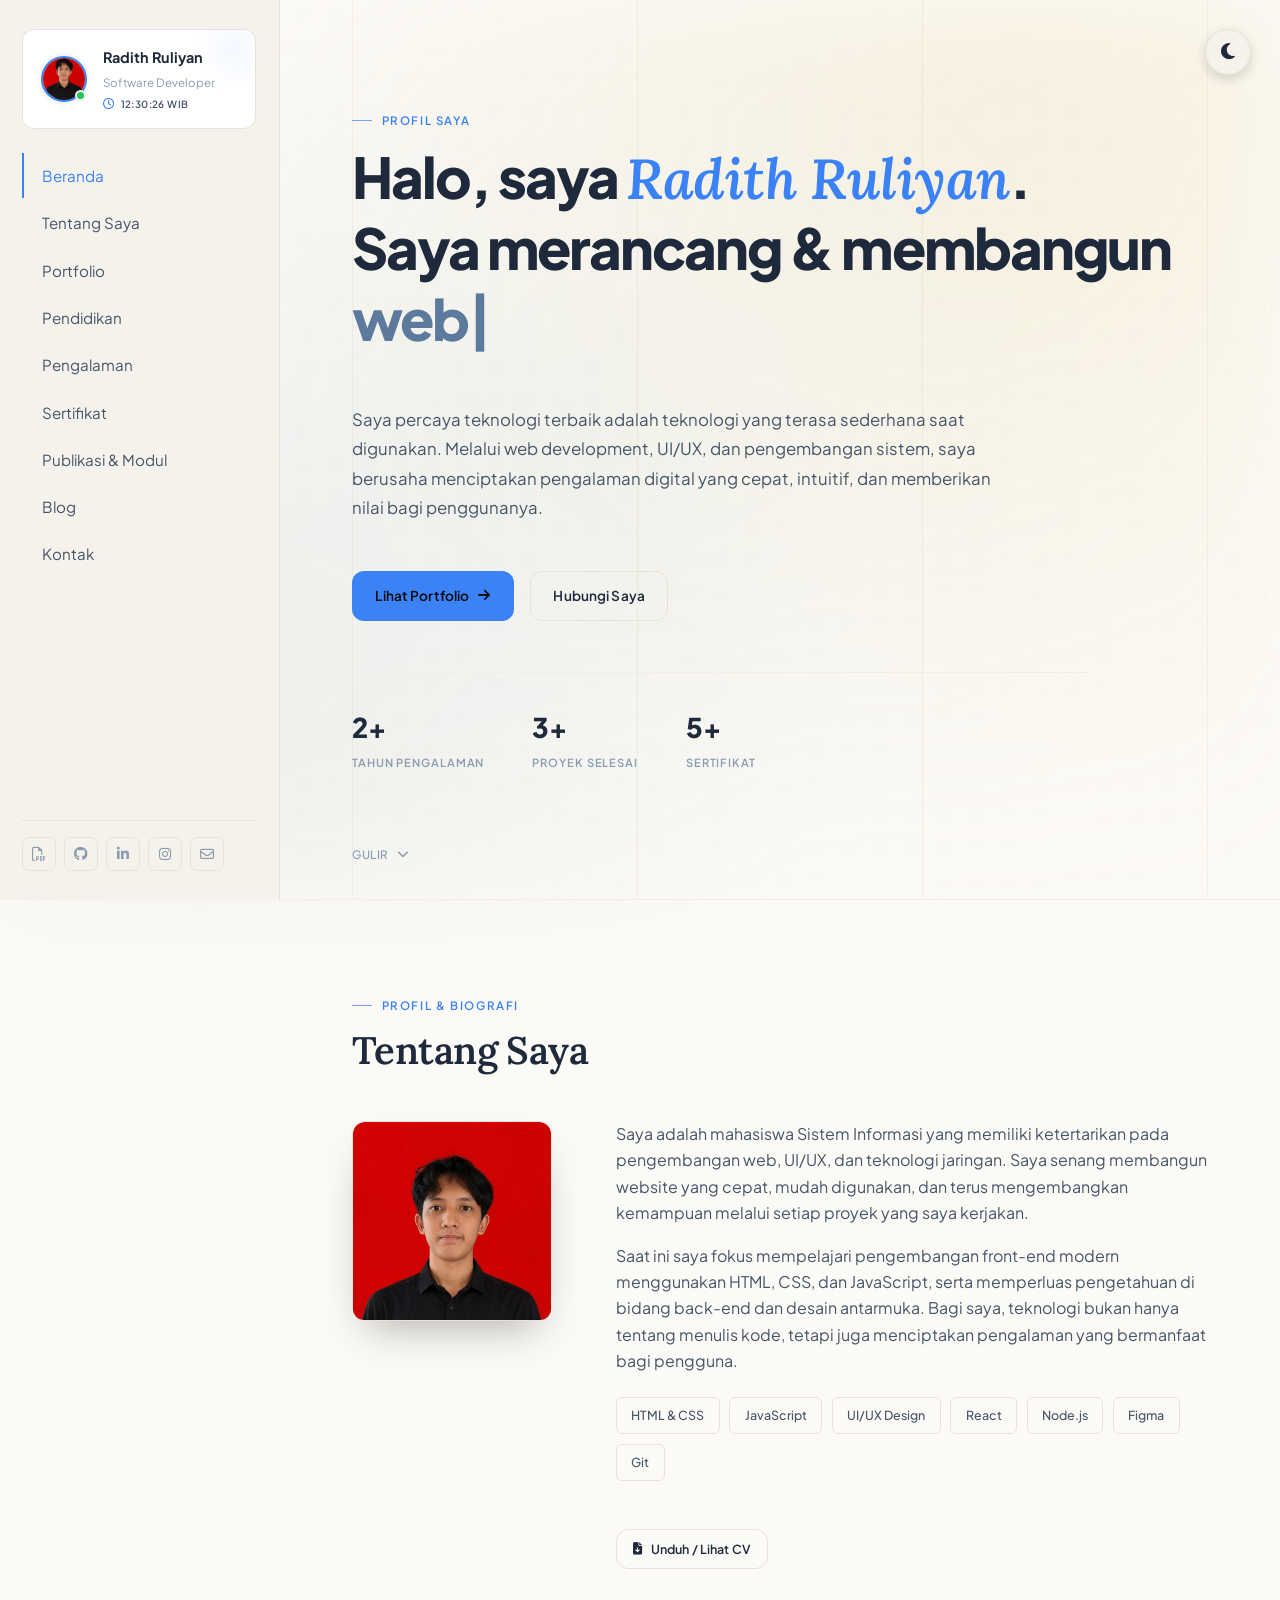
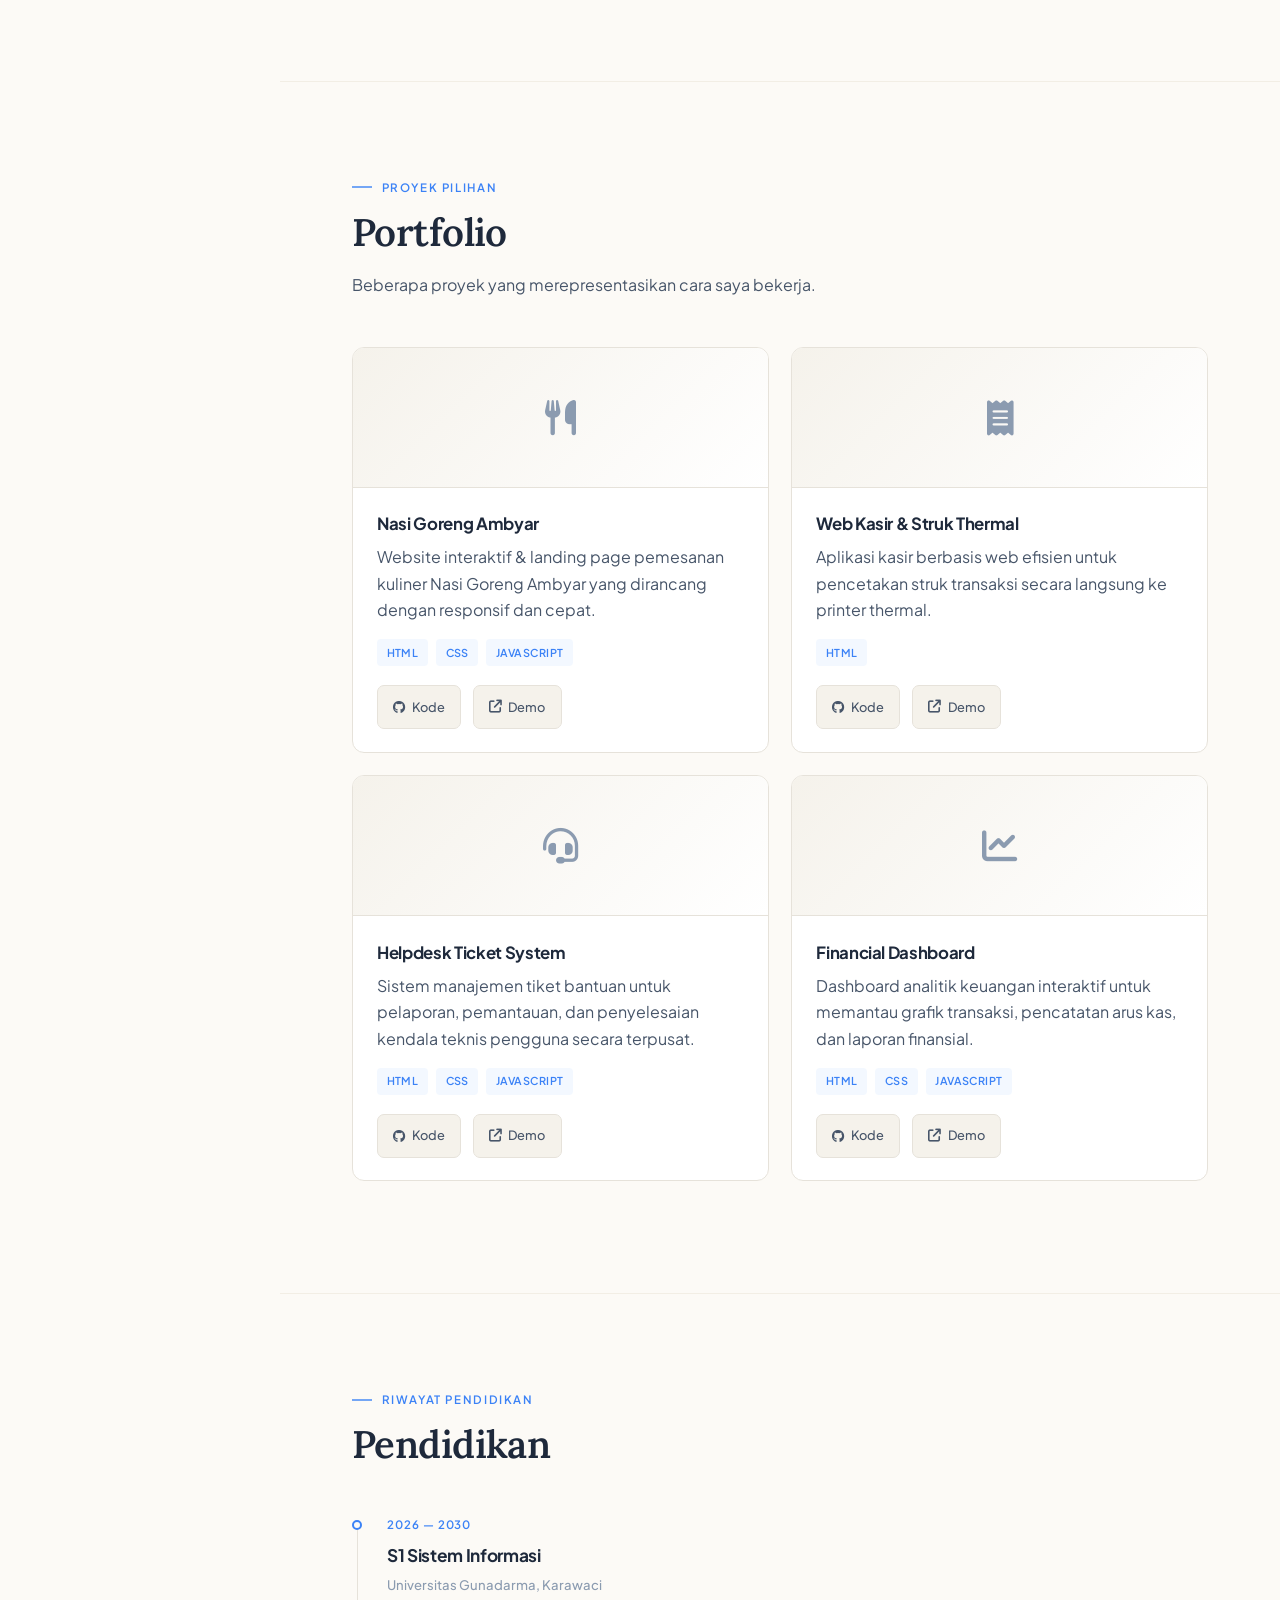
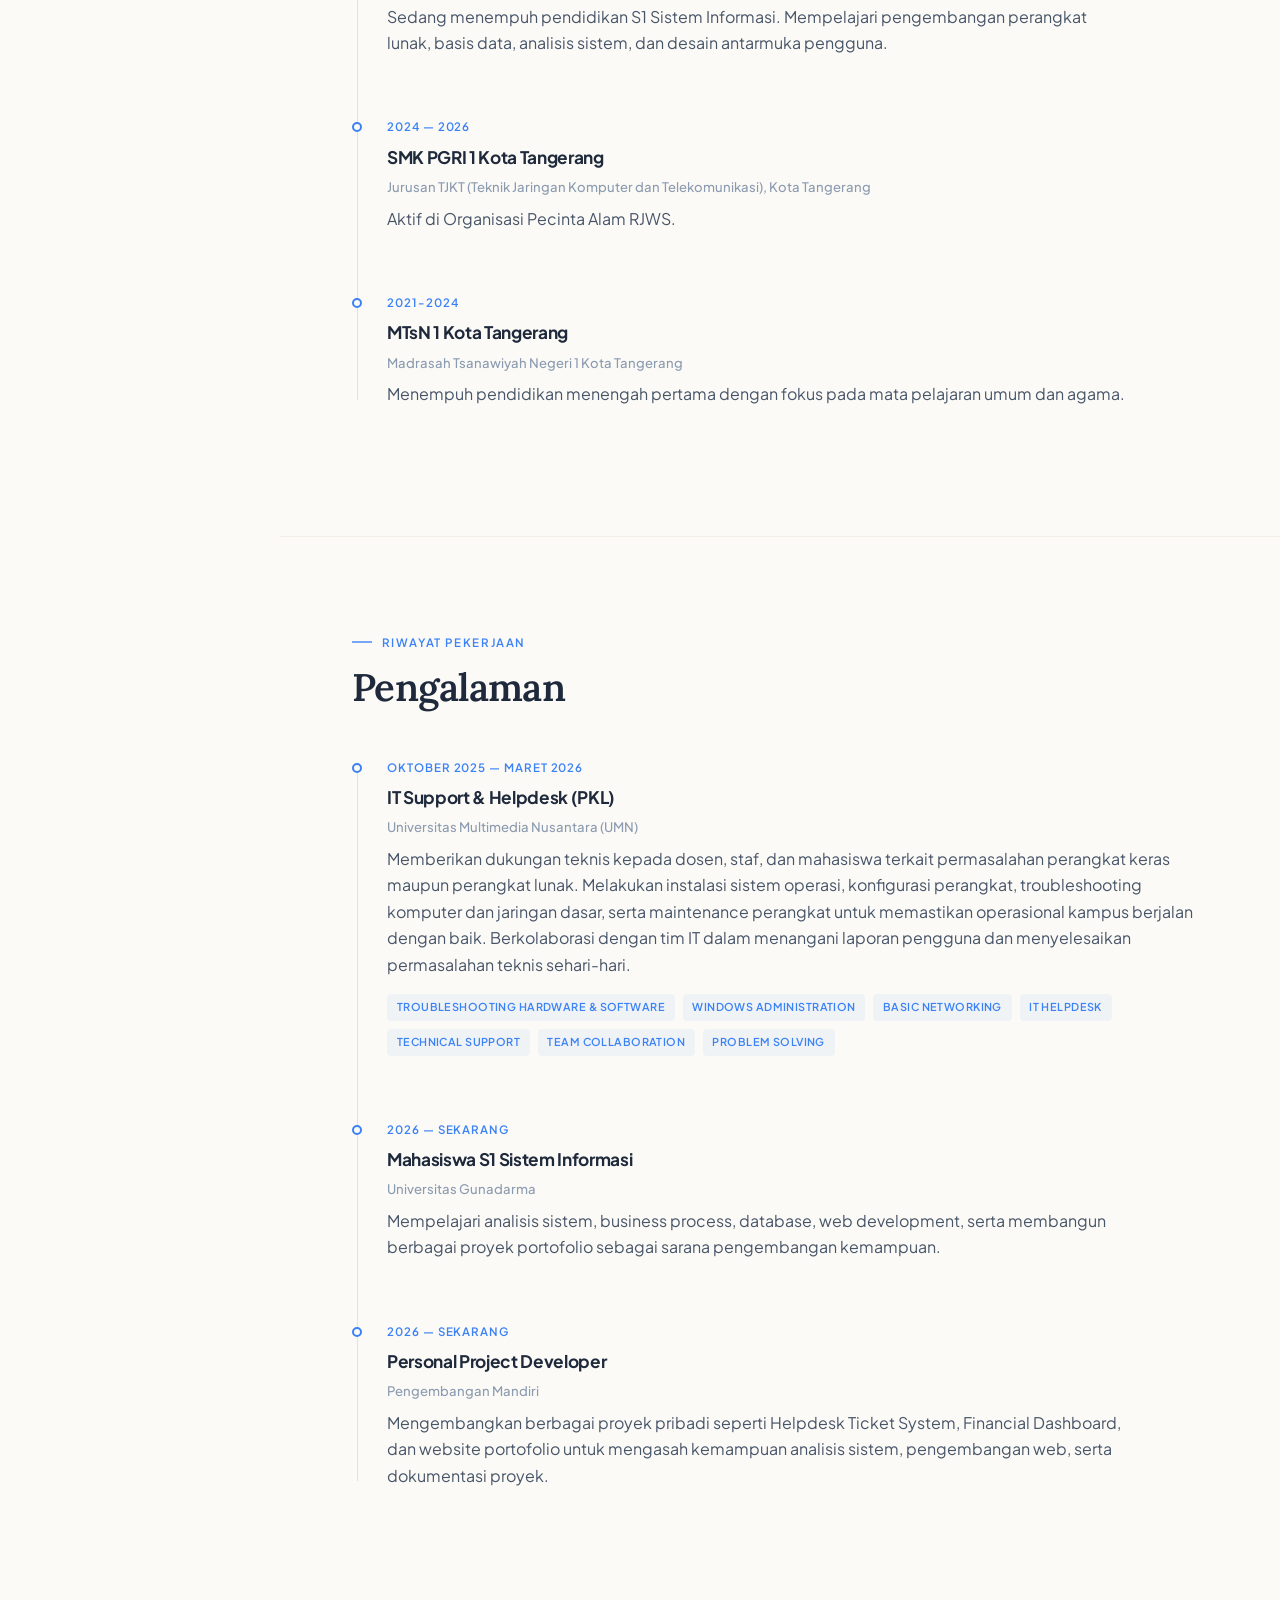
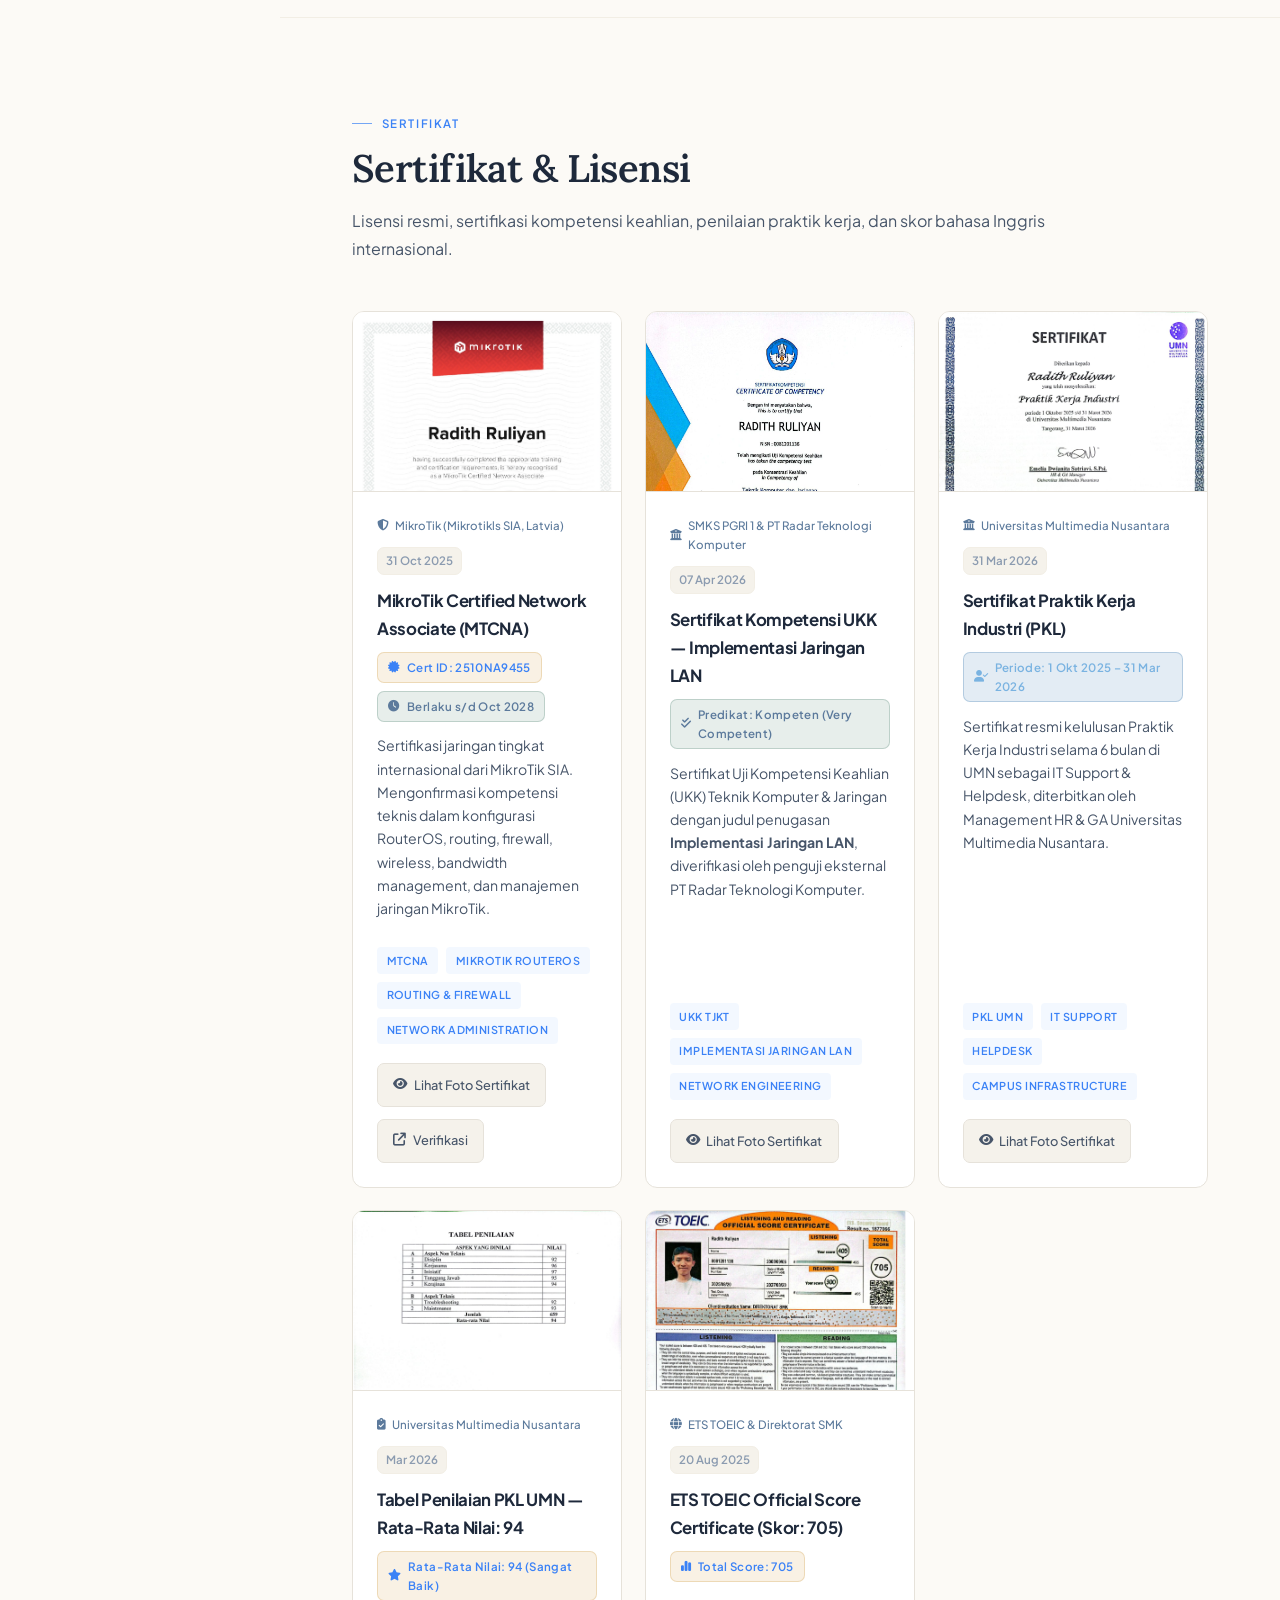
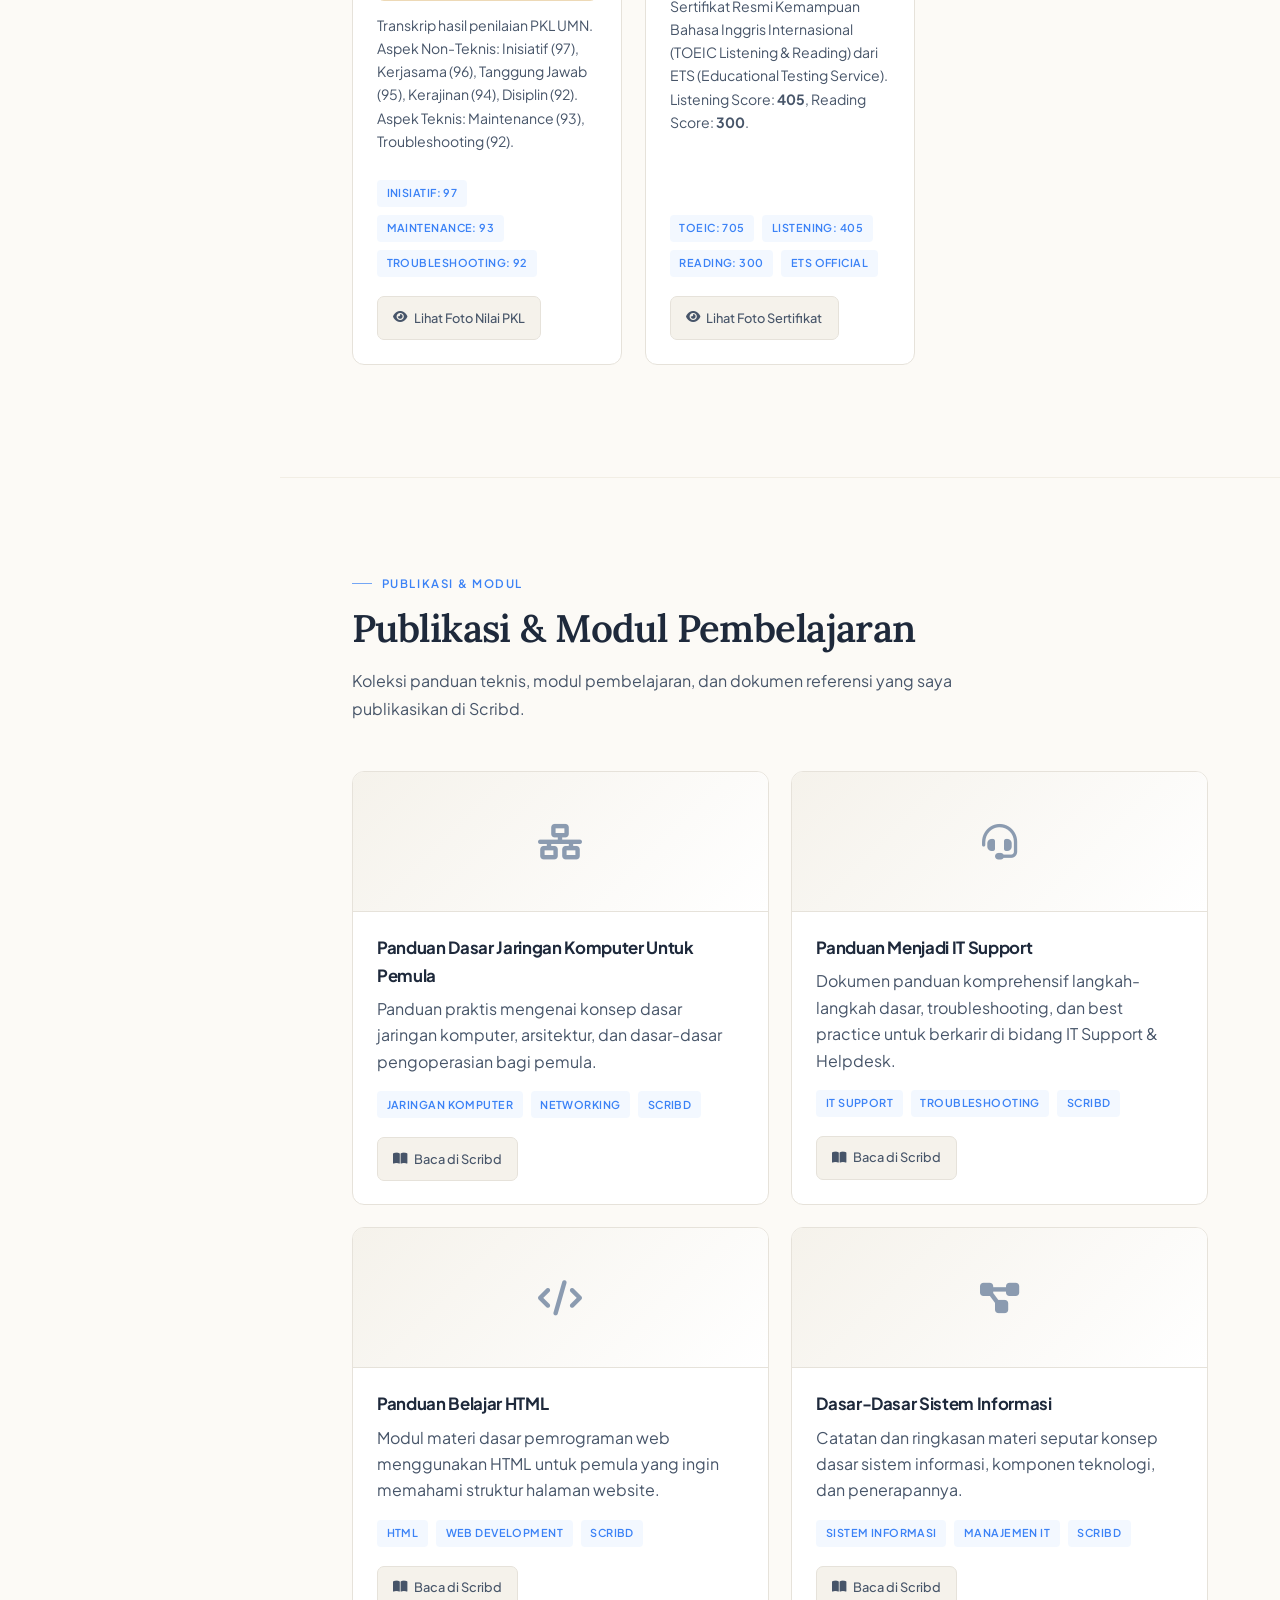
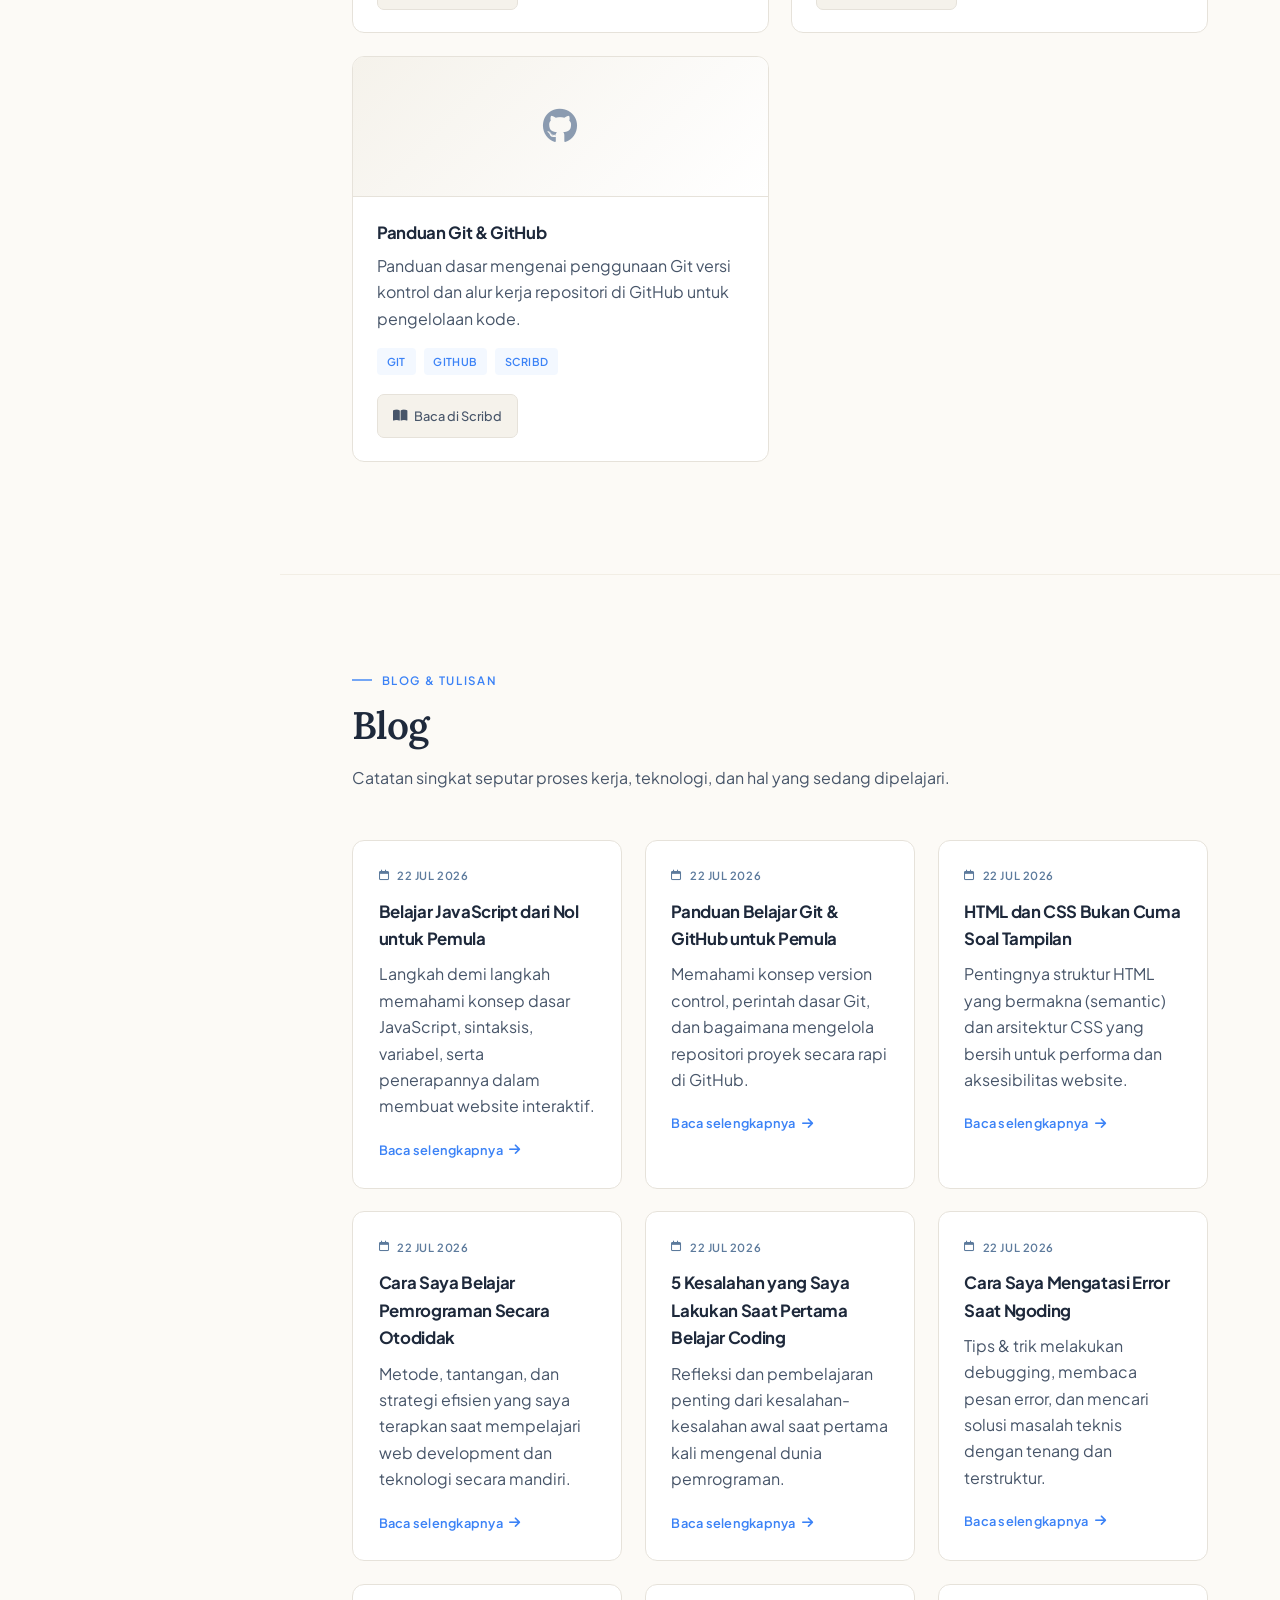
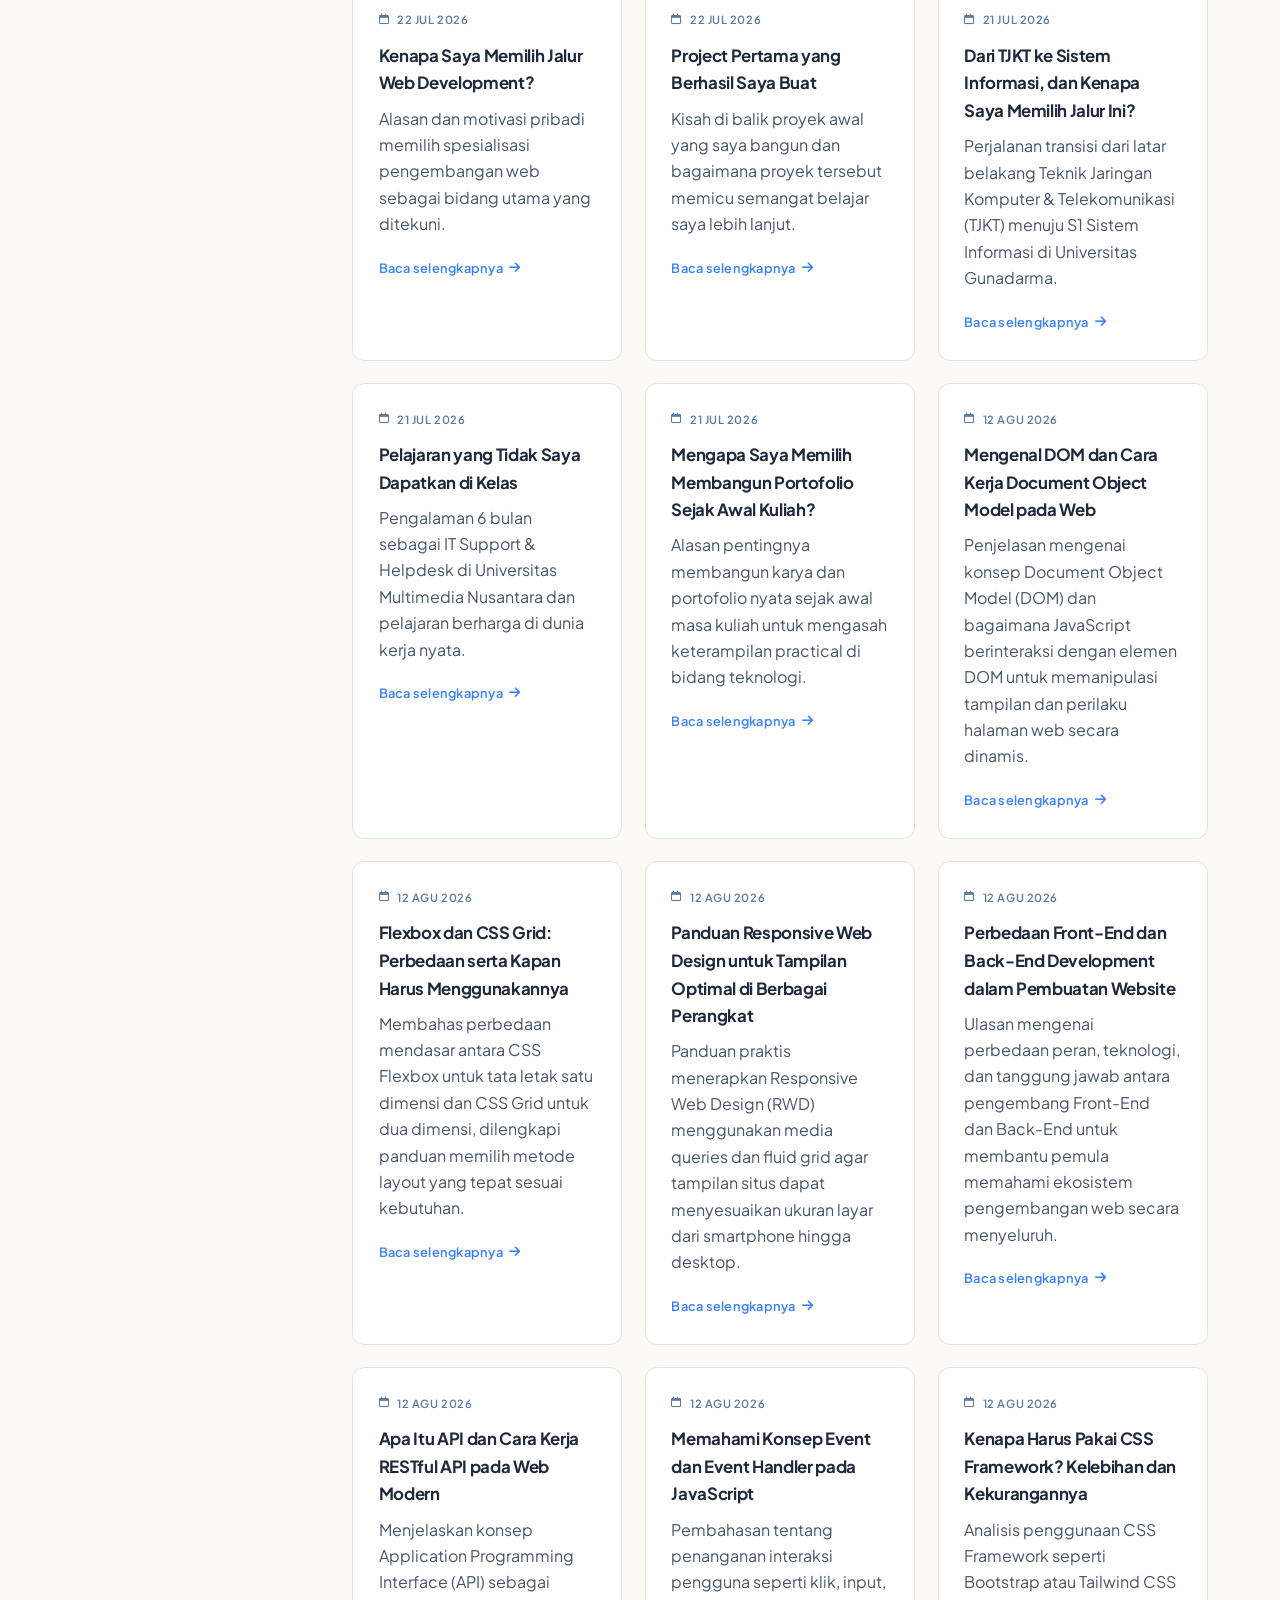
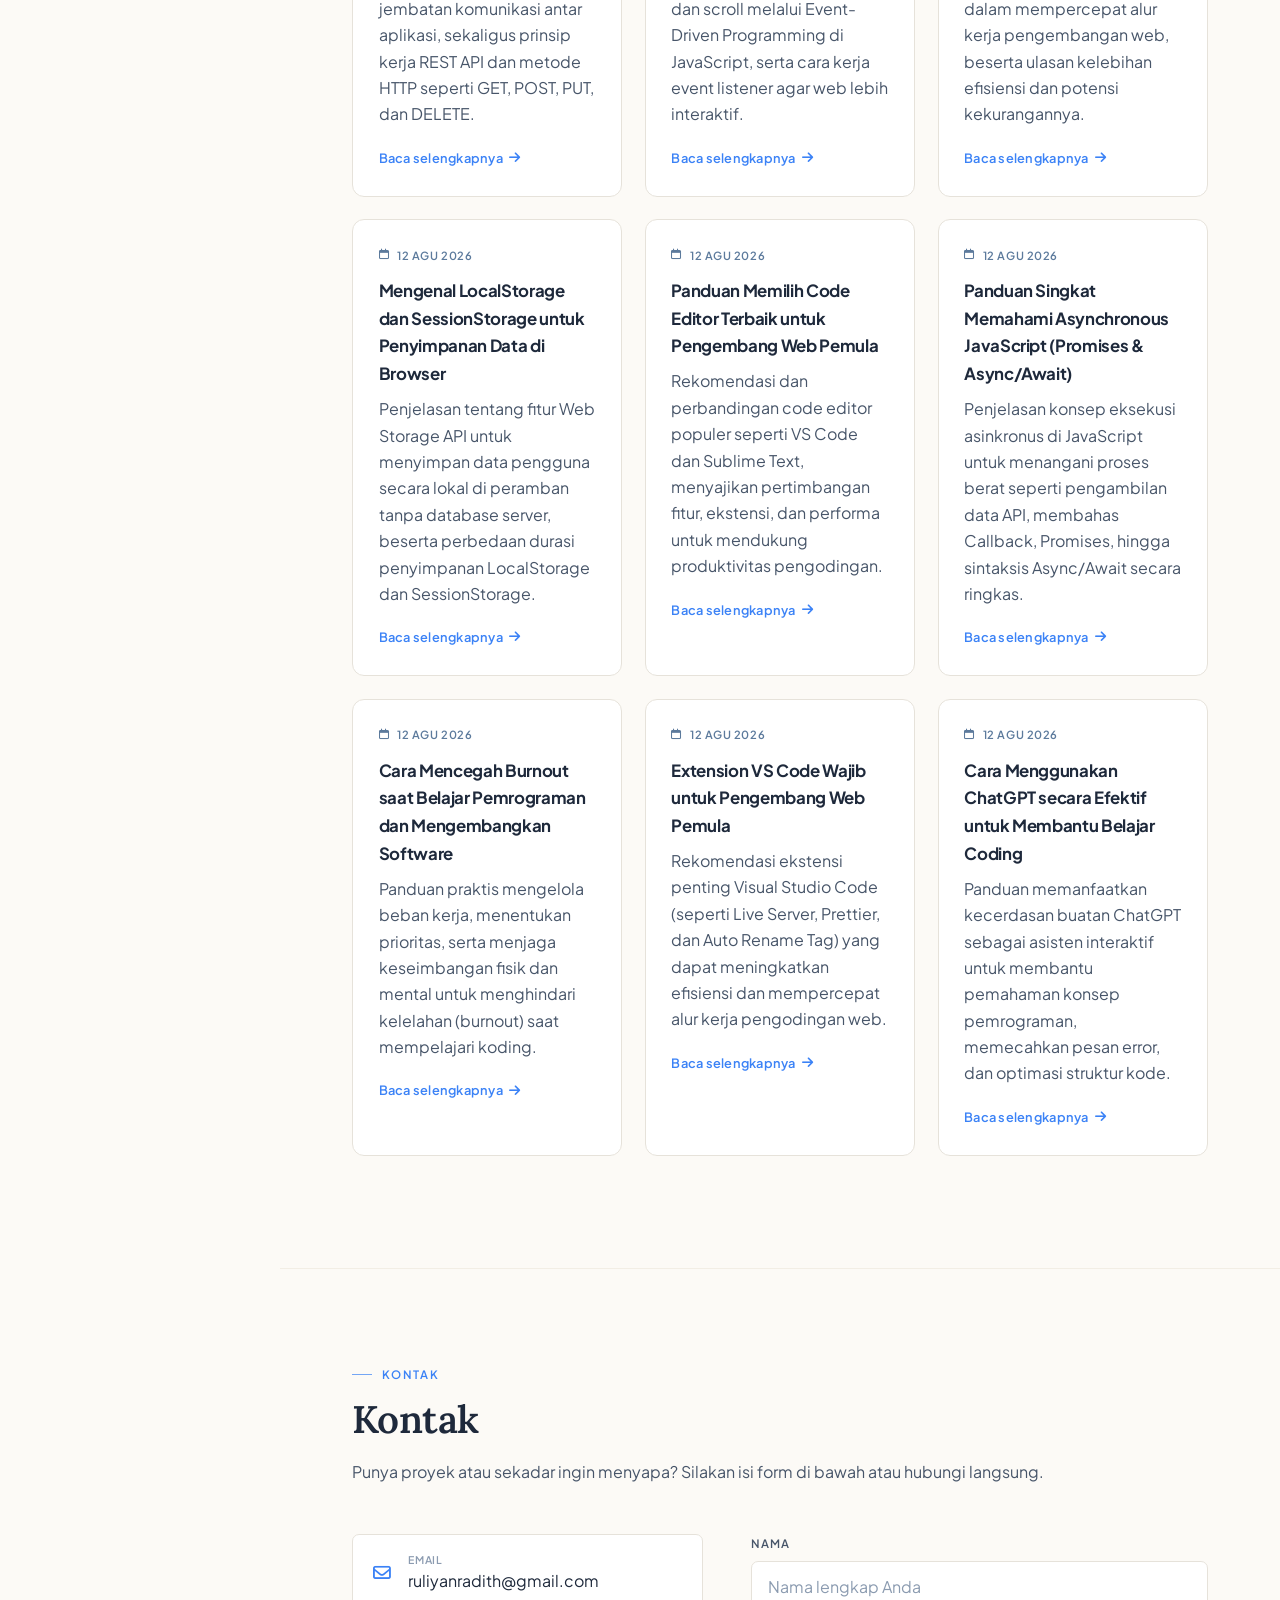
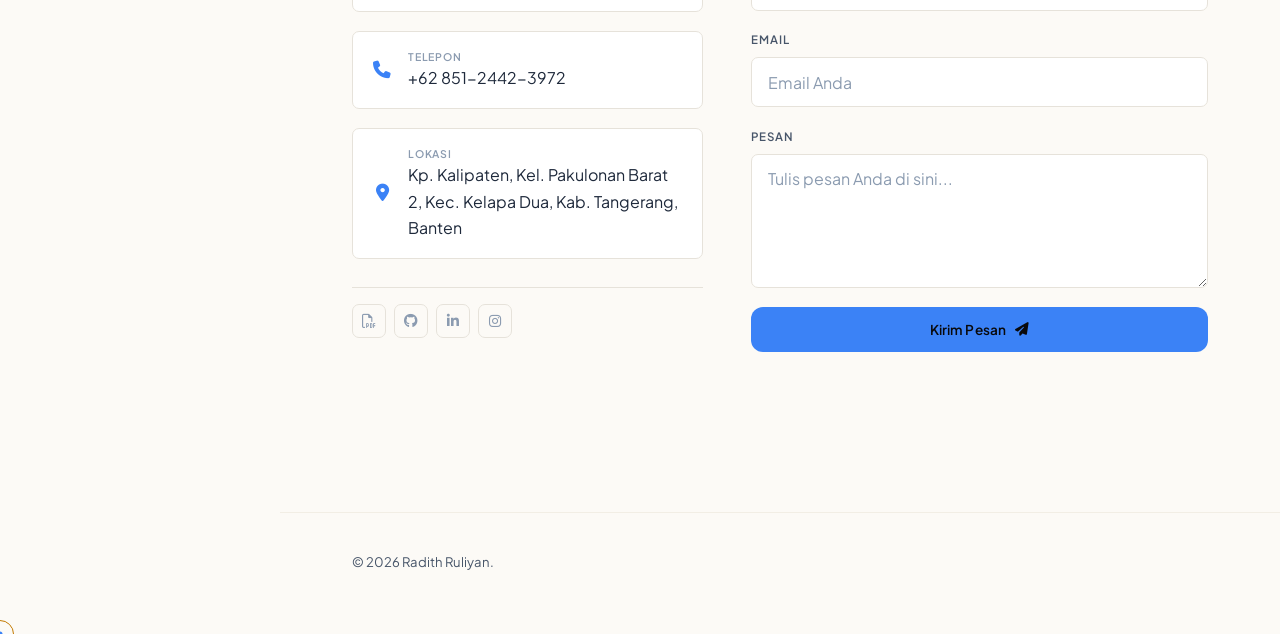
==== commit 55adcb5e: "Add files via upload" ====
--- a/index.html
+++ b/index.html
@@ -778,7 +778,7 @@
   </section>
 
   <footer class="footer">
-    <p>© <span id="year"></span> Radith Ruliyan. Dibuat dengan HTML, CSS &amp; JavaScript.</p>
+    <p>© <span id="year"></span> Radith Ruliyan.</p>
   </footer>
 
 </main>
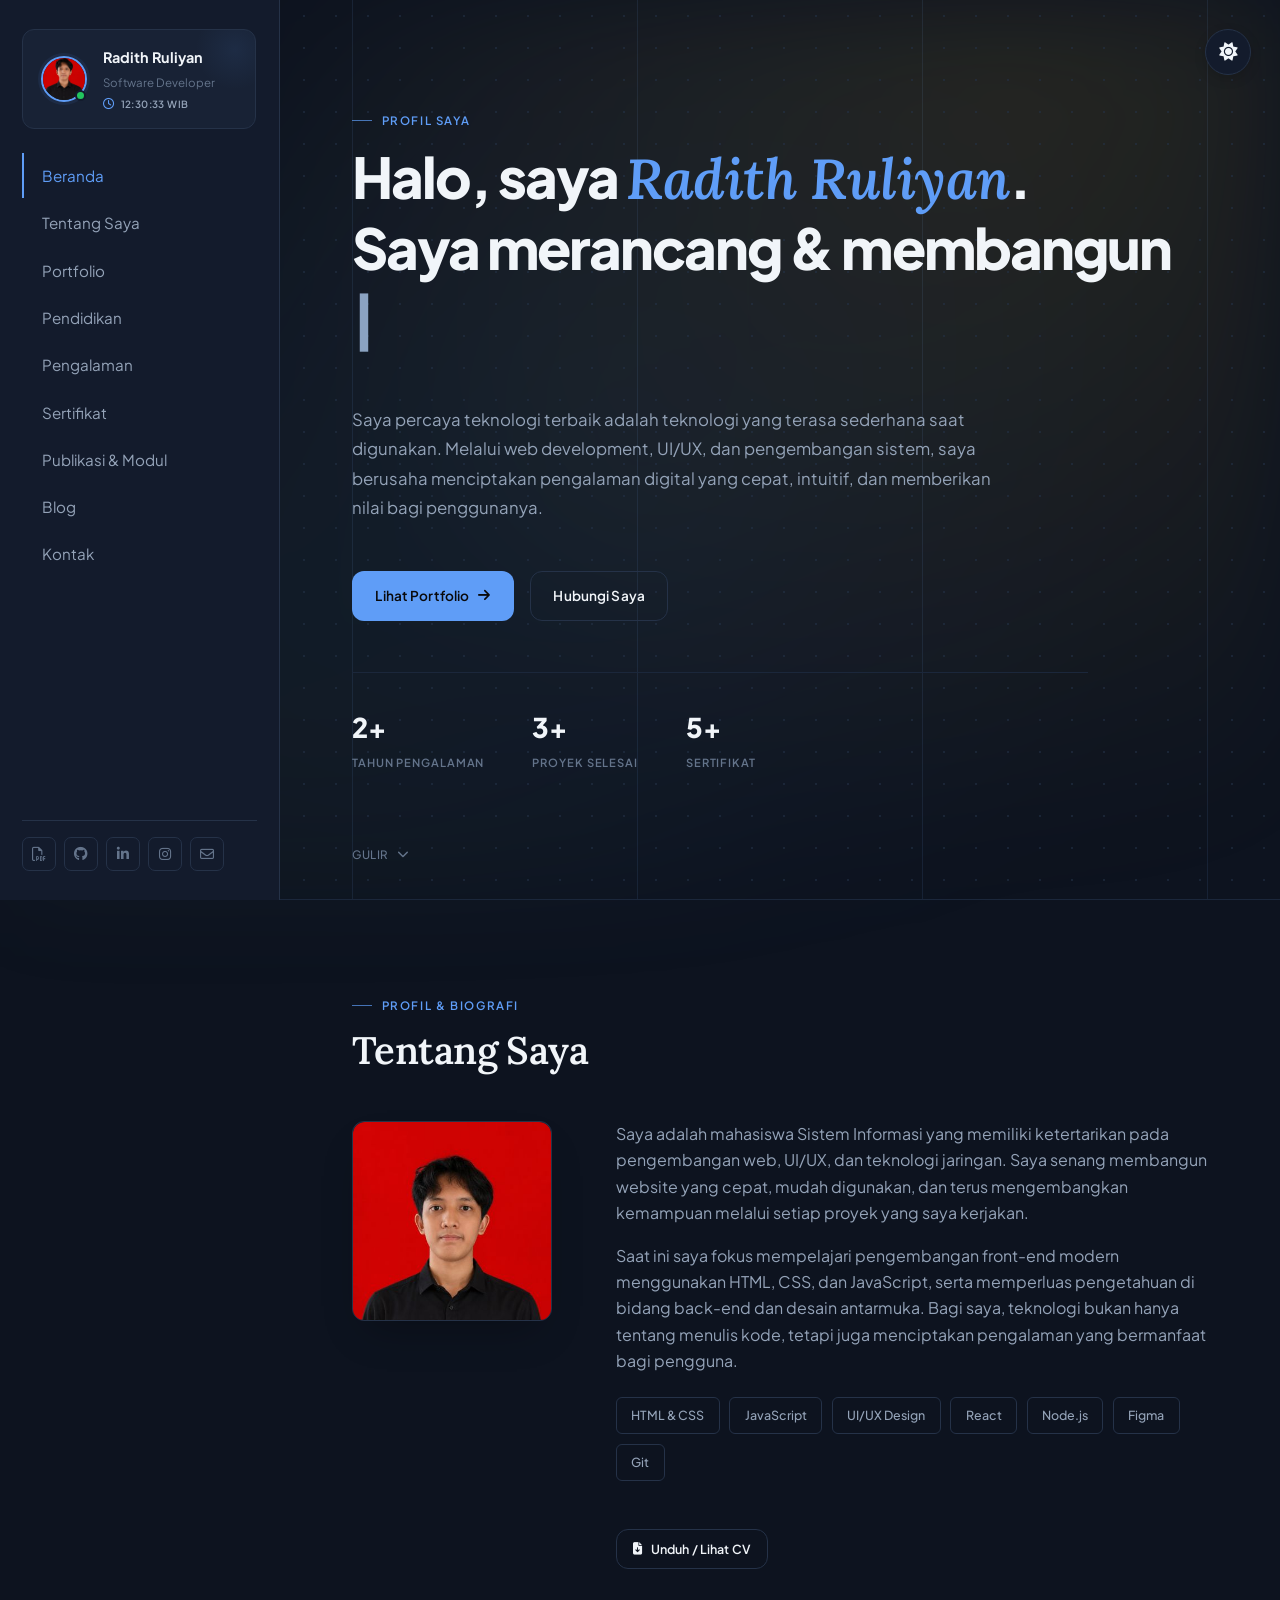
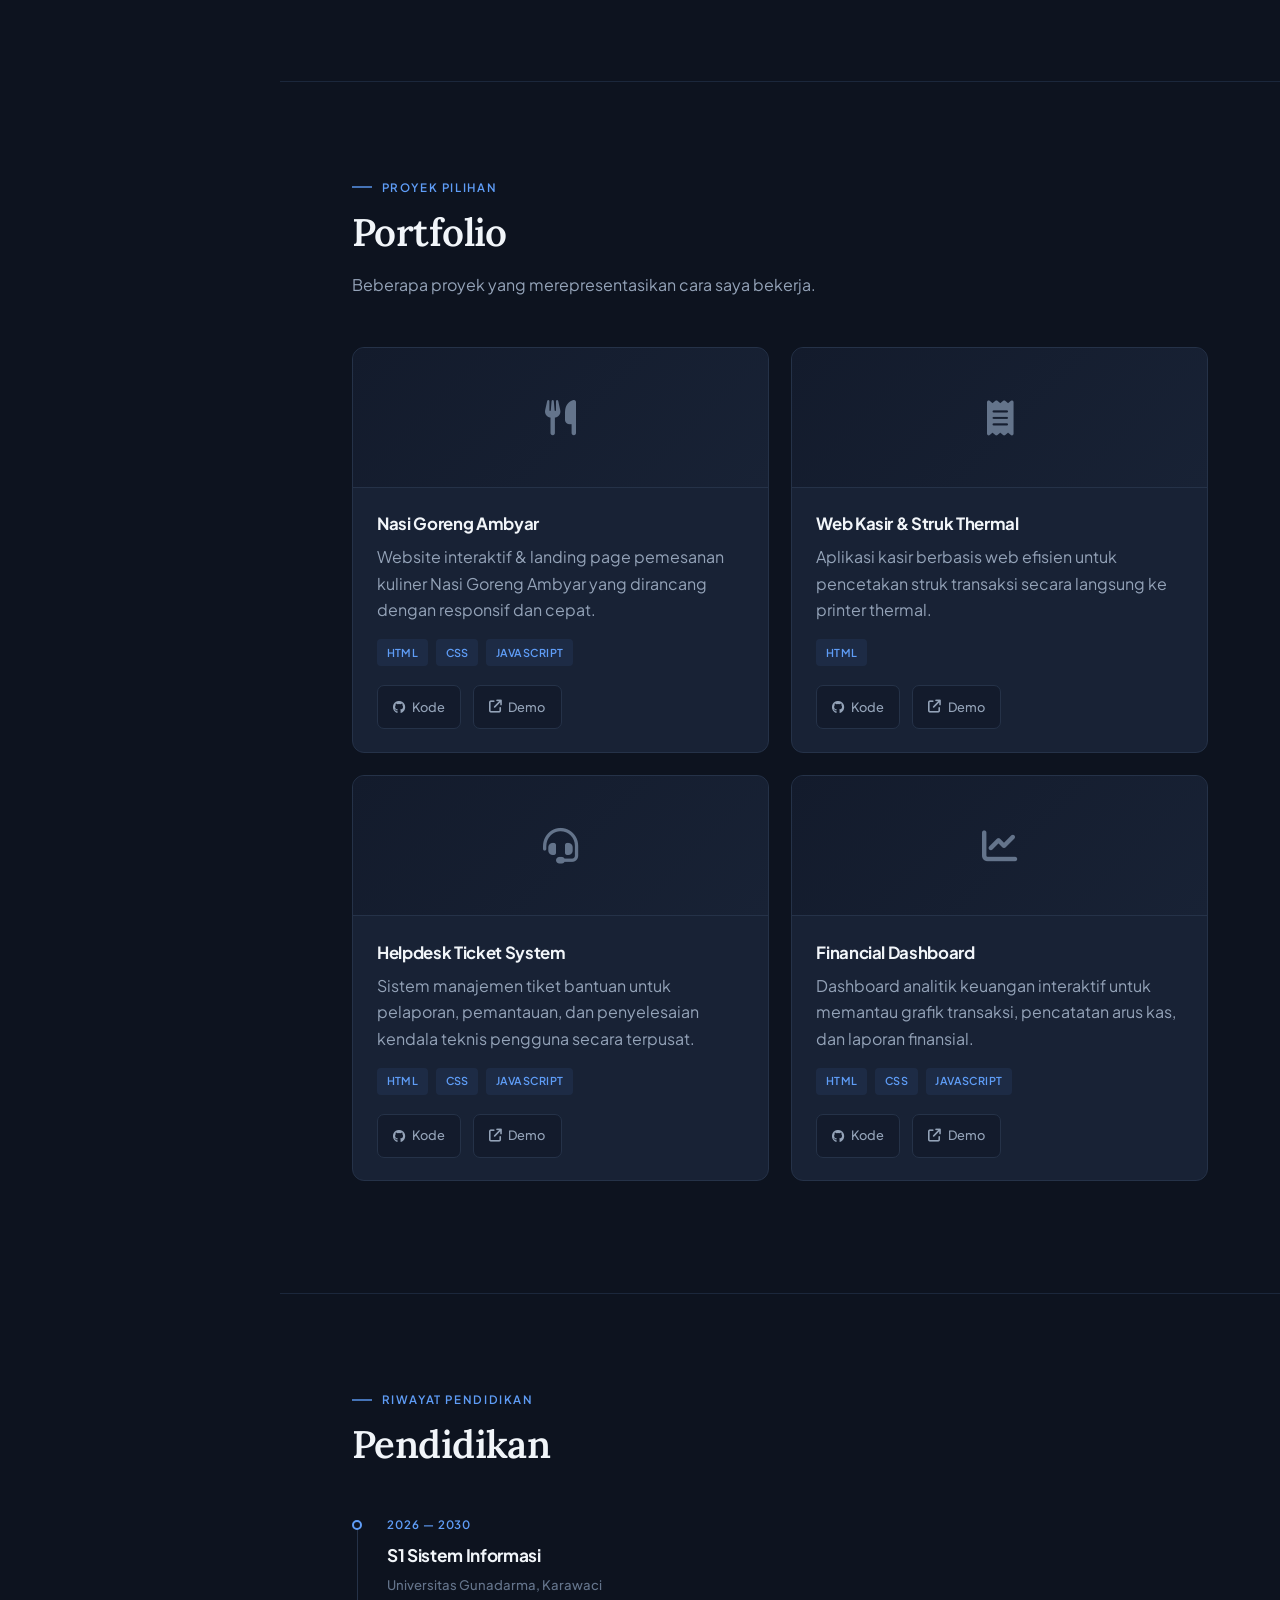
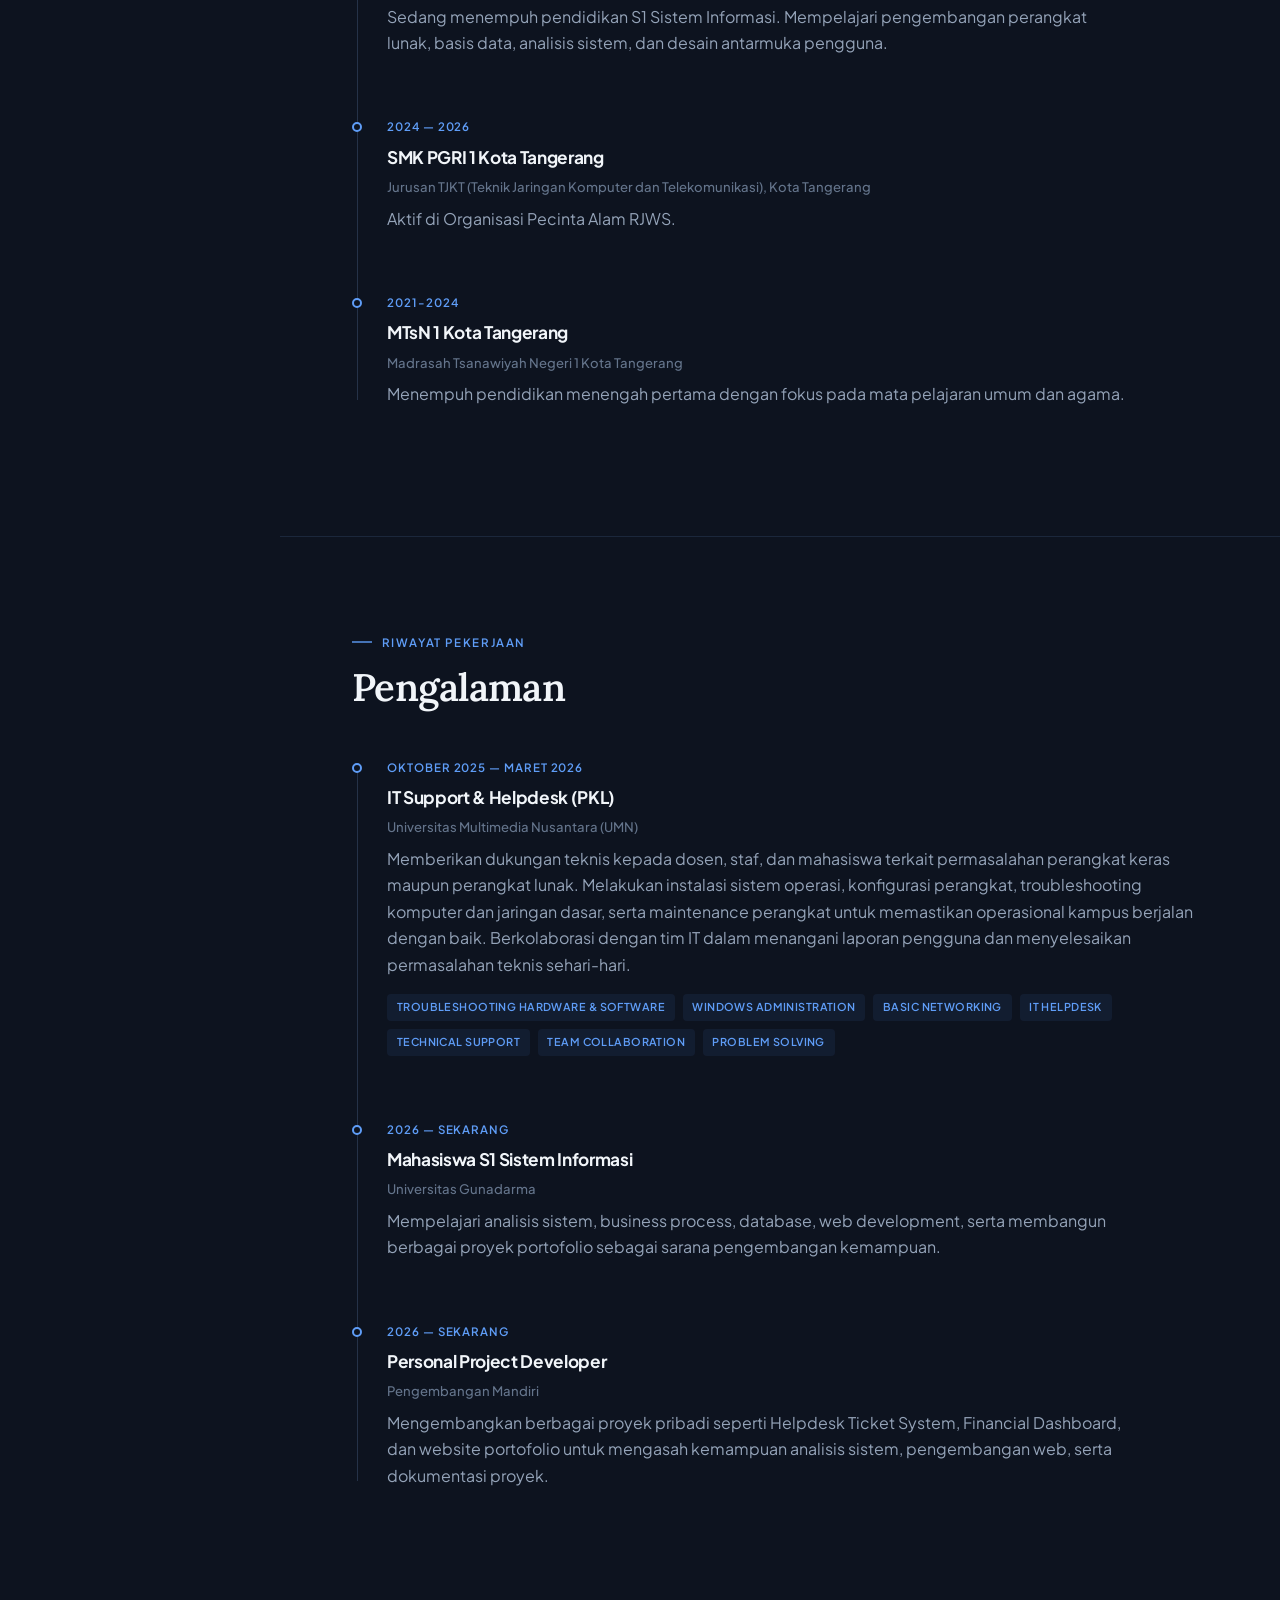
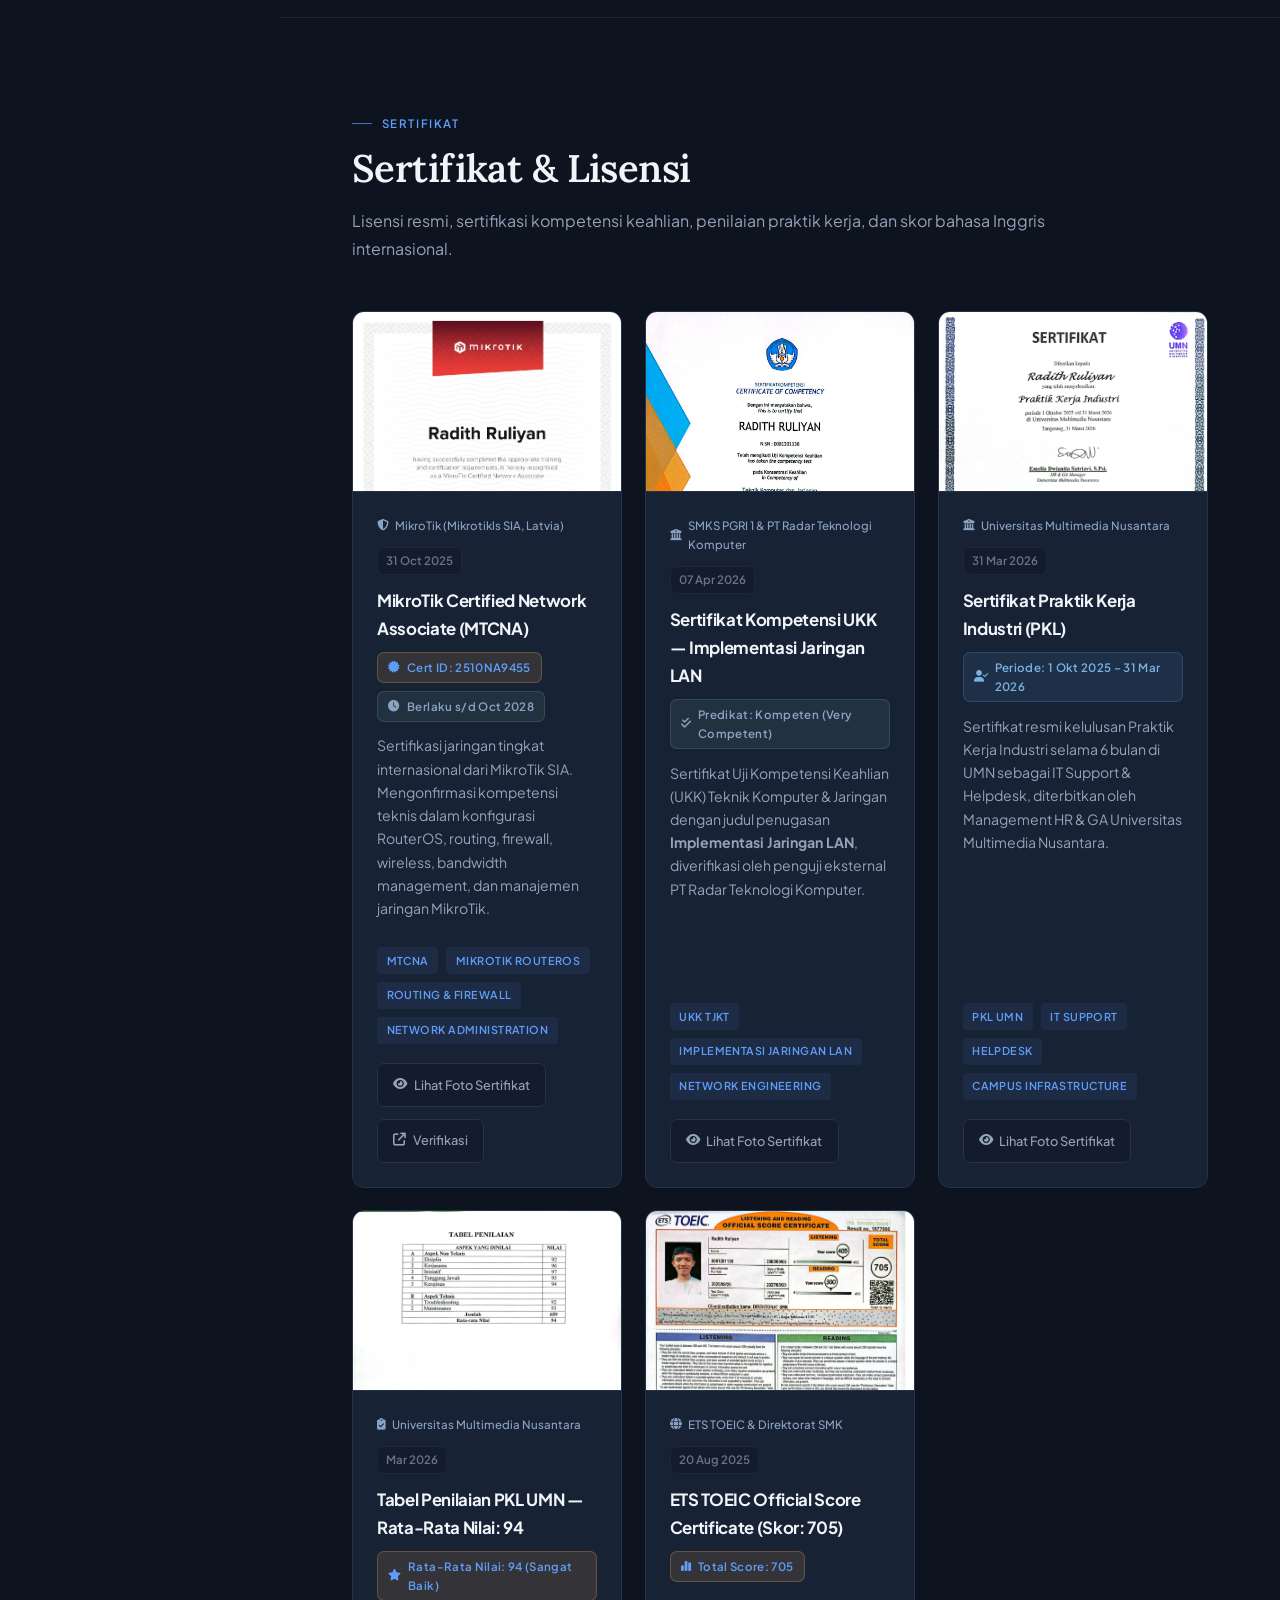
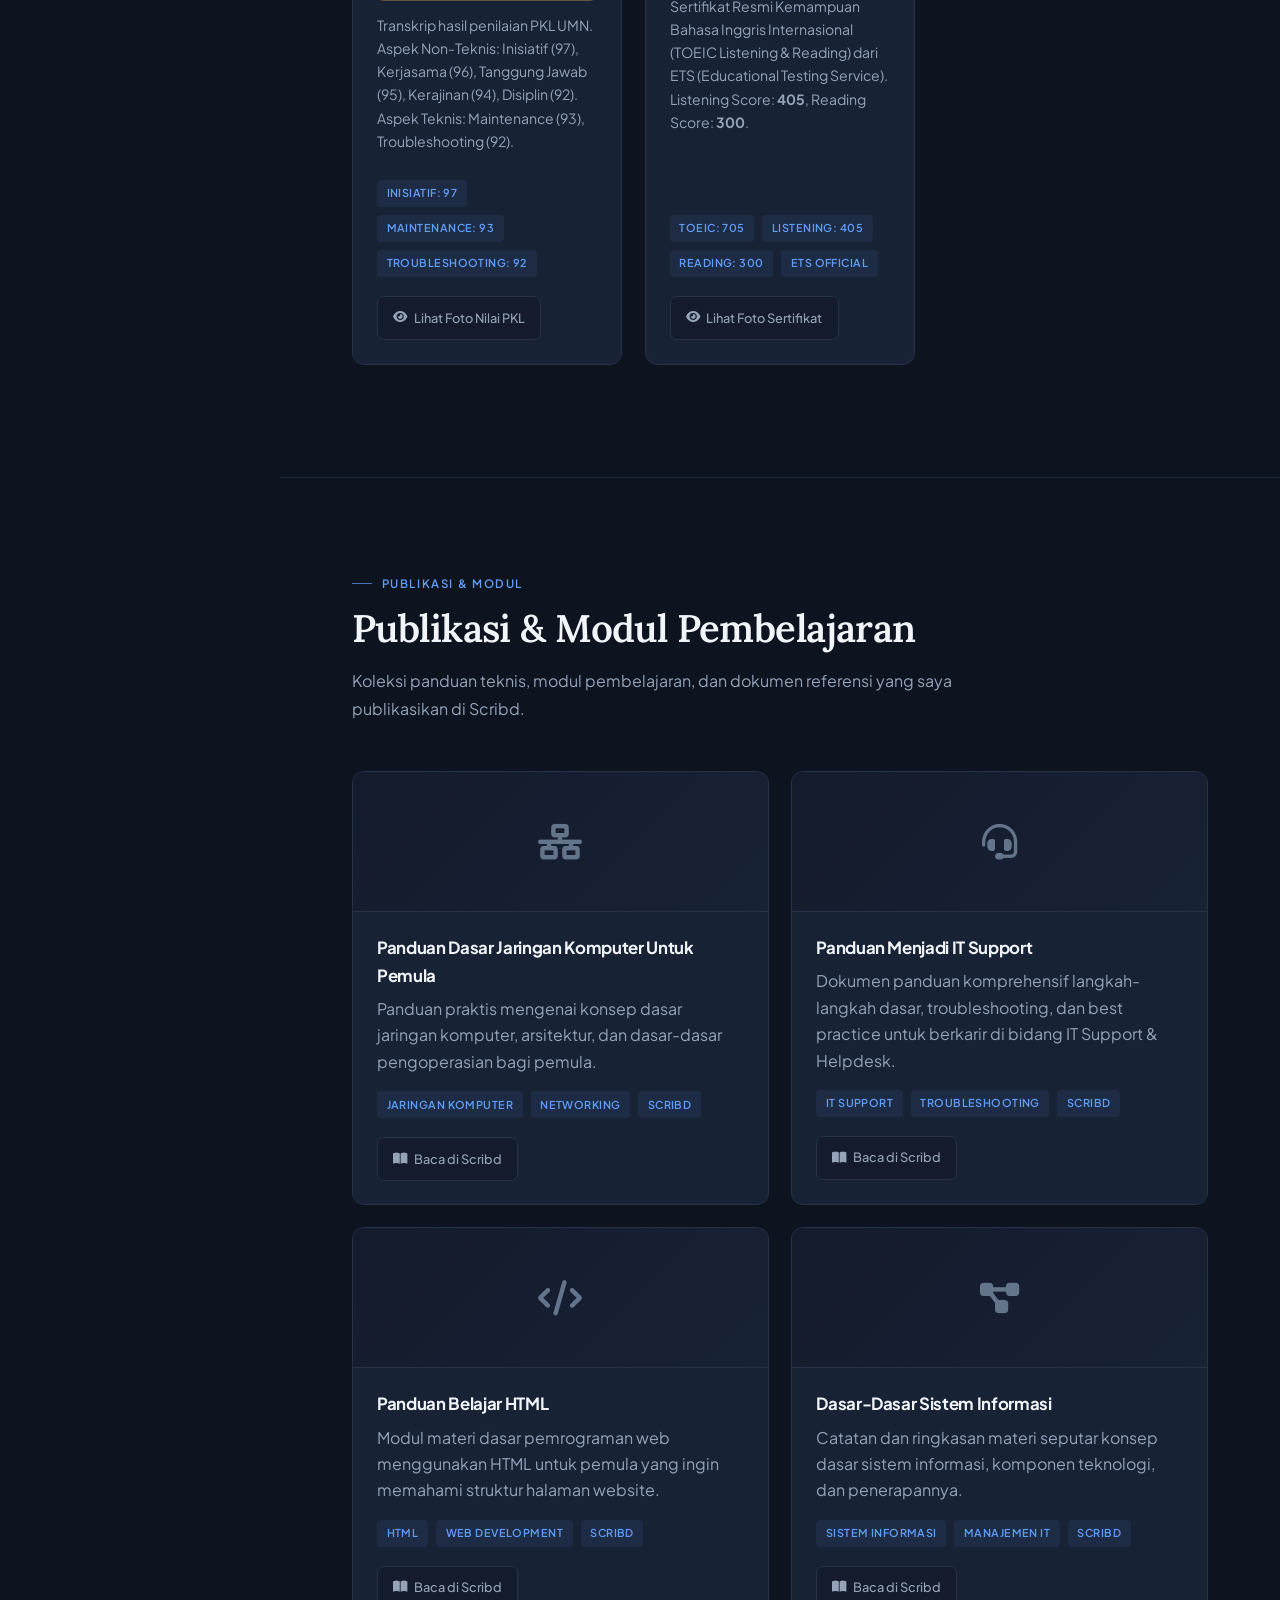
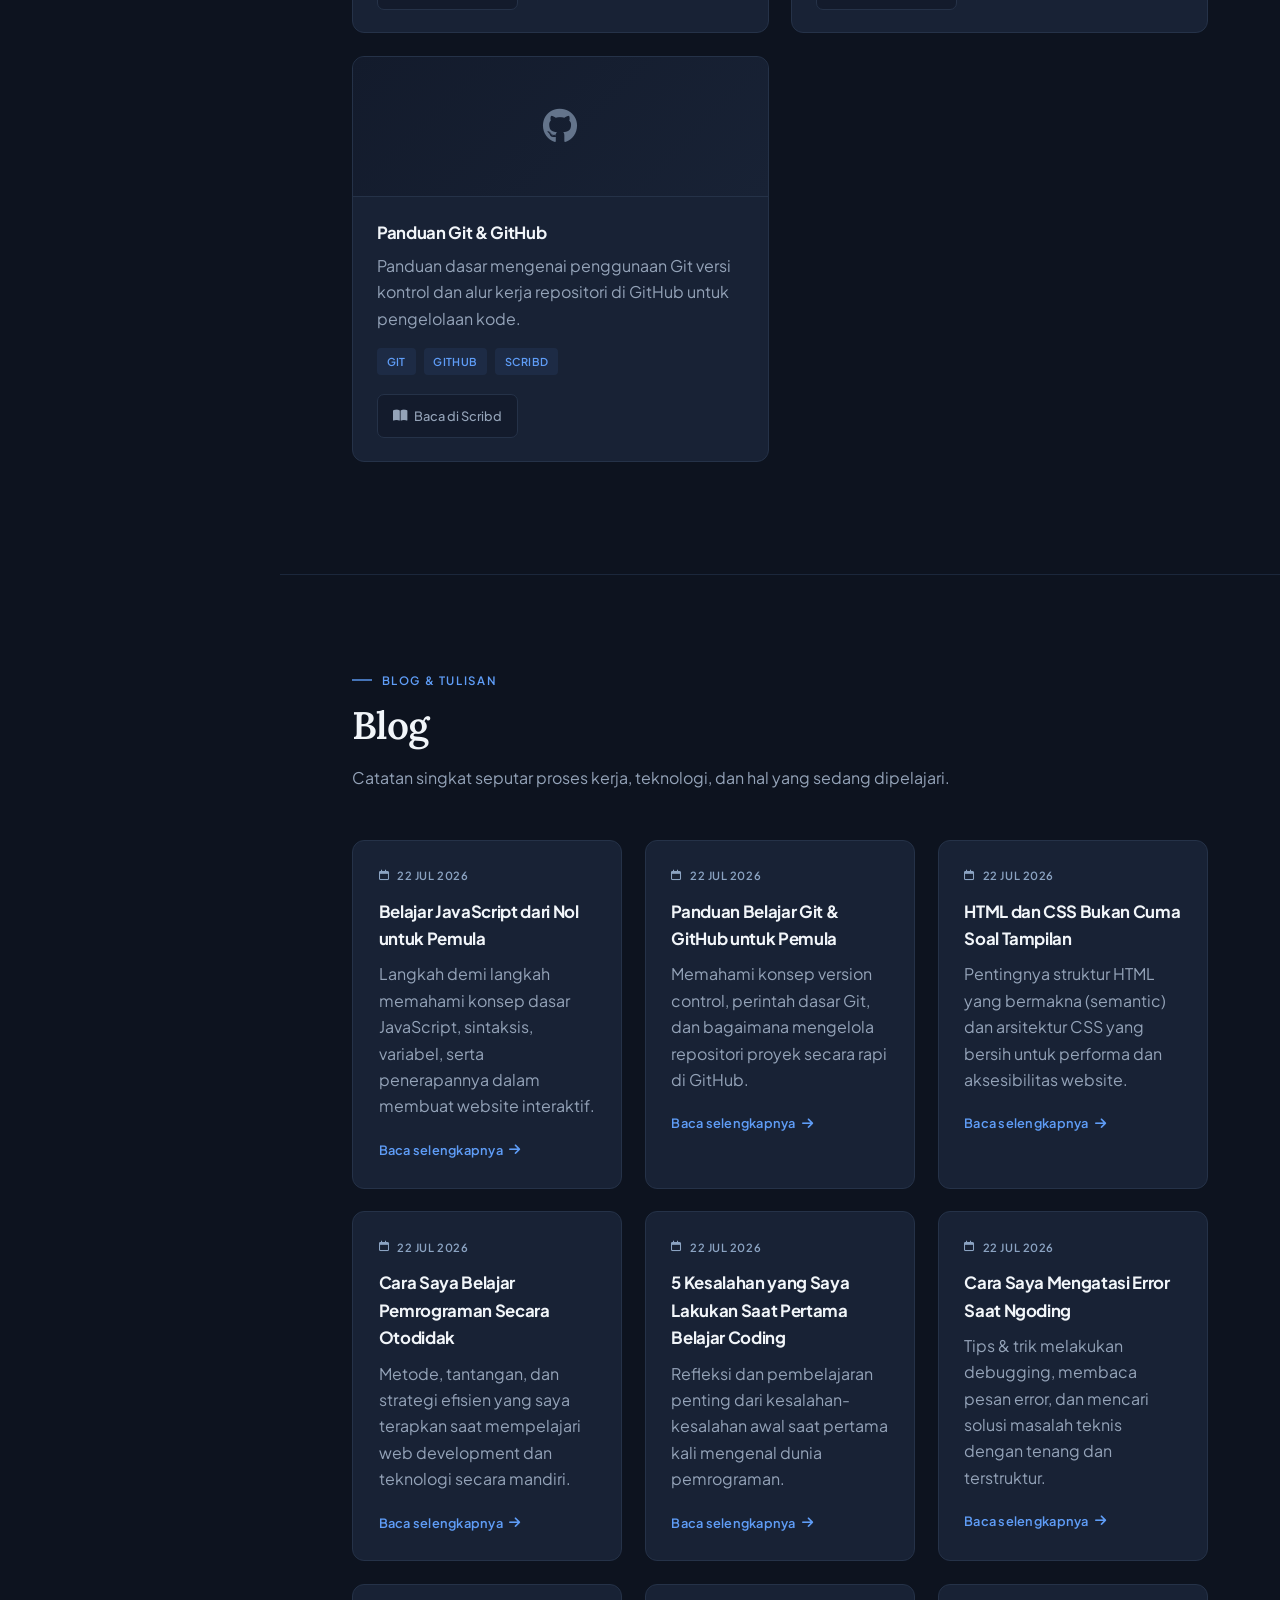
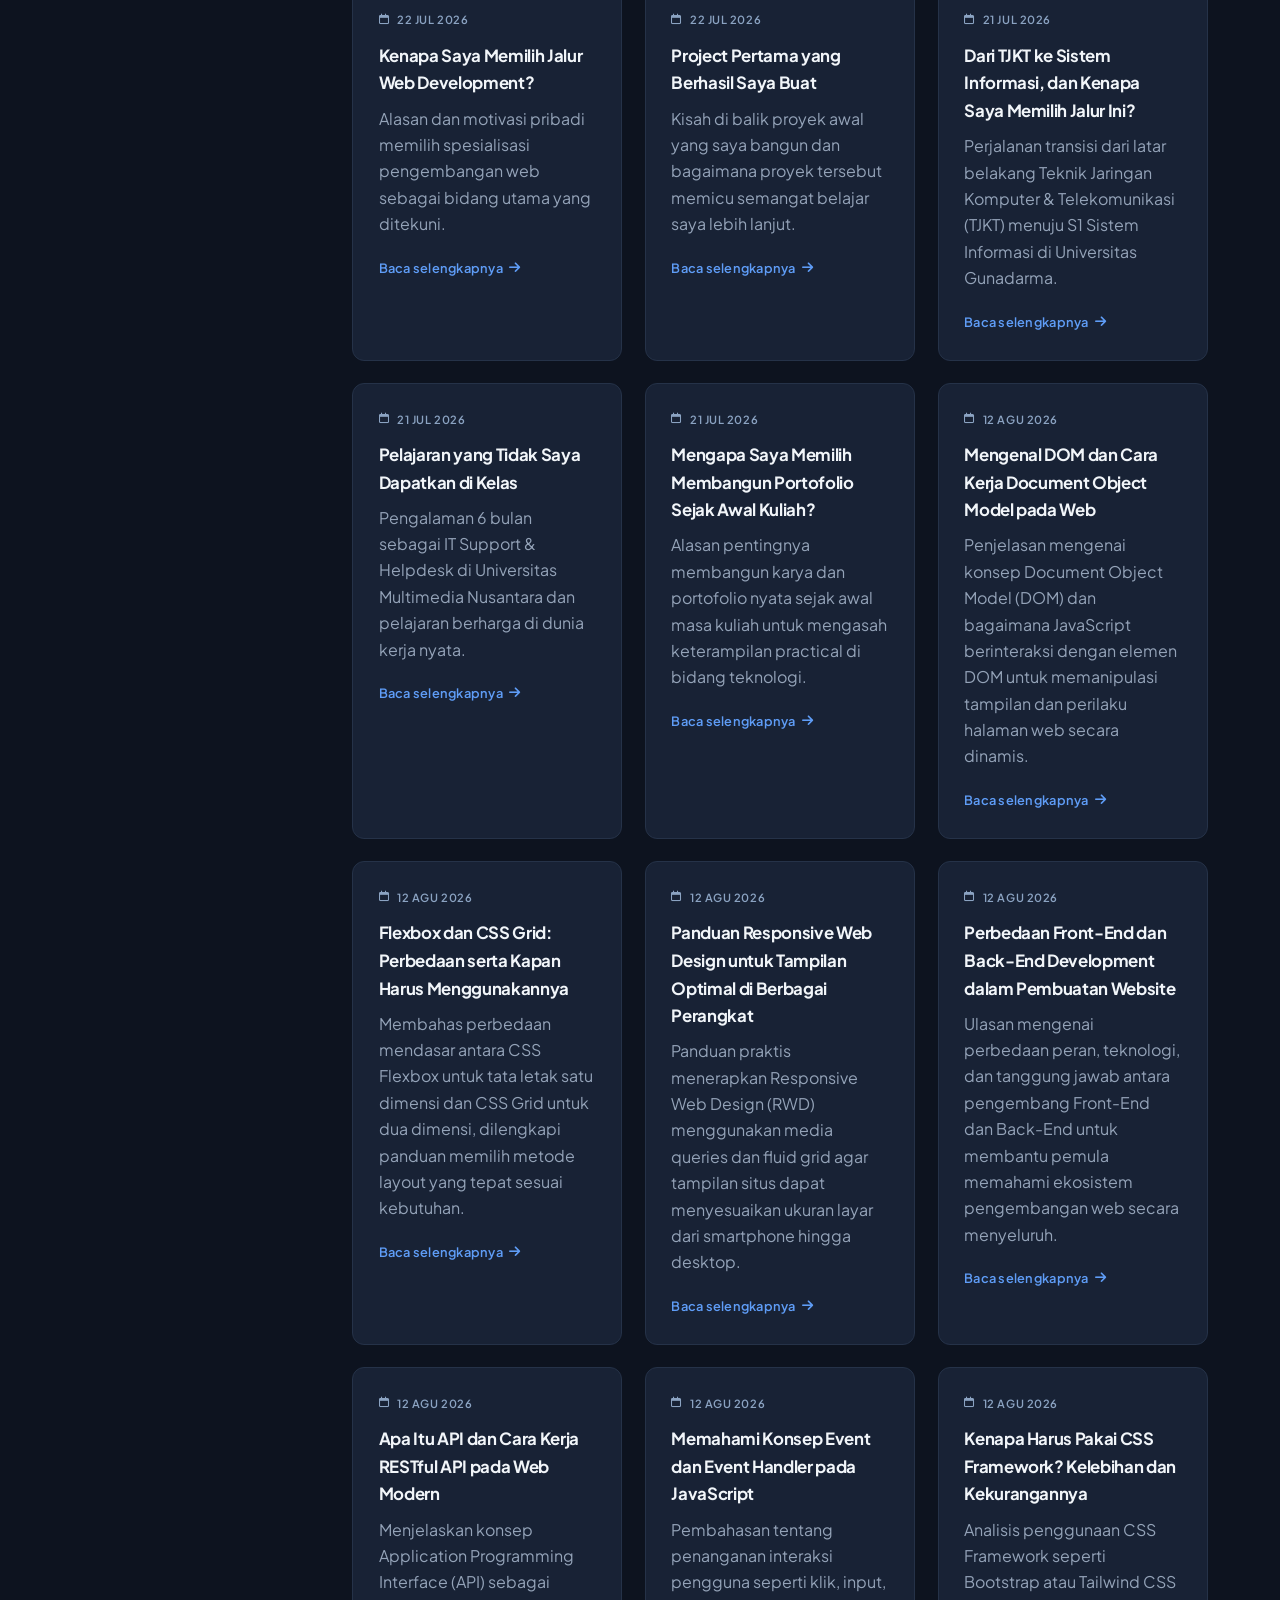
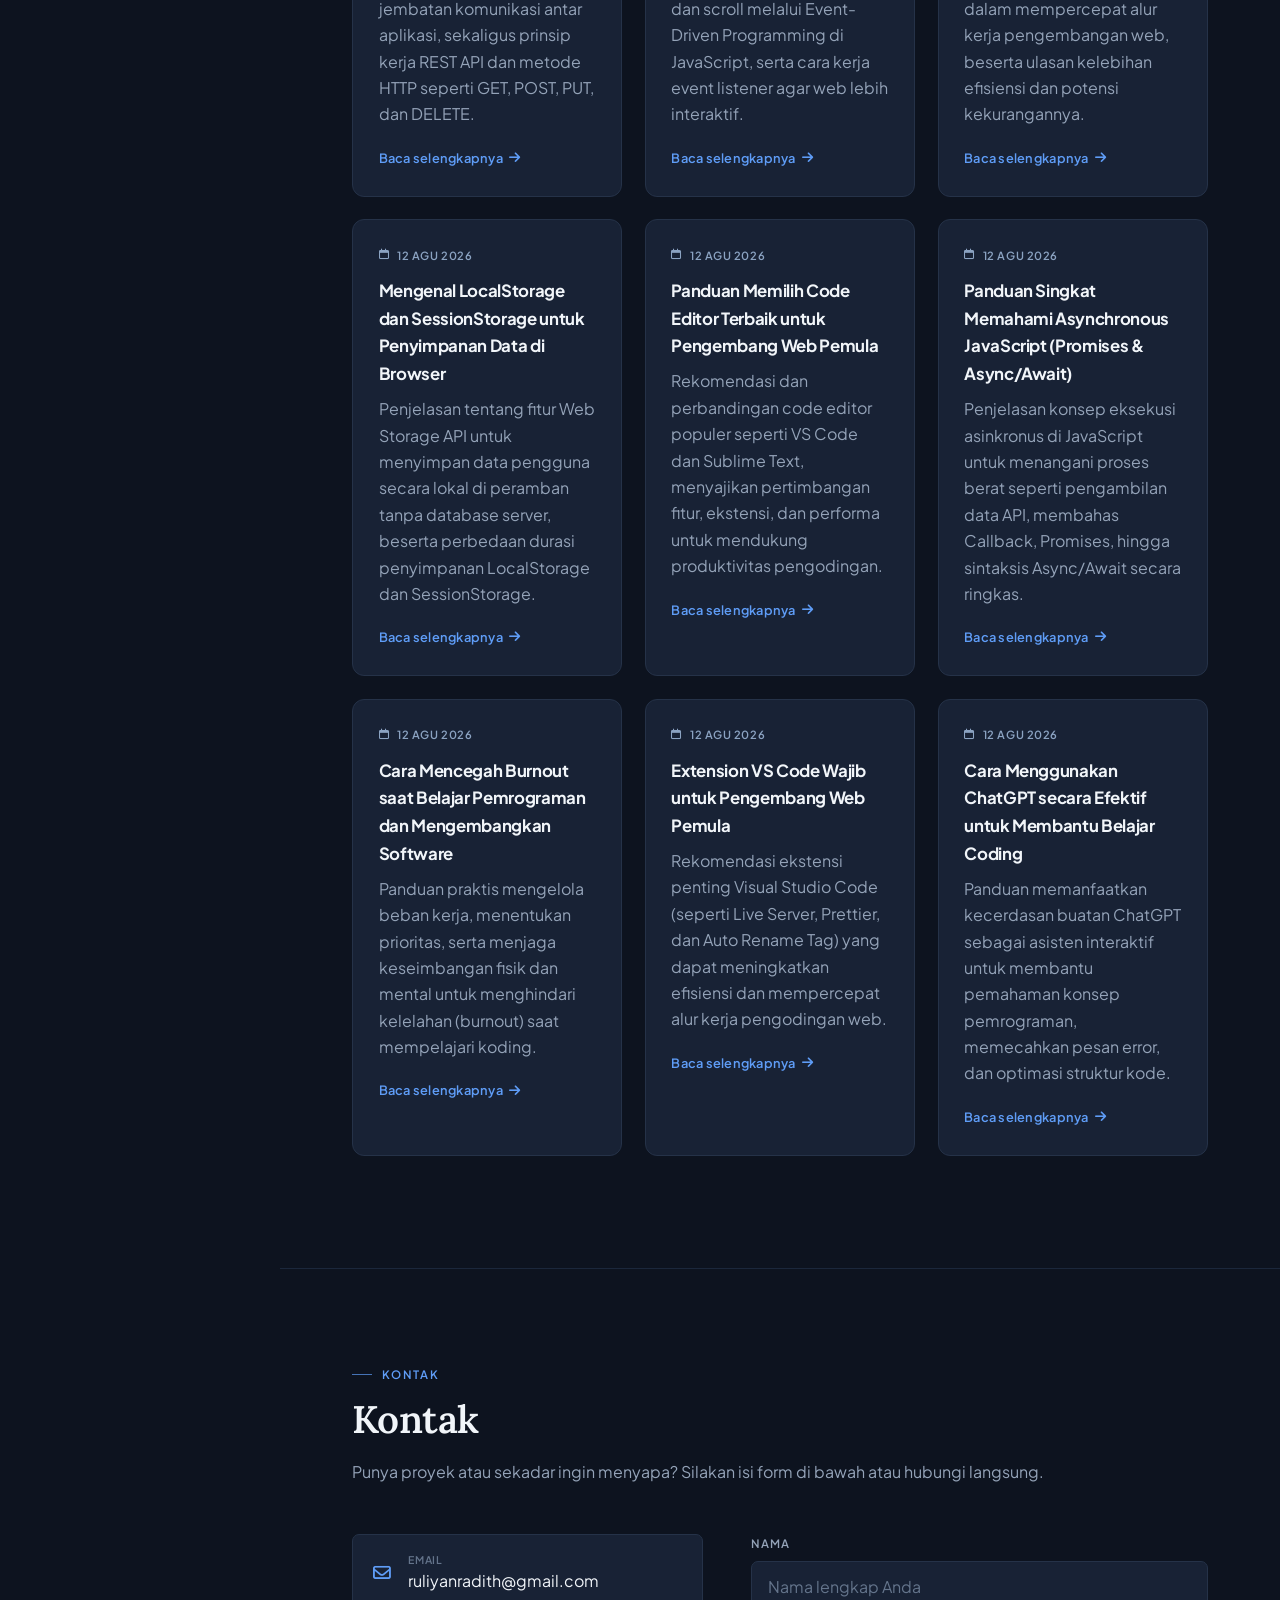
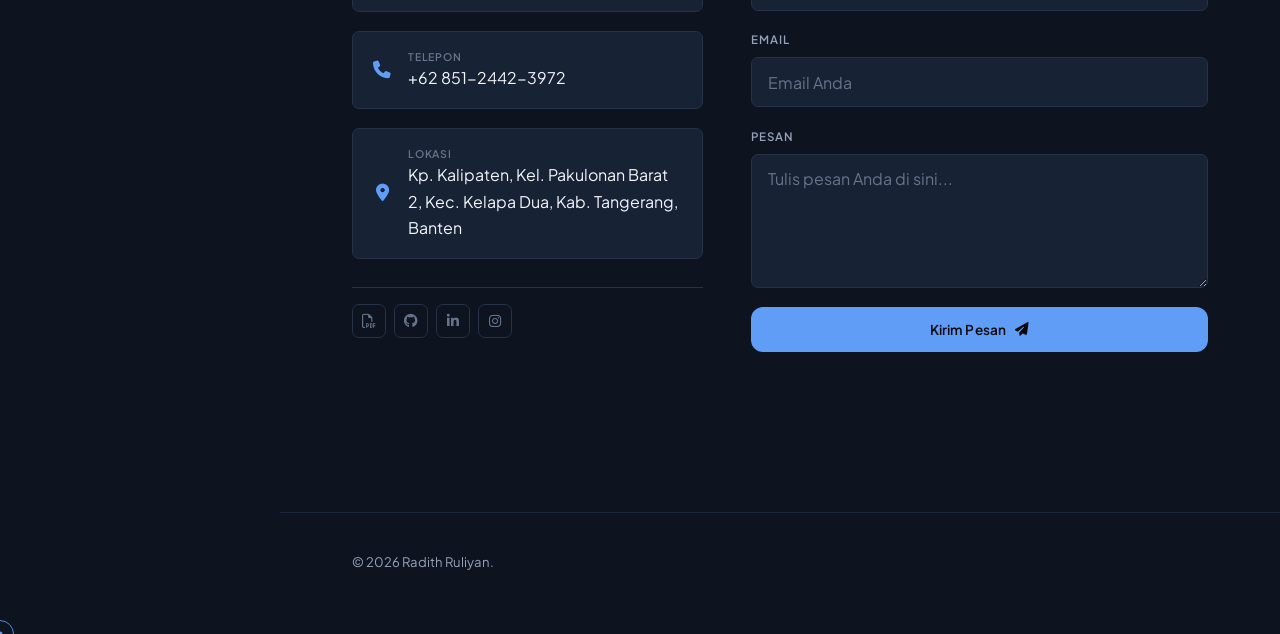
==== commit cf8ef13f: "Add files via upload" ====
--- a/index.html
+++ b/index.html
@@ -19,8 +19,7 @@
   (function() {
     try {
       var saved = localStorage.getItem('theme');
-      var prefersDark = window.matchMedia('(prefers-color-scheme: dark)').matches;
-      var theme = saved || (prefersDark ? 'dark' : 'light');
+      var theme = (saved === 'light' || saved === 'dark') ? saved : 'dark';
       document.documentElement.setAttribute('data-theme', theme);
     } catch (e) {
       document.documentElement.setAttribute('data-theme', 'dark');
@@ -40,9 +39,23 @@
 </div>
 
 <!-- ===== THEME TOGGLE ===== -->
-<button class="theme-toggle" id="themeToggle" aria-label="Ubah tema" aria-live="polite">
-  <i class="fa-solid fa-moon"></i>
+<button class="theme-toggle" id="themeToggle" aria-label="Ganti ke mode terang" aria-live="polite">
+  <i class="fa-solid fa-sun"></i>
 </button>
+<script>
+  (function() {
+    try {
+      if (document.documentElement.getAttribute('data-theme') === 'light') {
+        var btn = document.getElementById('themeToggle');
+        if (btn) {
+          btn.setAttribute('aria-label', 'Ganti ke mode gelap');
+          var icon = btn.querySelector('i');
+          if (icon) icon.className = 'fa-solid fa-moon';
+        }
+      }
+    } catch (e) {}
+  })();
+</script>
 
 <!-- ===== NAV TOGGLE (mobile) ===== -->
 <button class="nav-toggle" id="navToggle" aria-label="Buka menu navigasi" aria-expanded="false" aria-controls="sidenav">
--- a/style.css
+++ b/style.css
@@ -2,6 +2,10 @@
    TOKENS
    ========================================================= */
 :root{
+  color-scheme: dark;
+  --theme-duration: 260ms;
+  --theme-ease: cubic-bezier(.2, .8, .2, 1);
+
   --bg:            #0d131f;   /* Deep warm midnight blue */
   --bg-elevated:   #131b2c;   /* Elevated warm blue */
   --bg-card:       #182235;   /* Warm card slate-blue */
@@ -29,6 +33,7 @@
 }
 
 [data-theme="light"] {
+  color-scheme: light;
   --bg:            #fcfaf6;   /* Soft warm calm cream/ivory */
   --bg-elevated:   #f5f2eb;   /* Warm grey-beige */
   --bg-card:       #ffffff;   /* Pure white card */
@@ -64,7 +69,7 @@
   font-weight: 400;
   line-height: 1.65;
   -webkit-font-smoothing: antialiased;
-  transition: background-color .3s var(--ease), color .3s var(--ease);
+  transition: background-color var(--theme-duration) var(--theme-ease), color var(--theme-duration) var(--theme-ease);
   position: relative;
 }
 
@@ -122,17 +127,23 @@
   height: 100%;
   background: var(--border-soft);
   opacity: 0.8;
-}
-
-h1,h2,h3{
+  transition: background-color var(--theme-duration) var(--theme-ease);
+}
+
+h1,h2,h3,h4,h5,h6{
   font-family: var(--font-display);
   font-weight: 700;
   color: var(--text-primary);
   margin: 0 0 .5em;
   letter-spacing: -.02em;
-}
-
-p{ color: var(--text-secondary); margin: 0 0 1em; }
+  transition: color var(--theme-duration) var(--theme-ease);
+}
+
+p{
+  color: var(--text-secondary);
+  margin: 0 0 1em;
+  transition: color var(--theme-duration) var(--theme-ease);
+}
 
 a{ color: inherit; text-decoration: none; }
 
@@ -210,7 +221,7 @@
   flex-direction: column;
   gap: 1.5rem;
   z-index: 100;
-  transition: transform .35s var(--ease), background-color .3s var(--ease), border-color .3s var(--ease);
+  transition: transform .35s var(--ease), background-color var(--theme-duration) var(--theme-ease), border-color var(--theme-duration) var(--theme-ease);
   overflow-y: auto;
   overscroll-behavior: contain;
   -webkit-overflow-scrolling: touch;
@@ -228,7 +239,7 @@
   border-radius: var(--radius);
   position: relative;
   overflow: hidden;
-  transition: border-color .3s var(--ease), background-color .3s var(--ease), transform .3s var(--ease), box-shadow .3s var(--ease);
+  transition: border-color var(--theme-duration) var(--theme-ease), background-color var(--theme-duration) var(--theme-ease), transform .3s var(--ease), box-shadow .3s var(--ease);
 }
 @media (hover: hover) and (pointer: fine) {
   .sidenav__brand:hover {
@@ -330,7 +341,7 @@
   color: var(--text-secondary);
   padding: .62rem .1rem .62rem 1.1rem;
   border-left: 2px solid transparent;
-  transition: color .2s var(--ease), border-color .2s var(--ease), padding .2s var(--ease);
+  transition: color var(--theme-duration) var(--theme-ease), border-color var(--theme-duration) var(--theme-ease), padding .2s var(--ease);
 }
 .nav-link::before{
   content: attr(data-label);
@@ -369,7 +380,7 @@
   border: 1px solid var(--border);
   border-radius: var(--radius-sm);
   font-size: .88rem;
-  transition: color .2s var(--ease), border-color .2s var(--ease), background-color .2s var(--ease);
+  transition: color var(--theme-duration) var(--theme-ease), border-color var(--theme-duration) var(--theme-ease), background-color var(--theme-duration) var(--theme-ease);
 }
 .sidenav__social a:hover{
   color: var(--accent);
@@ -394,11 +405,12 @@
   gap: 5px;
   cursor: pointer;
   touch-action: manipulation;
+  transition: background-color var(--theme-duration) var(--theme-ease), border-color var(--theme-duration) var(--theme-ease);
 }
 .nav-toggle span{
   width: 20px; height: 2px;
   background: var(--text-primary);
-  transition: transform .25s var(--ease), opacity .25s var(--ease);
+  transition: transform .25s var(--ease), opacity .25s var(--ease), background-color var(--theme-duration) var(--theme-ease);
 }
 .nav-toggle.is-open span:nth-child(1){ transform: translateY(7px) rotate(45deg); }
 .nav-toggle.is-open span:nth-child(2){ opacity: 0; }
@@ -435,7 +447,7 @@
   padding: 6rem 4.5rem 7rem;
   max-width: 1100px;
   border-bottom: 1px solid var(--border-soft);
-  transition: border-color .3s var(--ease);
+  transition: border-color var(--theme-duration) var(--theme-ease);
   min-width: 0;
 }
 
@@ -533,7 +545,7 @@
   min-height: 44px;
   border-radius: var(--radius);
   border: 1px solid transparent;
-  transition: transform .2s var(--ease), background .2s var(--ease), border-color .2s var(--ease), color .2s var(--ease);
+  transition: transform .2s var(--ease), background var(--theme-duration) var(--theme-ease), border-color var(--theme-duration) var(--theme-ease), color var(--theme-duration) var(--theme-ease);
 }
 .btn--primary{
   background: var(--accent);
@@ -644,7 +656,7 @@
   border: 1px solid var(--border);
   border-radius: 6px;
   color: var(--text-secondary);
-  transition: border-color .2s var(--ease), color .2s var(--ease), background-color .2s var(--ease);
+  transition: border-color var(--theme-duration) var(--theme-ease), color var(--theme-duration) var(--theme-ease), background-color var(--theme-duration) var(--theme-ease);
 }
 .chip:hover{ border-color: var(--accent-2); color: var(--accent-2); }
 
@@ -663,7 +675,7 @@
   overflow: hidden;
   min-width: 0;
   position: relative;
-  transition: transform .3s var(--ease), border-color .3s var(--ease), box-shadow .3s var(--ease), background-color .3s var(--ease);
+  transition: transform .3s var(--ease), border-color var(--theme-duration) var(--theme-ease), box-shadow .3s var(--ease), background-color var(--theme-duration) var(--theme-ease);
 }
 @media (hover: hover) and (pointer: fine) {
   .card:hover{
@@ -696,6 +708,7 @@
   border-radius: 4px;
   letter-spacing: .04em;
   text-transform: uppercase;
+  transition: color var(--theme-duration) var(--theme-ease), background-color var(--theme-duration) var(--theme-ease);
 }
 
 .card__links{
@@ -721,7 +734,7 @@
   color: var(--text-secondary);
   cursor: pointer;
   text-decoration: none;
-  transition: color .2s var(--ease), border-color .2s var(--ease), background-color .2s var(--ease);
+  transition: color var(--theme-duration) var(--theme-ease), border-color var(--theme-duration) var(--theme-ease), background-color var(--theme-duration) var(--theme-ease);
 }
 @media (hover: hover) and (pointer: fine) {
   .card__links a:hover,
@@ -757,6 +770,7 @@
   align-items: center;
   gap: .4rem;
   letter-spacing: .02em;
+  transition: color var(--theme-duration) var(--theme-ease);
 }
 .read-more i{ transition: transform .2s var(--ease); }
 .read-more:hover i{ transform: translateX(3px); }
@@ -883,7 +897,7 @@
   box-shadow: 0 20px 50px rgba(0,0,0,0.6);
   overflow: hidden;
   transform: scale(0.95);
-  transition: transform .3s var(--ease);
+  transition: transform .3s var(--ease), background-color var(--theme-duration) var(--theme-ease), border-color var(--theme-duration) var(--theme-ease);
   margin: auto;
 }
 .cert-modal.is-open .cert-modal__dialog{
@@ -898,6 +912,7 @@
   gap: .75rem;
   background: var(--bg-elevated);
   flex-shrink: 0;
+  transition: background-color var(--theme-duration) var(--theme-ease), border-color var(--theme-duration) var(--theme-ease);
 }
 .cert-modal__title{
   font-size: 1rem;
@@ -921,7 +936,7 @@
   place-items: center;
   border-radius: var(--radius-sm);
   cursor: pointer;
-  transition: color .2s var(--ease), background-color .2s var(--ease);
+  transition: color var(--theme-duration) var(--theme-ease), background-color var(--theme-duration) var(--theme-ease);
   flex-shrink: 0;
 }
 @media (hover: hover) and (pointer: fine) {
@@ -938,6 +953,7 @@
   place-items: center;
   background: var(--bg);
   flex: 1;
+  transition: background-color var(--theme-duration) var(--theme-ease);
 }
 .cert-modal__body img{
   max-width: 100%;
@@ -1129,7 +1145,7 @@
   background: var(--bg-card);
   border: 1px solid var(--border);
   border-radius: var(--radius-sm);
-  transition: border-color .2s var(--ease), background-color .3s var(--ease);
+  transition: border-color var(--theme-duration) var(--theme-ease), background-color var(--theme-duration) var(--theme-ease);
   min-width: 0;
 }
 @media (hover: hover) and (pointer: fine) {
@@ -1171,7 +1187,7 @@
   font-size: 1rem; /* 16px to prevent iOS zoom */
   resize: vertical;
   max-width: 100%;
-  transition: border-color .2s var(--ease), background-color .3s var(--ease), color .3s var(--ease);
+  transition: border-color var(--theme-duration) var(--theme-ease), background-color var(--theme-duration) var(--theme-ease), color var(--theme-duration) var(--theme-ease);
 }
 .field input:focus, .field textarea:focus{
   outline: none;
@@ -1213,7 +1229,7 @@
   opacity: 0;
   visibility: hidden;
   transform: translateY(10px);
-  transition: opacity .3s var(--ease), transform .3s var(--ease), border-color .3s var(--ease), background-color .3s var(--ease), color .3s var(--ease);
+  transition: opacity .3s var(--ease), transform .3s var(--ease), border-color var(--theme-duration) var(--theme-ease), background-color var(--theme-duration) var(--theme-ease), color var(--theme-duration) var(--theme-ease);
   z-index: 80;
   cursor: pointer;
 }
@@ -1242,8 +1258,9 @@
   z-index: 150;
   cursor: pointer;
   touch-action: manipulation;
-  transition: background-color .3s var(--ease), border-color .3s var(--ease), color .3s var(--ease), transform .2s var(--ease);
+  transition: background-color var(--theme-duration) var(--theme-ease), border-color var(--theme-duration) var(--theme-ease), color var(--theme-duration) var(--theme-ease), transform .2s var(--ease);
   box-shadow: 0 4px 12px rgba(0,0,0,0.15);
+  overflow: hidden;
 }
 @media (hover: hover) and (pointer: fine) {
   .theme-toggle:hover {
@@ -1254,15 +1271,44 @@
 }
 .theme-toggle i {
   font-size: 1.15rem;
-  transition: transform .4s var(--ease);
-}
-
-/* =========================================================
-   THEME TRANSITION ANIMATION (View Transitions API)
-   ========================================================= */
-::view-transition-group(root) {
-  animation-duration: 0.4s;
-  animation-timing-function: var(--ease);
+  display: inline-flex;
+  align-items: center;
+  justify-content: center;
+  line-height: 1;
+  pointer-events: none;
+  transform-origin: center center;
+  will-change: transform, opacity;
+}
+
+/* Lightweight Icon Animation (Cancelable, 220ms total) */
+@keyframes themeIconOut {
+  0% {
+    transform: scale(1) rotate(0deg);
+    opacity: 1;
+  }
+  100% {
+    transform: scale(0.65) rotate(60deg);
+    opacity: 0;
+  }
+}
+
+@keyframes themeIconIn {
+  0% {
+    transform: scale(0.65) rotate(-60deg);
+    opacity: 0;
+  }
+  100% {
+    transform: scale(1) rotate(0deg);
+    opacity: 1;
+  }
+}
+
+.theme-toggle.theme-anim-out i {
+  animation: themeIconOut 110ms var(--theme-ease) forwards;
+}
+
+.theme-toggle.theme-anim-in i {
+  animation: themeIconIn 110ms var(--theme-ease) forwards;
 }
 
 /* =========================================================
@@ -1538,20 +1584,20 @@
   /* Magnetic interactive button transition */
   .btn, .theme-toggle, .sidenav__brand, .sidenav__social a {
     will-change: transform;
-    transition: transform 0.2s cubic-bezier(0.25, 1, 0.5, 1);
-  }
-}
-
-/* =========================================================
-   THEME CLIP PATH RIPPLE TRANSITION (circular sweep)
-   ========================================================= */
-::view-transition-image-pair(root) {
-  isolation: auto;
-}
-
-::view-transition-old(root),
-::view-transition-new(root) {
-  animation: none;
-  mix-blend-mode: normal;
-  display: block;
+    transition: transform 0.2s cubic-bezier(0.25, 1, 0.5, 1),
+                background-color var(--theme-duration) var(--theme-ease),
+                border-color var(--theme-duration) var(--theme-ease),
+                color var(--theme-duration) var(--theme-ease);
+  }
+}
+
+/* Reduced Motion Override for Theme System */
+@media (prefers-reduced-motion: reduce) {
+  :root {
+    --theme-duration: 0ms !important;
+  }
+  .theme-toggle.theme-anim-out i,
+  .theme-toggle.theme-anim-in i {
+    animation: none !important;
+  }
 }
